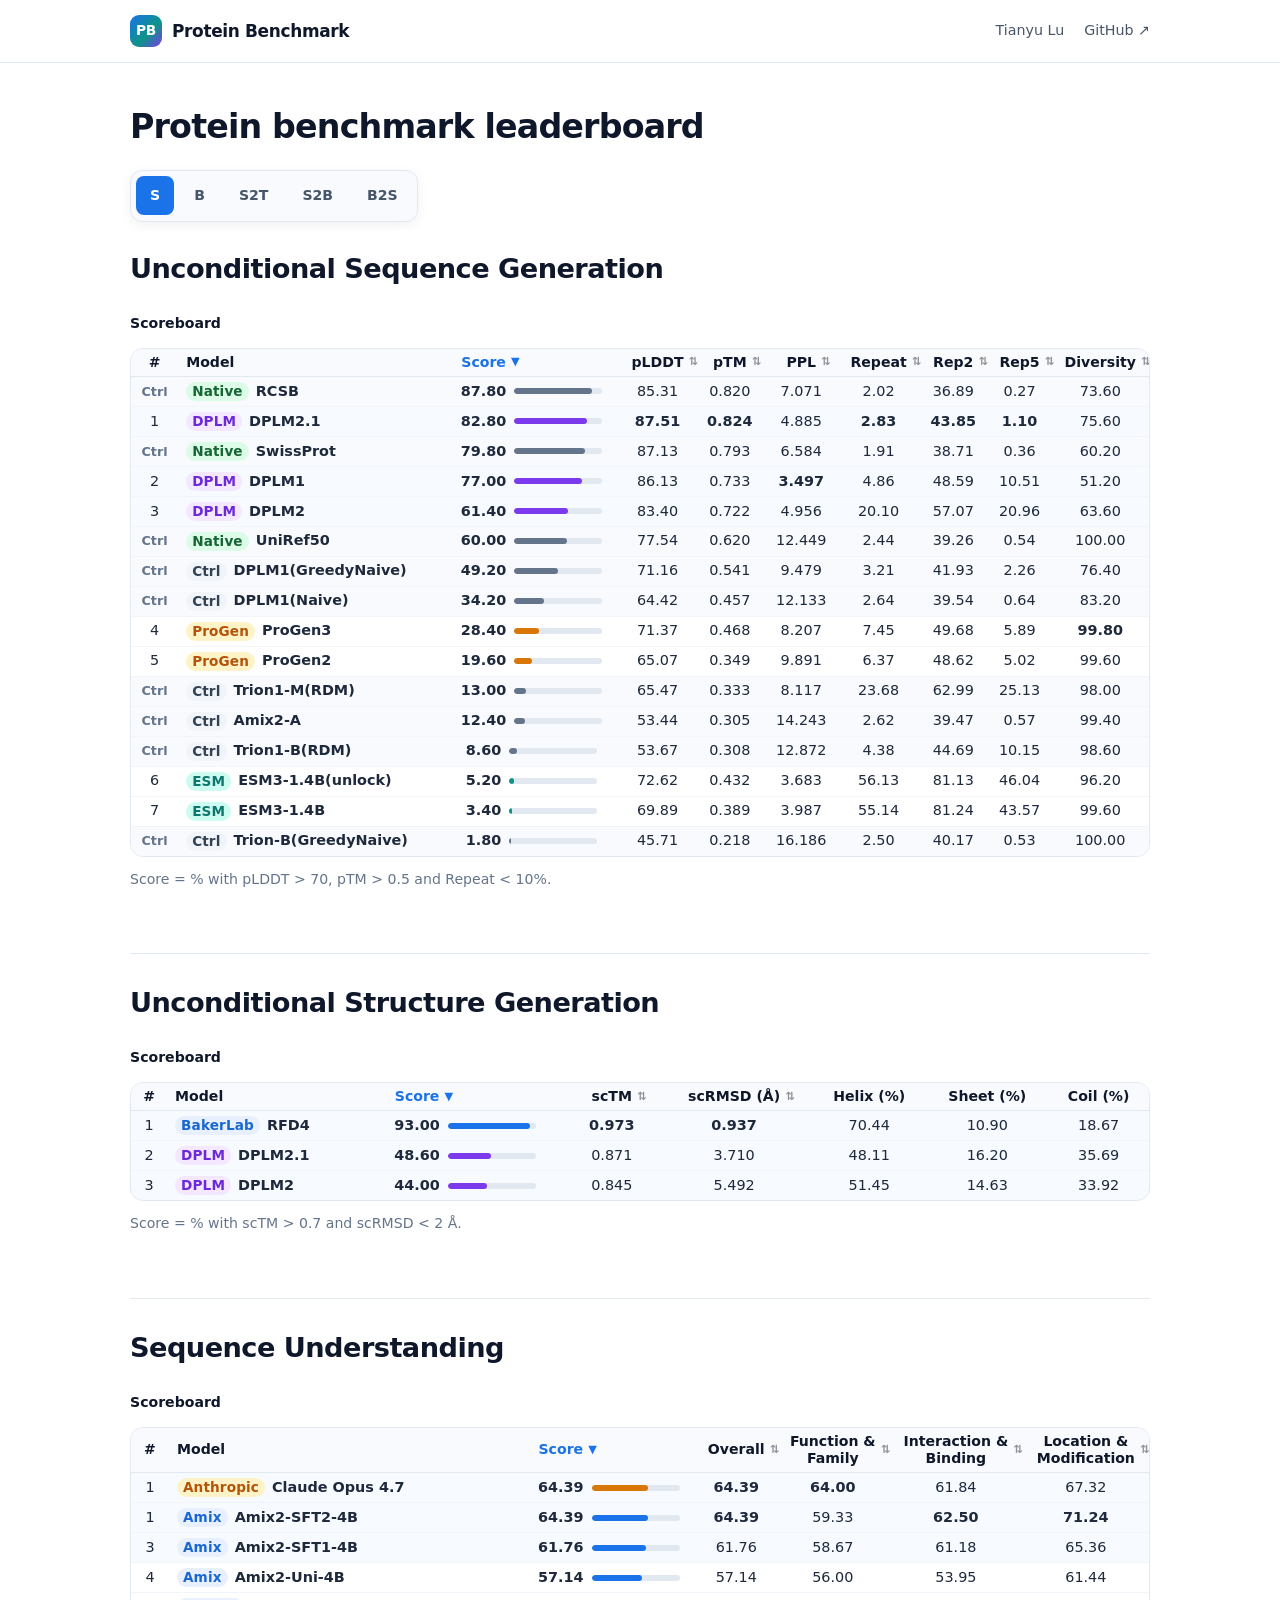
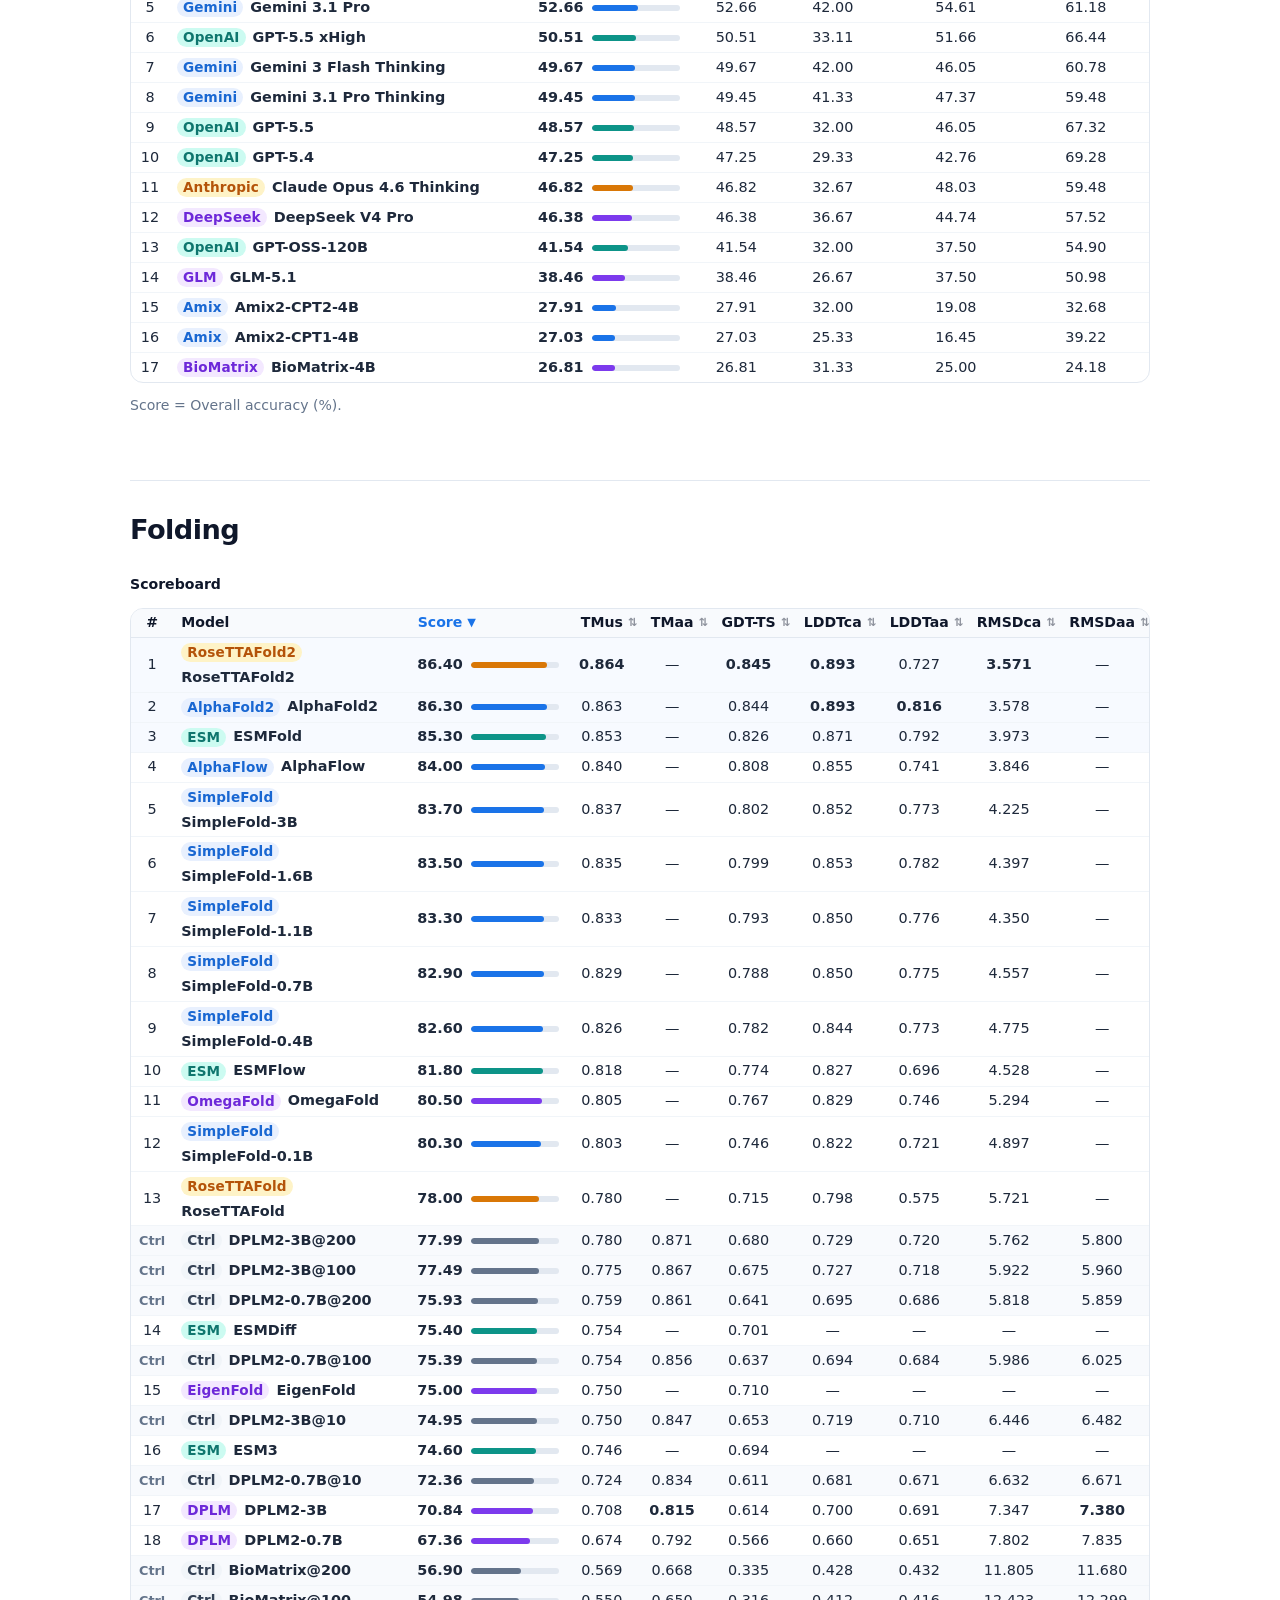
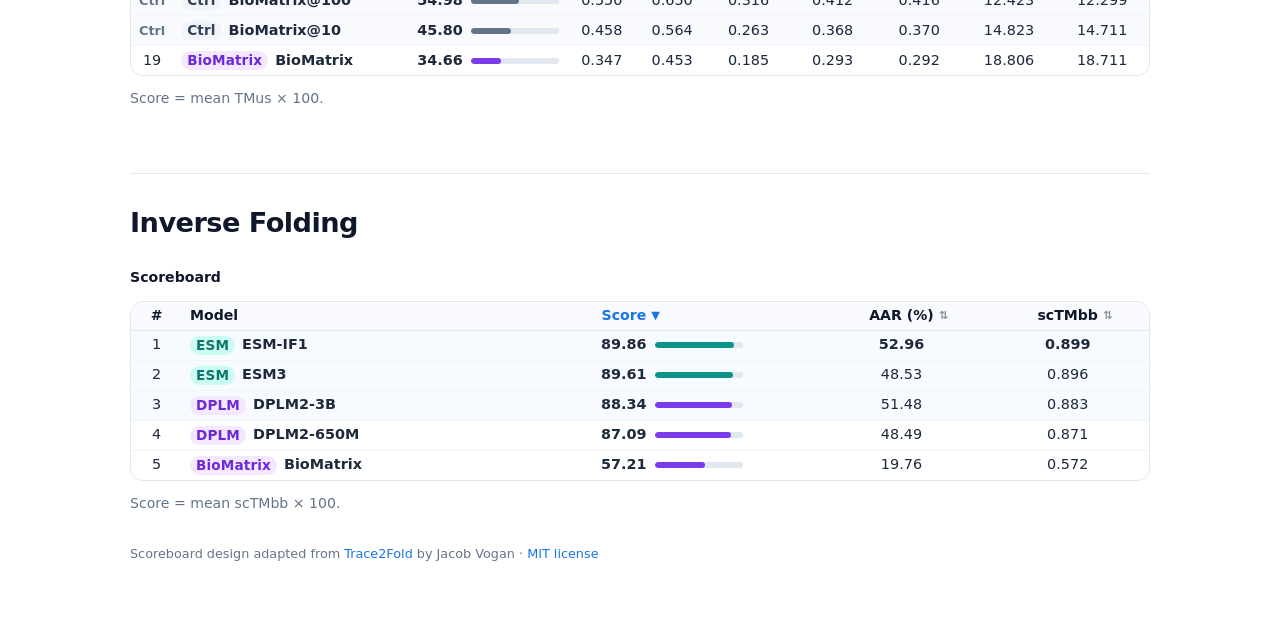
==== leaderboard/index.html @ 0a0ed171 "Give Native tags a distinct green color" ====
<!doctype html>
<html lang="en">
<head>
  <meta charset="utf-8">
  <meta name="viewport" content="width=device-width, initial-scale=1">
  <title>Protein Benchmark Leaderboard · Tianyu Lu</title>
  <meta name="description" content="Protein benchmark leaderboards for unconditional generation, sequence understanding, folding and inverse folding.">
  <link rel="stylesheet" href="styles.css?v=67fc13d113a9">
</head>
<body>
  <header class="site-header"><div class="nav-bar">
    <a class="brand" href="./"><span class="brand-gem" aria-hidden="true">PB</span>Protein Benchmark</a>
    <nav class="nav-links" aria-label="Site"><a href="https://lutianyu21.github.io/">Tianyu Lu</a><a href="https://github.com/lutianyu21/lutianyu21.github.io">GitHub ↗</a></nav>
  </div></header>
  <main>
    <h1>Protein benchmark leaderboard</h1>
    <nav class="benchmark-tabs" aria-label="Benchmark sections">
      <a href="#sequence-uncond" aria-current="location" aria-label="S: Unconditional Sequence Generation" title="Unconditional Sequence Generation">S</a>
      <a href="#structure-uncond" aria-label="B: Unconditional Structure Generation" title="Unconditional Structure Generation">B</a>
      <a href="#sequence-understanding" aria-label="S2T: Sequence Understanding" title="Sequence Understanding">S2T</a>
      <a href="#folding" aria-label="S2B: Folding" title="Folding">S2B</a>
      <a href="#inverse-folding" aria-label="B2S: Inverse Folding" title="Inverse Folding">B2S</a>
    </nav>
    <section id="sequence-uncond" class="benchmark-section" aria-labelledby="sequence-uncond-title">
    <h2 id="sequence-uncond-title">Unconditional Sequence Generation</h2>
    <div class="lb-top-bar">
      <span class="view-label">Scoreboard</span>
      
    </div>
    <div class="table-wrap" tabindex="0" role="region" aria-label="Unconditional Sequence Generation scores, scroll horizontally on small screens">
      <table id="uncond-table" class="leaderboard-table" data-status="uncond-sort-status">
        <caption class="sr-only">Unconditional Sequence Generation joint-threshold Score, overall pLDDT and pTM. Higher Score, pLDDT, pTM and sequence diversity are better; lower PPL and lower Repeat, Rep2, and Rep5 percentages are better.</caption>
        <thead><tr>
          <th class="num" scope="col">#</th><th scope="col">Model</th>
          <th class="num" scope="col" data-sort="0" data-label="Score" aria-sort="descending"><button type="button" aria-label="Sort by Score"><span class="metric-label">Score</span></button></th>
          <th class="num" scope="col" data-sort="1" data-label="pLDDT" data-direction="higher" aria-sort="none"><button type="button" aria-label="Sort by pLDDT"><span class="metric-label">pLDDT</span></button></th>
          <th class="num" scope="col" data-sort="2" data-label="pTM" data-direction="higher" aria-sort="none"><button type="button" aria-label="Sort by pTM"><span class="metric-label">pTM</span></button></th>
          <th class="num" scope="col" data-sort="3" data-label="PPL" data-direction="lower" aria-sort="none"><button type="button" aria-label="Sort by PPL"><span class="metric-label">PPL</span></button></th>
          <th class="num" scope="col" data-sort="4" data-label="Repeat" data-direction="lower" aria-sort="none"><button type="button" aria-label="Sort by Repeat"><span class="metric-label">Repeat</span></button></th>
          <th class="num" scope="col" data-sort="5" data-label="Rep2" data-direction="lower" aria-sort="none"><button type="button" aria-label="Sort by Rep2"><span class="metric-label">Rep2</span></button></th>
          <th class="num" scope="col" data-sort="6" data-label="Rep5" data-direction="lower" aria-sort="none"><button type="button" aria-label="Sort by Rep5"><span class="metric-label">Rep5</span></button></th>
          <th class="num" scope="col" data-sort="7" data-label="Diversity" data-direction="higher" aria-sort="none"><button type="button" aria-label="Sort by sequence diversity"><span class="metric-label">Diversity</span></button></th>
        </tr></thead>
        <tbody><tr class="control-row" data-control="true"><td class="num rank">Ctrl</td><th scope="row"><div class="model-cell"><span class="fam-pill fam-native">Native</span><strong>RCSB</strong></div></th><td class="num" data-value="87.8"><span class="lb-score-cell"><span class="metric-value"><strong>87.80</strong></span><span class="lb-inline-track" aria-hidden="true"><span class="lb-inline-fill fill-ctrl" style="width:87.8%"></span></span></span></td><td class="num" data-value="85.31493773460389"><span class="metric-value">85.31</span></td><td class="num" data-value="0.8201845872402191"><span class="metric-value">0.820</span></td><td class="num" data-value="7.071015860579844"><span class="metric-value">7.071</span></td><td class="num" data-value="2.017504264017056"><span class="metric-value">2.02</span></td><td class="num" data-value="36.89309321496218"><span class="metric-value">36.89</span></td><td class="num" data-value="0.2744848750238345"><span class="metric-value">0.27</span></td><td class="num" data-value="73.6"><span class="metric-value">73.60</span></td></tr>
<tr class="lead-row"><td class="num rank">1</td><th scope="row"><div class="model-cell"><span class="fam-pill fam-open">DPLM</span><strong>DPLM2.1</strong></div></th><td class="num" data-value="82.8"><span class="lb-score-cell"><span class="metric-value"><strong>82.80</strong></span><span class="lb-inline-track" aria-hidden="true"><span class="lb-inline-fill fill-open" style="width:82.8%"></span></span></span></td><td class="num" data-value="87.50764076709747"><span class="metric-value"><strong>87.51</strong></span></td><td class="num" data-value="0.8242855485975742"><span class="metric-value"><strong>0.824</strong></span></td><td class="num" data-value="4.885156331310092"><span class="metric-value">4.885</span></td><td class="num" data-value="2.8276666666666666"><span class="metric-value"><strong>2.83</strong></span></td><td class="num" data-value="43.85095969056862"><span class="metric-value"><strong>43.85</strong></span></td><td class="num" data-value="1.104052101805558"><span class="metric-value"><strong>1.10</strong></span></td><td class="num" data-value="75.6"><span class="metric-value">75.60</span></td></tr>
<tr class="control-row" data-control="true"><td class="num rank">Ctrl</td><th scope="row"><div class="model-cell"><span class="fam-pill fam-native">Native</span><strong>SwissProt</strong></div></th><td class="num" data-value="79.8"><span class="lb-score-cell"><span class="metric-value"><strong>79.80</strong></span><span class="lb-inline-track" aria-hidden="true"><span class="lb-inline-fill fill-ctrl" style="width:79.8%"></span></span></span></td><td class="num" data-value="87.13434001207352"><span class="metric-value">87.13</span></td><td class="num" data-value="0.79286023914814"><span class="metric-value">0.793</span></td><td class="num" data-value="6.584341749969621"><span class="metric-value">6.584</span></td><td class="num" data-value="1.9055"><span class="metric-value">1.91</span></td><td class="num" data-value="38.711663112167344"><span class="metric-value">38.71</span></td><td class="num" data-value="0.3577313140389177"><span class="metric-value">0.36</span></td><td class="num" data-value="60.2"><span class="metric-value">60.20</span></td></tr>
<tr class="lead-row"><td class="num rank">2</td><th scope="row"><div class="model-cell"><span class="fam-pill fam-open">DPLM</span><strong>DPLM1</strong></div></th><td class="num" data-value="77.0"><span class="lb-score-cell"><span class="metric-value"><strong>77.00</strong></span><span class="lb-inline-track" aria-hidden="true"><span class="lb-inline-fill fill-open" style="width:77.0%"></span></span></span></td><td class="num" data-value="86.12947934865952"><span class="metric-value">86.13</span></td><td class="num" data-value="0.7328143844902515"><span class="metric-value">0.733</span></td><td class="num" data-value="3.4973728458395184"><span class="metric-value"><strong>3.497</strong></span></td><td class="num" data-value="4.863266666666666"><span class="metric-value">4.86</span></td><td class="num" data-value="48.5883584359313"><span class="metric-value">48.59</span></td><td class="num" data-value="10.514617652693689"><span class="metric-value">10.51</span></td><td class="num" data-value="51.2"><span class="metric-value">51.20</span></td></tr>
<tr class="lead-row"><td class="num rank">3</td><th scope="row"><div class="model-cell"><span class="fam-pill fam-open">DPLM</span><strong>DPLM2</strong></div></th><td class="num" data-value="61.4"><span class="lb-score-cell"><span class="metric-value"><strong>61.40</strong></span><span class="lb-inline-track" aria-hidden="true"><span class="lb-inline-fill fill-open" style="width:61.4%"></span></span></span></td><td class="num" data-value="83.4013713479042"><span class="metric-value">83.40</span></td><td class="num" data-value="0.7218038886636495"><span class="metric-value">0.722</span></td><td class="num" data-value="4.955632244556023"><span class="metric-value">4.956</span></td><td class="num" data-value="20.1039"><span class="metric-value">20.10</span></td><td class="num" data-value="57.0701771016898"><span class="metric-value">57.07</span></td><td class="num" data-value="20.956358143109295"><span class="metric-value">20.96</span></td><td class="num" data-value="63.6"><span class="metric-value">63.60</span></td></tr>
<tr class="control-row" data-control="true"><td class="num rank">Ctrl</td><th scope="row"><div class="model-cell"><span class="fam-pill fam-native">Native</span><strong>UniRef50</strong></div></th><td class="num" data-value="60.0"><span class="lb-score-cell"><span class="metric-value"><strong>60.00</strong></span><span class="lb-inline-track" aria-hidden="true"><span class="lb-inline-fill fill-ctrl" style="width:60.0%"></span></span></span></td><td class="num" data-value="77.54070827364922"><span class="metric-value">77.54</span></td><td class="num" data-value="0.6199293075054884"><span class="metric-value">0.620</span></td><td class="num" data-value="12.449176635637425"><span class="metric-value">12.449</span></td><td class="num" data-value="2.4446333333333334"><span class="metric-value">2.44</span></td><td class="num" data-value="39.26393063914839"><span class="metric-value">39.26</span></td><td class="num" data-value="0.5445224186871653"><span class="metric-value">0.54</span></td><td class="num" data-value="100.0"><span class="metric-value">100.00</span></td></tr>
<tr class="control-row" data-control="true"><td class="num rank">Ctrl</td><th scope="row"><div class="model-cell"><span class="fam-pill fam-ctrl">Ctrl</span><strong>DPLM1(GreedyNaive)</strong></div></th><td class="num" data-value="49.2"><span class="lb-score-cell"><span class="metric-value"><strong>49.20</strong></span><span class="lb-inline-track" aria-hidden="true"><span class="lb-inline-fill fill-ctrl" style="width:49.2%"></span></span></span></td><td class="num" data-value="71.15992800593376"><span class="metric-value">71.16</span></td><td class="num" data-value="0.5409877338856459"><span class="metric-value">0.541</span></td><td class="num" data-value="9.47868342873805"><span class="metric-value">9.479</span></td><td class="num" data-value="3.2120333333333333"><span class="metric-value">3.21</span></td><td class="num" data-value="41.92939326276087"><span class="metric-value">41.93</span></td><td class="num" data-value="2.260494265736201"><span class="metric-value">2.26</span></td><td class="num" data-value="76.4"><span class="metric-value">76.40</span></td></tr>
<tr class="control-row" data-control="true"><td class="num rank">Ctrl</td><th scope="row"><div class="model-cell"><span class="fam-pill fam-ctrl">Ctrl</span><strong>DPLM1(Naive)</strong></div></th><td class="num" data-value="34.2"><span class="lb-score-cell"><span class="metric-value"><strong>34.20</strong></span><span class="lb-inline-track" aria-hidden="true"><span class="lb-inline-fill fill-ctrl" style="width:34.2%"></span></span></span></td><td class="num" data-value="64.41804144382476"><span class="metric-value">64.42</span></td><td class="num" data-value="0.45730264300107953"><span class="metric-value">0.457</span></td><td class="num" data-value="12.133406483591086"><span class="metric-value">12.133</span></td><td class="num" data-value="2.6410333333333336"><span class="metric-value">2.64</span></td><td class="num" data-value="39.53656663100524"><span class="metric-value">39.54</span></td><td class="num" data-value="0.6443381951734487"><span class="metric-value">0.64</span></td><td class="num" data-value="83.2"><span class="metric-value">83.20</span></td></tr>
<tr class=""><td class="num rank">4</td><th scope="row"><div class="model-cell"><span class="fam-pill fam-anthropic">ProGen</span><strong>ProGen3</strong></div></th><td class="num" data-value="28.4"><span class="lb-score-cell"><span class="metric-value"><strong>28.40</strong></span><span class="lb-inline-track" aria-hidden="true"><span class="lb-inline-fill fill-anthropic" style="width:28.4%"></span></span></span></td><td class="num" data-value="71.36772130727768"><span class="metric-value">71.37</span></td><td class="num" data-value="0.46790730172395706"><span class="metric-value">0.468</span></td><td class="num" data-value="8.206859328177368"><span class="metric-value">8.207</span></td><td class="num" data-value="7.452466666666667"><span class="metric-value">7.45</span></td><td class="num" data-value="49.680034390539646"><span class="metric-value">49.68</span></td><td class="num" data-value="5.892708258635678"><span class="metric-value">5.89</span></td><td class="num" data-value="99.8"><span class="metric-value"><strong>99.80</strong></span></td></tr>
<tr class=""><td class="num rank">5</td><th scope="row"><div class="model-cell"><span class="fam-pill fam-anthropic">ProGen</span><strong>ProGen2</strong></div></th><td class="num" data-value="19.6"><span class="lb-score-cell"><span class="metric-value"><strong>19.60</strong></span><span class="lb-inline-track" aria-hidden="true"><span class="lb-inline-fill fill-anthropic" style="width:19.6%"></span></span></span></td><td class="num" data-value="65.07395952343941"><span class="metric-value">65.07</span></td><td class="num" data-value="0.3487666628807783"><span class="metric-value">0.349</span></td><td class="num" data-value="9.891301092603612"><span class="metric-value">9.891</span></td><td class="num" data-value="6.373033333333334"><span class="metric-value">6.37</span></td><td class="num" data-value="48.61660372701288"><span class="metric-value">48.62</span></td><td class="num" data-value="5.023612944292668"><span class="metric-value">5.02</span></td><td class="num" data-value="99.6"><span class="metric-value">99.60</span></td></tr>
<tr class="control-row" data-control="true"><td class="num rank">Ctrl</td><th scope="row"><div class="model-cell"><span class="fam-pill fam-ctrl">Ctrl</span><strong>Trion1-M(RDM)</strong></div></th><td class="num" data-value="13.0"><span class="lb-score-cell"><span class="metric-value"><strong>13.00</strong></span><span class="lb-inline-track" aria-hidden="true"><span class="lb-inline-fill fill-ctrl" style="width:13.0%"></span></span></span></td><td class="num" data-value="65.47120409607888"><span class="metric-value">65.47</span></td><td class="num" data-value="0.33266978830099103"><span class="metric-value">0.333</span></td><td class="num" data-value="8.116603485253357"><span class="metric-value">8.117</span></td><td class="num" data-value="23.67653333333333"><span class="metric-value">23.68</span></td><td class="num" data-value="62.990056351724945"><span class="metric-value">62.99</span></td><td class="num" data-value="25.129788008503446"><span class="metric-value">25.13</span></td><td class="num" data-value="98.0"><span class="metric-value">98.00</span></td></tr>
<tr class="control-row" data-control="true"><td class="num rank">Ctrl</td><th scope="row"><div class="model-cell"><span class="fam-pill fam-ctrl">Ctrl</span><strong>Amix2-A</strong></div></th><td class="num" data-value="12.4"><span class="lb-score-cell"><span class="metric-value"><strong>12.40</strong></span><span class="lb-inline-track" aria-hidden="true"><span class="lb-inline-fill fill-ctrl" style="width:12.4%"></span></span></span></td><td class="num" data-value="53.43648527264595"><span class="metric-value">53.44</span></td><td class="num" data-value="0.30493739011883736"><span class="metric-value">0.305</span></td><td class="num" data-value="14.242789564994283"><span class="metric-value">14.243</span></td><td class="num" data-value="2.6169333333333333"><span class="metric-value">2.62</span></td><td class="num" data-value="39.46577730249245"><span class="metric-value">39.47</span></td><td class="num" data-value="0.5734574428698854"><span class="metric-value">0.57</span></td><td class="num" data-value="99.4"><span class="metric-value">99.40</span></td></tr>
<tr class="control-row" data-control="true"><td class="num rank">Ctrl</td><th scope="row"><div class="model-cell"><span class="fam-pill fam-ctrl">Ctrl</span><strong>Trion1-B(RDM)</strong></div></th><td class="num" data-value="8.6"><span class="lb-score-cell"><span class="metric-value"><strong>8.60</strong></span><span class="lb-inline-track" aria-hidden="true"><span class="lb-inline-fill fill-ctrl" style="width:8.6%"></span></span></span></td><td class="num" data-value="53.670654439926146"><span class="metric-value">53.67</span></td><td class="num" data-value="0.30785826240479947"><span class="metric-value">0.308</span></td><td class="num" data-value="12.871932854194444"><span class="metric-value">12.872</span></td><td class="num" data-value="4.382233333333333"><span class="metric-value">4.38</span></td><td class="num" data-value="44.69117088282172"><span class="metric-value">44.69</span></td><td class="num" data-value="10.146966522600163"><span class="metric-value">10.15</span></td><td class="num" data-value="98.6"><span class="metric-value">98.60</span></td></tr>
<tr class=""><td class="num rank">6</td><th scope="row"><div class="model-cell"><span class="fam-pill fam-openai">ESM</span><strong>ESM3-1.4B(unlock)</strong></div></th><td class="num" data-value="5.2"><span class="lb-score-cell"><span class="metric-value"><strong>5.20</strong></span><span class="lb-inline-track" aria-hidden="true"><span class="lb-inline-fill fill-openai" style="width:5.2%"></span></span></span></td><td class="num" data-value="72.61731125712394"><span class="metric-value">72.62</span></td><td class="num" data-value="0.4321004656106234"><span class="metric-value">0.432</span></td><td class="num" data-value="3.6829053881575002"><span class="metric-value">3.683</span></td><td class="num" data-value="56.1252"><span class="metric-value">56.13</span></td><td class="num" data-value="81.12613168132302"><span class="metric-value">81.13</span></td><td class="num" data-value="46.03736529036068"><span class="metric-value">46.04</span></td><td class="num" data-value="96.2"><span class="metric-value">96.20</span></td></tr>
<tr class=""><td class="num rank">7</td><th scope="row"><div class="model-cell"><span class="fam-pill fam-openai">ESM</span><strong>ESM3-1.4B</strong></div></th><td class="num" data-value="3.4"><span class="lb-score-cell"><span class="metric-value"><strong>3.40</strong></span><span class="lb-inline-track" aria-hidden="true"><span class="lb-inline-fill fill-openai" style="width:3.4%"></span></span></span></td><td class="num" data-value="69.88829928636551"><span class="metric-value">69.89</span></td><td class="num" data-value="0.3893131612688303"><span class="metric-value">0.389</span></td><td class="num" data-value="3.987468043125029"><span class="metric-value">3.987</span></td><td class="num" data-value="55.1362"><span class="metric-value">55.14</span></td><td class="num" data-value="81.23750763134983"><span class="metric-value">81.24</span></td><td class="num" data-value="43.56521408932123"><span class="metric-value">43.57</span></td><td class="num" data-value="99.6"><span class="metric-value">99.60</span></td></tr>
<tr class="control-row" data-control="true"><td class="num rank">Ctrl</td><th scope="row"><div class="model-cell"><span class="fam-pill fam-ctrl">Ctrl</span><strong>Trion-B(GreedyNaive)</strong></div></th><td class="num" data-value="1.8"><span class="lb-score-cell"><span class="metric-value"><strong>1.80</strong></span><span class="lb-inline-track" aria-hidden="true"><span class="lb-inline-fill fill-ctrl" style="width:1.8%"></span></span></span></td><td class="num" data-value="45.71293793916702"><span class="metric-value">45.71</span></td><td class="num" data-value="0.21808079136908054"><span class="metric-value">0.218</span></td><td class="num" data-value="16.186246514808566"><span class="metric-value">16.186</span></td><td class="num" data-value="2.4961"><span class="metric-value">2.50</span></td><td class="num" data-value="40.16909262217283"><span class="metric-value">40.17</span></td><td class="num" data-value="0.5349618129860068"><span class="metric-value">0.53</span></td><td class="num" data-value="100.0"><span class="metric-value">100.00</span></td></tr></tbody>
      </table>
    </div>
    <p class="sub">Score = % with pLDDT &gt; 70, pTM &gt; 0.5 and Repeat &lt; 10%.</p>
    <p class="sr-only" id="uncond-sort-status" role="status" aria-live="polite">Sorted by Score · highest first. Equal scores share a rank. Ctrl rows sort with models but are not ranked.</p>
    </section>

    <section aria-labelledby="structure-uncond-title" class="benchmark-section" id="structure-uncond">
<h2 id="structure-uncond-title">Unconditional Structure Generation</h2>
<div class="lb-top-bar"><span class="view-label">Scoreboard</span></div>
<div aria-label="Unconditional Structure Generation scores, scroll horizontally on small screens" class="table-wrap" role="region" tabindex="0">
<table class="leaderboard-table structure-table" data-status="structure-uncond-sort-status" id="structure-uncond-table">
<caption class="sr-only">Unconditional Structure Generation. Per-protein mean metrics. Click a metric heading to sort.</caption>
<thead><tr><th class="num" scope="col">#</th><th scope="col">Model</th><th aria-sort="descending" class="num" data-direction="higher" data-label="Score" data-sort="0" scope="col"><button aria-label="Sort by Score" type="button"><span class="metric-label">Score</span></button></th><th aria-sort="none" class="num" data-direction="higher" data-label="scTM" data-sort="1" scope="col"><button aria-label="Sort by scTM" type="button"><span class="metric-label">scTM</span></button></th><th aria-sort="none" class="num" data-direction="lower" data-label="scRMSD (Å)" data-sort="2" scope="col"><button aria-label="Sort by scRMSD (Å)" type="button"><span class="metric-label">scRMSD (Å)</span></button></th><th class="num" scope="col"><span class="metric-label">Helix (%)</span></th><th class="num" scope="col"><span class="metric-label">Sheet (%)</span></th><th class="num" scope="col"><span class="metric-label">Coil (%)</span></th></tr></thead>
<tbody><tr class="lead-row"><td class="num rank">1</td><th scope="row"><div class="model-cell"><span class="fam-pill fam-gemini">BakerLab</span><strong>RFD4</strong></div></th><td class="num" data-value="93.0"><span class="lb-score-cell"><span class="metric-value"><strong>93.00</strong></span><span class="lb-inline-track" aria-hidden="true"><span class="lb-inline-fill fill-gemini" style="width:93.0%"></span></span></span></td><td class="num" data-value="0.97277422"><span class="metric-value"><strong>0.973</strong></span></td><td class="num" data-value="0.937184314850519"><span class="metric-value"><strong>0.937</strong></span></td><td class="num" data-value="70.43883333333333"><span class="metric-value">70.44</span></td><td class="num" data-value="10.895033333333332"><span class="metric-value">10.90</span></td><td class="num" data-value="18.666133333333335"><span class="metric-value">18.67</span></td></tr>
<tr class="lead-row"><td class="num rank">2</td><th scope="row"><div class="model-cell"><span class="fam-pill fam-open">DPLM</span><strong>DPLM2.1</strong></div></th><td class="num" data-value="48.6"><span class="lb-score-cell"><span class="metric-value"><strong>48.60</strong></span><span class="lb-inline-track" aria-hidden="true"><span class="lb-inline-fill fill-open" style="width:48.6%"></span></span></span></td><td class="num" data-value="0.87138718"><span class="metric-value">0.871</span></td><td class="num" data-value="3.709799480138254"><span class="metric-value">3.710</span></td><td class="num" data-value="48.111599999999996"><span class="metric-value">48.11</span></td><td class="num" data-value="16.1992"><span class="metric-value">16.20</span></td><td class="num" data-value="35.6892"><span class="metric-value">35.69</span></td></tr>
<tr class="lead-row"><td class="num rank">3</td><th scope="row"><div class="model-cell"><span class="fam-pill fam-open">DPLM</span><strong>DPLM2</strong></div></th><td class="num" data-value="44.0"><span class="lb-score-cell"><span class="metric-value"><strong>44.00</strong></span><span class="lb-inline-track" aria-hidden="true"><span class="lb-inline-fill fill-open" style="width:44.0%"></span></span></span></td><td class="num" data-value="0.84491112"><span class="metric-value">0.845</span></td><td class="num" data-value="5.492348328753368"><span class="metric-value">5.492</span></td><td class="num" data-value="51.44676666666667"><span class="metric-value">51.45</span></td><td class="num" data-value="14.628366666666667"><span class="metric-value">14.63</span></td><td class="num" data-value="33.92486666666667"><span class="metric-value">33.92</span></td></tr></tbody>
</table>
</div>
<p aria-live="polite" class="sr-only" id="structure-uncond-sort-status" role="status">Sorted by Score · highest first. Equal scores share a rank.</p>
<p class="sub">Score = % with scTM &gt; 0.7 and scRMSD &lt; 2 Å.</p>
</section>

    <section id="sequence-understanding" class="benchmark-section" aria-labelledby="sequence-understanding-title">
    <h2 id="sequence-understanding-title">Sequence Understanding</h2>
    <div class="lb-top-bar"><span class="view-label">Scoreboard</span></div>
    <div class="table-wrap" tabindex="0" role="region" aria-label="Protein understanding scores, scroll horizontally on small screens">
      <table id="lb-table" class="leaderboard-table" data-status="sort-status">
        <caption class="sr-only">AMIX2 S2T accuracy (%). Higher is better. Click a metric heading to sort.</caption>
        <thead><tr>
          <th class="num" scope="col">#</th><th scope="col">Model</th>
          <th class="num" scope="col" data-sort="0" data-label="Score" aria-sort="descending"><button type="button" aria-label="Sort by Score"><span class="metric-label">Score</span></button></th>
          <th class="num" scope="col" data-sort="1" data-label="Overall" aria-sort="none"><button type="button" aria-label="Sort by Overall accuracy"><span class="metric-label">Overall</span></button></th>
          <th class="num" scope="col" data-sort="2" data-label="Function &amp; Family" aria-sort="none"><button type="button" aria-label="Sort by Function and Family accuracy"><span class="metric-label">Function &amp;<br>Family</span></button></th>
          <th class="num" scope="col" data-sort="3" data-label="Interaction &amp; Binding" aria-sort="none"><button type="button" aria-label="Sort by Interaction and Binding accuracy"><span class="metric-label">Interaction &amp;<br>Binding</span></button></th>
          <th class="num" scope="col" data-sort="4" data-label="Location &amp; Modification" aria-sort="none"><button type="button" aria-label="Sort by Location and Modification accuracy"><span class="metric-label">Location &amp;<br>Modification</span></button></th>
        </tr></thead>
        <tbody><tr class="lead-row"><td class="num rank">1</td><th scope="row"><div class="model-cell"><span class="fam-pill fam-anthropic">Anthropic</span><strong>Claude Opus 4.7</strong></div></th><td class="num" data-value="64.39"><span class="lb-score-cell"><span class="metric-value"><strong>64.39</strong></span><span class="lb-inline-track" aria-hidden="true"><span class="lb-inline-fill fill-anthropic" style="width:64.39%"></span></span></span></td><td class="num" data-value="64.39"><span class="metric-value"><strong>64.39</strong></span></td><td class="num" data-value="64.0"><span class="metric-value"><strong>64.00</strong></span></td><td class="num" data-value="61.84"><span class="metric-value">61.84</span></td><td class="num" data-value="67.32"><span class="metric-value">67.32</span></td></tr>
<tr class="lead-row"><td class="num rank">1</td><th scope="row"><div class="model-cell"><span class="fam-pill fam-gemini">Amix</span><strong>Amix2-SFT2-4B</strong></div></th><td class="num" data-value="64.39"><span class="lb-score-cell"><span class="metric-value"><strong>64.39</strong></span><span class="lb-inline-track" aria-hidden="true"><span class="lb-inline-fill fill-gemini" style="width:64.39%"></span></span></span></td><td class="num" data-value="64.39"><span class="metric-value"><strong>64.39</strong></span></td><td class="num" data-value="59.33"><span class="metric-value">59.33</span></td><td class="num" data-value="62.5"><span class="metric-value"><strong>62.50</strong></span></td><td class="num" data-value="71.24"><span class="metric-value"><strong>71.24</strong></span></td></tr>
<tr class="lead-row"><td class="num rank">3</td><th scope="row"><div class="model-cell"><span class="fam-pill fam-gemini">Amix</span><strong>Amix2-SFT1-4B</strong></div></th><td class="num" data-value="61.76"><span class="lb-score-cell"><span class="metric-value"><strong>61.76</strong></span><span class="lb-inline-track" aria-hidden="true"><span class="lb-inline-fill fill-gemini" style="width:61.76%"></span></span></span></td><td class="num" data-value="61.76"><span class="metric-value">61.76</span></td><td class="num" data-value="58.67"><span class="metric-value">58.67</span></td><td class="num" data-value="61.18"><span class="metric-value">61.18</span></td><td class="num" data-value="65.36"><span class="metric-value">65.36</span></td></tr>
<tr class=""><td class="num rank">4</td><th scope="row"><div class="model-cell"><span class="fam-pill fam-gemini">Amix</span><strong>Amix2-Uni-4B</strong></div></th><td class="num" data-value="57.14"><span class="lb-score-cell"><span class="metric-value"><strong>57.14</strong></span><span class="lb-inline-track" aria-hidden="true"><span class="lb-inline-fill fill-gemini" style="width:57.14%"></span></span></span></td><td class="num" data-value="57.14"><span class="metric-value">57.14</span></td><td class="num" data-value="56.0"><span class="metric-value">56.00</span></td><td class="num" data-value="53.95"><span class="metric-value">53.95</span></td><td class="num" data-value="61.44"><span class="metric-value">61.44</span></td></tr>
<tr class=""><td class="num rank">5</td><th scope="row"><div class="model-cell"><span class="fam-pill fam-gemini">Gemini</span><strong>Gemini 3.1 Pro</strong></div></th><td class="num" data-value="52.66"><span class="lb-score-cell"><span class="metric-value"><strong>52.66</strong></span><span class="lb-inline-track" aria-hidden="true"><span class="lb-inline-fill fill-gemini" style="width:52.66%"></span></span></span></td><td class="num" data-value="52.66"><span class="metric-value">52.66</span></td><td class="num" data-value="42.0"><span class="metric-value">42.00</span></td><td class="num" data-value="54.61"><span class="metric-value">54.61</span></td><td class="num" data-value="61.18"><span class="metric-value">61.18</span></td></tr>
<tr class=""><td class="num rank">6</td><th scope="row"><div class="model-cell"><span class="fam-pill fam-openai">OpenAI</span><strong>GPT-5.5 xHigh</strong></div></th><td class="num" data-value="50.51"><span class="lb-score-cell"><span class="metric-value"><strong>50.51</strong></span><span class="lb-inline-track" aria-hidden="true"><span class="lb-inline-fill fill-openai" style="width:50.51%"></span></span></span></td><td class="num" data-value="50.51"><span class="metric-value">50.51</span></td><td class="num" data-value="33.11"><span class="metric-value">33.11</span></td><td class="num" data-value="51.66"><span class="metric-value">51.66</span></td><td class="num" data-value="66.44"><span class="metric-value">66.44</span></td></tr>
<tr class=""><td class="num rank">7</td><th scope="row"><div class="model-cell"><span class="fam-pill fam-gemini">Gemini</span><strong>Gemini 3 Flash Thinking</strong></div></th><td class="num" data-value="49.67"><span class="lb-score-cell"><span class="metric-value"><strong>49.67</strong></span><span class="lb-inline-track" aria-hidden="true"><span class="lb-inline-fill fill-gemini" style="width:49.67%"></span></span></span></td><td class="num" data-value="49.67"><span class="metric-value">49.67</span></td><td class="num" data-value="42.0"><span class="metric-value">42.00</span></td><td class="num" data-value="46.05"><span class="metric-value">46.05</span></td><td class="num" data-value="60.78"><span class="metric-value">60.78</span></td></tr>
<tr class=""><td class="num rank">8</td><th scope="row"><div class="model-cell"><span class="fam-pill fam-gemini">Gemini</span><strong>Gemini 3.1 Pro Thinking</strong></div></th><td class="num" data-value="49.45"><span class="lb-score-cell"><span class="metric-value"><strong>49.45</strong></span><span class="lb-inline-track" aria-hidden="true"><span class="lb-inline-fill fill-gemini" style="width:49.45%"></span></span></span></td><td class="num" data-value="49.45"><span class="metric-value">49.45</span></td><td class="num" data-value="41.33"><span class="metric-value">41.33</span></td><td class="num" data-value="47.37"><span class="metric-value">47.37</span></td><td class="num" data-value="59.48"><span class="metric-value">59.48</span></td></tr>
<tr class=""><td class="num rank">9</td><th scope="row"><div class="model-cell"><span class="fam-pill fam-openai">OpenAI</span><strong>GPT-5.5</strong></div></th><td class="num" data-value="48.57"><span class="lb-score-cell"><span class="metric-value"><strong>48.57</strong></span><span class="lb-inline-track" aria-hidden="true"><span class="lb-inline-fill fill-openai" style="width:48.57%"></span></span></span></td><td class="num" data-value="48.57"><span class="metric-value">48.57</span></td><td class="num" data-value="32.0"><span class="metric-value">32.00</span></td><td class="num" data-value="46.05"><span class="metric-value">46.05</span></td><td class="num" data-value="67.32"><span class="metric-value">67.32</span></td></tr>
<tr class=""><td class="num rank">10</td><th scope="row"><div class="model-cell"><span class="fam-pill fam-openai">OpenAI</span><strong>GPT-5.4</strong></div></th><td class="num" data-value="47.25"><span class="lb-score-cell"><span class="metric-value"><strong>47.25</strong></span><span class="lb-inline-track" aria-hidden="true"><span class="lb-inline-fill fill-openai" style="width:47.25%"></span></span></span></td><td class="num" data-value="47.25"><span class="metric-value">47.25</span></td><td class="num" data-value="29.33"><span class="metric-value">29.33</span></td><td class="num" data-value="42.76"><span class="metric-value">42.76</span></td><td class="num" data-value="69.28"><span class="metric-value">69.28</span></td></tr>
<tr class=""><td class="num rank">11</td><th scope="row"><div class="model-cell"><span class="fam-pill fam-anthropic">Anthropic</span><strong>Claude Opus 4.6 Thinking</strong></div></th><td class="num" data-value="46.82"><span class="lb-score-cell"><span class="metric-value"><strong>46.82</strong></span><span class="lb-inline-track" aria-hidden="true"><span class="lb-inline-fill fill-anthropic" style="width:46.82%"></span></span></span></td><td class="num" data-value="46.82"><span class="metric-value">46.82</span></td><td class="num" data-value="32.67"><span class="metric-value">32.67</span></td><td class="num" data-value="48.03"><span class="metric-value">48.03</span></td><td class="num" data-value="59.48"><span class="metric-value">59.48</span></td></tr>
<tr class=""><td class="num rank">12</td><th scope="row"><div class="model-cell"><span class="fam-pill fam-open">DeepSeek</span><strong>DeepSeek V4 Pro</strong></div></th><td class="num" data-value="46.38"><span class="lb-score-cell"><span class="metric-value"><strong>46.38</strong></span><span class="lb-inline-track" aria-hidden="true"><span class="lb-inline-fill fill-open" style="width:46.38%"></span></span></span></td><td class="num" data-value="46.38"><span class="metric-value">46.38</span></td><td class="num" data-value="36.67"><span class="metric-value">36.67</span></td><td class="num" data-value="44.74"><span class="metric-value">44.74</span></td><td class="num" data-value="57.52"><span class="metric-value">57.52</span></td></tr>
<tr class=""><td class="num rank">13</td><th scope="row"><div class="model-cell"><span class="fam-pill fam-openai">OpenAI</span><strong>GPT-OSS-120B</strong></div></th><td class="num" data-value="41.54"><span class="lb-score-cell"><span class="metric-value"><strong>41.54</strong></span><span class="lb-inline-track" aria-hidden="true"><span class="lb-inline-fill fill-openai" style="width:41.54%"></span></span></span></td><td class="num" data-value="41.54"><span class="metric-value">41.54</span></td><td class="num" data-value="32.0"><span class="metric-value">32.00</span></td><td class="num" data-value="37.5"><span class="metric-value">37.50</span></td><td class="num" data-value="54.9"><span class="metric-value">54.90</span></td></tr>
<tr class=""><td class="num rank">14</td><th scope="row"><div class="model-cell"><span class="fam-pill fam-open">GLM</span><strong>GLM-5.1</strong></div></th><td class="num" data-value="38.46"><span class="lb-score-cell"><span class="metric-value"><strong>38.46</strong></span><span class="lb-inline-track" aria-hidden="true"><span class="lb-inline-fill fill-open" style="width:38.46%"></span></span></span></td><td class="num" data-value="38.46"><span class="metric-value">38.46</span></td><td class="num" data-value="26.67"><span class="metric-value">26.67</span></td><td class="num" data-value="37.5"><span class="metric-value">37.50</span></td><td class="num" data-value="50.98"><span class="metric-value">50.98</span></td></tr>
<tr class=""><td class="num rank">15</td><th scope="row"><div class="model-cell"><span class="fam-pill fam-gemini">Amix</span><strong>Amix2-CPT2-4B</strong></div></th><td class="num" data-value="27.91"><span class="lb-score-cell"><span class="metric-value"><strong>27.91</strong></span><span class="lb-inline-track" aria-hidden="true"><span class="lb-inline-fill fill-gemini" style="width:27.91%"></span></span></span></td><td class="num" data-value="27.91"><span class="metric-value">27.91</span></td><td class="num" data-value="32.0"><span class="metric-value">32.00</span></td><td class="num" data-value="19.08"><span class="metric-value">19.08</span></td><td class="num" data-value="32.68"><span class="metric-value">32.68</span></td></tr>
<tr class=""><td class="num rank">16</td><th scope="row"><div class="model-cell"><span class="fam-pill fam-gemini">Amix</span><strong>Amix2-CPT1-4B</strong></div></th><td class="num" data-value="27.03"><span class="lb-score-cell"><span class="metric-value"><strong>27.03</strong></span><span class="lb-inline-track" aria-hidden="true"><span class="lb-inline-fill fill-gemini" style="width:27.03%"></span></span></span></td><td class="num" data-value="27.03"><span class="metric-value">27.03</span></td><td class="num" data-value="25.33"><span class="metric-value">25.33</span></td><td class="num" data-value="16.45"><span class="metric-value">16.45</span></td><td class="num" data-value="39.22"><span class="metric-value">39.22</span></td></tr>
<tr class=""><td class="num rank">17</td><th scope="row"><div class="model-cell"><span class="fam-pill fam-open">BioMatrix</span><strong>BioMatrix-4B</strong></div></th><td class="num" data-value="26.81"><span class="lb-score-cell"><span class="metric-value"><strong>26.81</strong></span><span class="lb-inline-track" aria-hidden="true"><span class="lb-inline-fill fill-open" style="width:26.81%"></span></span></span></td><td class="num" data-value="26.81"><span class="metric-value">26.81</span></td><td class="num" data-value="31.33"><span class="metric-value">31.33</span></td><td class="num" data-value="25.0"><span class="metric-value">25.00</span></td><td class="num" data-value="24.18"><span class="metric-value">24.18</span></td></tr></tbody>
      </table>
    </div>
    <p class="sub">Score = Overall accuracy (%).</p>
    <p class="sr-only" id="sort-status" role="status" aria-live="polite">Sorted by Score · highest first. Equal scores share a rank.</p>
    </section>
    <section id="folding" class="benchmark-section" aria-labelledby="folding-title">
      <h2 id="folding-title">Folding</h2>
      <div class="lb-top-bar"><span class="view-label">Scoreboard</span></div>
      <div class="table-wrap" tabindex="0" role="region" aria-label="Folding scores, scroll horizontally on small screens">
        <table id="folding-table" class="leaderboard-table structure-table" data-status="folding-sort-status">
          <caption class="sr-only">Folding. Per-protein mean metrics. Click a metric heading to sort.</caption>
          <thead><tr><th class="num" scope="col">#</th><th scope="col">Model</th><th class="num" scope="col" data-sort="0" data-label="Score" data-direction="higher" aria-sort="descending"><button type="button" aria-label="Sort by Score"><span class="metric-label">Score</span></button></th><th class="num" scope="col" data-sort="1" data-label="TMus" data-direction="higher" aria-sort="none"><button type="button" aria-label="Sort by TMus"><span class="metric-label">TMus</span></button></th><th class="num" scope="col" data-sort="2" data-label="TMaa" data-direction="higher" aria-sort="none"><button type="button" aria-label="Sort by TMaa"><span class="metric-label">TMaa</span></button></th><th class="num" scope="col" data-sort="3" data-label="GDT-TS" data-direction="higher" aria-sort="none"><button type="button" aria-label="Sort by GDT-TS"><span class="metric-label">GDT-TS</span></button></th><th class="num" scope="col" data-sort="4" data-label="LDDTca" data-direction="higher" aria-sort="none"><button type="button" aria-label="Sort by LDDTca"><span class="metric-label">LDDTca</span></button></th><th class="num" scope="col" data-sort="5" data-label="LDDTaa" data-direction="higher" aria-sort="none"><button type="button" aria-label="Sort by LDDTaa"><span class="metric-label">LDDTaa</span></button></th><th class="num" scope="col" data-sort="6" data-label="RMSDca" data-direction="lower" aria-sort="none"><button type="button" aria-label="Sort by RMSDca"><span class="metric-label">RMSDca</span></button></th><th class="num" scope="col" data-sort="7" data-label="RMSDaa" data-direction="lower" aria-sort="none"><button type="button" aria-label="Sort by RMSDaa"><span class="metric-label">RMSDaa</span></button></th></tr></thead>
          <tbody><tr class="lead-row"><td class="num rank">1</td><th scope="row"><div class="model-cell"><span class="fam-pill fam-anthropic">RoseTTAFold2</span><strong>RoseTTAFold2</strong></div></th><td class="num" data-value="86.4"><span class="lb-score-cell"><span class="metric-value"><strong>86.40</strong></span><span class="lb-inline-track" aria-hidden="true"><span class="lb-inline-fill fill-anthropic" style="width:86.4%"></span></span></span></td><td class="num" data-value="0.864"><span class="metric-value"><strong>0.864</strong></span></td><td class="num" data-value=""><span class="metric-value">—</span></td><td class="num" data-value="0.845"><span class="metric-value"><strong>0.845</strong></span></td><td class="num" data-value="0.893"><span class="metric-value"><strong>0.893</strong></span></td><td class="num" data-value="0.727"><span class="metric-value">0.727</span></td><td class="num" data-value="3.571"><span class="metric-value"><strong>3.571</strong></span></td><td class="num" data-value=""><span class="metric-value">—</span></td></tr>
<tr class="lead-row"><td class="num rank">2</td><th scope="row"><div class="model-cell"><span class="fam-pill fam-gemini">AlphaFold2</span><strong>AlphaFold2</strong></div></th><td class="num" data-value="86.3"><span class="lb-score-cell"><span class="metric-value"><strong>86.30</strong></span><span class="lb-inline-track" aria-hidden="true"><span class="lb-inline-fill fill-gemini" style="width:86.3%"></span></span></span></td><td class="num" data-value="0.863"><span class="metric-value">0.863</span></td><td class="num" data-value=""><span class="metric-value">—</span></td><td class="num" data-value="0.844"><span class="metric-value">0.844</span></td><td class="num" data-value="0.893"><span class="metric-value"><strong>0.893</strong></span></td><td class="num" data-value="0.816"><span class="metric-value"><strong>0.816</strong></span></td><td class="num" data-value="3.578"><span class="metric-value">3.578</span></td><td class="num" data-value=""><span class="metric-value">—</span></td></tr>
<tr class="lead-row"><td class="num rank">3</td><th scope="row"><div class="model-cell"><span class="fam-pill fam-openai">ESM</span><strong>ESMFold</strong></div></th><td class="num" data-value="85.3"><span class="lb-score-cell"><span class="metric-value"><strong>85.30</strong></span><span class="lb-inline-track" aria-hidden="true"><span class="lb-inline-fill fill-openai" style="width:85.3%"></span></span></span></td><td class="num" data-value="0.853"><span class="metric-value">0.853</span></td><td class="num" data-value=""><span class="metric-value">—</span></td><td class="num" data-value="0.826"><span class="metric-value">0.826</span></td><td class="num" data-value="0.871"><span class="metric-value">0.871</span></td><td class="num" data-value="0.792"><span class="metric-value">0.792</span></td><td class="num" data-value="3.973"><span class="metric-value">3.973</span></td><td class="num" data-value=""><span class="metric-value">—</span></td></tr>
<tr class=""><td class="num rank">4</td><th scope="row"><div class="model-cell"><span class="fam-pill fam-gemini">AlphaFlow</span><strong>AlphaFlow</strong></div></th><td class="num" data-value="84.0"><span class="lb-score-cell"><span class="metric-value"><strong>84.00</strong></span><span class="lb-inline-track" aria-hidden="true"><span class="lb-inline-fill fill-gemini" style="width:84.0%"></span></span></span></td><td class="num" data-value="0.84"><span class="metric-value">0.840</span></td><td class="num" data-value=""><span class="metric-value">—</span></td><td class="num" data-value="0.808"><span class="metric-value">0.808</span></td><td class="num" data-value="0.855"><span class="metric-value">0.855</span></td><td class="num" data-value="0.741"><span class="metric-value">0.741</span></td><td class="num" data-value="3.846"><span class="metric-value">3.846</span></td><td class="num" data-value=""><span class="metric-value">—</span></td></tr>
<tr class=""><td class="num rank">5</td><th scope="row"><div class="model-cell"><span class="fam-pill fam-gemini">SimpleFold</span><strong>SimpleFold-3B</strong></div></th><td class="num" data-value="83.7"><span class="lb-score-cell"><span class="metric-value"><strong>83.70</strong></span><span class="lb-inline-track" aria-hidden="true"><span class="lb-inline-fill fill-gemini" style="width:83.7%"></span></span></span></td><td class="num" data-value="0.837"><span class="metric-value">0.837</span></td><td class="num" data-value=""><span class="metric-value">—</span></td><td class="num" data-value="0.802"><span class="metric-value">0.802</span></td><td class="num" data-value="0.852"><span class="metric-value">0.852</span></td><td class="num" data-value="0.773"><span class="metric-value">0.773</span></td><td class="num" data-value="4.225"><span class="metric-value">4.225</span></td><td class="num" data-value=""><span class="metric-value">—</span></td></tr>
<tr class=""><td class="num rank">6</td><th scope="row"><div class="model-cell"><span class="fam-pill fam-gemini">SimpleFold</span><strong>SimpleFold-1.6B</strong></div></th><td class="num" data-value="83.5"><span class="lb-score-cell"><span class="metric-value"><strong>83.50</strong></span><span class="lb-inline-track" aria-hidden="true"><span class="lb-inline-fill fill-gemini" style="width:83.5%"></span></span></span></td><td class="num" data-value="0.835"><span class="metric-value">0.835</span></td><td class="num" data-value=""><span class="metric-value">—</span></td><td class="num" data-value="0.799"><span class="metric-value">0.799</span></td><td class="num" data-value="0.853"><span class="metric-value">0.853</span></td><td class="num" data-value="0.782"><span class="metric-value">0.782</span></td><td class="num" data-value="4.397"><span class="metric-value">4.397</span></td><td class="num" data-value=""><span class="metric-value">—</span></td></tr>
<tr class=""><td class="num rank">7</td><th scope="row"><div class="model-cell"><span class="fam-pill fam-gemini">SimpleFold</span><strong>SimpleFold-1.1B</strong></div></th><td class="num" data-value="83.3"><span class="lb-score-cell"><span class="metric-value"><strong>83.30</strong></span><span class="lb-inline-track" aria-hidden="true"><span class="lb-inline-fill fill-gemini" style="width:83.3%"></span></span></span></td><td class="num" data-value="0.833"><span class="metric-value">0.833</span></td><td class="num" data-value=""><span class="metric-value">—</span></td><td class="num" data-value="0.793"><span class="metric-value">0.793</span></td><td class="num" data-value="0.85"><span class="metric-value">0.850</span></td><td class="num" data-value="0.776"><span class="metric-value">0.776</span></td><td class="num" data-value="4.35"><span class="metric-value">4.350</span></td><td class="num" data-value=""><span class="metric-value">—</span></td></tr>
<tr class=""><td class="num rank">8</td><th scope="row"><div class="model-cell"><span class="fam-pill fam-gemini">SimpleFold</span><strong>SimpleFold-0.7B</strong></div></th><td class="num" data-value="82.89999999999999"><span class="lb-score-cell"><span class="metric-value"><strong>82.90</strong></span><span class="lb-inline-track" aria-hidden="true"><span class="lb-inline-fill fill-gemini" style="width:82.89999999999999%"></span></span></span></td><td class="num" data-value="0.829"><span class="metric-value">0.829</span></td><td class="num" data-value=""><span class="metric-value">—</span></td><td class="num" data-value="0.788"><span class="metric-value">0.788</span></td><td class="num" data-value="0.85"><span class="metric-value">0.850</span></td><td class="num" data-value="0.775"><span class="metric-value">0.775</span></td><td class="num" data-value="4.557"><span class="metric-value">4.557</span></td><td class="num" data-value=""><span class="metric-value">—</span></td></tr>
<tr class=""><td class="num rank">9</td><th scope="row"><div class="model-cell"><span class="fam-pill fam-gemini">SimpleFold</span><strong>SimpleFold-0.4B</strong></div></th><td class="num" data-value="82.6"><span class="lb-score-cell"><span class="metric-value"><strong>82.60</strong></span><span class="lb-inline-track" aria-hidden="true"><span class="lb-inline-fill fill-gemini" style="width:82.6%"></span></span></span></td><td class="num" data-value="0.826"><span class="metric-value">0.826</span></td><td class="num" data-value=""><span class="metric-value">—</span></td><td class="num" data-value="0.782"><span class="metric-value">0.782</span></td><td class="num" data-value="0.844"><span class="metric-value">0.844</span></td><td class="num" data-value="0.773"><span class="metric-value">0.773</span></td><td class="num" data-value="4.775"><span class="metric-value">4.775</span></td><td class="num" data-value=""><span class="metric-value">—</span></td></tr>
<tr class=""><td class="num rank">10</td><th scope="row"><div class="model-cell"><span class="fam-pill fam-openai">ESM</span><strong>ESMFlow</strong></div></th><td class="num" data-value="81.8"><span class="lb-score-cell"><span class="metric-value"><strong>81.80</strong></span><span class="lb-inline-track" aria-hidden="true"><span class="lb-inline-fill fill-openai" style="width:81.8%"></span></span></span></td><td class="num" data-value="0.818"><span class="metric-value">0.818</span></td><td class="num" data-value=""><span class="metric-value">—</span></td><td class="num" data-value="0.774"><span class="metric-value">0.774</span></td><td class="num" data-value="0.827"><span class="metric-value">0.827</span></td><td class="num" data-value="0.696"><span class="metric-value">0.696</span></td><td class="num" data-value="4.528"><span class="metric-value">4.528</span></td><td class="num" data-value=""><span class="metric-value">—</span></td></tr>
<tr class=""><td class="num rank">11</td><th scope="row"><div class="model-cell"><span class="fam-pill fam-open">OmegaFold</span><strong>OmegaFold</strong></div></th><td class="num" data-value="80.5"><span class="lb-score-cell"><span class="metric-value"><strong>80.50</strong></span><span class="lb-inline-track" aria-hidden="true"><span class="lb-inline-fill fill-open" style="width:80.5%"></span></span></span></td><td class="num" data-value="0.805"><span class="metric-value">0.805</span></td><td class="num" data-value=""><span class="metric-value">—</span></td><td class="num" data-value="0.767"><span class="metric-value">0.767</span></td><td class="num" data-value="0.829"><span class="metric-value">0.829</span></td><td class="num" data-value="0.746"><span class="metric-value">0.746</span></td><td class="num" data-value="5.294"><span class="metric-value">5.294</span></td><td class="num" data-value=""><span class="metric-value">—</span></td></tr>
<tr class=""><td class="num rank">12</td><th scope="row"><div class="model-cell"><span class="fam-pill fam-gemini">SimpleFold</span><strong>SimpleFold-0.1B</strong></div></th><td class="num" data-value="80.30000000000001"><span class="lb-score-cell"><span class="metric-value"><strong>80.30</strong></span><span class="lb-inline-track" aria-hidden="true"><span class="lb-inline-fill fill-gemini" style="width:80.30000000000001%"></span></span></span></td><td class="num" data-value="0.803"><span class="metric-value">0.803</span></td><td class="num" data-value=""><span class="metric-value">—</span></td><td class="num" data-value="0.746"><span class="metric-value">0.746</span></td><td class="num" data-value="0.822"><span class="metric-value">0.822</span></td><td class="num" data-value="0.721"><span class="metric-value">0.721</span></td><td class="num" data-value="4.897"><span class="metric-value">4.897</span></td><td class="num" data-value=""><span class="metric-value">—</span></td></tr>
<tr class=""><td class="num rank">13</td><th scope="row"><div class="model-cell"><span class="fam-pill fam-anthropic">RoseTTAFold</span><strong>RoseTTAFold</strong></div></th><td class="num" data-value="78.0"><span class="lb-score-cell"><span class="metric-value"><strong>78.00</strong></span><span class="lb-inline-track" aria-hidden="true"><span class="lb-inline-fill fill-anthropic" style="width:78.0%"></span></span></span></td><td class="num" data-value="0.78"><span class="metric-value">0.780</span></td><td class="num" data-value=""><span class="metric-value">—</span></td><td class="num" data-value="0.715"><span class="metric-value">0.715</span></td><td class="num" data-value="0.798"><span class="metric-value">0.798</span></td><td class="num" data-value="0.575"><span class="metric-value">0.575</span></td><td class="num" data-value="5.721"><span class="metric-value">5.721</span></td><td class="num" data-value=""><span class="metric-value">—</span></td></tr>
<tr class="control-row" data-control="true"><td class="num rank">Ctrl</td><th scope="row"><div class="model-cell"><span class="fam-pill fam-ctrl">Ctrl</span><strong>DPLM2-3B@200</strong></div></th><td class="num" data-value="77.99384699453552"><span class="lb-score-cell"><span class="metric-value"><strong>77.99</strong></span><span class="lb-inline-track" aria-hidden="true"><span class="lb-inline-fill fill-ctrl" style="width:77.99384699453552%"></span></span></span></td><td class="num" data-value="0.7799384699453552"><span class="metric-value">0.780</span></td><td class="num" data-value="0.8706139010561385"><span class="metric-value">0.871</span></td><td class="num" data-value="0.6798736272159922"><span class="metric-value">0.680</span></td><td class="num" data-value="0.7292211317773456"><span class="metric-value">0.729</span></td><td class="num" data-value="0.7204271757819221"><span class="metric-value">0.720</span></td><td class="num" data-value="5.7623441636820445"><span class="metric-value">5.762</span></td><td class="num" data-value="5.80042649655099"><span class="metric-value">5.800</span></td></tr>
<tr class="control-row" data-control="true"><td class="num rank">Ctrl</td><th scope="row"><div class="model-cell"><span class="fam-pill fam-ctrl">Ctrl</span><strong>DPLM2-3B@100</strong></div></th><td class="num" data-value="77.48504918032786"><span class="lb-score-cell"><span class="metric-value"><strong>77.49</strong></span><span class="lb-inline-track" aria-hidden="true"><span class="lb-inline-fill fill-ctrl" style="width:77.48504918032786%"></span></span></span></td><td class="num" data-value="0.7748504918032787"><span class="metric-value">0.775</span></td><td class="num" data-value="0.8666515148702372"><span class="metric-value">0.867</span></td><td class="num" data-value="0.6749160540480483"><span class="metric-value">0.675</span></td><td class="num" data-value="0.726636579744487"><span class="metric-value">0.727</span></td><td class="num" data-value="0.7178001717910979"><span class="metric-value">0.718</span></td><td class="num" data-value="5.9217104972651455"><span class="metric-value">5.922</span></td><td class="num" data-value="5.960180840623429"><span class="metric-value">5.960</span></td></tr>
<tr class="control-row" data-control="true"><td class="num rank">Ctrl</td><th scope="row"><div class="model-cell"><span class="fam-pill fam-ctrl">Ctrl</span><strong>DPLM2-0.7B@200</strong></div></th><td class="num" data-value="75.93232786885245"><span class="lb-score-cell"><span class="metric-value"><strong>75.93</strong></span><span class="lb-inline-track" aria-hidden="true"><span class="lb-inline-fill fill-ctrl" style="width:75.93232786885245%"></span></span></span></td><td class="num" data-value="0.7593232786885246"><span class="metric-value">0.759</span></td><td class="num" data-value="0.8610884011600619"><span class="metric-value">0.861</span></td><td class="num" data-value="0.6414171877987717"><span class="metric-value">0.641</span></td><td class="num" data-value="0.6949328262194647"><span class="metric-value">0.695</span></td><td class="num" data-value="0.6856677224515969"><span class="metric-value">0.686</span></td><td class="num" data-value="5.817868260431591"><span class="metric-value">5.818</span></td><td class="num" data-value="5.858520787439657"><span class="metric-value">5.859</span></td></tr>
<tr class=""><td class="num rank">14</td><th scope="row"><div class="model-cell"><span class="fam-pill fam-openai">ESM</span><strong>ESMDiff</strong></div></th><td class="num" data-value="75.4"><span class="lb-score-cell"><span class="metric-value"><strong>75.40</strong></span><span class="lb-inline-track" aria-hidden="true"><span class="lb-inline-fill fill-openai" style="width:75.4%"></span></span></span></td><td class="num" data-value="0.754"><span class="metric-value">0.754</span></td><td class="num" data-value=""><span class="metric-value">—</span></td><td class="num" data-value="0.701"><span class="metric-value">0.701</span></td><td class="num" data-value=""><span class="metric-value">—</span></td><td class="num" data-value=""><span class="metric-value">—</span></td><td class="num" data-value=""><span class="metric-value">—</span></td><td class="num" data-value=""><span class="metric-value">—</span></td></tr>
<tr class="control-row" data-control="true"><td class="num rank">Ctrl</td><th scope="row"><div class="model-cell"><span class="fam-pill fam-ctrl">Ctrl</span><strong>DPLM2-0.7B@100</strong></div></th><td class="num" data-value="75.39445355191256"><span class="lb-score-cell"><span class="metric-value"><strong>75.39</strong></span><span class="lb-inline-track" aria-hidden="true"><span class="lb-inline-fill fill-ctrl" style="width:75.39445355191256%"></span></span></span></td><td class="num" data-value="0.7539445355191257"><span class="metric-value">0.754</span></td><td class="num" data-value="0.8559924226430791"><span class="metric-value">0.856</span></td><td class="num" data-value="0.6374575590083955"><span class="metric-value">0.637</span></td><td class="num" data-value="0.6935937588764"><span class="metric-value">0.694</span></td><td class="num" data-value="0.6842720596947623"><span class="metric-value">0.684</span></td><td class="num" data-value="5.986212848498897"><span class="metric-value">5.986</span></td><td class="num" data-value="6.024729472321395"><span class="metric-value">6.025</span></td></tr>
<tr class=""><td class="num rank">15</td><th scope="row"><div class="model-cell"><span class="fam-pill fam-open">EigenFold</span><strong>EigenFold</strong></div></th><td class="num" data-value="75.0"><span class="lb-score-cell"><span class="metric-value"><strong>75.00</strong></span><span class="lb-inline-track" aria-hidden="true"><span class="lb-inline-fill fill-open" style="width:75.0%"></span></span></span></td><td class="num" data-value="0.75"><span class="metric-value">0.750</span></td><td class="num" data-value=""><span class="metric-value">—</span></td><td class="num" data-value="0.71"><span class="metric-value">0.710</span></td><td class="num" data-value=""><span class="metric-value">—</span></td><td class="num" data-value=""><span class="metric-value">—</span></td><td class="num" data-value=""><span class="metric-value">—</span></td><td class="num" data-value=""><span class="metric-value">—</span></td></tr>
<tr class="control-row" data-control="true"><td class="num rank">Ctrl</td><th scope="row"><div class="model-cell"><span class="fam-pill fam-ctrl">Ctrl</span><strong>DPLM2-3B@10</strong></div></th><td class="num" data-value="74.95137158469946"><span class="lb-score-cell"><span class="metric-value"><strong>74.95</strong></span><span class="lb-inline-track" aria-hidden="true"><span class="lb-inline-fill fill-ctrl" style="width:74.95137158469946%"></span></span></span></td><td class="num" data-value="0.7495137158469946"><span class="metric-value">0.750</span></td><td class="num" data-value="0.8471355505766298"><span class="metric-value">0.847</span></td><td class="num" data-value="0.6530229057842033"><span class="metric-value">0.653</span></td><td class="num" data-value="0.7192944925305144"><span class="metric-value">0.719</span></td><td class="num" data-value="0.7103173973400205"><span class="metric-value">0.710</span></td><td class="num" data-value="6.445930943795777"><span class="metric-value">6.446</span></td><td class="num" data-value="6.4815018989948125"><span class="metric-value">6.482</span></td></tr>
<tr class=""><td class="num rank">16</td><th scope="row"><div class="model-cell"><span class="fam-pill fam-openai">ESM</span><strong>ESM3</strong></div></th><td class="num" data-value="74.6"><span class="lb-score-cell"><span class="metric-value"><strong>74.60</strong></span><span class="lb-inline-track" aria-hidden="true"><span class="lb-inline-fill fill-openai" style="width:74.6%"></span></span></span></td><td class="num" data-value="0.746"><span class="metric-value">0.746</span></td><td class="num" data-value=""><span class="metric-value">—</span></td><td class="num" data-value="0.694"><span class="metric-value">0.694</span></td><td class="num" data-value=""><span class="metric-value">—</span></td><td class="num" data-value=""><span class="metric-value">—</span></td><td class="num" data-value=""><span class="metric-value">—</span></td><td class="num" data-value=""><span class="metric-value">—</span></td></tr>
<tr class="control-row" data-control="true"><td class="num rank">Ctrl</td><th scope="row"><div class="model-cell"><span class="fam-pill fam-ctrl">Ctrl</span><strong>DPLM2-0.7B@10</strong></div></th><td class="num" data-value="72.35913661202186"><span class="lb-score-cell"><span class="metric-value"><strong>72.36</strong></span><span class="lb-inline-track" aria-hidden="true"><span class="lb-inline-fill fill-ctrl" style="width:72.35913661202186%"></span></span></span></td><td class="num" data-value="0.7235913661202186"><span class="metric-value">0.724</span></td><td class="num" data-value="0.8335566412983437"><span class="metric-value">0.834</span></td><td class="num" data-value="0.6110714584896334"><span class="metric-value">0.611</span></td><td class="num" data-value="0.6806492092072418"><span class="metric-value">0.681</span></td><td class="num" data-value="0.6713443345575457"><span class="metric-value">0.671</span></td><td class="num" data-value="6.631930289539578"><span class="metric-value">6.632</span></td><td class="num" data-value="6.670524554916963"><span class="metric-value">6.671</span></td></tr>
<tr class=""><td class="num rank">17</td><th scope="row"><div class="model-cell"><span class="fam-pill fam-open">DPLM</span><strong>DPLM2-3B</strong></div></th><td class="num" data-value="70.83971038251366"><span class="lb-score-cell"><span class="metric-value"><strong>70.84</strong></span><span class="lb-inline-track" aria-hidden="true"><span class="lb-inline-fill fill-open" style="width:70.83971038251366%"></span></span></span></td><td class="num" data-value="0.7083971038251367"><span class="metric-value">0.708</span></td><td class="num" data-value="0.8149502581127158"><span class="metric-value"><strong>0.815</strong></span></td><td class="num" data-value="0.6138586815819976"><span class="metric-value">0.614</span></td><td class="num" data-value="0.6998895734325545"><span class="metric-value">0.700</span></td><td class="num" data-value="0.691337501659116"><span class="metric-value">0.691</span></td><td class="num" data-value="7.347067113563116"><span class="metric-value">7.347</span></td><td class="num" data-value="7.379533755570111"><span class="metric-value"><strong>7.380</strong></span></td></tr>
<tr class=""><td class="num rank">18</td><th scope="row"><div class="model-cell"><span class="fam-pill fam-open">DPLM</span><strong>DPLM2-0.7B</strong></div></th><td class="num" data-value="67.35963387978143"><span class="lb-score-cell"><span class="metric-value"><strong>67.36</strong></span><span class="lb-inline-track" aria-hidden="true"><span class="lb-inline-fill fill-open" style="width:67.35963387978143%"></span></span></span></td><td class="num" data-value="0.6735963387978142"><span class="metric-value">0.674</span></td><td class="num" data-value="0.7916405667866074"><span class="metric-value">0.792</span></td><td class="num" data-value="0.5663028217381948"><span class="metric-value">0.566</span></td><td class="num" data-value="0.6596097072708774"><span class="metric-value">0.660</span></td><td class="num" data-value="0.6506583641386744"><span class="metric-value">0.651</span></td><td class="num" data-value="7.801701134576568"><span class="metric-value">7.802</span></td><td class="num" data-value="7.834948280541145"><span class="metric-value">7.835</span></td></tr>
<tr class="control-row" data-control="true"><td class="num rank">Ctrl</td><th scope="row"><div class="model-cell"><span class="fam-pill fam-ctrl">Ctrl</span><strong>BioMatrix@200</strong></div></th><td class="num" data-value="56.902437158469944"><span class="lb-score-cell"><span class="metric-value"><strong>56.90</strong></span><span class="lb-inline-track" aria-hidden="true"><span class="lb-inline-fill fill-ctrl" style="width:56.902437158469944%"></span></span></span></td><td class="num" data-value="0.5690243715846994"><span class="metric-value">0.569</span></td><td class="num" data-value="0.6681557615439602"><span class="metric-value">0.668</span></td><td class="num" data-value="0.33509457572647405"><span class="metric-value">0.335</span></td><td class="num" data-value="0.4276058575679885"><span class="metric-value">0.428</span></td><td class="num" data-value="0.4315001317292587"><span class="metric-value">0.432</span></td><td class="num" data-value="11.804573413671472"><span class="metric-value">11.805</span></td><td class="num" data-value="11.680280231608599"><span class="metric-value">11.680</span></td></tr>
<tr class="control-row" data-control="true"><td class="num rank">Ctrl</td><th scope="row"><div class="model-cell"><span class="fam-pill fam-ctrl">Ctrl</span><strong>BioMatrix@100</strong></div></th><td class="num" data-value="54.97536612021858"><span class="lb-score-cell"><span class="metric-value"><strong>54.98</strong></span><span class="lb-inline-track" aria-hidden="true"><span class="lb-inline-fill fill-ctrl" style="width:54.97536612021858%"></span></span></span></td><td class="num" data-value="0.5497536612021858"><span class="metric-value">0.550</span></td><td class="num" data-value="0.6504327945822242"><span class="metric-value">0.650</span></td><td class="num" data-value="0.31644186329455604"><span class="metric-value">0.316</span></td><td class="num" data-value="0.41199201478593245"><span class="metric-value">0.412</span></td><td class="num" data-value="0.4156689156452409"><span class="metric-value">0.416</span></td><td class="num" data-value="12.422636398972227"><span class="metric-value">12.423</span></td><td class="num" data-value="12.298927208093005"><span class="metric-value">12.299</span></td></tr>
<tr class="control-row" data-control="true"><td class="num rank">Ctrl</td><th scope="row"><div class="model-cell"><span class="fam-pill fam-ctrl">Ctrl</span><strong>BioMatrix@10</strong></div></th><td class="num" data-value="45.80361202185792"><span class="lb-score-cell"><span class="metric-value"><strong>45.80</strong></span><span class="lb-inline-track" aria-hidden="true"><span class="lb-inline-fill fill-ctrl" style="width:45.80361202185792%"></span></span></span></td><td class="num" data-value="0.45803612021857926"><span class="metric-value">0.458</span></td><td class="num" data-value="0.5641958304657945"><span class="metric-value">0.564</span></td><td class="num" data-value="0.26261508002117784"><span class="metric-value">0.263</span></td><td class="num" data-value="0.36838890252709783"><span class="metric-value">0.368</span></td><td class="num" data-value="0.370318193664008"><span class="metric-value">0.370</span></td><td class="num" data-value="14.82254817411711"><span class="metric-value">14.823</span></td><td class="num" data-value="14.710786969413894"><span class="metric-value">14.711</span></td></tr>
<tr class=""><td class="num rank">19</td><th scope="row"><div class="model-cell"><span class="fam-pill fam-open">BioMatrix</span><strong>BioMatrix</strong></div></th><td class="num" data-value="34.66462841530055"><span class="lb-score-cell"><span class="metric-value"><strong>34.66</strong></span><span class="lb-inline-track" aria-hidden="true"><span class="lb-inline-fill fill-open" style="width:34.66462841530055%"></span></span></span></td><td class="num" data-value="0.34664628415300547"><span class="metric-value">0.347</span></td><td class="num" data-value="0.45283554498246315"><span class="metric-value">0.453</span></td><td class="num" data-value="0.18483436456364208"><span class="metric-value">0.185</span></td><td class="num" data-value="0.2930559540467429"><span class="metric-value">0.293</span></td><td class="num" data-value="0.29212951253605046"><span class="metric-value">0.292</span></td><td class="num" data-value="18.805975848240152"><span class="metric-value">18.806</span></td><td class="num" data-value="18.71100992566389"><span class="metric-value">18.711</span></td></tr></tbody>
        </table>
      </div>
      <p class="sr-only" id="folding-sort-status" role="status" aria-live="polite">Sorted by Score · highest first. Equal scores share a rank.</p>
      <p class="sub">Score = mean TMus × 100.</p>
    </section>
    <section id="inverse-folding" class="benchmark-section" aria-labelledby="inverse-folding-title">
      <h2 id="inverse-folding-title">Inverse Folding</h2>
      <div class="lb-top-bar"><span class="view-label">Scoreboard</span></div>
      <div class="table-wrap" tabindex="0" role="region" aria-label="Inverse Folding scores, scroll horizontally on small screens">
        <table id="inverse-folding-table" class="leaderboard-table structure-table" data-status="inverse-folding-sort-status">
          <caption class="sr-only">Inverse Folding. Per-protein mean metrics. Click a metric heading to sort.</caption>
          <thead><tr><th class="num" scope="col">#</th><th scope="col">Model</th><th class="num" scope="col" data-sort="0" data-label="Score" data-direction="higher" aria-sort="descending"><button type="button" aria-label="Sort by Score"><span class="metric-label">Score</span></button></th><th class="num" scope="col" data-sort="1" data-label="AAR (%)" data-direction="higher" aria-sort="none"><button type="button" aria-label="Sort by AAR (%)"><span class="metric-label">AAR (%)</span></button></th><th class="num" scope="col" data-sort="2" data-label="scTMbb" data-direction="higher" aria-sort="none"><button type="button" aria-label="Sort by scTMbb"><span class="metric-label">scTMbb</span></button></th></tr></thead>
          <tbody><tr class="lead-row"><td class="num rank">1</td><th scope="row"><div class="model-cell"><span class="fam-pill fam-openai">ESM</span><strong>ESM-IF1</strong></div></th><td class="num" data-value="89.86288686611068"><span class="lb-score-cell"><span class="metric-value"><strong>89.86</strong></span><span class="lb-inline-track" aria-hidden="true"><span class="lb-inline-fill fill-openai" style="width:89.86288686611068%"></span></span></span></td><td class="num" data-value="52.96388988585966"><span class="metric-value"><strong>52.96</strong></span></td><td class="num" data-value="0.8986288686611068"><span class="metric-value"><strong>0.899</strong></span></td></tr>
<tr class="lead-row"><td class="num rank">2</td><th scope="row"><div class="model-cell"><span class="fam-pill fam-openai">ESM</span><strong>ESM3</strong></div></th><td class="num" data-value="89.60849173738312"><span class="lb-score-cell"><span class="metric-value"><strong>89.61</strong></span><span class="lb-inline-track" aria-hidden="true"><span class="lb-inline-fill fill-openai" style="width:89.60849173738312%"></span></span></span></td><td class="num" data-value="48.526519781684634"><span class="metric-value">48.53</span></td><td class="num" data-value="0.8960849173738312"><span class="metric-value">0.896</span></td></tr>
<tr class="lead-row"><td class="num rank">3</td><th scope="row"><div class="model-cell"><span class="fam-pill fam-open">DPLM</span><strong>DPLM2-3B</strong></div></th><td class="num" data-value="88.33564923341005"><span class="lb-score-cell"><span class="metric-value"><strong>88.34</strong></span><span class="lb-inline-track" aria-hidden="true"><span class="lb-inline-fill fill-open" style="width:88.33564923341005%"></span></span></span></td><td class="num" data-value="51.478092051114885"><span class="metric-value">51.48</span></td><td class="num" data-value="0.8833564923341005"><span class="metric-value">0.883</span></td></tr>
<tr class=""><td class="num rank">4</td><th scope="row"><div class="model-cell"><span class="fam-pill fam-open">DPLM</span><strong>DPLM2-650M</strong></div></th><td class="num" data-value="87.09070700535509"><span class="lb-score-cell"><span class="metric-value"><strong>87.09</strong></span><span class="lb-inline-track" aria-hidden="true"><span class="lb-inline-fill fill-open" style="width:87.09070700535509%"></span></span></span></td><td class="num" data-value="48.48595513188296"><span class="metric-value">48.49</span></td><td class="num" data-value="0.8709070700535508"><span class="metric-value">0.871</span></td></tr>
<tr class=""><td class="num rank">5</td><th scope="row"><div class="model-cell"><span class="fam-pill fam-open">BioMatrix</span><strong>BioMatrix</strong></div></th><td class="num" data-value="57.207103825136606"><span class="lb-score-cell"><span class="metric-value"><strong>57.21</strong></span><span class="lb-inline-track" aria-hidden="true"><span class="lb-inline-fill fill-open" style="width:57.207103825136606%"></span></span></span></td><td class="num" data-value="19.758087431693987"><span class="metric-value">19.76</span></td><td class="num" data-value="0.5720710382513661"><span class="metric-value">0.572</span></td></tr></tbody>
        </table>
      </div>
      <p class="sr-only" id="inverse-folding-sort-status" role="status" aria-live="polite">Sorted by Score · highest first. Equal scores share a rank.</p>
      <p class="sub">Score = mean scTMbb × 100.</p>
    </section>

    <footer>Scoreboard design adapted from <a href="https://jvogan.github.io/trace2fold/#results">Trace2Fold</a> by Jacob Vogan · <a href="THIRD_PARTY_LICENSE.txt">MIT license</a></footer>
  </main>
  <script>
    'use strict';
    const navigation = document.querySelector('.benchmark-tabs');
    const sectionLinks = Array.from(navigation.querySelectorAll('a'));
    const sections = sectionLinks.map(link => document.querySelector(link.hash));
    function updateSectionNavigation() {
      const threshold = navigation.getBoundingClientRect().bottom + 50;
      let active = sections[0];
      sections.forEach(section => {
        if (section.getBoundingClientRect().top <= threshold) active = section;
      });
      if (window.scrollY + window.innerHeight >= document.documentElement.scrollHeight - 2) {
        active = sections[sections.length - 1];
      }
      sectionLinks.forEach(link => {
        if (link.hash === '#' + active.id) link.setAttribute('aria-current', 'location');
        else link.removeAttribute('aria-current');
      });
    }
    function sizeSectionNavigation() {
      const offset = navigation.getBoundingClientRect().height + 48;
      document.documentElement.style.setProperty('--section-offset', offset + 'px');
      updateSectionNavigation();
    }
    let navigationFrame = false;
    window.addEventListener('scroll', () => {
      if (navigationFrame) return;
      navigationFrame = true;
      requestAnimationFrame(() => {
        updateSectionNavigation();
        navigationFrame = false;
      });
    }, { passive: true });
    window.addEventListener('hashchange', updateSectionNavigation);
    window.addEventListener('resize', sizeSectionNavigation);
    window.addEventListener('load', sizeSectionNavigation);
    sizeSectionNavigation();

    // Nulls remain last in both directions; ties retain source order.
    function compareValues(a, b, ascending) {
      if (a === null && b === null) return 0;
      if (a === null) return 1;
      if (b === null) return -1;
      return ascending ? a - b : b - a;
    }
    function enableScoreboard(table) {
      const tbody = table.tBodies[0];
      const originalRows = Array.from(tbody.rows);
      const headings = Array.from(table.querySelectorAll('th[data-sort]'));
      let activeMetric = 0;
      let ascending = headings[0].dataset.direction === 'lower';
      function valueOf(row, metric) {
        const value = row.cells[metric + 2].dataset.value;
        return value === '' ? null : Number(value);
      }
      function sortBy(metric) {
        const lowerIsBetter = headings[metric].dataset.direction === 'lower';
        ascending = metric === activeMetric ? !ascending : lowerIsBetter;
        activeMetric = metric;
        const rows = originalRows.slice().sort((a,b) => compareValues(valueOf(a,metric), valueOf(b,metric), ascending));
        const ranking = originalRows.filter(row => row.dataset.control !== 'true')
          .map(row => valueOf(row,metric)).filter(value => value !== null)
          .sort((a,b) => lowerIsBetter ? a-b : b-a);
        rows.forEach(row => {
          const value = valueOf(row,metric);
          const control = row.dataset.control === 'true';
          const rank = value === null || control ? null : ranking.indexOf(value)+1;
          row.cells[0].textContent = control ? 'Ctrl' : (rank === null ? '—' : String(rank));
          row.classList.toggle('lead-row', rank !== null && rank <= 3);
          tbody.appendChild(row);
        });
        headings.forEach((heading,index) => heading.setAttribute('aria-sort',index === metric ? (ascending ? 'ascending' : 'descending') : 'none'));
        const label = headings[metric].dataset.label || headings[metric].querySelector('button').textContent.replace(/\s+/g, ' ').trim();
        const controlNote = originalRows.some(row => row.dataset.control === 'true') ? ' Ctrl rows sort with models but are not ranked.' : '';
        document.getElementById(table.dataset.status).textContent = `Sorted by ${label} · ${ascending ? 'lowest' : 'highest'} first. Ranks indicate performance, with equal scores sharing a rank.${controlNote}`;
      }
      headings.forEach((heading,index) => heading.querySelector('button').addEventListener('click',() => sortBy(index)));
    }
    document.querySelectorAll('.leaderboard-table').forEach(enableScoreboard);
  </script>
</body>
</html>
---- leaderboard/styles.css ----
/* Table, family badges, score bars and sort controls adapted from Trace2Fold.
   Copyright (c) 2026 Jacob Vogan. MIT license: see THIRD_PARTY_LICENSE.txt. */
:root {
  --surface:#fff; --surface-soft:#f8fafd; --surface-tint:#eef3fb;
  --ink:#0f172a; --ink-body:#1e293b; --muted:#475569; --subtle:#64748b;
  --rule:#e2e8f0; --blue:#1a73e8; --radius-md:13px;
  --sans:"Inter","Segoe UI",system-ui,-apple-system,BlinkMacSystemFont,sans-serif;
}
* { box-sizing:border-box; }
html { scroll-behavior:smooth; }
@media (prefers-reduced-motion:reduce) { html { scroll-behavior:auto; } }
body { margin:0; background:#fff; color:var(--ink-body); font:400 17px/1.68 var(--sans); -webkit-font-smoothing:antialiased; }
a { color:var(--blue); text-decoration:none; }
a:hover { text-decoration:underline; }
.site-header { border-bottom:1px solid var(--rule); }
.nav-bar { max-width:1068px; margin:auto; padding:0 24px; min-height:62px; display:flex; align-items:center; justify-content:space-between; gap:16px; }
.brand { color:var(--ink); font-size:1.06rem; font-weight:760; letter-spacing:-.02em; display:flex; align-items:center; gap:10px; }
.brand-gem { width:32px; height:32px; border-radius:9px; background:linear-gradient(135deg,#1a73e8 0%,#0d9488 58%,#7c3aed 100%); display:grid; place-items:center; color:#fff; font-size:.86rem; font-weight:800; }
.nav-links { display:flex; gap:20px; font-size:.89rem; }
.nav-links a { color:var(--muted); }
main { max-width:1068px; margin:0 auto; padding:44px 24px 64px; }
.sec-kicker { display:inline-block; font-size:.85rem; font-weight:700; text-transform:uppercase; letter-spacing:.055em; color:var(--blue); margin-bottom:5px; }
h1 { color:var(--ink); font-size:clamp(1.55rem,2.6vw,2.1rem); font-weight:740; line-height:1.18; letter-spacing:-.025em; margin:0 0 12px; }
h2 { color:var(--ink); font-size:clamp(1.35rem,2.2vw,1.7rem); font-weight:740; line-height:1.25; letter-spacing:-.02em; margin:0 0 12px; }
.heading-tag { font-size:.8rem; color:var(--subtle); font-weight:500; letter-spacing:0; vertical-align:middle; }
.benchmark-section { scroll-margin-top:var(--section-offset,130px); }
.benchmark-section + .benchmark-section { margin-top:64px; border-top:1px solid var(--rule); padding-top:32px; }
.section-sub { color:var(--muted); font-size:1.03rem; margin:0 0 18px; max-width:75ch; }
.lb-top-bar { display:flex; flex-wrap:wrap; align-items:center; justify-content:space-between; gap:8px 14px; margin:26px 0 8px; }
.view-label { display:inline-flex; align-items:center; gap:9px; color:var(--ink); font-size:.88rem; font-weight:650; }
.count { color:var(--subtle); font-weight:400; }
.sub { display:block; font-size:.88rem; color:var(--subtle); font-weight:400; margin:2px 0 0; line-height:1.46; }
.table-wrap { background:var(--surface); border:1px solid var(--rule); border-radius:var(--radius-md); margin:12px 0; overflow-x:auto; max-width:100%; }
table { width:100%; border-collapse:collapse; font-size:.93rem; font-variant-numeric:tabular-nums; }
th,td { text-align:left; border-bottom:1px solid #f1f5f9; vertical-align:middle; }
thead th { color:var(--ink); font-size:.88rem; font-weight:650; border-bottom:1px solid var(--rule); background:var(--surface-soft); }
td.num,th.num { text-align:center; white-space:nowrap; }
tbody tr:last-child>* { border-bottom:0; }
tr.lead-row>* { background:rgba(232,240,254,.36); }
tr.control-row>* { background:var(--surface-soft); }
tr.control-row .rank { color:var(--subtle); font-size:.8rem; font-weight:650; }
tbody tr:hover>* { background:#eef3fb; }
.leaderboard-table th,.leaderboard-table td { padding:5px 8px; line-height:1.24; vertical-align:middle; text-align:center; }
.leaderboard-table td,.leaderboard-table tbody th { font-size:.9rem; }
.leaderboard-table tbody th { font-weight:400; }
.leaderboard-table thead th:nth-child(2),.leaderboard-table tbody th[scope="row"] { text-align:left; }
.leaderboard-table .model-cell { display:inline-flex; align-items:center; justify-content:flex-start; gap:7px; white-space:nowrap; }
.row-variant { color:var(--subtle); font-size:.78rem; white-space:nowrap; }
.structure-table .model-cell { flex-wrap:wrap; max-width:270px; white-space:normal; }
.structure-table th[data-sort]:not([data-sort="0"]) { padding-left:14px; padding-right:14px; }
.fam-pill { display:inline-block; font-size:.85rem; font-weight:700; border-radius:999px; letter-spacing:.01em; white-space:nowrap; flex-shrink:0; }
.leaderboard-table .fam-pill { padding:1px 6px; font-size:.85rem; line-height:1.25; }
.fam-gemini { background:#e8f0fe; color:#1967d2; }
.fam-openai { background:#ccfbf1; color:#0f766e; }
.fam-anthropic { background:#fef3c7; color:#b45309; }
.fam-open { background:#f3e8ff; color:#6d28d9; }
.fam-ctrl { background:#f1f5f9; color:#334155; }
.metric-label,.metric-value { display:inline-block; text-align:center; }
/* Reserve the bar's space in both header and body so labels align with numbers. */
.leaderboard-table th[data-sort="0"],.leaderboard-table td:nth-child(3) { padding-right:104px; }
.lb-score-cell { position:relative; display:inline-flex; align-items:center; white-space:nowrap; }
.lb-inline-track { position:absolute; left:calc(100% + 8px); top:50%; transform:translateY(-50%); width:88px; height:6px; border-radius:999px; background:#e2e8f0; overflow:hidden; }
.lb-inline-fill { display:block; height:100%; border-radius:999px; }
.fill-gemini { background:#1a73e8; } .fill-openai { background:#0d9488; }
.fill-anthropic { background:#d97706; } .fill-open { background:#7c3aed; } .fill-ctrl { background:#64748b; }
.metric-meta { display:block; color:var(--subtle); font-size:.75rem; font-weight:400; margin-top:4px; }
th[data-sort] button { position:relative; display:inline-flex; align-items:center; justify-content:center; gap:5px; padding:2px 5px; margin:-2px -5px; border:0; border-radius:6px; background:transparent; color:inherit; font:inherit; cursor:pointer; text-align:center; }
th[data-sort] button:hover { color:var(--ink); background:rgba(26,115,232,.07); }
th[data-sort] button:focus-visible { outline:2px solid var(--blue); outline-offset:2px; }
th[data-sort] button::after { content:"⇅"; position:absolute; left:100%; top:50%; transform:translateY(-50%); font-size:.8em; line-height:1; opacity:.45; }
th[aria-sort="ascending"] button,th[aria-sort="descending"] button { color:var(--blue); }
th[aria-sort="ascending"] button::after { content:"▲"; opacity:1; }
th[aria-sort="descending"] button::after { content:"▼"; opacity:1; }
.protocol { margin-top:8px; }
.protocol summary { cursor:pointer; width:fit-content; }
.protocol[open] summary { margin-bottom:10px; }
.protocol p { margin:0 0 8px; max-width:90ch; }
footer { margin-top:30px; color:var(--subtle); font-size:.8rem; }
.sr-only { position:absolute; width:1px; height:1px; padding:0; margin:-1px; overflow:hidden; clip:rect(0,0,0,0); white-space:nowrap; border:0; }
.benchmark-tabs { position:sticky; top:12px; z-index:10; display:flex; flex-wrap:wrap; gap:6px; padding:5px; margin:24px 0 30px; width:fit-content; max-width:100%; background:var(--surface-soft); border:1px solid var(--rule); border-radius:12px; box-shadow:0 3px 12px rgba(15,23,42,.06); }
.benchmark-tabs a { padding:8px 14px; border-radius:8px; color:var(--muted); font-size:.88rem; font-weight:650; text-decoration:none; }
.benchmark-tabs a:hover { background:var(--surface-tint); color:var(--ink); }
.benchmark-tabs a[aria-current="location"] { background:var(--blue); color:#fff; }
.benchmark-tabs a span { font-size:.75rem; font-weight:400; margin-left:5px; }
a:focus-visible,.table-wrap:focus-visible { outline:2px solid var(--blue); outline-offset:3px; }
@media (max-width:700px) {
  main { padding:30px 16px 40px; } .nav-bar { padding:0 16px; }
  .nav-links { gap:12px; } .brand { font-size:.95rem; }
  .leaderboard-table { min-width:850px; }
  .leaderboard-table tbody th[scope="row"] { position:sticky; left:0; background:white; z-index:1; }
  .leaderboard-table tr.lead-row th[scope="row"] { background:#f2f7ff; }
  .leaderboard-table tr:hover th[scope="row"] { background:#eef3fb; }
  .leaderboard-table .model-cell { white-space:normal; max-width:210px; flex-wrap:wrap; }
}

.fam-native { background:#dcfce7; color:#166534; }
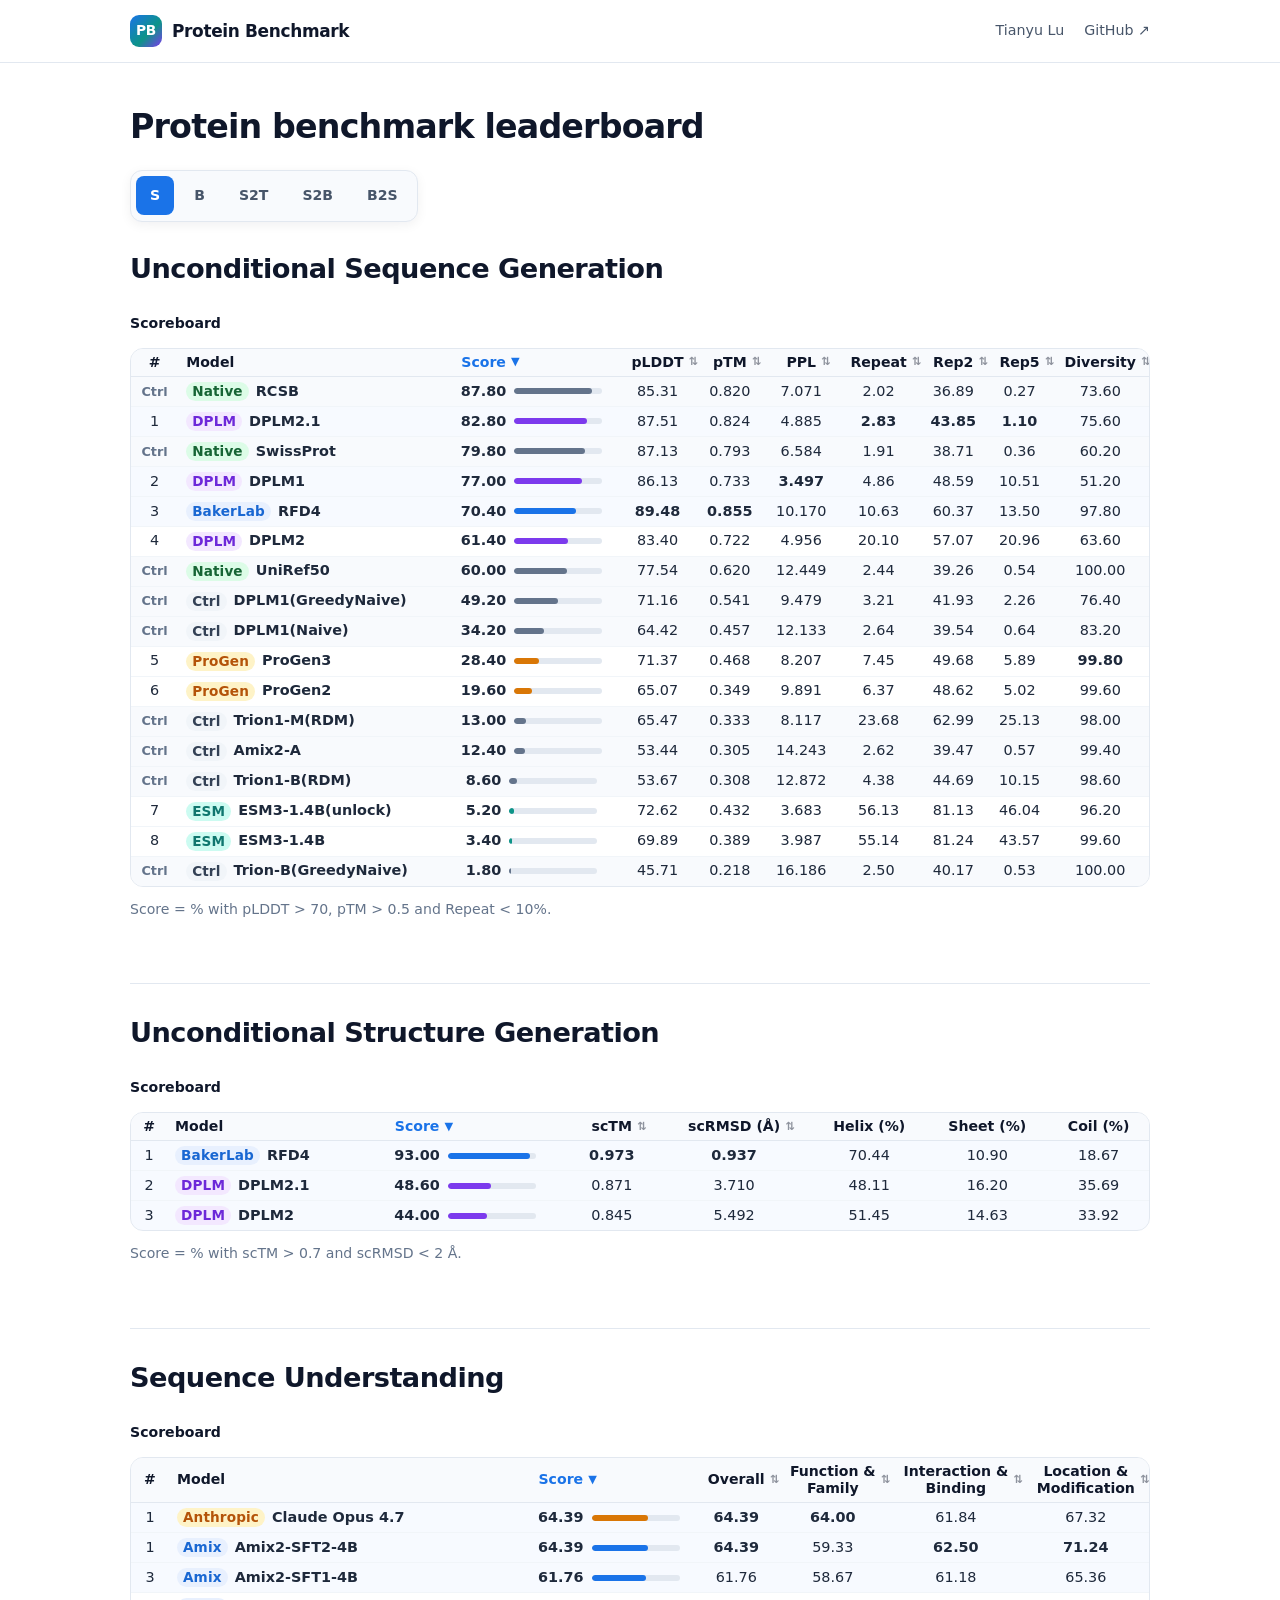
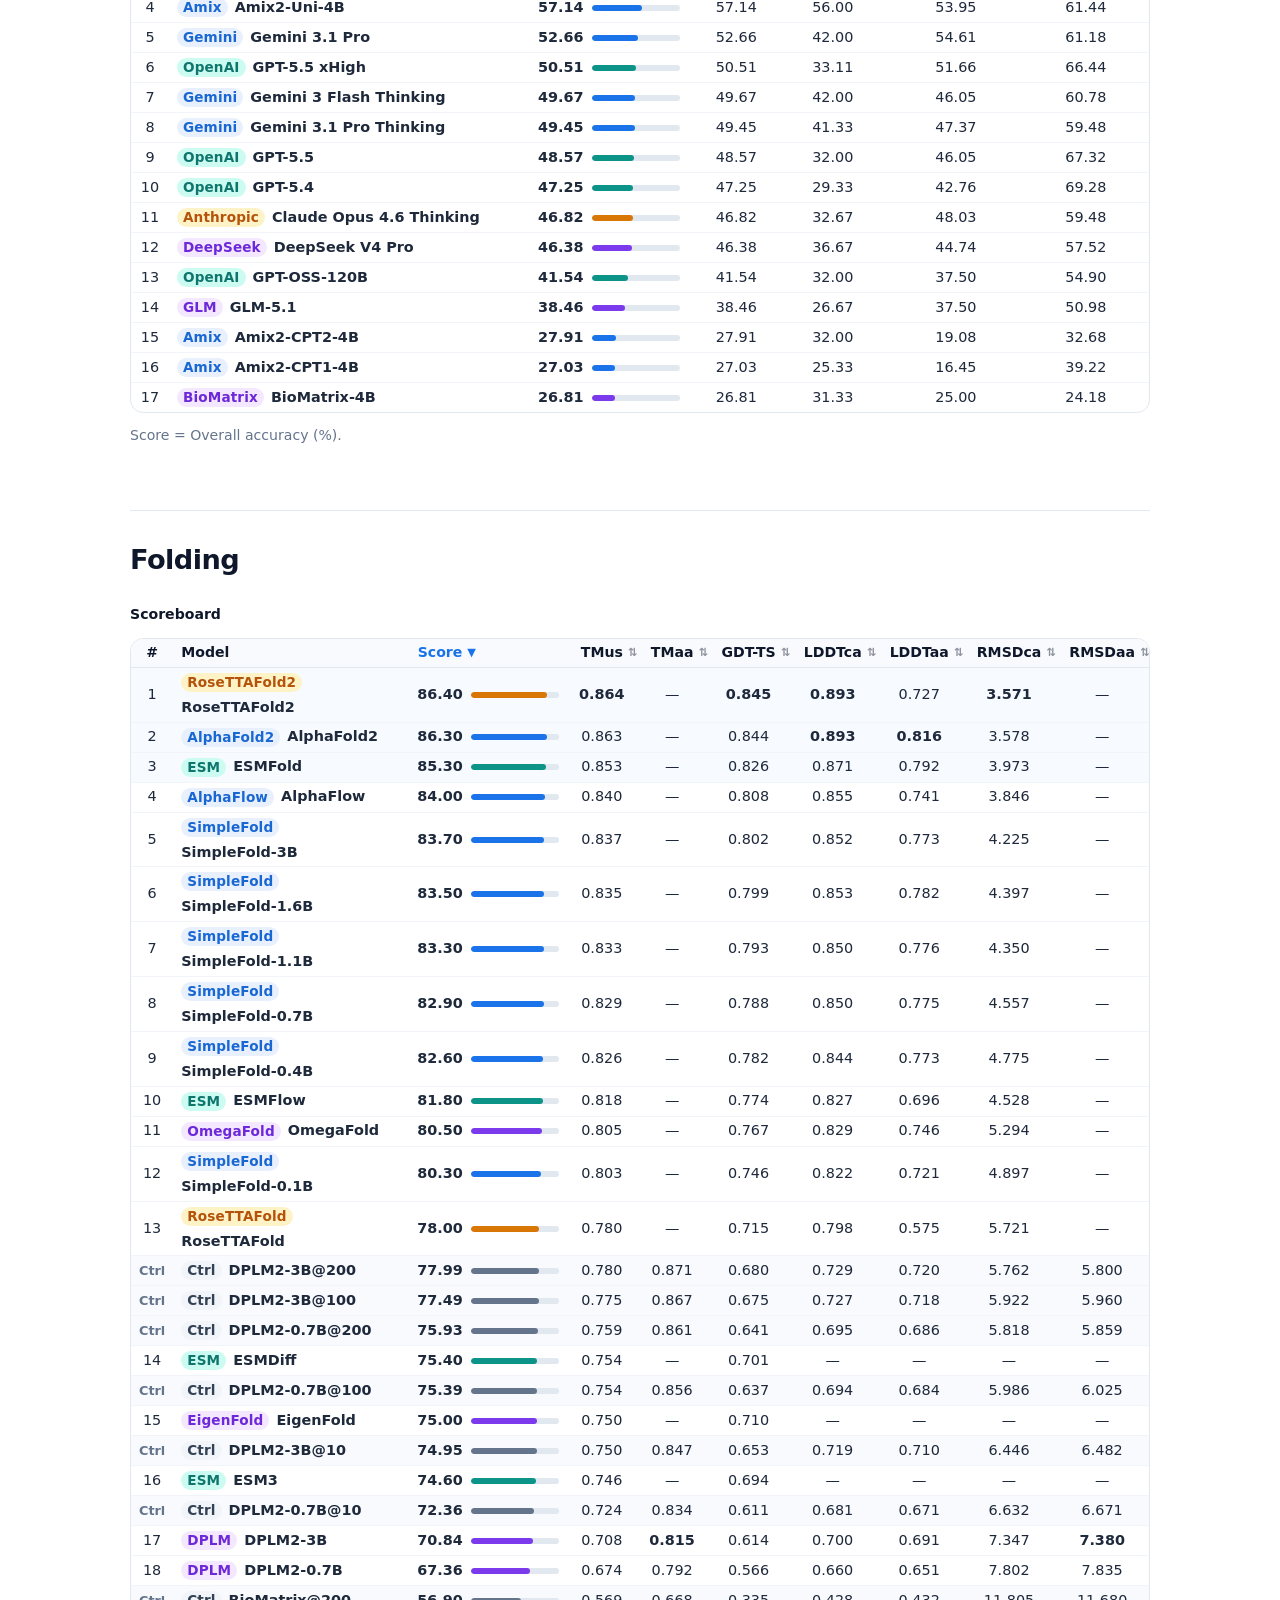
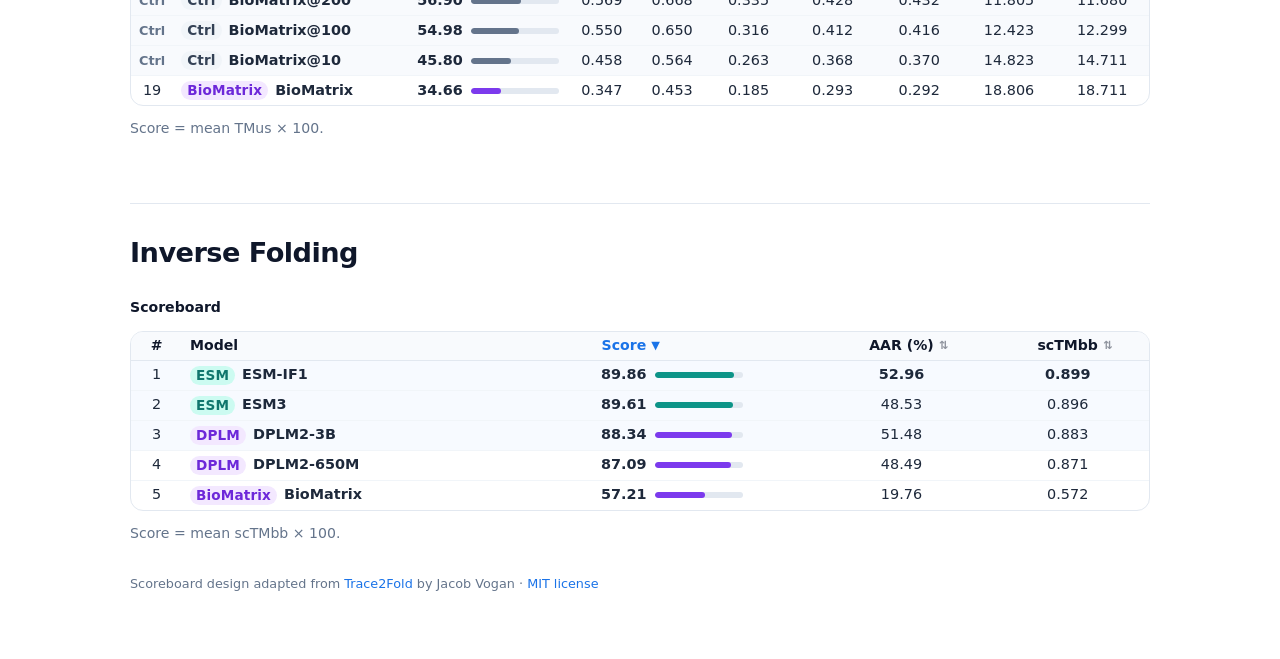
==== commit 5e044e0e: "Publish RFD4 native sequence generation results" ====
--- a/leaderboard/index.html
+++ b/leaderboard/index.html
@@ -42,21 +42,22 @@
           <th class="num" scope="col" data-sort="7" data-label="Diversity" data-direction="higher" aria-sort="none"><button type="button" aria-label="Sort by sequence diversity"><span class="metric-label">Diversity</span></button></th>
         </tr></thead>
         <tbody><tr class="control-row" data-control="true"><td class="num rank">Ctrl</td><th scope="row"><div class="model-cell"><span class="fam-pill fam-native">Native</span><strong>RCSB</strong></div></th><td class="num" data-value="87.8"><span class="lb-score-cell"><span class="metric-value"><strong>87.80</strong></span><span class="lb-inline-track" aria-hidden="true"><span class="lb-inline-fill fill-ctrl" style="width:87.8%"></span></span></span></td><td class="num" data-value="85.31493773460389"><span class="metric-value">85.31</span></td><td class="num" data-value="0.8201845872402191"><span class="metric-value">0.820</span></td><td class="num" data-value="7.071015860579844"><span class="metric-value">7.071</span></td><td class="num" data-value="2.017504264017056"><span class="metric-value">2.02</span></td><td class="num" data-value="36.89309321496218"><span class="metric-value">36.89</span></td><td class="num" data-value="0.2744848750238345"><span class="metric-value">0.27</span></td><td class="num" data-value="73.6"><span class="metric-value">73.60</span></td></tr>
-<tr class="lead-row"><td class="num rank">1</td><th scope="row"><div class="model-cell"><span class="fam-pill fam-open">DPLM</span><strong>DPLM2.1</strong></div></th><td class="num" data-value="82.8"><span class="lb-score-cell"><span class="metric-value"><strong>82.80</strong></span><span class="lb-inline-track" aria-hidden="true"><span class="lb-inline-fill fill-open" style="width:82.8%"></span></span></span></td><td class="num" data-value="87.50764076709747"><span class="metric-value"><strong>87.51</strong></span></td><td class="num" data-value="0.8242855485975742"><span class="metric-value"><strong>0.824</strong></span></td><td class="num" data-value="4.885156331310092"><span class="metric-value">4.885</span></td><td class="num" data-value="2.8276666666666666"><span class="metric-value"><strong>2.83</strong></span></td><td class="num" data-value="43.85095969056862"><span class="metric-value"><strong>43.85</strong></span></td><td class="num" data-value="1.104052101805558"><span class="metric-value"><strong>1.10</strong></span></td><td class="num" data-value="75.6"><span class="metric-value">75.60</span></td></tr>
+<tr class="lead-row"><td class="num rank">1</td><th scope="row"><div class="model-cell"><span class="fam-pill fam-open">DPLM</span><strong>DPLM2.1</strong></div></th><td class="num" data-value="82.8"><span class="lb-score-cell"><span class="metric-value"><strong>82.80</strong></span><span class="lb-inline-track" aria-hidden="true"><span class="lb-inline-fill fill-open" style="width:82.8%"></span></span></span></td><td class="num" data-value="87.50764076709747"><span class="metric-value">87.51</span></td><td class="num" data-value="0.8242855485975742"><span class="metric-value">0.824</span></td><td class="num" data-value="4.885156331310092"><span class="metric-value">4.885</span></td><td class="num" data-value="2.8276666666666666"><span class="metric-value"><strong>2.83</strong></span></td><td class="num" data-value="43.85095969056862"><span class="metric-value"><strong>43.85</strong></span></td><td class="num" data-value="1.104052101805558"><span class="metric-value"><strong>1.10</strong></span></td><td class="num" data-value="75.6"><span class="metric-value">75.60</span></td></tr>
 <tr class="control-row" data-control="true"><td class="num rank">Ctrl</td><th scope="row"><div class="model-cell"><span class="fam-pill fam-native">Native</span><strong>SwissProt</strong></div></th><td class="num" data-value="79.8"><span class="lb-score-cell"><span class="metric-value"><strong>79.80</strong></span><span class="lb-inline-track" aria-hidden="true"><span class="lb-inline-fill fill-ctrl" style="width:79.8%"></span></span></span></td><td class="num" data-value="87.13434001207352"><span class="metric-value">87.13</span></td><td class="num" data-value="0.79286023914814"><span class="metric-value">0.793</span></td><td class="num" data-value="6.584341749969621"><span class="metric-value">6.584</span></td><td class="num" data-value="1.9055"><span class="metric-value">1.91</span></td><td class="num" data-value="38.711663112167344"><span class="metric-value">38.71</span></td><td class="num" data-value="0.3577313140389177"><span class="metric-value">0.36</span></td><td class="num" data-value="60.2"><span class="metric-value">60.20</span></td></tr>
-<tr class="lead-row"><td class="num rank">2</td><th scope="row"><div class="model-cell"><span class="fam-pill fam-open">DPLM</span><strong>DPLM1</strong></div></th><td class="num" data-value="77.0"><span class="lb-score-cell"><span class="metric-value"><strong>77.00</strong></span><span class="lb-inline-track" aria-hidden="true"><span class="lb-inline-fill fill-open" style="width:77.0%"></span></span></span></td><td class="num" data-value="86.12947934865952"><span class="metric-value">86.13</span></td><td class="num" data-value="0.7328143844902515"><span class="metric-value">0.733</span></td><td class="num" data-value="3.4973728458395184"><span class="metric-value"><strong>3.497</strong></span></td><td class="num" data-value="4.863266666666666"><span class="metric-value">4.86</span></td><td class="num" data-value="48.5883584359313"><span class="metric-value">48.59</span></td><td class="num" data-value="10.514617652693689"><span class="metric-value">10.51</span></td><td class="num" data-value="51.2"><span class="metric-value">51.20</span></td></tr>
-<tr class="lead-row"><td class="num rank">3</td><th scope="row"><div class="model-cell"><span class="fam-pill fam-open">DPLM</span><strong>DPLM2</strong></div></th><td class="num" data-value="61.4"><span class="lb-score-cell"><span class="metric-value"><strong>61.40</strong></span><span class="lb-inline-track" aria-hidden="true"><span class="lb-inline-fill fill-open" style="width:61.4%"></span></span></span></td><td class="num" data-value="83.4013713479042"><span class="metric-value">83.40</span></td><td class="num" data-value="0.7218038886636495"><span class="metric-value">0.722</span></td><td class="num" data-value="4.955632244556023"><span class="metric-value">4.956</span></td><td class="num" data-value="20.1039"><span class="metric-value">20.10</span></td><td class="num" data-value="57.0701771016898"><span class="metric-value">57.07</span></td><td class="num" data-value="20.956358143109295"><span class="metric-value">20.96</span></td><td class="num" data-value="63.6"><span class="metric-value">63.60</span></td></tr>
-<tr class="control-row" data-control="true"><td class="num rank">Ctrl</td><th scope="row"><div class="model-cell"><span class="fam-pill fam-native">Native</span><strong>UniRef50</strong></div></th><td class="num" data-value="60.0"><span class="lb-score-cell"><span class="metric-value"><strong>60.00</strong></span><span class="lb-inline-track" aria-hidden="true"><span class="lb-inline-fill fill-ctrl" style="width:60.0%"></span></span></span></td><td class="num" data-value="77.54070827364922"><span class="metric-value">77.54</span></td><td class="num" data-value="0.6199293075054884"><span class="metric-value">0.620</span></td><td class="num" data-value="12.449176635637425"><span class="metric-value">12.449</span></td><td class="num" data-value="2.4446333333333334"><span class="metric-value">2.44</span></td><td class="num" data-value="39.26393063914839"><span class="metric-value">39.26</span></td><td class="num" data-value="0.5445224186871653"><span class="metric-value">0.54</span></td><td class="num" data-value="100.0"><span class="metric-value">100.00</span></td></tr>
+<tr class="lead-row"><td class="num rank">2</td><th scope="row"><div class="model-cell"><span class="fam-pill fam-open">DPLM</span><strong>DPLM1</strong></div></th><td class="num" data-value="77"><span class="lb-score-cell"><span class="metric-value"><strong>77.00</strong></span><span class="lb-inline-track" aria-hidden="true"><span class="lb-inline-fill fill-open" style="width:77%"></span></span></span></td><td class="num" data-value="86.12947934865952"><span class="metric-value">86.13</span></td><td class="num" data-value="0.7328143844902515"><span class="metric-value">0.733</span></td><td class="num" data-value="3.4973728458395184"><span class="metric-value"><strong>3.497</strong></span></td><td class="num" data-value="4.863266666666666"><span class="metric-value">4.86</span></td><td class="num" data-value="48.5883584359313"><span class="metric-value">48.59</span></td><td class="num" data-value="10.514617652693689"><span class="metric-value">10.51</span></td><td class="num" data-value="51.2"><span class="metric-value">51.20</span></td></tr>
+<tr class="lead-row"><td class="num rank">3</td><th scope="row"><div class="model-cell"><span class="fam-pill fam-gemini">BakerLab</span><strong>RFD4</strong></div></th><td class="num" data-value="70.4"><span class="lb-score-cell"><span class="metric-value"><strong>70.40</strong></span><span class="lb-inline-track" aria-hidden="true"><span class="lb-inline-fill fill-gemini" style="width:70.4%"></span></span></span></td><td class="num" data-value="89.47761073112488"><span class="metric-value"><strong>89.48</strong></span></td><td class="num" data-value="0.8546968519687652"><span class="metric-value"><strong>0.855</strong></span></td><td class="num" data-value="10.169534748496961"><span class="metric-value">10.170</span></td><td class="num" data-value="10.628033333333335"><span class="metric-value">10.63</span></td><td class="num" data-value="60.36924320554681"><span class="metric-value">60.37</span></td><td class="num" data-value="13.497483015887394"><span class="metric-value">13.50</span></td><td class="num" data-value="97.8"><span class="metric-value">97.80</span></td></tr>
+<tr class=""><td class="num rank">4</td><th scope="row"><div class="model-cell"><span class="fam-pill fam-open">DPLM</span><strong>DPLM2</strong></div></th><td class="num" data-value="61.4"><span class="lb-score-cell"><span class="metric-value"><strong>61.40</strong></span><span class="lb-inline-track" aria-hidden="true"><span class="lb-inline-fill fill-open" style="width:61.4%"></span></span></span></td><td class="num" data-value="83.4013713479042"><span class="metric-value">83.40</span></td><td class="num" data-value="0.7218038886636495"><span class="metric-value">0.722</span></td><td class="num" data-value="4.955632244556023"><span class="metric-value">4.956</span></td><td class="num" data-value="20.1039"><span class="metric-value">20.10</span></td><td class="num" data-value="57.0701771016898"><span class="metric-value">57.07</span></td><td class="num" data-value="20.956358143109295"><span class="metric-value">20.96</span></td><td class="num" data-value="63.6"><span class="metric-value">63.60</span></td></tr>
+<tr class="control-row" data-control="true"><td class="num rank">Ctrl</td><th scope="row"><div class="model-cell"><span class="fam-pill fam-native">Native</span><strong>UniRef50</strong></div></th><td class="num" data-value="60"><span class="lb-score-cell"><span class="metric-value"><strong>60.00</strong></span><span class="lb-inline-track" aria-hidden="true"><span class="lb-inline-fill fill-ctrl" style="width:60%"></span></span></span></td><td class="num" data-value="77.54070827364922"><span class="metric-value">77.54</span></td><td class="num" data-value="0.6199293075054884"><span class="metric-value">0.620</span></td><td class="num" data-value="12.449176635637425"><span class="metric-value">12.449</span></td><td class="num" data-value="2.4446333333333334"><span class="metric-value">2.44</span></td><td class="num" data-value="39.26393063914839"><span class="metric-value">39.26</span></td><td class="num" data-value="0.5445224186871653"><span class="metric-value">0.54</span></td><td class="num" data-value="100"><span class="metric-value">100.00</span></td></tr>
 <tr class="control-row" data-control="true"><td class="num rank">Ctrl</td><th scope="row"><div class="model-cell"><span class="fam-pill fam-ctrl">Ctrl</span><strong>DPLM1(GreedyNaive)</strong></div></th><td class="num" data-value="49.2"><span class="lb-score-cell"><span class="metric-value"><strong>49.20</strong></span><span class="lb-inline-track" aria-hidden="true"><span class="lb-inline-fill fill-ctrl" style="width:49.2%"></span></span></span></td><td class="num" data-value="71.15992800593376"><span class="metric-value">71.16</span></td><td class="num" data-value="0.5409877338856459"><span class="metric-value">0.541</span></td><td class="num" data-value="9.47868342873805"><span class="metric-value">9.479</span></td><td class="num" data-value="3.2120333333333333"><span class="metric-value">3.21</span></td><td class="num" data-value="41.92939326276087"><span class="metric-value">41.93</span></td><td class="num" data-value="2.260494265736201"><span class="metric-value">2.26</span></td><td class="num" data-value="76.4"><span class="metric-value">76.40</span></td></tr>
 <tr class="control-row" data-control="true"><td class="num rank">Ctrl</td><th scope="row"><div class="model-cell"><span class="fam-pill fam-ctrl">Ctrl</span><strong>DPLM1(Naive)</strong></div></th><td class="num" data-value="34.2"><span class="lb-score-cell"><span class="metric-value"><strong>34.20</strong></span><span class="lb-inline-track" aria-hidden="true"><span class="lb-inline-fill fill-ctrl" style="width:34.2%"></span></span></span></td><td class="num" data-value="64.41804144382476"><span class="metric-value">64.42</span></td><td class="num" data-value="0.45730264300107953"><span class="metric-value">0.457</span></td><td class="num" data-value="12.133406483591086"><span class="metric-value">12.133</span></td><td class="num" data-value="2.6410333333333336"><span class="metric-value">2.64</span></td><td class="num" data-value="39.53656663100524"><span class="metric-value">39.54</span></td><td class="num" data-value="0.6443381951734487"><span class="metric-value">0.64</span></td><td class="num" data-value="83.2"><span class="metric-value">83.20</span></td></tr>
-<tr class=""><td class="num rank">4</td><th scope="row"><div class="model-cell"><span class="fam-pill fam-anthropic">ProGen</span><strong>ProGen3</strong></div></th><td class="num" data-value="28.4"><span class="lb-score-cell"><span class="metric-value"><strong>28.40</strong></span><span class="lb-inline-track" aria-hidden="true"><span class="lb-inline-fill fill-anthropic" style="width:28.4%"></span></span></span></td><td class="num" data-value="71.36772130727768"><span class="metric-value">71.37</span></td><td class="num" data-value="0.46790730172395706"><span class="metric-value">0.468</span></td><td class="num" data-value="8.206859328177368"><span class="metric-value">8.207</span></td><td class="num" data-value="7.452466666666667"><span class="metric-value">7.45</span></td><td class="num" data-value="49.680034390539646"><span class="metric-value">49.68</span></td><td class="num" data-value="5.892708258635678"><span class="metric-value">5.89</span></td><td class="num" data-value="99.8"><span class="metric-value"><strong>99.80</strong></span></td></tr>
-<tr class=""><td class="num rank">5</td><th scope="row"><div class="model-cell"><span class="fam-pill fam-anthropic">ProGen</span><strong>ProGen2</strong></div></th><td class="num" data-value="19.6"><span class="lb-score-cell"><span class="metric-value"><strong>19.60</strong></span><span class="lb-inline-track" aria-hidden="true"><span class="lb-inline-fill fill-anthropic" style="width:19.6%"></span></span></span></td><td class="num" data-value="65.07395952343941"><span class="metric-value">65.07</span></td><td class="num" data-value="0.3487666628807783"><span class="metric-value">0.349</span></td><td class="num" data-value="9.891301092603612"><span class="metric-value">9.891</span></td><td class="num" data-value="6.373033333333334"><span class="metric-value">6.37</span></td><td class="num" data-value="48.61660372701288"><span class="metric-value">48.62</span></td><td class="num" data-value="5.023612944292668"><span class="metric-value">5.02</span></td><td class="num" data-value="99.6"><span class="metric-value">99.60</span></td></tr>
-<tr class="control-row" data-control="true"><td class="num rank">Ctrl</td><th scope="row"><div class="model-cell"><span class="fam-pill fam-ctrl">Ctrl</span><strong>Trion1-M(RDM)</strong></div></th><td class="num" data-value="13.0"><span class="lb-score-cell"><span class="metric-value"><strong>13.00</strong></span><span class="lb-inline-track" aria-hidden="true"><span class="lb-inline-fill fill-ctrl" style="width:13.0%"></span></span></span></td><td class="num" data-value="65.47120409607888"><span class="metric-value">65.47</span></td><td class="num" data-value="0.33266978830099103"><span class="metric-value">0.333</span></td><td class="num" data-value="8.116603485253357"><span class="metric-value">8.117</span></td><td class="num" data-value="23.67653333333333"><span class="metric-value">23.68</span></td><td class="num" data-value="62.990056351724945"><span class="metric-value">62.99</span></td><td class="num" data-value="25.129788008503446"><span class="metric-value">25.13</span></td><td class="num" data-value="98.0"><span class="metric-value">98.00</span></td></tr>
+<tr class=""><td class="num rank">5</td><th scope="row"><div class="model-cell"><span class="fam-pill fam-anthropic">ProGen</span><strong>ProGen3</strong></div></th><td class="num" data-value="28.4"><span class="lb-score-cell"><span class="metric-value"><strong>28.40</strong></span><span class="lb-inline-track" aria-hidden="true"><span class="lb-inline-fill fill-anthropic" style="width:28.4%"></span></span></span></td><td class="num" data-value="71.36772130727768"><span class="metric-value">71.37</span></td><td class="num" data-value="0.46790730172395706"><span class="metric-value">0.468</span></td><td class="num" data-value="8.206859328177368"><span class="metric-value">8.207</span></td><td class="num" data-value="7.452466666666667"><span class="metric-value">7.45</span></td><td class="num" data-value="49.680034390539646"><span class="metric-value">49.68</span></td><td class="num" data-value="5.892708258635678"><span class="metric-value">5.89</span></td><td class="num" data-value="99.8"><span class="metric-value"><strong>99.80</strong></span></td></tr>
+<tr class=""><td class="num rank">6</td><th scope="row"><div class="model-cell"><span class="fam-pill fam-anthropic">ProGen</span><strong>ProGen2</strong></div></th><td class="num" data-value="19.6"><span class="lb-score-cell"><span class="metric-value"><strong>19.60</strong></span><span class="lb-inline-track" aria-hidden="true"><span class="lb-inline-fill fill-anthropic" style="width:19.6%"></span></span></span></td><td class="num" data-value="65.07395952343941"><span class="metric-value">65.07</span></td><td class="num" data-value="0.3487666628807783"><span class="metric-value">0.349</span></td><td class="num" data-value="9.891301092603612"><span class="metric-value">9.891</span></td><td class="num" data-value="6.373033333333334"><span class="metric-value">6.37</span></td><td class="num" data-value="48.61660372701288"><span class="metric-value">48.62</span></td><td class="num" data-value="5.023612944292668"><span class="metric-value">5.02</span></td><td class="num" data-value="99.6"><span class="metric-value">99.60</span></td></tr>
+<tr class="control-row" data-control="true"><td class="num rank">Ctrl</td><th scope="row"><div class="model-cell"><span class="fam-pill fam-ctrl">Ctrl</span><strong>Trion1-M(RDM)</strong></div></th><td class="num" data-value="13"><span class="lb-score-cell"><span class="metric-value"><strong>13.00</strong></span><span class="lb-inline-track" aria-hidden="true"><span class="lb-inline-fill fill-ctrl" style="width:13%"></span></span></span></td><td class="num" data-value="65.47120409607888"><span class="metric-value">65.47</span></td><td class="num" data-value="0.33266978830099103"><span class="metric-value">0.333</span></td><td class="num" data-value="8.116603485253357"><span class="metric-value">8.117</span></td><td class="num" data-value="23.67653333333333"><span class="metric-value">23.68</span></td><td class="num" data-value="62.990056351724945"><span class="metric-value">62.99</span></td><td class="num" data-value="25.129788008503446"><span class="metric-value">25.13</span></td><td class="num" data-value="98"><span class="metric-value">98.00</span></td></tr>
 <tr class="control-row" data-control="true"><td class="num rank">Ctrl</td><th scope="row"><div class="model-cell"><span class="fam-pill fam-ctrl">Ctrl</span><strong>Amix2-A</strong></div></th><td class="num" data-value="12.4"><span class="lb-score-cell"><span class="metric-value"><strong>12.40</strong></span><span class="lb-inline-track" aria-hidden="true"><span class="lb-inline-fill fill-ctrl" style="width:12.4%"></span></span></span></td><td class="num" data-value="53.43648527264595"><span class="metric-value">53.44</span></td><td class="num" data-value="0.30493739011883736"><span class="metric-value">0.305</span></td><td class="num" data-value="14.242789564994283"><span class="metric-value">14.243</span></td><td class="num" data-value="2.6169333333333333"><span class="metric-value">2.62</span></td><td class="num" data-value="39.46577730249245"><span class="metric-value">39.47</span></td><td class="num" data-value="0.5734574428698854"><span class="metric-value">0.57</span></td><td class="num" data-value="99.4"><span class="metric-value">99.40</span></td></tr>
 <tr class="control-row" data-control="true"><td class="num rank">Ctrl</td><th scope="row"><div class="model-cell"><span class="fam-pill fam-ctrl">Ctrl</span><strong>Trion1-B(RDM)</strong></div></th><td class="num" data-value="8.6"><span class="lb-score-cell"><span class="metric-value"><strong>8.60</strong></span><span class="lb-inline-track" aria-hidden="true"><span class="lb-inline-fill fill-ctrl" style="width:8.6%"></span></span></span></td><td class="num" data-value="53.670654439926146"><span class="metric-value">53.67</span></td><td class="num" data-value="0.30785826240479947"><span class="metric-value">0.308</span></td><td class="num" data-value="12.871932854194444"><span class="metric-value">12.872</span></td><td class="num" data-value="4.382233333333333"><span class="metric-value">4.38</span></td><td class="num" data-value="44.69117088282172"><span class="metric-value">44.69</span></td><td class="num" data-value="10.146966522600163"><span class="metric-value">10.15</span></td><td class="num" data-value="98.6"><span class="metric-value">98.60</span></td></tr>
-<tr class=""><td class="num rank">6</td><th scope="row"><div class="model-cell"><span class="fam-pill fam-openai">ESM</span><strong>ESM3-1.4B(unlock)</strong></div></th><td class="num" data-value="5.2"><span class="lb-score-cell"><span class="metric-value"><strong>5.20</strong></span><span class="lb-inline-track" aria-hidden="true"><span class="lb-inline-fill fill-openai" style="width:5.2%"></span></span></span></td><td class="num" data-value="72.61731125712394"><span class="metric-value">72.62</span></td><td class="num" data-value="0.4321004656106234"><span class="metric-value">0.432</span></td><td class="num" data-value="3.6829053881575002"><span class="metric-value">3.683</span></td><td class="num" data-value="56.1252"><span class="metric-value">56.13</span></td><td class="num" data-value="81.12613168132302"><span class="metric-value">81.13</span></td><td class="num" data-value="46.03736529036068"><span class="metric-value">46.04</span></td><td class="num" data-value="96.2"><span class="metric-value">96.20</span></td></tr>
-<tr class=""><td class="num rank">7</td><th scope="row"><div class="model-cell"><span class="fam-pill fam-openai">ESM</span><strong>ESM3-1.4B</strong></div></th><td class="num" data-value="3.4"><span class="lb-score-cell"><span class="metric-value"><strong>3.40</strong></span><span class="lb-inline-track" aria-hidden="true"><span class="lb-inline-fill fill-openai" style="width:3.4%"></span></span></span></td><td class="num" data-value="69.88829928636551"><span class="metric-value">69.89</span></td><td class="num" data-value="0.3893131612688303"><span class="metric-value">0.389</span></td><td class="num" data-value="3.987468043125029"><span class="metric-value">3.987</span></td><td class="num" data-value="55.1362"><span class="metric-value">55.14</span></td><td class="num" data-value="81.23750763134983"><span class="metric-value">81.24</span></td><td class="num" data-value="43.56521408932123"><span class="metric-value">43.57</span></td><td class="num" data-value="99.6"><span class="metric-value">99.60</span></td></tr>
-<tr class="control-row" data-control="true"><td class="num rank">Ctrl</td><th scope="row"><div class="model-cell"><span class="fam-pill fam-ctrl">Ctrl</span><strong>Trion-B(GreedyNaive)</strong></div></th><td class="num" data-value="1.8"><span class="lb-score-cell"><span class="metric-value"><strong>1.80</strong></span><span class="lb-inline-track" aria-hidden="true"><span class="lb-inline-fill fill-ctrl" style="width:1.8%"></span></span></span></td><td class="num" data-value="45.71293793916702"><span class="metric-value">45.71</span></td><td class="num" data-value="0.21808079136908054"><span class="metric-value">0.218</span></td><td class="num" data-value="16.186246514808566"><span class="metric-value">16.186</span></td><td class="num" data-value="2.4961"><span class="metric-value">2.50</span></td><td class="num" data-value="40.16909262217283"><span class="metric-value">40.17</span></td><td class="num" data-value="0.5349618129860068"><span class="metric-value">0.53</span></td><td class="num" data-value="100.0"><span class="metric-value">100.00</span></td></tr></tbody>
+<tr class=""><td class="num rank">7</td><th scope="row"><div class="model-cell"><span class="fam-pill fam-openai">ESM</span><strong>ESM3-1.4B(unlock)</strong></div></th><td class="num" data-value="5.2"><span class="lb-score-cell"><span class="metric-value"><strong>5.20</strong></span><span class="lb-inline-track" aria-hidden="true"><span class="lb-inline-fill fill-openai" style="width:5.2%"></span></span></span></td><td class="num" data-value="72.61731125712394"><span class="metric-value">72.62</span></td><td class="num" data-value="0.4321004656106234"><span class="metric-value">0.432</span></td><td class="num" data-value="3.6829053881575002"><span class="metric-value">3.683</span></td><td class="num" data-value="56.1252"><span class="metric-value">56.13</span></td><td class="num" data-value="81.12613168132302"><span class="metric-value">81.13</span></td><td class="num" data-value="46.03736529036068"><span class="metric-value">46.04</span></td><td class="num" data-value="96.2"><span class="metric-value">96.20</span></td></tr>
+<tr class=""><td class="num rank">8</td><th scope="row"><div class="model-cell"><span class="fam-pill fam-openai">ESM</span><strong>ESM3-1.4B</strong></div></th><td class="num" data-value="3.4"><span class="lb-score-cell"><span class="metric-value"><strong>3.40</strong></span><span class="lb-inline-track" aria-hidden="true"><span class="lb-inline-fill fill-openai" style="width:3.4%"></span></span></span></td><td class="num" data-value="69.88829928636551"><span class="metric-value">69.89</span></td><td class="num" data-value="0.3893131612688303"><span class="metric-value">0.389</span></td><td class="num" data-value="3.987468043125029"><span class="metric-value">3.987</span></td><td class="num" data-value="55.1362"><span class="metric-value">55.14</span></td><td class="num" data-value="81.23750763134983"><span class="metric-value">81.24</span></td><td class="num" data-value="43.56521408932123"><span class="metric-value">43.57</span></td><td class="num" data-value="99.6"><span class="metric-value">99.60</span></td></tr>
+<tr class="control-row" data-control="true"><td class="num rank">Ctrl</td><th scope="row"><div class="model-cell"><span class="fam-pill fam-ctrl">Ctrl</span><strong>Trion-B(GreedyNaive)</strong></div></th><td class="num" data-value="1.8"><span class="lb-score-cell"><span class="metric-value"><strong>1.80</strong></span><span class="lb-inline-track" aria-hidden="true"><span class="lb-inline-fill fill-ctrl" style="width:1.8%"></span></span></span></td><td class="num" data-value="45.71293793916702"><span class="metric-value">45.71</span></td><td class="num" data-value="0.21808079136908054"><span class="metric-value">0.218</span></td><td class="num" data-value="16.186246514808566"><span class="metric-value">16.186</span></td><td class="num" data-value="2.4961"><span class="metric-value">2.50</span></td><td class="num" data-value="40.16909262217283"><span class="metric-value">40.17</span></td><td class="num" data-value="0.5349618129860068"><span class="metric-value">0.53</span></td><td class="num" data-value="100"><span class="metric-value">100.00</span></td></tr></tbody>
       </table>
     </div>
     <p class="sub">Score = % with pLDDT &gt; 70, pTM &gt; 0.5 and Repeat &lt; 10%.</p>
@@ -262,3 +263,4 @@
 
 
 
+
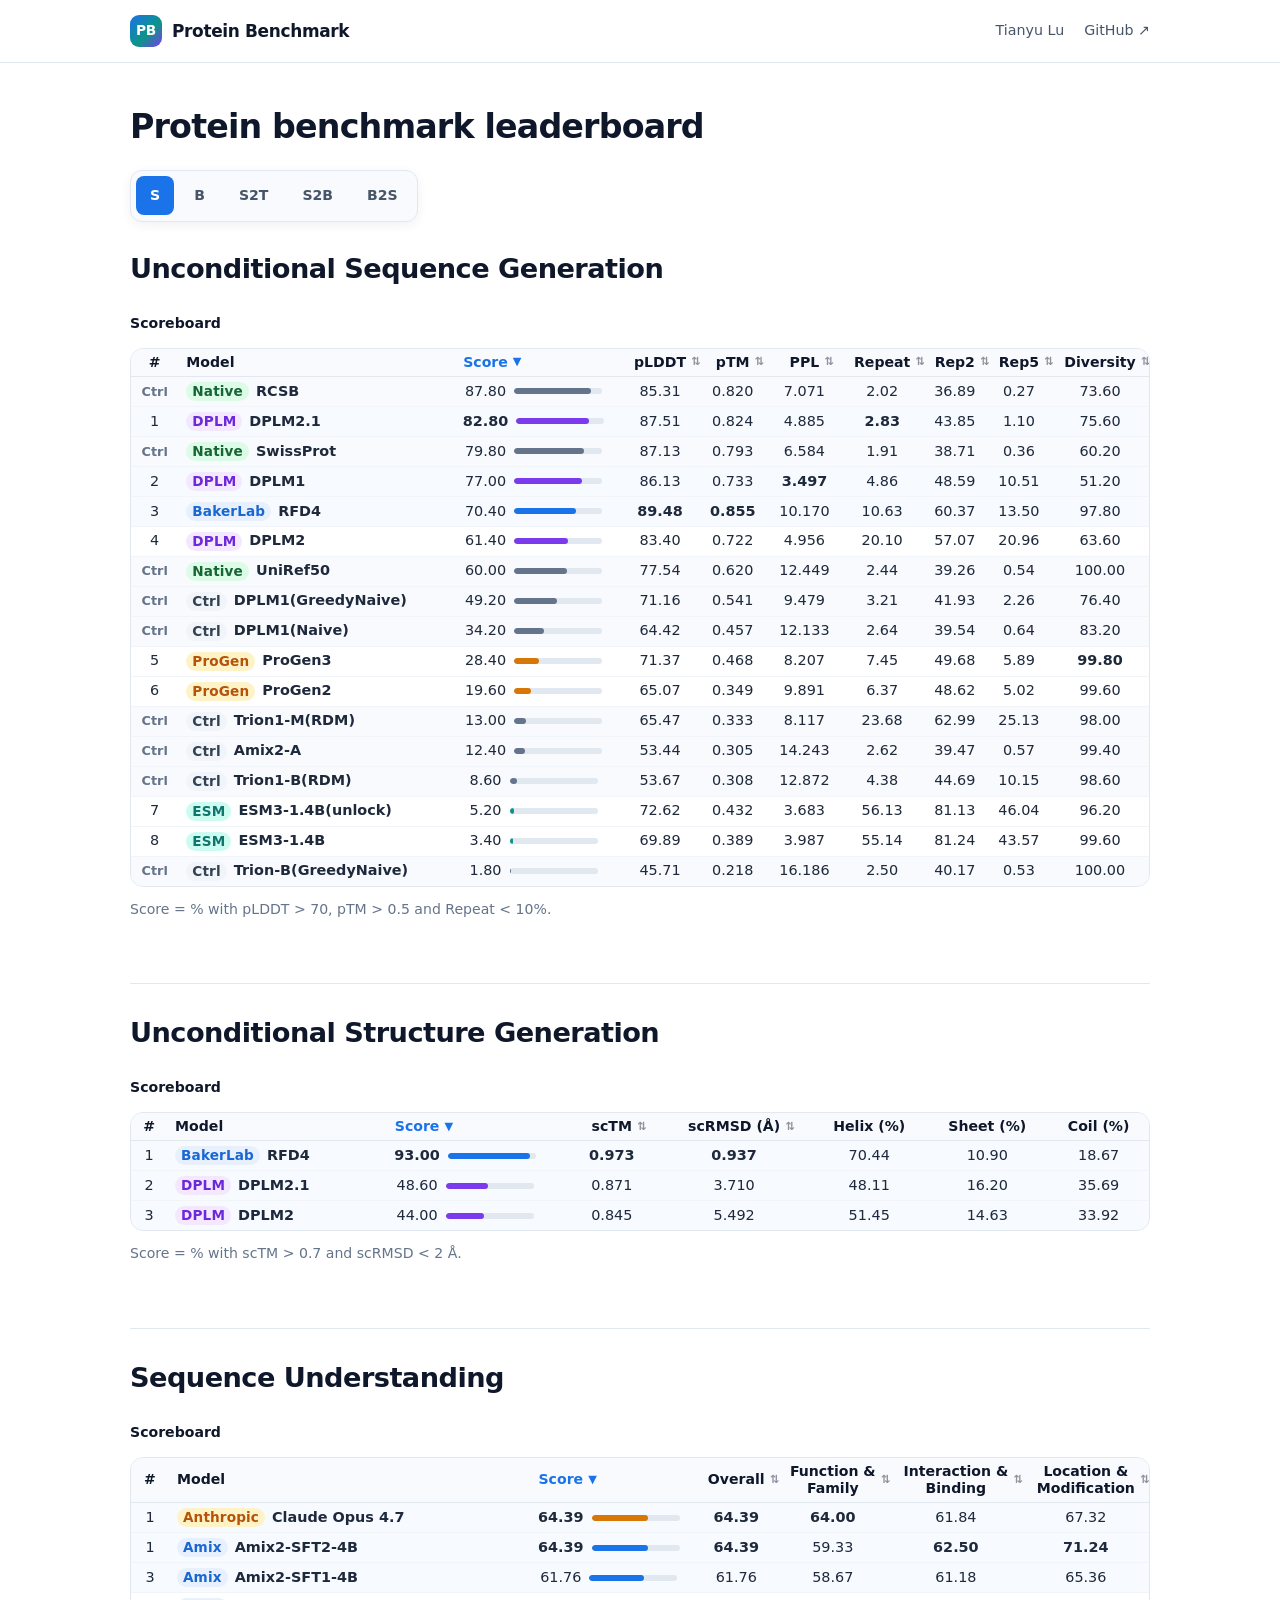
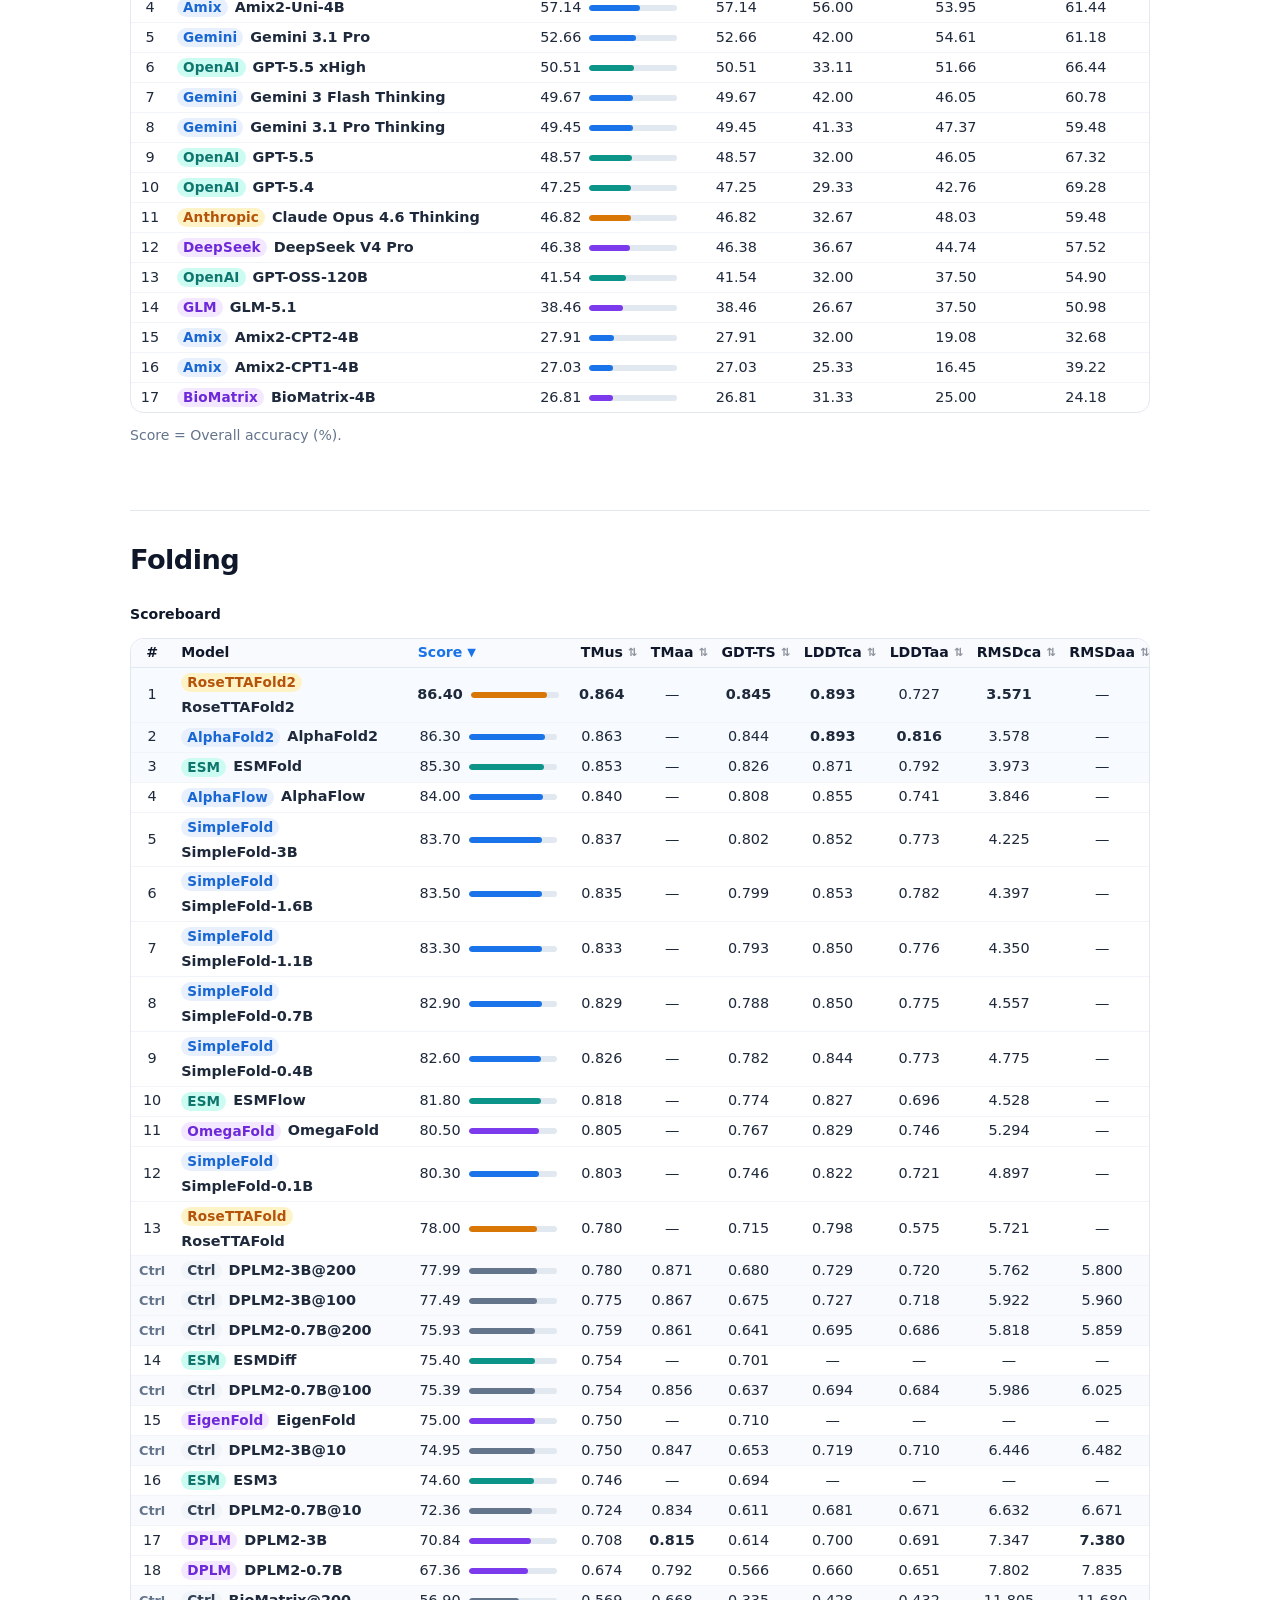
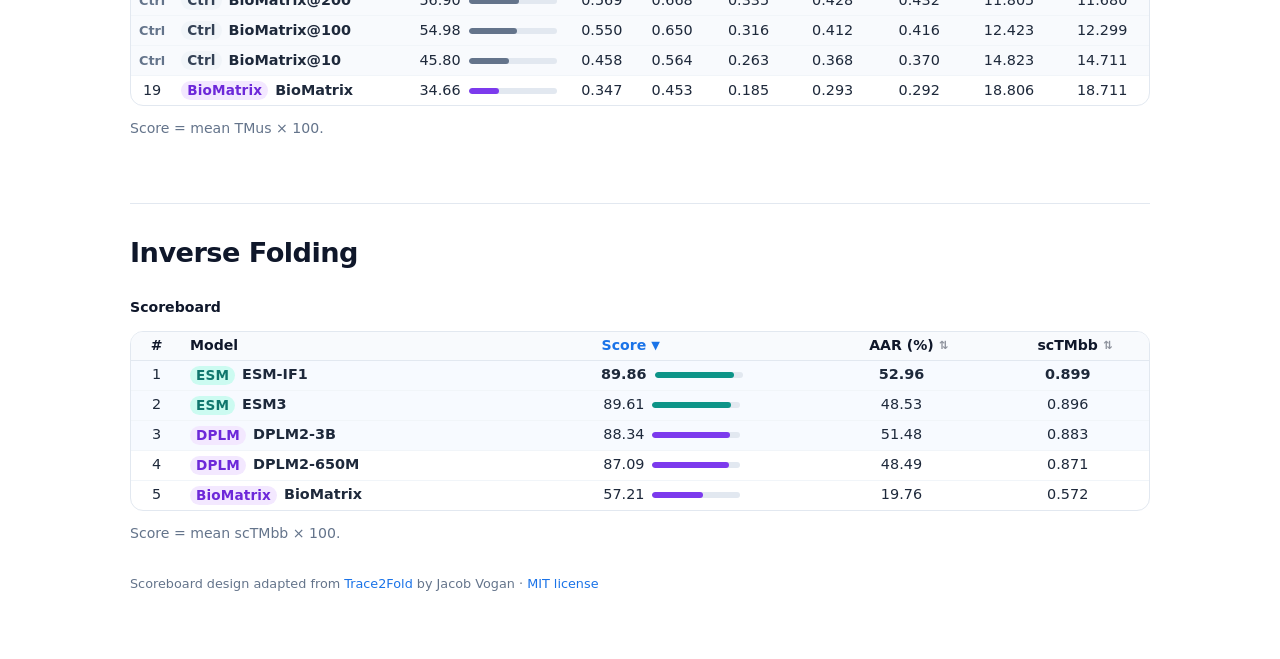
==== commit 6aa055e7: "Bold best metrics only and exclude Rep2 and Rep5" ====
--- a/leaderboard/index.html
+++ b/leaderboard/index.html
@@ -41,23 +41,23 @@
           <th class="num" scope="col" data-sort="6" data-label="Rep5" data-direction="lower" aria-sort="none"><button type="button" aria-label="Sort by Rep5"><span class="metric-label">Rep5</span></button></th>
           <th class="num" scope="col" data-sort="7" data-label="Diversity" data-direction="higher" aria-sort="none"><button type="button" aria-label="Sort by sequence diversity"><span class="metric-label">Diversity</span></button></th>
         </tr></thead>
-        <tbody><tr class="control-row" data-control="true"><td class="num rank">Ctrl</td><th scope="row"><div class="model-cell"><span class="fam-pill fam-native">Native</span><strong>RCSB</strong></div></th><td class="num" data-value="87.8"><span class="lb-score-cell"><span class="metric-value"><strong>87.80</strong></span><span class="lb-inline-track" aria-hidden="true"><span class="lb-inline-fill fill-ctrl" style="width:87.8%"></span></span></span></td><td class="num" data-value="85.31493773460389"><span class="metric-value">85.31</span></td><td class="num" data-value="0.8201845872402191"><span class="metric-value">0.820</span></td><td class="num" data-value="7.071015860579844"><span class="metric-value">7.071</span></td><td class="num" data-value="2.017504264017056"><span class="metric-value">2.02</span></td><td class="num" data-value="36.89309321496218"><span class="metric-value">36.89</span></td><td class="num" data-value="0.2744848750238345"><span class="metric-value">0.27</span></td><td class="num" data-value="73.6"><span class="metric-value">73.60</span></td></tr>
-<tr class="lead-row"><td class="num rank">1</td><th scope="row"><div class="model-cell"><span class="fam-pill fam-open">DPLM</span><strong>DPLM2.1</strong></div></th><td class="num" data-value="82.8"><span class="lb-score-cell"><span class="metric-value"><strong>82.80</strong></span><span class="lb-inline-track" aria-hidden="true"><span class="lb-inline-fill fill-open" style="width:82.8%"></span></span></span></td><td class="num" data-value="87.50764076709747"><span class="metric-value">87.51</span></td><td class="num" data-value="0.8242855485975742"><span class="metric-value">0.824</span></td><td class="num" data-value="4.885156331310092"><span class="metric-value">4.885</span></td><td class="num" data-value="2.8276666666666666"><span class="metric-value"><strong>2.83</strong></span></td><td class="num" data-value="43.85095969056862"><span class="metric-value"><strong>43.85</strong></span></td><td class="num" data-value="1.104052101805558"><span class="metric-value"><strong>1.10</strong></span></td><td class="num" data-value="75.6"><span class="metric-value">75.60</span></td></tr>
-<tr class="control-row" data-control="true"><td class="num rank">Ctrl</td><th scope="row"><div class="model-cell"><span class="fam-pill fam-native">Native</span><strong>SwissProt</strong></div></th><td class="num" data-value="79.8"><span class="lb-score-cell"><span class="metric-value"><strong>79.80</strong></span><span class="lb-inline-track" aria-hidden="true"><span class="lb-inline-fill fill-ctrl" style="width:79.8%"></span></span></span></td><td class="num" data-value="87.13434001207352"><span class="metric-value">87.13</span></td><td class="num" data-value="0.79286023914814"><span class="metric-value">0.793</span></td><td class="num" data-value="6.584341749969621"><span class="metric-value">6.584</span></td><td class="num" data-value="1.9055"><span class="metric-value">1.91</span></td><td class="num" data-value="38.711663112167344"><span class="metric-value">38.71</span></td><td class="num" data-value="0.3577313140389177"><span class="metric-value">0.36</span></td><td class="num" data-value="60.2"><span class="metric-value">60.20</span></td></tr>
-<tr class="lead-row"><td class="num rank">2</td><th scope="row"><div class="model-cell"><span class="fam-pill fam-open">DPLM</span><strong>DPLM1</strong></div></th><td class="num" data-value="77"><span class="lb-score-cell"><span class="metric-value"><strong>77.00</strong></span><span class="lb-inline-track" aria-hidden="true"><span class="lb-inline-fill fill-open" style="width:77%"></span></span></span></td><td class="num" data-value="86.12947934865952"><span class="metric-value">86.13</span></td><td class="num" data-value="0.7328143844902515"><span class="metric-value">0.733</span></td><td class="num" data-value="3.4973728458395184"><span class="metric-value"><strong>3.497</strong></span></td><td class="num" data-value="4.863266666666666"><span class="metric-value">4.86</span></td><td class="num" data-value="48.5883584359313"><span class="metric-value">48.59</span></td><td class="num" data-value="10.514617652693689"><span class="metric-value">10.51</span></td><td class="num" data-value="51.2"><span class="metric-value">51.20</span></td></tr>
-<tr class="lead-row"><td class="num rank">3</td><th scope="row"><div class="model-cell"><span class="fam-pill fam-gemini">BakerLab</span><strong>RFD4</strong></div></th><td class="num" data-value="70.4"><span class="lb-score-cell"><span class="metric-value"><strong>70.40</strong></span><span class="lb-inline-track" aria-hidden="true"><span class="lb-inline-fill fill-gemini" style="width:70.4%"></span></span></span></td><td class="num" data-value="89.47761073112488"><span class="metric-value"><strong>89.48</strong></span></td><td class="num" data-value="0.8546968519687652"><span class="metric-value"><strong>0.855</strong></span></td><td class="num" data-value="10.169534748496961"><span class="metric-value">10.170</span></td><td class="num" data-value="10.628033333333335"><span class="metric-value">10.63</span></td><td class="num" data-value="60.36924320554681"><span class="metric-value">60.37</span></td><td class="num" data-value="13.497483015887394"><span class="metric-value">13.50</span></td><td class="num" data-value="97.8"><span class="metric-value">97.80</span></td></tr>
-<tr class=""><td class="num rank">4</td><th scope="row"><div class="model-cell"><span class="fam-pill fam-open">DPLM</span><strong>DPLM2</strong></div></th><td class="num" data-value="61.4"><span class="lb-score-cell"><span class="metric-value"><strong>61.40</strong></span><span class="lb-inline-track" aria-hidden="true"><span class="lb-inline-fill fill-open" style="width:61.4%"></span></span></span></td><td class="num" data-value="83.4013713479042"><span class="metric-value">83.40</span></td><td class="num" data-value="0.7218038886636495"><span class="metric-value">0.722</span></td><td class="num" data-value="4.955632244556023"><span class="metric-value">4.956</span></td><td class="num" data-value="20.1039"><span class="metric-value">20.10</span></td><td class="num" data-value="57.0701771016898"><span class="metric-value">57.07</span></td><td class="num" data-value="20.956358143109295"><span class="metric-value">20.96</span></td><td class="num" data-value="63.6"><span class="metric-value">63.60</span></td></tr>
-<tr class="control-row" data-control="true"><td class="num rank">Ctrl</td><th scope="row"><div class="model-cell"><span class="fam-pill fam-native">Native</span><strong>UniRef50</strong></div></th><td class="num" data-value="60"><span class="lb-score-cell"><span class="metric-value"><strong>60.00</strong></span><span class="lb-inline-track" aria-hidden="true"><span class="lb-inline-fill fill-ctrl" style="width:60%"></span></span></span></td><td class="num" data-value="77.54070827364922"><span class="metric-value">77.54</span></td><td class="num" data-value="0.6199293075054884"><span class="metric-value">0.620</span></td><td class="num" data-value="12.449176635637425"><span class="metric-value">12.449</span></td><td class="num" data-value="2.4446333333333334"><span class="metric-value">2.44</span></td><td class="num" data-value="39.26393063914839"><span class="metric-value">39.26</span></td><td class="num" data-value="0.5445224186871653"><span class="metric-value">0.54</span></td><td class="num" data-value="100"><span class="metric-value">100.00</span></td></tr>
-<tr class="control-row" data-control="true"><td class="num rank">Ctrl</td><th scope="row"><div class="model-cell"><span class="fam-pill fam-ctrl">Ctrl</span><strong>DPLM1(GreedyNaive)</strong></div></th><td class="num" data-value="49.2"><span class="lb-score-cell"><span class="metric-value"><strong>49.20</strong></span><span class="lb-inline-track" aria-hidden="true"><span class="lb-inline-fill fill-ctrl" style="width:49.2%"></span></span></span></td><td class="num" data-value="71.15992800593376"><span class="metric-value">71.16</span></td><td class="num" data-value="0.5409877338856459"><span class="metric-value">0.541</span></td><td class="num" data-value="9.47868342873805"><span class="metric-value">9.479</span></td><td class="num" data-value="3.2120333333333333"><span class="metric-value">3.21</span></td><td class="num" data-value="41.92939326276087"><span class="metric-value">41.93</span></td><td class="num" data-value="2.260494265736201"><span class="metric-value">2.26</span></td><td class="num" data-value="76.4"><span class="metric-value">76.40</span></td></tr>
-<tr class="control-row" data-control="true"><td class="num rank">Ctrl</td><th scope="row"><div class="model-cell"><span class="fam-pill fam-ctrl">Ctrl</span><strong>DPLM1(Naive)</strong></div></th><td class="num" data-value="34.2"><span class="lb-score-cell"><span class="metric-value"><strong>34.20</strong></span><span class="lb-inline-track" aria-hidden="true"><span class="lb-inline-fill fill-ctrl" style="width:34.2%"></span></span></span></td><td class="num" data-value="64.41804144382476"><span class="metric-value">64.42</span></td><td class="num" data-value="0.45730264300107953"><span class="metric-value">0.457</span></td><td class="num" data-value="12.133406483591086"><span class="metric-value">12.133</span></td><td class="num" data-value="2.6410333333333336"><span class="metric-value">2.64</span></td><td class="num" data-value="39.53656663100524"><span class="metric-value">39.54</span></td><td class="num" data-value="0.6443381951734487"><span class="metric-value">0.64</span></td><td class="num" data-value="83.2"><span class="metric-value">83.20</span></td></tr>
-<tr class=""><td class="num rank">5</td><th scope="row"><div class="model-cell"><span class="fam-pill fam-anthropic">ProGen</span><strong>ProGen3</strong></div></th><td class="num" data-value="28.4"><span class="lb-score-cell"><span class="metric-value"><strong>28.40</strong></span><span class="lb-inline-track" aria-hidden="true"><span class="lb-inline-fill fill-anthropic" style="width:28.4%"></span></span></span></td><td class="num" data-value="71.36772130727768"><span class="metric-value">71.37</span></td><td class="num" data-value="0.46790730172395706"><span class="metric-value">0.468</span></td><td class="num" data-value="8.206859328177368"><span class="metric-value">8.207</span></td><td class="num" data-value="7.452466666666667"><span class="metric-value">7.45</span></td><td class="num" data-value="49.680034390539646"><span class="metric-value">49.68</span></td><td class="num" data-value="5.892708258635678"><span class="metric-value">5.89</span></td><td class="num" data-value="99.8"><span class="metric-value"><strong>99.80</strong></span></td></tr>
-<tr class=""><td class="num rank">6</td><th scope="row"><div class="model-cell"><span class="fam-pill fam-anthropic">ProGen</span><strong>ProGen2</strong></div></th><td class="num" data-value="19.6"><span class="lb-score-cell"><span class="metric-value"><strong>19.60</strong></span><span class="lb-inline-track" aria-hidden="true"><span class="lb-inline-fill fill-anthropic" style="width:19.6%"></span></span></span></td><td class="num" data-value="65.07395952343941"><span class="metric-value">65.07</span></td><td class="num" data-value="0.3487666628807783"><span class="metric-value">0.349</span></td><td class="num" data-value="9.891301092603612"><span class="metric-value">9.891</span></td><td class="num" data-value="6.373033333333334"><span class="metric-value">6.37</span></td><td class="num" data-value="48.61660372701288"><span class="metric-value">48.62</span></td><td class="num" data-value="5.023612944292668"><span class="metric-value">5.02</span></td><td class="num" data-value="99.6"><span class="metric-value">99.60</span></td></tr>
-<tr class="control-row" data-control="true"><td class="num rank">Ctrl</td><th scope="row"><div class="model-cell"><span class="fam-pill fam-ctrl">Ctrl</span><strong>Trion1-M(RDM)</strong></div></th><td class="num" data-value="13"><span class="lb-score-cell"><span class="metric-value"><strong>13.00</strong></span><span class="lb-inline-track" aria-hidden="true"><span class="lb-inline-fill fill-ctrl" style="width:13%"></span></span></span></td><td class="num" data-value="65.47120409607888"><span class="metric-value">65.47</span></td><td class="num" data-value="0.33266978830099103"><span class="metric-value">0.333</span></td><td class="num" data-value="8.116603485253357"><span class="metric-value">8.117</span></td><td class="num" data-value="23.67653333333333"><span class="metric-value">23.68</span></td><td class="num" data-value="62.990056351724945"><span class="metric-value">62.99</span></td><td class="num" data-value="25.129788008503446"><span class="metric-value">25.13</span></td><td class="num" data-value="98"><span class="metric-value">98.00</span></td></tr>
-<tr class="control-row" data-control="true"><td class="num rank">Ctrl</td><th scope="row"><div class="model-cell"><span class="fam-pill fam-ctrl">Ctrl</span><strong>Amix2-A</strong></div></th><td class="num" data-value="12.4"><span class="lb-score-cell"><span class="metric-value"><strong>12.40</strong></span><span class="lb-inline-track" aria-hidden="true"><span class="lb-inline-fill fill-ctrl" style="width:12.4%"></span></span></span></td><td class="num" data-value="53.43648527264595"><span class="metric-value">53.44</span></td><td class="num" data-value="0.30493739011883736"><span class="metric-value">0.305</span></td><td class="num" data-value="14.242789564994283"><span class="metric-value">14.243</span></td><td class="num" data-value="2.6169333333333333"><span class="metric-value">2.62</span></td><td class="num" data-value="39.46577730249245"><span class="metric-value">39.47</span></td><td class="num" data-value="0.5734574428698854"><span class="metric-value">0.57</span></td><td class="num" data-value="99.4"><span class="metric-value">99.40</span></td></tr>
-<tr class="control-row" data-control="true"><td class="num rank">Ctrl</td><th scope="row"><div class="model-cell"><span class="fam-pill fam-ctrl">Ctrl</span><strong>Trion1-B(RDM)</strong></div></th><td class="num" data-value="8.6"><span class="lb-score-cell"><span class="metric-value"><strong>8.60</strong></span><span class="lb-inline-track" aria-hidden="true"><span class="lb-inline-fill fill-ctrl" style="width:8.6%"></span></span></span></td><td class="num" data-value="53.670654439926146"><span class="metric-value">53.67</span></td><td class="num" data-value="0.30785826240479947"><span class="metric-value">0.308</span></td><td class="num" data-value="12.871932854194444"><span class="metric-value">12.872</span></td><td class="num" data-value="4.382233333333333"><span class="metric-value">4.38</span></td><td class="num" data-value="44.69117088282172"><span class="metric-value">44.69</span></td><td class="num" data-value="10.146966522600163"><span class="metric-value">10.15</span></td><td class="num" data-value="98.6"><span class="metric-value">98.60</span></td></tr>
-<tr class=""><td class="num rank">7</td><th scope="row"><div class="model-cell"><span class="fam-pill fam-openai">ESM</span><strong>ESM3-1.4B(unlock)</strong></div></th><td class="num" data-value="5.2"><span class="lb-score-cell"><span class="metric-value"><strong>5.20</strong></span><span class="lb-inline-track" aria-hidden="true"><span class="lb-inline-fill fill-openai" style="width:5.2%"></span></span></span></td><td class="num" data-value="72.61731125712394"><span class="metric-value">72.62</span></td><td class="num" data-value="0.4321004656106234"><span class="metric-value">0.432</span></td><td class="num" data-value="3.6829053881575002"><span class="metric-value">3.683</span></td><td class="num" data-value="56.1252"><span class="metric-value">56.13</span></td><td class="num" data-value="81.12613168132302"><span class="metric-value">81.13</span></td><td class="num" data-value="46.03736529036068"><span class="metric-value">46.04</span></td><td class="num" data-value="96.2"><span class="metric-value">96.20</span></td></tr>
-<tr class=""><td class="num rank">8</td><th scope="row"><div class="model-cell"><span class="fam-pill fam-openai">ESM</span><strong>ESM3-1.4B</strong></div></th><td class="num" data-value="3.4"><span class="lb-score-cell"><span class="metric-value"><strong>3.40</strong></span><span class="lb-inline-track" aria-hidden="true"><span class="lb-inline-fill fill-openai" style="width:3.4%"></span></span></span></td><td class="num" data-value="69.88829928636551"><span class="metric-value">69.89</span></td><td class="num" data-value="0.3893131612688303"><span class="metric-value">0.389</span></td><td class="num" data-value="3.987468043125029"><span class="metric-value">3.987</span></td><td class="num" data-value="55.1362"><span class="metric-value">55.14</span></td><td class="num" data-value="81.23750763134983"><span class="metric-value">81.24</span></td><td class="num" data-value="43.56521408932123"><span class="metric-value">43.57</span></td><td class="num" data-value="99.6"><span class="metric-value">99.60</span></td></tr>
-<tr class="control-row" data-control="true"><td class="num rank">Ctrl</td><th scope="row"><div class="model-cell"><span class="fam-pill fam-ctrl">Ctrl</span><strong>Trion-B(GreedyNaive)</strong></div></th><td class="num" data-value="1.8"><span class="lb-score-cell"><span class="metric-value"><strong>1.80</strong></span><span class="lb-inline-track" aria-hidden="true"><span class="lb-inline-fill fill-ctrl" style="width:1.8%"></span></span></span></td><td class="num" data-value="45.71293793916702"><span class="metric-value">45.71</span></td><td class="num" data-value="0.21808079136908054"><span class="metric-value">0.218</span></td><td class="num" data-value="16.186246514808566"><span class="metric-value">16.186</span></td><td class="num" data-value="2.4961"><span class="metric-value">2.50</span></td><td class="num" data-value="40.16909262217283"><span class="metric-value">40.17</span></td><td class="num" data-value="0.5349618129860068"><span class="metric-value">0.53</span></td><td class="num" data-value="100"><span class="metric-value">100.00</span></td></tr></tbody>
+        <tbody><tr class="control-row" data-control="true"><td class="num rank">Ctrl</td><th scope="row"><div class="model-cell"><span class="fam-pill fam-native">Native</span><strong>RCSB</strong></div></th><td class="num" data-value="87.8"><span class="lb-score-cell"><span class="metric-value">87.80</span><span aria-hidden="true" class="lb-inline-track"><span class="lb-inline-fill fill-ctrl" style="width:87.8%"></span></span></span></td><td class="num" data-value="85.31493773460389"><span class="metric-value">85.31</span></td><td class="num" data-value="0.8201845872402191"><span class="metric-value">0.820</span></td><td class="num" data-value="7.071015860579844"><span class="metric-value">7.071</span></td><td class="num" data-value="2.017504264017056"><span class="metric-value">2.02</span></td><td class="num" data-value="36.89309321496218"><span class="metric-value">36.89</span></td><td class="num" data-value="0.2744848750238345"><span class="metric-value">0.27</span></td><td class="num" data-value="73.6"><span class="metric-value">73.60</span></td></tr>
+<tr class="lead-row"><td class="num rank">1</td><th scope="row"><div class="model-cell"><span class="fam-pill fam-open">DPLM</span><strong>DPLM2.1</strong></div></th><td class="num" data-value="82.8"><span class="lb-score-cell"><span class="metric-value"><strong>82.80</strong></span><span aria-hidden="true" class="lb-inline-track"><span class="lb-inline-fill fill-open" style="width:82.8%"></span></span></span></td><td class="num" data-value="87.50764076709747"><span class="metric-value">87.51</span></td><td class="num" data-value="0.8242855485975742"><span class="metric-value">0.824</span></td><td class="num" data-value="4.885156331310092"><span class="metric-value">4.885</span></td><td class="num" data-value="2.8276666666666666"><span class="metric-value"><strong>2.83</strong></span></td><td class="num" data-value="43.85095969056862"><span class="metric-value">43.85</span></td><td class="num" data-value="1.104052101805558"><span class="metric-value">1.10</span></td><td class="num" data-value="75.6"><span class="metric-value">75.60</span></td></tr>
+<tr class="control-row" data-control="true"><td class="num rank">Ctrl</td><th scope="row"><div class="model-cell"><span class="fam-pill fam-native">Native</span><strong>SwissProt</strong></div></th><td class="num" data-value="79.8"><span class="lb-score-cell"><span class="metric-value">79.80</span><span aria-hidden="true" class="lb-inline-track"><span class="lb-inline-fill fill-ctrl" style="width:79.8%"></span></span></span></td><td class="num" data-value="87.13434001207352"><span class="metric-value">87.13</span></td><td class="num" data-value="0.79286023914814"><span class="metric-value">0.793</span></td><td class="num" data-value="6.584341749969621"><span class="metric-value">6.584</span></td><td class="num" data-value="1.9055"><span class="metric-value">1.91</span></td><td class="num" data-value="38.711663112167344"><span class="metric-value">38.71</span></td><td class="num" data-value="0.3577313140389177"><span class="metric-value">0.36</span></td><td class="num" data-value="60.2"><span class="metric-value">60.20</span></td></tr>
+<tr class="lead-row"><td class="num rank">2</td><th scope="row"><div class="model-cell"><span class="fam-pill fam-open">DPLM</span><strong>DPLM1</strong></div></th><td class="num" data-value="77"><span class="lb-score-cell"><span class="metric-value">77.00</span><span aria-hidden="true" class="lb-inline-track"><span class="lb-inline-fill fill-open" style="width:77%"></span></span></span></td><td class="num" data-value="86.12947934865952"><span class="metric-value">86.13</span></td><td class="num" data-value="0.7328143844902515"><span class="metric-value">0.733</span></td><td class="num" data-value="3.4973728458395184"><span class="metric-value"><strong>3.497</strong></span></td><td class="num" data-value="4.863266666666666"><span class="metric-value">4.86</span></td><td class="num" data-value="48.5883584359313"><span class="metric-value">48.59</span></td><td class="num" data-value="10.514617652693689"><span class="metric-value">10.51</span></td><td class="num" data-value="51.2"><span class="metric-value">51.20</span></td></tr>
+<tr class="lead-row"><td class="num rank">3</td><th scope="row"><div class="model-cell"><span class="fam-pill fam-gemini">BakerLab</span><strong>RFD4</strong></div></th><td class="num" data-value="70.4"><span class="lb-score-cell"><span class="metric-value">70.40</span><span aria-hidden="true" class="lb-inline-track"><span class="lb-inline-fill fill-gemini" style="width:70.4%"></span></span></span></td><td class="num" data-value="89.47761073112488"><span class="metric-value"><strong>89.48</strong></span></td><td class="num" data-value="0.8546968519687652"><span class="metric-value"><strong>0.855</strong></span></td><td class="num" data-value="10.169534748496961"><span class="metric-value">10.170</span></td><td class="num" data-value="10.628033333333335"><span class="metric-value">10.63</span></td><td class="num" data-value="60.36924320554681"><span class="metric-value">60.37</span></td><td class="num" data-value="13.497483015887394"><span class="metric-value">13.50</span></td><td class="num" data-value="97.8"><span class="metric-value">97.80</span></td></tr>
+<tr class=""><td class="num rank">4</td><th scope="row"><div class="model-cell"><span class="fam-pill fam-open">DPLM</span><strong>DPLM2</strong></div></th><td class="num" data-value="61.4"><span class="lb-score-cell"><span class="metric-value">61.40</span><span aria-hidden="true" class="lb-inline-track"><span class="lb-inline-fill fill-open" style="width:61.4%"></span></span></span></td><td class="num" data-value="83.4013713479042"><span class="metric-value">83.40</span></td><td class="num" data-value="0.7218038886636495"><span class="metric-value">0.722</span></td><td class="num" data-value="4.955632244556023"><span class="metric-value">4.956</span></td><td class="num" data-value="20.1039"><span class="metric-value">20.10</span></td><td class="num" data-value="57.0701771016898"><span class="metric-value">57.07</span></td><td class="num" data-value="20.956358143109295"><span class="metric-value">20.96</span></td><td class="num" data-value="63.6"><span class="metric-value">63.60</span></td></tr>
+<tr class="control-row" data-control="true"><td class="num rank">Ctrl</td><th scope="row"><div class="model-cell"><span class="fam-pill fam-native">Native</span><strong>UniRef50</strong></div></th><td class="num" data-value="60"><span class="lb-score-cell"><span class="metric-value">60.00</span><span aria-hidden="true" class="lb-inline-track"><span class="lb-inline-fill fill-ctrl" style="width:60%"></span></span></span></td><td class="num" data-value="77.54070827364922"><span class="metric-value">77.54</span></td><td class="num" data-value="0.6199293075054884"><span class="metric-value">0.620</span></td><td class="num" data-value="12.449176635637425"><span class="metric-value">12.449</span></td><td class="num" data-value="2.4446333333333334"><span class="metric-value">2.44</span></td><td class="num" data-value="39.26393063914839"><span class="metric-value">39.26</span></td><td class="num" data-value="0.5445224186871653"><span class="metric-value">0.54</span></td><td class="num" data-value="100"><span class="metric-value">100.00</span></td></tr>
+<tr class="control-row" data-control="true"><td class="num rank">Ctrl</td><th scope="row"><div class="model-cell"><span class="fam-pill fam-ctrl">Ctrl</span><strong>DPLM1(GreedyNaive)</strong></div></th><td class="num" data-value="49.2"><span class="lb-score-cell"><span class="metric-value">49.20</span><span aria-hidden="true" class="lb-inline-track"><span class="lb-inline-fill fill-ctrl" style="width:49.2%"></span></span></span></td><td class="num" data-value="71.15992800593376"><span class="metric-value">71.16</span></td><td class="num" data-value="0.5409877338856459"><span class="metric-value">0.541</span></td><td class="num" data-value="9.47868342873805"><span class="metric-value">9.479</span></td><td class="num" data-value="3.2120333333333333"><span class="metric-value">3.21</span></td><td class="num" data-value="41.92939326276087"><span class="metric-value">41.93</span></td><td class="num" data-value="2.260494265736201"><span class="metric-value">2.26</span></td><td class="num" data-value="76.4"><span class="metric-value">76.40</span></td></tr>
+<tr class="control-row" data-control="true"><td class="num rank">Ctrl</td><th scope="row"><div class="model-cell"><span class="fam-pill fam-ctrl">Ctrl</span><strong>DPLM1(Naive)</strong></div></th><td class="num" data-value="34.2"><span class="lb-score-cell"><span class="metric-value">34.20</span><span aria-hidden="true" class="lb-inline-track"><span class="lb-inline-fill fill-ctrl" style="width:34.2%"></span></span></span></td><td class="num" data-value="64.41804144382476"><span class="metric-value">64.42</span></td><td class="num" data-value="0.45730264300107953"><span class="metric-value">0.457</span></td><td class="num" data-value="12.133406483591086"><span class="metric-value">12.133</span></td><td class="num" data-value="2.6410333333333336"><span class="metric-value">2.64</span></td><td class="num" data-value="39.53656663100524"><span class="metric-value">39.54</span></td><td class="num" data-value="0.6443381951734487"><span class="metric-value">0.64</span></td><td class="num" data-value="83.2"><span class="metric-value">83.20</span></td></tr>
+<tr class=""><td class="num rank">5</td><th scope="row"><div class="model-cell"><span class="fam-pill fam-anthropic">ProGen</span><strong>ProGen3</strong></div></th><td class="num" data-value="28.4"><span class="lb-score-cell"><span class="metric-value">28.40</span><span aria-hidden="true" class="lb-inline-track"><span class="lb-inline-fill fill-anthropic" style="width:28.4%"></span></span></span></td><td class="num" data-value="71.36772130727768"><span class="metric-value">71.37</span></td><td class="num" data-value="0.46790730172395706"><span class="metric-value">0.468</span></td><td class="num" data-value="8.206859328177368"><span class="metric-value">8.207</span></td><td class="num" data-value="7.452466666666667"><span class="metric-value">7.45</span></td><td class="num" data-value="49.680034390539646"><span class="metric-value">49.68</span></td><td class="num" data-value="5.892708258635678"><span class="metric-value">5.89</span></td><td class="num" data-value="99.8"><span class="metric-value"><strong>99.80</strong></span></td></tr>
+<tr class=""><td class="num rank">6</td><th scope="row"><div class="model-cell"><span class="fam-pill fam-anthropic">ProGen</span><strong>ProGen2</strong></div></th><td class="num" data-value="19.6"><span class="lb-score-cell"><span class="metric-value">19.60</span><span aria-hidden="true" class="lb-inline-track"><span class="lb-inline-fill fill-anthropic" style="width:19.6%"></span></span></span></td><td class="num" data-value="65.07395952343941"><span class="metric-value">65.07</span></td><td class="num" data-value="0.3487666628807783"><span class="metric-value">0.349</span></td><td class="num" data-value="9.891301092603612"><span class="metric-value">9.891</span></td><td class="num" data-value="6.373033333333334"><span class="metric-value">6.37</span></td><td class="num" data-value="48.61660372701288"><span class="metric-value">48.62</span></td><td class="num" data-value="5.023612944292668"><span class="metric-value">5.02</span></td><td class="num" data-value="99.6"><span class="metric-value">99.60</span></td></tr>
+<tr class="control-row" data-control="true"><td class="num rank">Ctrl</td><th scope="row"><div class="model-cell"><span class="fam-pill fam-ctrl">Ctrl</span><strong>Trion1-M(RDM)</strong></div></th><td class="num" data-value="13"><span class="lb-score-cell"><span class="metric-value">13.00</span><span aria-hidden="true" class="lb-inline-track"><span class="lb-inline-fill fill-ctrl" style="width:13%"></span></span></span></td><td class="num" data-value="65.47120409607888"><span class="metric-value">65.47</span></td><td class="num" data-value="0.33266978830099103"><span class="metric-value">0.333</span></td><td class="num" data-value="8.116603485253357"><span class="metric-value">8.117</span></td><td class="num" data-value="23.67653333333333"><span class="metric-value">23.68</span></td><td class="num" data-value="62.990056351724945"><span class="metric-value">62.99</span></td><td class="num" data-value="25.129788008503446"><span class="metric-value">25.13</span></td><td class="num" data-value="98"><span class="metric-value">98.00</span></td></tr>
+<tr class="control-row" data-control="true"><td class="num rank">Ctrl</td><th scope="row"><div class="model-cell"><span class="fam-pill fam-ctrl">Ctrl</span><strong>Amix2-A</strong></div></th><td class="num" data-value="12.4"><span class="lb-score-cell"><span class="metric-value">12.40</span><span aria-hidden="true" class="lb-inline-track"><span class="lb-inline-fill fill-ctrl" style="width:12.4%"></span></span></span></td><td class="num" data-value="53.43648527264595"><span class="metric-value">53.44</span></td><td class="num" data-value="0.30493739011883736"><span class="metric-value">0.305</span></td><td class="num" data-value="14.242789564994283"><span class="metric-value">14.243</span></td><td class="num" data-value="2.6169333333333333"><span class="metric-value">2.62</span></td><td class="num" data-value="39.46577730249245"><span class="metric-value">39.47</span></td><td class="num" data-value="0.5734574428698854"><span class="metric-value">0.57</span></td><td class="num" data-value="99.4"><span class="metric-value">99.40</span></td></tr>
+<tr class="control-row" data-control="true"><td class="num rank">Ctrl</td><th scope="row"><div class="model-cell"><span class="fam-pill fam-ctrl">Ctrl</span><strong>Trion1-B(RDM)</strong></div></th><td class="num" data-value="8.6"><span class="lb-score-cell"><span class="metric-value">8.60</span><span aria-hidden="true" class="lb-inline-track"><span class="lb-inline-fill fill-ctrl" style="width:8.6%"></span></span></span></td><td class="num" data-value="53.670654439926146"><span class="metric-value">53.67</span></td><td class="num" data-value="0.30785826240479947"><span class="metric-value">0.308</span></td><td class="num" data-value="12.871932854194444"><span class="metric-value">12.872</span></td><td class="num" data-value="4.382233333333333"><span class="metric-value">4.38</span></td><td class="num" data-value="44.69117088282172"><span class="metric-value">44.69</span></td><td class="num" data-value="10.146966522600163"><span class="metric-value">10.15</span></td><td class="num" data-value="98.6"><span class="metric-value">98.60</span></td></tr>
+<tr class=""><td class="num rank">7</td><th scope="row"><div class="model-cell"><span class="fam-pill fam-openai">ESM</span><strong>ESM3-1.4B(unlock)</strong></div></th><td class="num" data-value="5.2"><span class="lb-score-cell"><span class="metric-value">5.20</span><span aria-hidden="true" class="lb-inline-track"><span class="lb-inline-fill fill-openai" style="width:5.2%"></span></span></span></td><td class="num" data-value="72.61731125712394"><span class="metric-value">72.62</span></td><td class="num" data-value="0.4321004656106234"><span class="metric-value">0.432</span></td><td class="num" data-value="3.6829053881575002"><span class="metric-value">3.683</span></td><td class="num" data-value="56.1252"><span class="metric-value">56.13</span></td><td class="num" data-value="81.12613168132302"><span class="metric-value">81.13</span></td><td class="num" data-value="46.03736529036068"><span class="metric-value">46.04</span></td><td class="num" data-value="96.2"><span class="metric-value">96.20</span></td></tr>
+<tr class=""><td class="num rank">8</td><th scope="row"><div class="model-cell"><span class="fam-pill fam-openai">ESM</span><strong>ESM3-1.4B</strong></div></th><td class="num" data-value="3.4"><span class="lb-score-cell"><span class="metric-value">3.40</span><span aria-hidden="true" class="lb-inline-track"><span class="lb-inline-fill fill-openai" style="width:3.4%"></span></span></span></td><td class="num" data-value="69.88829928636551"><span class="metric-value">69.89</span></td><td class="num" data-value="0.3893131612688303"><span class="metric-value">0.389</span></td><td class="num" data-value="3.987468043125029"><span class="metric-value">3.987</span></td><td class="num" data-value="55.1362"><span class="metric-value">55.14</span></td><td class="num" data-value="81.23750763134983"><span class="metric-value">81.24</span></td><td class="num" data-value="43.56521408932123"><span class="metric-value">43.57</span></td><td class="num" data-value="99.6"><span class="metric-value">99.60</span></td></tr>
+<tr class="control-row" data-control="true"><td class="num rank">Ctrl</td><th scope="row"><div class="model-cell"><span class="fam-pill fam-ctrl">Ctrl</span><strong>Trion-B(GreedyNaive)</strong></div></th><td class="num" data-value="1.8"><span class="lb-score-cell"><span class="metric-value">1.80</span><span aria-hidden="true" class="lb-inline-track"><span class="lb-inline-fill fill-ctrl" style="width:1.8%"></span></span></span></td><td class="num" data-value="45.71293793916702"><span class="metric-value">45.71</span></td><td class="num" data-value="0.21808079136908054"><span class="metric-value">0.218</span></td><td class="num" data-value="16.186246514808566"><span class="metric-value">16.186</span></td><td class="num" data-value="2.4961"><span class="metric-value">2.50</span></td><td class="num" data-value="40.16909262217283"><span class="metric-value">40.17</span></td><td class="num" data-value="0.5349618129860068"><span class="metric-value">0.53</span></td><td class="num" data-value="100"><span class="metric-value">100.00</span></td></tr></tbody>
       </table>
     </div>
     <p class="sub">Score = % with pLDDT &gt; 70, pTM &gt; 0.5 and Repeat &lt; 10%.</p>
@@ -71,9 +71,9 @@
 <table class="leaderboard-table structure-table" data-status="structure-uncond-sort-status" id="structure-uncond-table">
 <caption class="sr-only">Unconditional Structure Generation. Per-protein mean metrics. Click a metric heading to sort.</caption>
 <thead><tr><th class="num" scope="col">#</th><th scope="col">Model</th><th aria-sort="descending" class="num" data-direction="higher" data-label="Score" data-sort="0" scope="col"><button aria-label="Sort by Score" type="button"><span class="metric-label">Score</span></button></th><th aria-sort="none" class="num" data-direction="higher" data-label="scTM" data-sort="1" scope="col"><button aria-label="Sort by scTM" type="button"><span class="metric-label">scTM</span></button></th><th aria-sort="none" class="num" data-direction="lower" data-label="scRMSD (Å)" data-sort="2" scope="col"><button aria-label="Sort by scRMSD (Å)" type="button"><span class="metric-label">scRMSD (Å)</span></button></th><th class="num" scope="col"><span class="metric-label">Helix (%)</span></th><th class="num" scope="col"><span class="metric-label">Sheet (%)</span></th><th class="num" scope="col"><span class="metric-label">Coil (%)</span></th></tr></thead>
-<tbody><tr class="lead-row"><td class="num rank">1</td><th scope="row"><div class="model-cell"><span class="fam-pill fam-gemini">BakerLab</span><strong>RFD4</strong></div></th><td class="num" data-value="93.0"><span class="lb-score-cell"><span class="metric-value"><strong>93.00</strong></span><span class="lb-inline-track" aria-hidden="true"><span class="lb-inline-fill fill-gemini" style="width:93.0%"></span></span></span></td><td class="num" data-value="0.97277422"><span class="metric-value"><strong>0.973</strong></span></td><td class="num" data-value="0.937184314850519"><span class="metric-value"><strong>0.937</strong></span></td><td class="num" data-value="70.43883333333333"><span class="metric-value">70.44</span></td><td class="num" data-value="10.895033333333332"><span class="metric-value">10.90</span></td><td class="num" data-value="18.666133333333335"><span class="metric-value">18.67</span></td></tr>
-<tr class="lead-row"><td class="num rank">2</td><th scope="row"><div class="model-cell"><span class="fam-pill fam-open">DPLM</span><strong>DPLM2.1</strong></div></th><td class="num" data-value="48.6"><span class="lb-score-cell"><span class="metric-value"><strong>48.60</strong></span><span class="lb-inline-track" aria-hidden="true"><span class="lb-inline-fill fill-open" style="width:48.6%"></span></span></span></td><td class="num" data-value="0.87138718"><span class="metric-value">0.871</span></td><td class="num" data-value="3.709799480138254"><span class="metric-value">3.710</span></td><td class="num" data-value="48.111599999999996"><span class="metric-value">48.11</span></td><td class="num" data-value="16.1992"><span class="metric-value">16.20</span></td><td class="num" data-value="35.6892"><span class="metric-value">35.69</span></td></tr>
-<tr class="lead-row"><td class="num rank">3</td><th scope="row"><div class="model-cell"><span class="fam-pill fam-open">DPLM</span><strong>DPLM2</strong></div></th><td class="num" data-value="44.0"><span class="lb-score-cell"><span class="metric-value"><strong>44.00</strong></span><span class="lb-inline-track" aria-hidden="true"><span class="lb-inline-fill fill-open" style="width:44.0%"></span></span></span></td><td class="num" data-value="0.84491112"><span class="metric-value">0.845</span></td><td class="num" data-value="5.492348328753368"><span class="metric-value">5.492</span></td><td class="num" data-value="51.44676666666667"><span class="metric-value">51.45</span></td><td class="num" data-value="14.628366666666667"><span class="metric-value">14.63</span></td><td class="num" data-value="33.92486666666667"><span class="metric-value">33.92</span></td></tr></tbody>
+<tbody><tr class="lead-row"><td class="num rank">1</td><th scope="row"><div class="model-cell"><span class="fam-pill fam-gemini">BakerLab</span><strong>RFD4</strong></div></th><td class="num" data-value="93.0"><span class="lb-score-cell"><span class="metric-value"><strong>93.00</strong></span><span aria-hidden="true" class="lb-inline-track"><span class="lb-inline-fill fill-gemini" style="width:93.0%"></span></span></span></td><td class="num" data-value="0.97277422"><span class="metric-value"><strong>0.973</strong></span></td><td class="num" data-value="0.937184314850519"><span class="metric-value"><strong>0.937</strong></span></td><td class="num" data-value="70.43883333333333"><span class="metric-value">70.44</span></td><td class="num" data-value="10.895033333333332"><span class="metric-value">10.90</span></td><td class="num" data-value="18.666133333333335"><span class="metric-value">18.67</span></td></tr>
+<tr class="lead-row"><td class="num rank">2</td><th scope="row"><div class="model-cell"><span class="fam-pill fam-open">DPLM</span><strong>DPLM2.1</strong></div></th><td class="num" data-value="48.6"><span class="lb-score-cell"><span class="metric-value">48.60</span><span aria-hidden="true" class="lb-inline-track"><span class="lb-inline-fill fill-open" style="width:48.6%"></span></span></span></td><td class="num" data-value="0.87138718"><span class="metric-value">0.871</span></td><td class="num" data-value="3.709799480138254"><span class="metric-value">3.710</span></td><td class="num" data-value="48.111599999999996"><span class="metric-value">48.11</span></td><td class="num" data-value="16.1992"><span class="metric-value">16.20</span></td><td class="num" data-value="35.6892"><span class="metric-value">35.69</span></td></tr>
+<tr class="lead-row"><td class="num rank">3</td><th scope="row"><div class="model-cell"><span class="fam-pill fam-open">DPLM</span><strong>DPLM2</strong></div></th><td class="num" data-value="44.0"><span class="lb-score-cell"><span class="metric-value">44.00</span><span aria-hidden="true" class="lb-inline-track"><span class="lb-inline-fill fill-open" style="width:44.0%"></span></span></span></td><td class="num" data-value="0.84491112"><span class="metric-value">0.845</span></td><td class="num" data-value="5.492348328753368"><span class="metric-value">5.492</span></td><td class="num" data-value="51.44676666666667"><span class="metric-value">51.45</span></td><td class="num" data-value="14.628366666666667"><span class="metric-value">14.63</span></td><td class="num" data-value="33.92486666666667"><span class="metric-value">33.92</span></td></tr></tbody>
 </table>
 </div>
 <p aria-live="polite" class="sr-only" id="structure-uncond-sort-status" role="status">Sorted by Score · highest first. Equal scores share a rank.</p>
@@ -94,23 +94,23 @@
           <th class="num" scope="col" data-sort="3" data-label="Interaction &amp; Binding" aria-sort="none"><button type="button" aria-label="Sort by Interaction and Binding accuracy"><span class="metric-label">Interaction &amp;<br>Binding</span></button></th>
           <th class="num" scope="col" data-sort="4" data-label="Location &amp; Modification" aria-sort="none"><button type="button" aria-label="Sort by Location and Modification accuracy"><span class="metric-label">Location &amp;<br>Modification</span></button></th>
         </tr></thead>
-        <tbody><tr class="lead-row"><td class="num rank">1</td><th scope="row"><div class="model-cell"><span class="fam-pill fam-anthropic">Anthropic</span><strong>Claude Opus 4.7</strong></div></th><td class="num" data-value="64.39"><span class="lb-score-cell"><span class="metric-value"><strong>64.39</strong></span><span class="lb-inline-track" aria-hidden="true"><span class="lb-inline-fill fill-anthropic" style="width:64.39%"></span></span></span></td><td class="num" data-value="64.39"><span class="metric-value"><strong>64.39</strong></span></td><td class="num" data-value="64.0"><span class="metric-value"><strong>64.00</strong></span></td><td class="num" data-value="61.84"><span class="metric-value">61.84</span></td><td class="num" data-value="67.32"><span class="metric-value">67.32</span></td></tr>
-<tr class="lead-row"><td class="num rank">1</td><th scope="row"><div class="model-cell"><span class="fam-pill fam-gemini">Amix</span><strong>Amix2-SFT2-4B</strong></div></th><td class="num" data-value="64.39"><span class="lb-score-cell"><span class="metric-value"><strong>64.39</strong></span><span class="lb-inline-track" aria-hidden="true"><span class="lb-inline-fill fill-gemini" style="width:64.39%"></span></span></span></td><td class="num" data-value="64.39"><span class="metric-value"><strong>64.39</strong></span></td><td class="num" data-value="59.33"><span class="metric-value">59.33</span></td><td class="num" data-value="62.5"><span class="metric-value"><strong>62.50</strong></span></td><td class="num" data-value="71.24"><span class="metric-value"><strong>71.24</strong></span></td></tr>
-<tr class="lead-row"><td class="num rank">3</td><th scope="row"><div class="model-cell"><span class="fam-pill fam-gemini">Amix</span><strong>Amix2-SFT1-4B</strong></div></th><td class="num" data-value="61.76"><span class="lb-score-cell"><span class="metric-value"><strong>61.76</strong></span><span class="lb-inline-track" aria-hidden="true"><span class="lb-inline-fill fill-gemini" style="width:61.76%"></span></span></span></td><td class="num" data-value="61.76"><span class="metric-value">61.76</span></td><td class="num" data-value="58.67"><span class="metric-value">58.67</span></td><td class="num" data-value="61.18"><span class="metric-value">61.18</span></td><td class="num" data-value="65.36"><span class="metric-value">65.36</span></td></tr>
-<tr class=""><td class="num rank">4</td><th scope="row"><div class="model-cell"><span class="fam-pill fam-gemini">Amix</span><strong>Amix2-Uni-4B</strong></div></th><td class="num" data-value="57.14"><span class="lb-score-cell"><span class="metric-value"><strong>57.14</strong></span><span class="lb-inline-track" aria-hidden="true"><span class="lb-inline-fill fill-gemini" style="width:57.14%"></span></span></span></td><td class="num" data-value="57.14"><span class="metric-value">57.14</span></td><td class="num" data-value="56.0"><span class="metric-value">56.00</span></td><td class="num" data-value="53.95"><span class="metric-value">53.95</span></td><td class="num" data-value="61.44"><span class="metric-value">61.44</span></td></tr>
-<tr class=""><td class="num rank">5</td><th scope="row"><div class="model-cell"><span class="fam-pill fam-gemini">Gemini</span><strong>Gemini 3.1 Pro</strong></div></th><td class="num" data-value="52.66"><span class="lb-score-cell"><span class="metric-value"><strong>52.66</strong></span><span class="lb-inline-track" aria-hidden="true"><span class="lb-inline-fill fill-gemini" style="width:52.66%"></span></span></span></td><td class="num" data-value="52.66"><span class="metric-value">52.66</span></td><td class="num" data-value="42.0"><span class="metric-value">42.00</span></td><td class="num" data-value="54.61"><span class="metric-value">54.61</span></td><td class="num" data-value="61.18"><span class="metric-value">61.18</span></td></tr>
-<tr class=""><td class="num rank">6</td><th scope="row"><div class="model-cell"><span class="fam-pill fam-openai">OpenAI</span><strong>GPT-5.5 xHigh</strong></div></th><td class="num" data-value="50.51"><span class="lb-score-cell"><span class="metric-value"><strong>50.51</strong></span><span class="lb-inline-track" aria-hidden="true"><span class="lb-inline-fill fill-openai" style="width:50.51%"></span></span></span></td><td class="num" data-value="50.51"><span class="metric-value">50.51</span></td><td class="num" data-value="33.11"><span class="metric-value">33.11</span></td><td class="num" data-value="51.66"><span class="metric-value">51.66</span></td><td class="num" data-value="66.44"><span class="metric-value">66.44</span></td></tr>
-<tr class=""><td class="num rank">7</td><th scope="row"><div class="model-cell"><span class="fam-pill fam-gemini">Gemini</span><strong>Gemini 3 Flash Thinking</strong></div></th><td class="num" data-value="49.67"><span class="lb-score-cell"><span class="metric-value"><strong>49.67</strong></span><span class="lb-inline-track" aria-hidden="true"><span class="lb-inline-fill fill-gemini" style="width:49.67%"></span></span></span></td><td class="num" data-value="49.67"><span class="metric-value">49.67</span></td><td class="num" data-value="42.0"><span class="metric-value">42.00</span></td><td class="num" data-value="46.05"><span class="metric-value">46.05</span></td><td class="num" data-value="60.78"><span class="metric-value">60.78</span></td></tr>
-<tr class=""><td class="num rank">8</td><th scope="row"><div class="model-cell"><span class="fam-pill fam-gemini">Gemini</span><strong>Gemini 3.1 Pro Thinking</strong></div></th><td class="num" data-value="49.45"><span class="lb-score-cell"><span class="metric-value"><strong>49.45</strong></span><span class="lb-inline-track" aria-hidden="true"><span class="lb-inline-fill fill-gemini" style="width:49.45%"></span></span></span></td><td class="num" data-value="49.45"><span class="metric-value">49.45</span></td><td class="num" data-value="41.33"><span class="metric-value">41.33</span></td><td class="num" data-value="47.37"><span class="metric-value">47.37</span></td><td class="num" data-value="59.48"><span class="metric-value">59.48</span></td></tr>
-<tr class=""><td class="num rank">9</td><th scope="row"><div class="model-cell"><span class="fam-pill fam-openai">OpenAI</span><strong>GPT-5.5</strong></div></th><td class="num" data-value="48.57"><span class="lb-score-cell"><span class="metric-value"><strong>48.57</strong></span><span class="lb-inline-track" aria-hidden="true"><span class="lb-inline-fill fill-openai" style="width:48.57%"></span></span></span></td><td class="num" data-value="48.57"><span class="metric-value">48.57</span></td><td class="num" data-value="32.0"><span class="metric-value">32.00</span></td><td class="num" data-value="46.05"><span class="metric-value">46.05</span></td><td class="num" data-value="67.32"><span class="metric-value">67.32</span></td></tr>
-<tr class=""><td class="num rank">10</td><th scope="row"><div class="model-cell"><span class="fam-pill fam-openai">OpenAI</span><strong>GPT-5.4</strong></div></th><td class="num" data-value="47.25"><span class="lb-score-cell"><span class="metric-value"><strong>47.25</strong></span><span class="lb-inline-track" aria-hidden="true"><span class="lb-inline-fill fill-openai" style="width:47.25%"></span></span></span></td><td class="num" data-value="47.25"><span class="metric-value">47.25</span></td><td class="num" data-value="29.33"><span class="metric-value">29.33</span></td><td class="num" data-value="42.76"><span class="metric-value">42.76</span></td><td class="num" data-value="69.28"><span class="metric-value">69.28</span></td></tr>
-<tr class=""><td class="num rank">11</td><th scope="row"><div class="model-cell"><span class="fam-pill fam-anthropic">Anthropic</span><strong>Claude Opus 4.6 Thinking</strong></div></th><td class="num" data-value="46.82"><span class="lb-score-cell"><span class="metric-value"><strong>46.82</strong></span><span class="lb-inline-track" aria-hidden="true"><span class="lb-inline-fill fill-anthropic" style="width:46.82%"></span></span></span></td><td class="num" data-value="46.82"><span class="metric-value">46.82</span></td><td class="num" data-value="32.67"><span class="metric-value">32.67</span></td><td class="num" data-value="48.03"><span class="metric-value">48.03</span></td><td class="num" data-value="59.48"><span class="metric-value">59.48</span></td></tr>
-<tr class=""><td class="num rank">12</td><th scope="row"><div class="model-cell"><span class="fam-pill fam-open">DeepSeek</span><strong>DeepSeek V4 Pro</strong></div></th><td class="num" data-value="46.38"><span class="lb-score-cell"><span class="metric-value"><strong>46.38</strong></span><span class="lb-inline-track" aria-hidden="true"><span class="lb-inline-fill fill-open" style="width:46.38%"></span></span></span></td><td class="num" data-value="46.38"><span class="metric-value">46.38</span></td><td class="num" data-value="36.67"><span class="metric-value">36.67</span></td><td class="num" data-value="44.74"><span class="metric-value">44.74</span></td><td class="num" data-value="57.52"><span class="metric-value">57.52</span></td></tr>
-<tr class=""><td class="num rank">13</td><th scope="row"><div class="model-cell"><span class="fam-pill fam-openai">OpenAI</span><strong>GPT-OSS-120B</strong></div></th><td class="num" data-value="41.54"><span class="lb-score-cell"><span class="metric-value"><strong>41.54</strong></span><span class="lb-inline-track" aria-hidden="true"><span class="lb-inline-fill fill-openai" style="width:41.54%"></span></span></span></td><td class="num" data-value="41.54"><span class="metric-value">41.54</span></td><td class="num" data-value="32.0"><span class="metric-value">32.00</span></td><td class="num" data-value="37.5"><span class="metric-value">37.50</span></td><td class="num" data-value="54.9"><span class="metric-value">54.90</span></td></tr>
-<tr class=""><td class="num rank">14</td><th scope="row"><div class="model-cell"><span class="fam-pill fam-open">GLM</span><strong>GLM-5.1</strong></div></th><td class="num" data-value="38.46"><span class="lb-score-cell"><span class="metric-value"><strong>38.46</strong></span><span class="lb-inline-track" aria-hidden="true"><span class="lb-inline-fill fill-open" style="width:38.46%"></span></span></span></td><td class="num" data-value="38.46"><span class="metric-value">38.46</span></td><td class="num" data-value="26.67"><span class="metric-value">26.67</span></td><td class="num" data-value="37.5"><span class="metric-value">37.50</span></td><td class="num" data-value="50.98"><span class="metric-value">50.98</span></td></tr>
-<tr class=""><td class="num rank">15</td><th scope="row"><div class="model-cell"><span class="fam-pill fam-gemini">Amix</span><strong>Amix2-CPT2-4B</strong></div></th><td class="num" data-value="27.91"><span class="lb-score-cell"><span class="metric-value"><strong>27.91</strong></span><span class="lb-inline-track" aria-hidden="true"><span class="lb-inline-fill fill-gemini" style="width:27.91%"></span></span></span></td><td class="num" data-value="27.91"><span class="metric-value">27.91</span></td><td class="num" data-value="32.0"><span class="metric-value">32.00</span></td><td class="num" data-value="19.08"><span class="metric-value">19.08</span></td><td class="num" data-value="32.68"><span class="metric-value">32.68</span></td></tr>
-<tr class=""><td class="num rank">16</td><th scope="row"><div class="model-cell"><span class="fam-pill fam-gemini">Amix</span><strong>Amix2-CPT1-4B</strong></div></th><td class="num" data-value="27.03"><span class="lb-score-cell"><span class="metric-value"><strong>27.03</strong></span><span class="lb-inline-track" aria-hidden="true"><span class="lb-inline-fill fill-gemini" style="width:27.03%"></span></span></span></td><td class="num" data-value="27.03"><span class="metric-value">27.03</span></td><td class="num" data-value="25.33"><span class="metric-value">25.33</span></td><td class="num" data-value="16.45"><span class="metric-value">16.45</span></td><td class="num" data-value="39.22"><span class="metric-value">39.22</span></td></tr>
-<tr class=""><td class="num rank">17</td><th scope="row"><div class="model-cell"><span class="fam-pill fam-open">BioMatrix</span><strong>BioMatrix-4B</strong></div></th><td class="num" data-value="26.81"><span class="lb-score-cell"><span class="metric-value"><strong>26.81</strong></span><span class="lb-inline-track" aria-hidden="true"><span class="lb-inline-fill fill-open" style="width:26.81%"></span></span></span></td><td class="num" data-value="26.81"><span class="metric-value">26.81</span></td><td class="num" data-value="31.33"><span class="metric-value">31.33</span></td><td class="num" data-value="25.0"><span class="metric-value">25.00</span></td><td class="num" data-value="24.18"><span class="metric-value">24.18</span></td></tr></tbody>
+        <tbody><tr class="lead-row"><td class="num rank">1</td><th scope="row"><div class="model-cell"><span class="fam-pill fam-anthropic">Anthropic</span><strong>Claude Opus 4.7</strong></div></th><td class="num" data-value="64.39"><span class="lb-score-cell"><span class="metric-value"><strong>64.39</strong></span><span aria-hidden="true" class="lb-inline-track"><span class="lb-inline-fill fill-anthropic" style="width:64.39%"></span></span></span></td><td class="num" data-value="64.39"><span class="metric-value"><strong>64.39</strong></span></td><td class="num" data-value="64.0"><span class="metric-value"><strong>64.00</strong></span></td><td class="num" data-value="61.84"><span class="metric-value">61.84</span></td><td class="num" data-value="67.32"><span class="metric-value">67.32</span></td></tr>
+<tr class="lead-row"><td class="num rank">1</td><th scope="row"><div class="model-cell"><span class="fam-pill fam-gemini">Amix</span><strong>Amix2-SFT2-4B</strong></div></th><td class="num" data-value="64.39"><span class="lb-score-cell"><span class="metric-value"><strong>64.39</strong></span><span aria-hidden="true" class="lb-inline-track"><span class="lb-inline-fill fill-gemini" style="width:64.39%"></span></span></span></td><td class="num" data-value="64.39"><span class="metric-value"><strong>64.39</strong></span></td><td class="num" data-value="59.33"><span class="metric-value">59.33</span></td><td class="num" data-value="62.5"><span class="metric-value"><strong>62.50</strong></span></td><td class="num" data-value="71.24"><span class="metric-value"><strong>71.24</strong></span></td></tr>
+<tr class="lead-row"><td class="num rank">3</td><th scope="row"><div class="model-cell"><span class="fam-pill fam-gemini">Amix</span><strong>Amix2-SFT1-4B</strong></div></th><td class="num" data-value="61.76"><span class="lb-score-cell"><span class="metric-value">61.76</span><span aria-hidden="true" class="lb-inline-track"><span class="lb-inline-fill fill-gemini" style="width:61.76%"></span></span></span></td><td class="num" data-value="61.76"><span class="metric-value">61.76</span></td><td class="num" data-value="58.67"><span class="metric-value">58.67</span></td><td class="num" data-value="61.18"><span class="metric-value">61.18</span></td><td class="num" data-value="65.36"><span class="metric-value">65.36</span></td></tr>
+<tr class=""><td class="num rank">4</td><th scope="row"><div class="model-cell"><span class="fam-pill fam-gemini">Amix</span><strong>Amix2-Uni-4B</strong></div></th><td class="num" data-value="57.14"><span class="lb-score-cell"><span class="metric-value">57.14</span><span aria-hidden="true" class="lb-inline-track"><span class="lb-inline-fill fill-gemini" style="width:57.14%"></span></span></span></td><td class="num" data-value="57.14"><span class="metric-value">57.14</span></td><td class="num" data-value="56.0"><span class="metric-value">56.00</span></td><td class="num" data-value="53.95"><span class="metric-value">53.95</span></td><td class="num" data-value="61.44"><span class="metric-value">61.44</span></td></tr>
+<tr class=""><td class="num rank">5</td><th scope="row"><div class="model-cell"><span class="fam-pill fam-gemini">Gemini</span><strong>Gemini 3.1 Pro</strong></div></th><td class="num" data-value="52.66"><span class="lb-score-cell"><span class="metric-value">52.66</span><span aria-hidden="true" class="lb-inline-track"><span class="lb-inline-fill fill-gemini" style="width:52.66%"></span></span></span></td><td class="num" data-value="52.66"><span class="metric-value">52.66</span></td><td class="num" data-value="42.0"><span class="metric-value">42.00</span></td><td class="num" data-value="54.61"><span class="metric-value">54.61</span></td><td class="num" data-value="61.18"><span class="metric-value">61.18</span></td></tr>
+<tr class=""><td class="num rank">6</td><th scope="row"><div class="model-cell"><span class="fam-pill fam-openai">OpenAI</span><strong>GPT-5.5 xHigh</strong></div></th><td class="num" data-value="50.51"><span class="lb-score-cell"><span class="metric-value">50.51</span><span aria-hidden="true" class="lb-inline-track"><span class="lb-inline-fill fill-openai" style="width:50.51%"></span></span></span></td><td class="num" data-value="50.51"><span class="metric-value">50.51</span></td><td class="num" data-value="33.11"><span class="metric-value">33.11</span></td><td class="num" data-value="51.66"><span class="metric-value">51.66</span></td><td class="num" data-value="66.44"><span class="metric-value">66.44</span></td></tr>
+<tr class=""><td class="num rank">7</td><th scope="row"><div class="model-cell"><span class="fam-pill fam-gemini">Gemini</span><strong>Gemini 3 Flash Thinking</strong></div></th><td class="num" data-value="49.67"><span class="lb-score-cell"><span class="metric-value">49.67</span><span aria-hidden="true" class="lb-inline-track"><span class="lb-inline-fill fill-gemini" style="width:49.67%"></span></span></span></td><td class="num" data-value="49.67"><span class="metric-value">49.67</span></td><td class="num" data-value="42.0"><span class="metric-value">42.00</span></td><td class="num" data-value="46.05"><span class="metric-value">46.05</span></td><td class="num" data-value="60.78"><span class="metric-value">60.78</span></td></tr>
+<tr class=""><td class="num rank">8</td><th scope="row"><div class="model-cell"><span class="fam-pill fam-gemini">Gemini</span><strong>Gemini 3.1 Pro Thinking</strong></div></th><td class="num" data-value="49.45"><span class="lb-score-cell"><span class="metric-value">49.45</span><span aria-hidden="true" class="lb-inline-track"><span class="lb-inline-fill fill-gemini" style="width:49.45%"></span></span></span></td><td class="num" data-value="49.45"><span class="metric-value">49.45</span></td><td class="num" data-value="41.33"><span class="metric-value">41.33</span></td><td class="num" data-value="47.37"><span class="metric-value">47.37</span></td><td class="num" data-value="59.48"><span class="metric-value">59.48</span></td></tr>
+<tr class=""><td class="num rank">9</td><th scope="row"><div class="model-cell"><span class="fam-pill fam-openai">OpenAI</span><strong>GPT-5.5</strong></div></th><td class="num" data-value="48.57"><span class="lb-score-cell"><span class="metric-value">48.57</span><span aria-hidden="true" class="lb-inline-track"><span class="lb-inline-fill fill-openai" style="width:48.57%"></span></span></span></td><td class="num" data-value="48.57"><span class="metric-value">48.57</span></td><td class="num" data-value="32.0"><span class="metric-value">32.00</span></td><td class="num" data-value="46.05"><span class="metric-value">46.05</span></td><td class="num" data-value="67.32"><span class="metric-value">67.32</span></td></tr>
+<tr class=""><td class="num rank">10</td><th scope="row"><div class="model-cell"><span class="fam-pill fam-openai">OpenAI</span><strong>GPT-5.4</strong></div></th><td class="num" data-value="47.25"><span class="lb-score-cell"><span class="metric-value">47.25</span><span aria-hidden="true" class="lb-inline-track"><span class="lb-inline-fill fill-openai" style="width:47.25%"></span></span></span></td><td class="num" data-value="47.25"><span class="metric-value">47.25</span></td><td class="num" data-value="29.33"><span class="metric-value">29.33</span></td><td class="num" data-value="42.76"><span class="metric-value">42.76</span></td><td class="num" data-value="69.28"><span class="metric-value">69.28</span></td></tr>
+<tr class=""><td class="num rank">11</td><th scope="row"><div class="model-cell"><span class="fam-pill fam-anthropic">Anthropic</span><strong>Claude Opus 4.6 Thinking</strong></div></th><td class="num" data-value="46.82"><span class="lb-score-cell"><span class="metric-value">46.82</span><span aria-hidden="true" class="lb-inline-track"><span class="lb-inline-fill fill-anthropic" style="width:46.82%"></span></span></span></td><td class="num" data-value="46.82"><span class="metric-value">46.82</span></td><td class="num" data-value="32.67"><span class="metric-value">32.67</span></td><td class="num" data-value="48.03"><span class="metric-value">48.03</span></td><td class="num" data-value="59.48"><span class="metric-value">59.48</span></td></tr>
+<tr class=""><td class="num rank">12</td><th scope="row"><div class="model-cell"><span class="fam-pill fam-open">DeepSeek</span><strong>DeepSeek V4 Pro</strong></div></th><td class="num" data-value="46.38"><span class="lb-score-cell"><span class="metric-value">46.38</span><span aria-hidden="true" class="lb-inline-track"><span class="lb-inline-fill fill-open" style="width:46.38%"></span></span></span></td><td class="num" data-value="46.38"><span class="metric-value">46.38</span></td><td class="num" data-value="36.67"><span class="metric-value">36.67</span></td><td class="num" data-value="44.74"><span class="metric-value">44.74</span></td><td class="num" data-value="57.52"><span class="metric-value">57.52</span></td></tr>
+<tr class=""><td class="num rank">13</td><th scope="row"><div class="model-cell"><span class="fam-pill fam-openai">OpenAI</span><strong>GPT-OSS-120B</strong></div></th><td class="num" data-value="41.54"><span class="lb-score-cell"><span class="metric-value">41.54</span><span aria-hidden="true" class="lb-inline-track"><span class="lb-inline-fill fill-openai" style="width:41.54%"></span></span></span></td><td class="num" data-value="41.54"><span class="metric-value">41.54</span></td><td class="num" data-value="32.0"><span class="metric-value">32.00</span></td><td class="num" data-value="37.5"><span class="metric-value">37.50</span></td><td class="num" data-value="54.9"><span class="metric-value">54.90</span></td></tr>
+<tr class=""><td class="num rank">14</td><th scope="row"><div class="model-cell"><span class="fam-pill fam-open">GLM</span><strong>GLM-5.1</strong></div></th><td class="num" data-value="38.46"><span class="lb-score-cell"><span class="metric-value">38.46</span><span aria-hidden="true" class="lb-inline-track"><span class="lb-inline-fill fill-open" style="width:38.46%"></span></span></span></td><td class="num" data-value="38.46"><span class="metric-value">38.46</span></td><td class="num" data-value="26.67"><span class="metric-value">26.67</span></td><td class="num" data-value="37.5"><span class="metric-value">37.50</span></td><td class="num" data-value="50.98"><span class="metric-value">50.98</span></td></tr>
+<tr class=""><td class="num rank">15</td><th scope="row"><div class="model-cell"><span class="fam-pill fam-gemini">Amix</span><strong>Amix2-CPT2-4B</strong></div></th><td class="num" data-value="27.91"><span class="lb-score-cell"><span class="metric-value">27.91</span><span aria-hidden="true" class="lb-inline-track"><span class="lb-inline-fill fill-gemini" style="width:27.91%"></span></span></span></td><td class="num" data-value="27.91"><span class="metric-value">27.91</span></td><td class="num" data-value="32.0"><span class="metric-value">32.00</span></td><td class="num" data-value="19.08"><span class="metric-value">19.08</span></td><td class="num" data-value="32.68"><span class="metric-value">32.68</span></td></tr>
+<tr class=""><td class="num rank">16</td><th scope="row"><div class="model-cell"><span class="fam-pill fam-gemini">Amix</span><strong>Amix2-CPT1-4B</strong></div></th><td class="num" data-value="27.03"><span class="lb-score-cell"><span class="metric-value">27.03</span><span aria-hidden="true" class="lb-inline-track"><span class="lb-inline-fill fill-gemini" style="width:27.03%"></span></span></span></td><td class="num" data-value="27.03"><span class="metric-value">27.03</span></td><td class="num" data-value="25.33"><span class="metric-value">25.33</span></td><td class="num" data-value="16.45"><span class="metric-value">16.45</span></td><td class="num" data-value="39.22"><span class="metric-value">39.22</span></td></tr>
+<tr class=""><td class="num rank">17</td><th scope="row"><div class="model-cell"><span class="fam-pill fam-open">BioMatrix</span><strong>BioMatrix-4B</strong></div></th><td class="num" data-value="26.81"><span class="lb-score-cell"><span class="metric-value">26.81</span><span aria-hidden="true" class="lb-inline-track"><span class="lb-inline-fill fill-open" style="width:26.81%"></span></span></span></td><td class="num" data-value="26.81"><span class="metric-value">26.81</span></td><td class="num" data-value="31.33"><span class="metric-value">31.33</span></td><td class="num" data-value="25.0"><span class="metric-value">25.00</span></td><td class="num" data-value="24.18"><span class="metric-value">24.18</span></td></tr></tbody>
       </table>
     </div>
     <p class="sub">Score = Overall accuracy (%).</p>
@@ -123,34 +123,34 @@
         <table id="folding-table" class="leaderboard-table structure-table" data-status="folding-sort-status">
           <caption class="sr-only">Folding. Per-protein mean metrics. Click a metric heading to sort.</caption>
           <thead><tr><th class="num" scope="col">#</th><th scope="col">Model</th><th class="num" scope="col" data-sort="0" data-label="Score" data-direction="higher" aria-sort="descending"><button type="button" aria-label="Sort by Score"><span class="metric-label">Score</span></button></th><th class="num" scope="col" data-sort="1" data-label="TMus" data-direction="higher" aria-sort="none"><button type="button" aria-label="Sort by TMus"><span class="metric-label">TMus</span></button></th><th class="num" scope="col" data-sort="2" data-label="TMaa" data-direction="higher" aria-sort="none"><button type="button" aria-label="Sort by TMaa"><span class="metric-label">TMaa</span></button></th><th class="num" scope="col" data-sort="3" data-label="GDT-TS" data-direction="higher" aria-sort="none"><button type="button" aria-label="Sort by GDT-TS"><span class="metric-label">GDT-TS</span></button></th><th class="num" scope="col" data-sort="4" data-label="LDDTca" data-direction="higher" aria-sort="none"><button type="button" aria-label="Sort by LDDTca"><span class="metric-label">LDDTca</span></button></th><th class="num" scope="col" data-sort="5" data-label="LDDTaa" data-direction="higher" aria-sort="none"><button type="button" aria-label="Sort by LDDTaa"><span class="metric-label">LDDTaa</span></button></th><th class="num" scope="col" data-sort="6" data-label="RMSDca" data-direction="lower" aria-sort="none"><button type="button" aria-label="Sort by RMSDca"><span class="metric-label">RMSDca</span></button></th><th class="num" scope="col" data-sort="7" data-label="RMSDaa" data-direction="lower" aria-sort="none"><button type="button" aria-label="Sort by RMSDaa"><span class="metric-label">RMSDaa</span></button></th></tr></thead>
-          <tbody><tr class="lead-row"><td class="num rank">1</td><th scope="row"><div class="model-cell"><span class="fam-pill fam-anthropic">RoseTTAFold2</span><strong>RoseTTAFold2</strong></div></th><td class="num" data-value="86.4"><span class="lb-score-cell"><span class="metric-value"><strong>86.40</strong></span><span class="lb-inline-track" aria-hidden="true"><span class="lb-inline-fill fill-anthropic" style="width:86.4%"></span></span></span></td><td class="num" data-value="0.864"><span class="metric-value"><strong>0.864</strong></span></td><td class="num" data-value=""><span class="metric-value">—</span></td><td class="num" data-value="0.845"><span class="metric-value"><strong>0.845</strong></span></td><td class="num" data-value="0.893"><span class="metric-value"><strong>0.893</strong></span></td><td class="num" data-value="0.727"><span class="metric-value">0.727</span></td><td class="num" data-value="3.571"><span class="metric-value"><strong>3.571</strong></span></td><td class="num" data-value=""><span class="metric-value">—</span></td></tr>
-<tr class="lead-row"><td class="num rank">2</td><th scope="row"><div class="model-cell"><span class="fam-pill fam-gemini">AlphaFold2</span><strong>AlphaFold2</strong></div></th><td class="num" data-value="86.3"><span class="lb-score-cell"><span class="metric-value"><strong>86.30</strong></span><span class="lb-inline-track" aria-hidden="true"><span class="lb-inline-fill fill-gemini" style="width:86.3%"></span></span></span></td><td class="num" data-value="0.863"><span class="metric-value">0.863</span></td><td class="num" data-value=""><span class="metric-value">—</span></td><td class="num" data-value="0.844"><span class="metric-value">0.844</span></td><td class="num" data-value="0.893"><span class="metric-value"><strong>0.893</strong></span></td><td class="num" data-value="0.816"><span class="metric-value"><strong>0.816</strong></span></td><td class="num" data-value="3.578"><span class="metric-value">3.578</span></td><td class="num" data-value=""><span class="metric-value">—</span></td></tr>
-<tr class="lead-row"><td class="num rank">3</td><th scope="row"><div class="model-cell"><span class="fam-pill fam-openai">ESM</span><strong>ESMFold</strong></div></th><td class="num" data-value="85.3"><span class="lb-score-cell"><span class="metric-value"><strong>85.30</strong></span><span class="lb-inline-track" aria-hidden="true"><span class="lb-inline-fill fill-openai" style="width:85.3%"></span></span></span></td><td class="num" data-value="0.853"><span class="metric-value">0.853</span></td><td class="num" data-value=""><span class="metric-value">—</span></td><td class="num" data-value="0.826"><span class="metric-value">0.826</span></td><td class="num" data-value="0.871"><span class="metric-value">0.871</span></td><td class="num" data-value="0.792"><span class="metric-value">0.792</span></td><td class="num" data-value="3.973"><span class="metric-value">3.973</span></td><td class="num" data-value=""><span class="metric-value">—</span></td></tr>
-<tr class=""><td class="num rank">4</td><th scope="row"><div class="model-cell"><span class="fam-pill fam-gemini">AlphaFlow</span><strong>AlphaFlow</strong></div></th><td class="num" data-value="84.0"><span class="lb-score-cell"><span class="metric-value"><strong>84.00</strong></span><span class="lb-inline-track" aria-hidden="true"><span class="lb-inline-fill fill-gemini" style="width:84.0%"></span></span></span></td><td class="num" data-value="0.84"><span class="metric-value">0.840</span></td><td class="num" data-value=""><span class="metric-value">—</span></td><td class="num" data-value="0.808"><span class="metric-value">0.808</span></td><td class="num" data-value="0.855"><span class="metric-value">0.855</span></td><td class="num" data-value="0.741"><span class="metric-value">0.741</span></td><td class="num" data-value="3.846"><span class="metric-value">3.846</span></td><td class="num" data-value=""><span class="metric-value">—</span></td></tr>
-<tr class=""><td class="num rank">5</td><th scope="row"><div class="model-cell"><span class="fam-pill fam-gemini">SimpleFold</span><strong>SimpleFold-3B</strong></div></th><td class="num" data-value="83.7"><span class="lb-score-cell"><span class="metric-value"><strong>83.70</strong></span><span class="lb-inline-track" aria-hidden="true"><span class="lb-inline-fill fill-gemini" style="width:83.7%"></span></span></span></td><td class="num" data-value="0.837"><span class="metric-value">0.837</span></td><td class="num" data-value=""><span class="metric-value">—</span></td><td class="num" data-value="0.802"><span class="metric-value">0.802</span></td><td class="num" data-value="0.852"><span class="metric-value">0.852</span></td><td class="num" data-value="0.773"><span class="metric-value">0.773</span></td><td class="num" data-value="4.225"><span class="metric-value">4.225</span></td><td class="num" data-value=""><span class="metric-value">—</span></td></tr>
-<tr class=""><td class="num rank">6</td><th scope="row"><div class="model-cell"><span class="fam-pill fam-gemini">SimpleFold</span><strong>SimpleFold-1.6B</strong></div></th><td class="num" data-value="83.5"><span class="lb-score-cell"><span class="metric-value"><strong>83.50</strong></span><span class="lb-inline-track" aria-hidden="true"><span class="lb-inline-fill fill-gemini" style="width:83.5%"></span></span></span></td><td class="num" data-value="0.835"><span class="metric-value">0.835</span></td><td class="num" data-value=""><span class="metric-value">—</span></td><td class="num" data-value="0.799"><span class="metric-value">0.799</span></td><td class="num" data-value="0.853"><span class="metric-value">0.853</span></td><td class="num" data-value="0.782"><span class="metric-value">0.782</span></td><td class="num" data-value="4.397"><span class="metric-value">4.397</span></td><td class="num" data-value=""><span class="metric-value">—</span></td></tr>
-<tr class=""><td class="num rank">7</td><th scope="row"><div class="model-cell"><span class="fam-pill fam-gemini">SimpleFold</span><strong>SimpleFold-1.1B</strong></div></th><td class="num" data-value="83.3"><span class="lb-score-cell"><span class="metric-value"><strong>83.30</strong></span><span class="lb-inline-track" aria-hidden="true"><span class="lb-inline-fill fill-gemini" style="width:83.3%"></span></span></span></td><td class="num" data-value="0.833"><span class="metric-value">0.833</span></td><td class="num" data-value=""><span class="metric-value">—</span></td><td class="num" data-value="0.793"><span class="metric-value">0.793</span></td><td class="num" data-value="0.85"><span class="metric-value">0.850</span></td><td class="num" data-value="0.776"><span class="metric-value">0.776</span></td><td class="num" data-value="4.35"><span class="metric-value">4.350</span></td><td class="num" data-value=""><span class="metric-value">—</span></td></tr>
-<tr class=""><td class="num rank">8</td><th scope="row"><div class="model-cell"><span class="fam-pill fam-gemini">SimpleFold</span><strong>SimpleFold-0.7B</strong></div></th><td class="num" data-value="82.89999999999999"><span class="lb-score-cell"><span class="metric-value"><strong>82.90</strong></span><span class="lb-inline-track" aria-hidden="true"><span class="lb-inline-fill fill-gemini" style="width:82.89999999999999%"></span></span></span></td><td class="num" data-value="0.829"><span class="metric-value">0.829</span></td><td class="num" data-value=""><span class="metric-value">—</span></td><td class="num" data-value="0.788"><span class="metric-value">0.788</span></td><td class="num" data-value="0.85"><span class="metric-value">0.850</span></td><td class="num" data-value="0.775"><span class="metric-value">0.775</span></td><td class="num" data-value="4.557"><span class="metric-value">4.557</span></td><td class="num" data-value=""><span class="metric-value">—</span></td></tr>
-<tr class=""><td class="num rank">9</td><th scope="row"><div class="model-cell"><span class="fam-pill fam-gemini">SimpleFold</span><strong>SimpleFold-0.4B</strong></div></th><td class="num" data-value="82.6"><span class="lb-score-cell"><span class="metric-value"><strong>82.60</strong></span><span class="lb-inline-track" aria-hidden="true"><span class="lb-inline-fill fill-gemini" style="width:82.6%"></span></span></span></td><td class="num" data-value="0.826"><span class="metric-value">0.826</span></td><td class="num" data-value=""><span class="metric-value">—</span></td><td class="num" data-value="0.782"><span class="metric-value">0.782</span></td><td class="num" data-value="0.844"><span class="metric-value">0.844</span></td><td class="num" data-value="0.773"><span class="metric-value">0.773</span></td><td class="num" data-value="4.775"><span class="metric-value">4.775</span></td><td class="num" data-value=""><span class="metric-value">—</span></td></tr>
-<tr class=""><td class="num rank">10</td><th scope="row"><div class="model-cell"><span class="fam-pill fam-openai">ESM</span><strong>ESMFlow</strong></div></th><td class="num" data-value="81.8"><span class="lb-score-cell"><span class="metric-value"><strong>81.80</strong></span><span class="lb-inline-track" aria-hidden="true"><span class="lb-inline-fill fill-openai" style="width:81.8%"></span></span></span></td><td class="num" data-value="0.818"><span class="metric-value">0.818</span></td><td class="num" data-value=""><span class="metric-value">—</span></td><td class="num" data-value="0.774"><span class="metric-value">0.774</span></td><td class="num" data-value="0.827"><span class="metric-value">0.827</span></td><td class="num" data-value="0.696"><span class="metric-value">0.696</span></td><td class="num" data-value="4.528"><span class="metric-value">4.528</span></td><td class="num" data-value=""><span class="metric-value">—</span></td></tr>
-<tr class=""><td class="num rank">11</td><th scope="row"><div class="model-cell"><span class="fam-pill fam-open">OmegaFold</span><strong>OmegaFold</strong></div></th><td class="num" data-value="80.5"><span class="lb-score-cell"><span class="metric-value"><strong>80.50</strong></span><span class="lb-inline-track" aria-hidden="true"><span class="lb-inline-fill fill-open" style="width:80.5%"></span></span></span></td><td class="num" data-value="0.805"><span class="metric-value">0.805</span></td><td class="num" data-value=""><span class="metric-value">—</span></td><td class="num" data-value="0.767"><span class="metric-value">0.767</span></td><td class="num" data-value="0.829"><span class="metric-value">0.829</span></td><td class="num" data-value="0.746"><span class="metric-value">0.746</span></td><td class="num" data-value="5.294"><span class="metric-value">5.294</span></td><td class="num" data-value=""><span class="metric-value">—</span></td></tr>
-<tr class=""><td class="num rank">12</td><th scope="row"><div class="model-cell"><span class="fam-pill fam-gemini">SimpleFold</span><strong>SimpleFold-0.1B</strong></div></th><td class="num" data-value="80.30000000000001"><span class="lb-score-cell"><span class="metric-value"><strong>80.30</strong></span><span class="lb-inline-track" aria-hidden="true"><span class="lb-inline-fill fill-gemini" style="width:80.30000000000001%"></span></span></span></td><td class="num" data-value="0.803"><span class="metric-value">0.803</span></td><td class="num" data-value=""><span class="metric-value">—</span></td><td class="num" data-value="0.746"><span class="metric-value">0.746</span></td><td class="num" data-value="0.822"><span class="metric-value">0.822</span></td><td class="num" data-value="0.721"><span class="metric-value">0.721</span></td><td class="num" data-value="4.897"><span class="metric-value">4.897</span></td><td class="num" data-value=""><span class="metric-value">—</span></td></tr>
-<tr class=""><td class="num rank">13</td><th scope="row"><div class="model-cell"><span class="fam-pill fam-anthropic">RoseTTAFold</span><strong>RoseTTAFold</strong></div></th><td class="num" data-value="78.0"><span class="lb-score-cell"><span class="metric-value"><strong>78.00</strong></span><span class="lb-inline-track" aria-hidden="true"><span class="lb-inline-fill fill-anthropic" style="width:78.0%"></span></span></span></td><td class="num" data-value="0.78"><span class="metric-value">0.780</span></td><td class="num" data-value=""><span class="metric-value">—</span></td><td class="num" data-value="0.715"><span class="metric-value">0.715</span></td><td class="num" data-value="0.798"><span class="metric-value">0.798</span></td><td class="num" data-value="0.575"><span class="metric-value">0.575</span></td><td class="num" data-value="5.721"><span class="metric-value">5.721</span></td><td class="num" data-value=""><span class="metric-value">—</span></td></tr>
-<tr class="control-row" data-control="true"><td class="num rank">Ctrl</td><th scope="row"><div class="model-cell"><span class="fam-pill fam-ctrl">Ctrl</span><strong>DPLM2-3B@200</strong></div></th><td class="num" data-value="77.99384699453552"><span class="lb-score-cell"><span class="metric-value"><strong>77.99</strong></span><span class="lb-inline-track" aria-hidden="true"><span class="lb-inline-fill fill-ctrl" style="width:77.99384699453552%"></span></span></span></td><td class="num" data-value="0.7799384699453552"><span class="metric-value">0.780</span></td><td class="num" data-value="0.8706139010561385"><span class="metric-value">0.871</span></td><td class="num" data-value="0.6798736272159922"><span class="metric-value">0.680</span></td><td class="num" data-value="0.7292211317773456"><span class="metric-value">0.729</span></td><td class="num" data-value="0.7204271757819221"><span class="metric-value">0.720</span></td><td class="num" data-value="5.7623441636820445"><span class="metric-value">5.762</span></td><td class="num" data-value="5.80042649655099"><span class="metric-value">5.800</span></td></tr>
-<tr class="control-row" data-control="true"><td class="num rank">Ctrl</td><th scope="row"><div class="model-cell"><span class="fam-pill fam-ctrl">Ctrl</span><strong>DPLM2-3B@100</strong></div></th><td class="num" data-value="77.48504918032786"><span class="lb-score-cell"><span class="metric-value"><strong>77.49</strong></span><span class="lb-inline-track" aria-hidden="true"><span class="lb-inline-fill fill-ctrl" style="width:77.48504918032786%"></span></span></span></td><td class="num" data-value="0.7748504918032787"><span class="metric-value">0.775</span></td><td class="num" data-value="0.8666515148702372"><span class="metric-value">0.867</span></td><td class="num" data-value="0.6749160540480483"><span class="metric-value">0.675</span></td><td class="num" data-value="0.726636579744487"><span class="metric-value">0.727</span></td><td class="num" data-value="0.7178001717910979"><span class="metric-value">0.718</span></td><td class="num" data-value="5.9217104972651455"><span class="metric-value">5.922</span></td><td class="num" data-value="5.960180840623429"><span class="metric-value">5.960</span></td></tr>
-<tr class="control-row" data-control="true"><td class="num rank">Ctrl</td><th scope="row"><div class="model-cell"><span class="fam-pill fam-ctrl">Ctrl</span><strong>DPLM2-0.7B@200</strong></div></th><td class="num" data-value="75.93232786885245"><span class="lb-score-cell"><span class="metric-value"><strong>75.93</strong></span><span class="lb-inline-track" aria-hidden="true"><span class="lb-inline-fill fill-ctrl" style="width:75.93232786885245%"></span></span></span></td><td class="num" data-value="0.7593232786885246"><span class="metric-value">0.759</span></td><td class="num" data-value="0.8610884011600619"><span class="metric-value">0.861</span></td><td class="num" data-value="0.6414171877987717"><span class="metric-value">0.641</span></td><td class="num" data-value="0.6949328262194647"><span class="metric-value">0.695</span></td><td class="num" data-value="0.6856677224515969"><span class="metric-value">0.686</span></td><td class="num" data-value="5.817868260431591"><span class="metric-value">5.818</span></td><td class="num" data-value="5.858520787439657"><span class="metric-value">5.859</span></td></tr>
-<tr class=""><td class="num rank">14</td><th scope="row"><div class="model-cell"><span class="fam-pill fam-openai">ESM</span><strong>ESMDiff</strong></div></th><td class="num" data-value="75.4"><span class="lb-score-cell"><span class="metric-value"><strong>75.40</strong></span><span class="lb-inline-track" aria-hidden="true"><span class="lb-inline-fill fill-openai" style="width:75.4%"></span></span></span></td><td class="num" data-value="0.754"><span class="metric-value">0.754</span></td><td class="num" data-value=""><span class="metric-value">—</span></td><td class="num" data-value="0.701"><span class="metric-value">0.701</span></td><td class="num" data-value=""><span class="metric-value">—</span></td><td class="num" data-value=""><span class="metric-value">—</span></td><td class="num" data-value=""><span class="metric-value">—</span></td><td class="num" data-value=""><span class="metric-value">—</span></td></tr>
-<tr class="control-row" data-control="true"><td class="num rank">Ctrl</td><th scope="row"><div class="model-cell"><span class="fam-pill fam-ctrl">Ctrl</span><strong>DPLM2-0.7B@100</strong></div></th><td class="num" data-value="75.39445355191256"><span class="lb-score-cell"><span class="metric-value"><strong>75.39</strong></span><span class="lb-inline-track" aria-hidden="true"><span class="lb-inline-fill fill-ctrl" style="width:75.39445355191256%"></span></span></span></td><td class="num" data-value="0.7539445355191257"><span class="metric-value">0.754</span></td><td class="num" data-value="0.8559924226430791"><span class="metric-value">0.856</span></td><td class="num" data-value="0.6374575590083955"><span class="metric-value">0.637</span></td><td class="num" data-value="0.6935937588764"><span class="metric-value">0.694</span></td><td class="num" data-value="0.6842720596947623"><span class="metric-value">0.684</span></td><td class="num" data-value="5.986212848498897"><span class="metric-value">5.986</span></td><td class="num" data-value="6.024729472321395"><span class="metric-value">6.025</span></td></tr>
-<tr class=""><td class="num rank">15</td><th scope="row"><div class="model-cell"><span class="fam-pill fam-open">EigenFold</span><strong>EigenFold</strong></div></th><td class="num" data-value="75.0"><span class="lb-score-cell"><span class="metric-value"><strong>75.00</strong></span><span class="lb-inline-track" aria-hidden="true"><span class="lb-inline-fill fill-open" style="width:75.0%"></span></span></span></td><td class="num" data-value="0.75"><span class="metric-value">0.750</span></td><td class="num" data-value=""><span class="metric-value">—</span></td><td class="num" data-value="0.71"><span class="metric-value">0.710</span></td><td class="num" data-value=""><span class="metric-value">—</span></td><td class="num" data-value=""><span class="metric-value">—</span></td><td class="num" data-value=""><span class="metric-value">—</span></td><td class="num" data-value=""><span class="metric-value">—</span></td></tr>
-<tr class="control-row" data-control="true"><td class="num rank">Ctrl</td><th scope="row"><div class="model-cell"><span class="fam-pill fam-ctrl">Ctrl</span><strong>DPLM2-3B@10</strong></div></th><td class="num" data-value="74.95137158469946"><span class="lb-score-cell"><span class="metric-value"><strong>74.95</strong></span><span class="lb-inline-track" aria-hidden="true"><span class="lb-inline-fill fill-ctrl" style="width:74.95137158469946%"></span></span></span></td><td class="num" data-value="0.7495137158469946"><span class="metric-value">0.750</span></td><td class="num" data-value="0.8471355505766298"><span class="metric-value">0.847</span></td><td class="num" data-value="0.6530229057842033"><span class="metric-value">0.653</span></td><td class="num" data-value="0.7192944925305144"><span class="metric-value">0.719</span></td><td class="num" data-value="0.7103173973400205"><span class="metric-value">0.710</span></td><td class="num" data-value="6.445930943795777"><span class="metric-value">6.446</span></td><td class="num" data-value="6.4815018989948125"><span class="metric-value">6.482</span></td></tr>
-<tr class=""><td class="num rank">16</td><th scope="row"><div class="model-cell"><span class="fam-pill fam-openai">ESM</span><strong>ESM3</strong></div></th><td class="num" data-value="74.6"><span class="lb-score-cell"><span class="metric-value"><strong>74.60</strong></span><span class="lb-inline-track" aria-hidden="true"><span class="lb-inline-fill fill-openai" style="width:74.6%"></span></span></span></td><td class="num" data-value="0.746"><span class="metric-value">0.746</span></td><td class="num" data-value=""><span class="metric-value">—</span></td><td class="num" data-value="0.694"><span class="metric-value">0.694</span></td><td class="num" data-value=""><span class="metric-value">—</span></td><td class="num" data-value=""><span class="metric-value">—</span></td><td class="num" data-value=""><span class="metric-value">—</span></td><td class="num" data-value=""><span class="metric-value">—</span></td></tr>
-<tr class="control-row" data-control="true"><td class="num rank">Ctrl</td><th scope="row"><div class="model-cell"><span class="fam-pill fam-ctrl">Ctrl</span><strong>DPLM2-0.7B@10</strong></div></th><td class="num" data-value="72.35913661202186"><span class="lb-score-cell"><span class="metric-value"><strong>72.36</strong></span><span class="lb-inline-track" aria-hidden="true"><span class="lb-inline-fill fill-ctrl" style="width:72.35913661202186%"></span></span></span></td><td class="num" data-value="0.7235913661202186"><span class="metric-value">0.724</span></td><td class="num" data-value="0.8335566412983437"><span class="metric-value">0.834</span></td><td class="num" data-value="0.6110714584896334"><span class="metric-value">0.611</span></td><td class="num" data-value="0.6806492092072418"><span class="metric-value">0.681</span></td><td class="num" data-value="0.6713443345575457"><span class="metric-value">0.671</span></td><td class="num" data-value="6.631930289539578"><span class="metric-value">6.632</span></td><td class="num" data-value="6.670524554916963"><span class="metric-value">6.671</span></td></tr>
-<tr class=""><td class="num rank">17</td><th scope="row"><div class="model-cell"><span class="fam-pill fam-open">DPLM</span><strong>DPLM2-3B</strong></div></th><td class="num" data-value="70.83971038251366"><span class="lb-score-cell"><span class="metric-value"><strong>70.84</strong></span><span class="lb-inline-track" aria-hidden="true"><span class="lb-inline-fill fill-open" style="width:70.83971038251366%"></span></span></span></td><td class="num" data-value="0.7083971038251367"><span class="metric-value">0.708</span></td><td class="num" data-value="0.8149502581127158"><span class="metric-value"><strong>0.815</strong></span></td><td class="num" data-value="0.6138586815819976"><span class="metric-value">0.614</span></td><td class="num" data-value="0.6998895734325545"><span class="metric-value">0.700</span></td><td class="num" data-value="0.691337501659116"><span class="metric-value">0.691</span></td><td class="num" data-value="7.347067113563116"><span class="metric-value">7.347</span></td><td class="num" data-value="7.379533755570111"><span class="metric-value"><strong>7.380</strong></span></td></tr>
-<tr class=""><td class="num rank">18</td><th scope="row"><div class="model-cell"><span class="fam-pill fam-open">DPLM</span><strong>DPLM2-0.7B</strong></div></th><td class="num" data-value="67.35963387978143"><span class="lb-score-cell"><span class="metric-value"><strong>67.36</strong></span><span class="lb-inline-track" aria-hidden="true"><span class="lb-inline-fill fill-open" style="width:67.35963387978143%"></span></span></span></td><td class="num" data-value="0.6735963387978142"><span class="metric-value">0.674</span></td><td class="num" data-value="0.7916405667866074"><span class="metric-value">0.792</span></td><td class="num" data-value="0.5663028217381948"><span class="metric-value">0.566</span></td><td class="num" data-value="0.6596097072708774"><span class="metric-value">0.660</span></td><td class="num" data-value="0.6506583641386744"><span class="metric-value">0.651</span></td><td class="num" data-value="7.801701134576568"><span class="metric-value">7.802</span></td><td class="num" data-value="7.834948280541145"><span class="metric-value">7.835</span></td></tr>
-<tr class="control-row" data-control="true"><td class="num rank">Ctrl</td><th scope="row"><div class="model-cell"><span class="fam-pill fam-ctrl">Ctrl</span><strong>BioMatrix@200</strong></div></th><td class="num" data-value="56.902437158469944"><span class="lb-score-cell"><span class="metric-value"><strong>56.90</strong></span><span class="lb-inline-track" aria-hidden="true"><span class="lb-inline-fill fill-ctrl" style="width:56.902437158469944%"></span></span></span></td><td class="num" data-value="0.5690243715846994"><span class="metric-value">0.569</span></td><td class="num" data-value="0.6681557615439602"><span class="metric-value">0.668</span></td><td class="num" data-value="0.33509457572647405"><span class="metric-value">0.335</span></td><td class="num" data-value="0.4276058575679885"><span class="metric-value">0.428</span></td><td class="num" data-value="0.4315001317292587"><span class="metric-value">0.432</span></td><td class="num" data-value="11.804573413671472"><span class="metric-value">11.805</span></td><td class="num" data-value="11.680280231608599"><span class="metric-value">11.680</span></td></tr>
-<tr class="control-row" data-control="true"><td class="num rank">Ctrl</td><th scope="row"><div class="model-cell"><span class="fam-pill fam-ctrl">Ctrl</span><strong>BioMatrix@100</strong></div></th><td class="num" data-value="54.97536612021858"><span class="lb-score-cell"><span class="metric-value"><strong>54.98</strong></span><span class="lb-inline-track" aria-hidden="true"><span class="lb-inline-fill fill-ctrl" style="width:54.97536612021858%"></span></span></span></td><td class="num" data-value="0.5497536612021858"><span class="metric-value">0.550</span></td><td class="num" data-value="0.6504327945822242"><span class="metric-value">0.650</span></td><td class="num" data-value="0.31644186329455604"><span class="metric-value">0.316</span></td><td class="num" data-value="0.41199201478593245"><span class="metric-value">0.412</span></td><td class="num" data-value="0.4156689156452409"><span class="metric-value">0.416</span></td><td class="num" data-value="12.422636398972227"><span class="metric-value">12.423</span></td><td class="num" data-value="12.298927208093005"><span class="metric-value">12.299</span></td></tr>
-<tr class="control-row" data-control="true"><td class="num rank">Ctrl</td><th scope="row"><div class="model-cell"><span class="fam-pill fam-ctrl">Ctrl</span><strong>BioMatrix@10</strong></div></th><td class="num" data-value="45.80361202185792"><span class="lb-score-cell"><span class="metric-value"><strong>45.80</strong></span><span class="lb-inline-track" aria-hidden="true"><span class="lb-inline-fill fill-ctrl" style="width:45.80361202185792%"></span></span></span></td><td class="num" data-value="0.45803612021857926"><span class="metric-value">0.458</span></td><td class="num" data-value="0.5641958304657945"><span class="metric-value">0.564</span></td><td class="num" data-value="0.26261508002117784"><span class="metric-value">0.263</span></td><td class="num" data-value="0.36838890252709783"><span class="metric-value">0.368</span></td><td class="num" data-value="0.370318193664008"><span class="metric-value">0.370</span></td><td class="num" data-value="14.82254817411711"><span class="metric-value">14.823</span></td><td class="num" data-value="14.710786969413894"><span class="metric-value">14.711</span></td></tr>
-<tr class=""><td class="num rank">19</td><th scope="row"><div class="model-cell"><span class="fam-pill fam-open">BioMatrix</span><strong>BioMatrix</strong></div></th><td class="num" data-value="34.66462841530055"><span class="lb-score-cell"><span class="metric-value"><strong>34.66</strong></span><span class="lb-inline-track" aria-hidden="true"><span class="lb-inline-fill fill-open" style="width:34.66462841530055%"></span></span></span></td><td class="num" data-value="0.34664628415300547"><span class="metric-value">0.347</span></td><td class="num" data-value="0.45283554498246315"><span class="metric-value">0.453</span></td><td class="num" data-value="0.18483436456364208"><span class="metric-value">0.185</span></td><td class="num" data-value="0.2930559540467429"><span class="metric-value">0.293</span></td><td class="num" data-value="0.29212951253605046"><span class="metric-value">0.292</span></td><td class="num" data-value="18.805975848240152"><span class="metric-value">18.806</span></td><td class="num" data-value="18.71100992566389"><span class="metric-value">18.711</span></td></tr></tbody>
+          <tbody><tr class="lead-row"><td class="num rank">1</td><th scope="row"><div class="model-cell"><span class="fam-pill fam-anthropic">RoseTTAFold2</span><strong>RoseTTAFold2</strong></div></th><td class="num" data-value="86.4"><span class="lb-score-cell"><span class="metric-value"><strong>86.40</strong></span><span aria-hidden="true" class="lb-inline-track"><span class="lb-inline-fill fill-anthropic" style="width:86.4%"></span></span></span></td><td class="num" data-value="0.864"><span class="metric-value"><strong>0.864</strong></span></td><td class="num" data-value=""><span class="metric-value">—</span></td><td class="num" data-value="0.845"><span class="metric-value"><strong>0.845</strong></span></td><td class="num" data-value="0.893"><span class="metric-value"><strong>0.893</strong></span></td><td class="num" data-value="0.727"><span class="metric-value">0.727</span></td><td class="num" data-value="3.571"><span class="metric-value"><strong>3.571</strong></span></td><td class="num" data-value=""><span class="metric-value">—</span></td></tr>
+<tr class="lead-row"><td class="num rank">2</td><th scope="row"><div class="model-cell"><span class="fam-pill fam-gemini">AlphaFold2</span><strong>AlphaFold2</strong></div></th><td class="num" data-value="86.3"><span class="lb-score-cell"><span class="metric-value">86.30</span><span aria-hidden="true" class="lb-inline-track"><span class="lb-inline-fill fill-gemini" style="width:86.3%"></span></span></span></td><td class="num" data-value="0.863"><span class="metric-value">0.863</span></td><td class="num" data-value=""><span class="metric-value">—</span></td><td class="num" data-value="0.844"><span class="metric-value">0.844</span></td><td class="num" data-value="0.893"><span class="metric-value"><strong>0.893</strong></span></td><td class="num" data-value="0.816"><span class="metric-value"><strong>0.816</strong></span></td><td class="num" data-value="3.578"><span class="metric-value">3.578</span></td><td class="num" data-value=""><span class="metric-value">—</span></td></tr>
+<tr class="lead-row"><td class="num rank">3</td><th scope="row"><div class="model-cell"><span class="fam-pill fam-openai">ESM</span><strong>ESMFold</strong></div></th><td class="num" data-value="85.3"><span class="lb-score-cell"><span class="metric-value">85.30</span><span aria-hidden="true" class="lb-inline-track"><span class="lb-inline-fill fill-openai" style="width:85.3%"></span></span></span></td><td class="num" data-value="0.853"><span class="metric-value">0.853</span></td><td class="num" data-value=""><span class="metric-value">—</span></td><td class="num" data-value="0.826"><span class="metric-value">0.826</span></td><td class="num" data-value="0.871"><span class="metric-value">0.871</span></td><td class="num" data-value="0.792"><span class="metric-value">0.792</span></td><td class="num" data-value="3.973"><span class="metric-value">3.973</span></td><td class="num" data-value=""><span class="metric-value">—</span></td></tr>
+<tr class=""><td class="num rank">4</td><th scope="row"><div class="model-cell"><span class="fam-pill fam-gemini">AlphaFlow</span><strong>AlphaFlow</strong></div></th><td class="num" data-value="84.0"><span class="lb-score-cell"><span class="metric-value">84.00</span><span aria-hidden="true" class="lb-inline-track"><span class="lb-inline-fill fill-gemini" style="width:84.0%"></span></span></span></td><td class="num" data-value="0.84"><span class="metric-value">0.840</span></td><td class="num" data-value=""><span class="metric-value">—</span></td><td class="num" data-value="0.808"><span class="metric-value">0.808</span></td><td class="num" data-value="0.855"><span class="metric-value">0.855</span></td><td class="num" data-value="0.741"><span class="metric-value">0.741</span></td><td class="num" data-value="3.846"><span class="metric-value">3.846</span></td><td class="num" data-value=""><span class="metric-value">—</span></td></tr>
+<tr class=""><td class="num rank">5</td><th scope="row"><div class="model-cell"><span class="fam-pill fam-gemini">SimpleFold</span><strong>SimpleFold-3B</strong></div></th><td class="num" data-value="83.7"><span class="lb-score-cell"><span class="metric-value">83.70</span><span aria-hidden="true" class="lb-inline-track"><span class="lb-inline-fill fill-gemini" style="width:83.7%"></span></span></span></td><td class="num" data-value="0.837"><span class="metric-value">0.837</span></td><td class="num" data-value=""><span class="metric-value">—</span></td><td class="num" data-value="0.802"><span class="metric-value">0.802</span></td><td class="num" data-value="0.852"><span class="metric-value">0.852</span></td><td class="num" data-value="0.773"><span class="metric-value">0.773</span></td><td class="num" data-value="4.225"><span class="metric-value">4.225</span></td><td class="num" data-value=""><span class="metric-value">—</span></td></tr>
+<tr class=""><td class="num rank">6</td><th scope="row"><div class="model-cell"><span class="fam-pill fam-gemini">SimpleFold</span><strong>SimpleFold-1.6B</strong></div></th><td class="num" data-value="83.5"><span class="lb-score-cell"><span class="metric-value">83.50</span><span aria-hidden="true" class="lb-inline-track"><span class="lb-inline-fill fill-gemini" style="width:83.5%"></span></span></span></td><td class="num" data-value="0.835"><span class="metric-value">0.835</span></td><td class="num" data-value=""><span class="metric-value">—</span></td><td class="num" data-value="0.799"><span class="metric-value">0.799</span></td><td class="num" data-value="0.853"><span class="metric-value">0.853</span></td><td class="num" data-value="0.782"><span class="metric-value">0.782</span></td><td class="num" data-value="4.397"><span class="metric-value">4.397</span></td><td class="num" data-value=""><span class="metric-value">—</span></td></tr>
+<tr class=""><td class="num rank">7</td><th scope="row"><div class="model-cell"><span class="fam-pill fam-gemini">SimpleFold</span><strong>SimpleFold-1.1B</strong></div></th><td class="num" data-value="83.3"><span class="lb-score-cell"><span class="metric-value">83.30</span><span aria-hidden="true" class="lb-inline-track"><span class="lb-inline-fill fill-gemini" style="width:83.3%"></span></span></span></td><td class="num" data-value="0.833"><span class="metric-value">0.833</span></td><td class="num" data-value=""><span class="metric-value">—</span></td><td class="num" data-value="0.793"><span class="metric-value">0.793</span></td><td class="num" data-value="0.85"><span class="metric-value">0.850</span></td><td class="num" data-value="0.776"><span class="metric-value">0.776</span></td><td class="num" data-value="4.35"><span class="metric-value">4.350</span></td><td class="num" data-value=""><span class="metric-value">—</span></td></tr>
+<tr class=""><td class="num rank">8</td><th scope="row"><div class="model-cell"><span class="fam-pill fam-gemini">SimpleFold</span><strong>SimpleFold-0.7B</strong></div></th><td class="num" data-value="82.89999999999999"><span class="lb-score-cell"><span class="metric-value">82.90</span><span aria-hidden="true" class="lb-inline-track"><span class="lb-inline-fill fill-gemini" style="width:82.89999999999999%"></span></span></span></td><td class="num" data-value="0.829"><span class="metric-value">0.829</span></td><td class="num" data-value=""><span class="metric-value">—</span></td><td class="num" data-value="0.788"><span class="metric-value">0.788</span></td><td class="num" data-value="0.85"><span class="metric-value">0.850</span></td><td class="num" data-value="0.775"><span class="metric-value">0.775</span></td><td class="num" data-value="4.557"><span class="metric-value">4.557</span></td><td class="num" data-value=""><span class="metric-value">—</span></td></tr>
+<tr class=""><td class="num rank">9</td><th scope="row"><div class="model-cell"><span class="fam-pill fam-gemini">SimpleFold</span><strong>SimpleFold-0.4B</strong></div></th><td class="num" data-value="82.6"><span class="lb-score-cell"><span class="metric-value">82.60</span><span aria-hidden="true" class="lb-inline-track"><span class="lb-inline-fill fill-gemini" style="width:82.6%"></span></span></span></td><td class="num" data-value="0.826"><span class="metric-value">0.826</span></td><td class="num" data-value=""><span class="metric-value">—</span></td><td class="num" data-value="0.782"><span class="metric-value">0.782</span></td><td class="num" data-value="0.844"><span class="metric-value">0.844</span></td><td class="num" data-value="0.773"><span class="metric-value">0.773</span></td><td class="num" data-value="4.775"><span class="metric-value">4.775</span></td><td class="num" data-value=""><span class="metric-value">—</span></td></tr>
+<tr class=""><td class="num rank">10</td><th scope="row"><div class="model-cell"><span class="fam-pill fam-openai">ESM</span><strong>ESMFlow</strong></div></th><td class="num" data-value="81.8"><span class="lb-score-cell"><span class="metric-value">81.80</span><span aria-hidden="true" class="lb-inline-track"><span class="lb-inline-fill fill-openai" style="width:81.8%"></span></span></span></td><td class="num" data-value="0.818"><span class="metric-value">0.818</span></td><td class="num" data-value=""><span class="metric-value">—</span></td><td class="num" data-value="0.774"><span class="metric-value">0.774</span></td><td class="num" data-value="0.827"><span class="metric-value">0.827</span></td><td class="num" data-value="0.696"><span class="metric-value">0.696</span></td><td class="num" data-value="4.528"><span class="metric-value">4.528</span></td><td class="num" data-value=""><span class="metric-value">—</span></td></tr>
+<tr class=""><td class="num rank">11</td><th scope="row"><div class="model-cell"><span class="fam-pill fam-open">OmegaFold</span><strong>OmegaFold</strong></div></th><td class="num" data-value="80.5"><span class="lb-score-cell"><span class="metric-value">80.50</span><span aria-hidden="true" class="lb-inline-track"><span class="lb-inline-fill fill-open" style="width:80.5%"></span></span></span></td><td class="num" data-value="0.805"><span class="metric-value">0.805</span></td><td class="num" data-value=""><span class="metric-value">—</span></td><td class="num" data-value="0.767"><span class="metric-value">0.767</span></td><td class="num" data-value="0.829"><span class="metric-value">0.829</span></td><td class="num" data-value="0.746"><span class="metric-value">0.746</span></td><td class="num" data-value="5.294"><span class="metric-value">5.294</span></td><td class="num" data-value=""><span class="metric-value">—</span></td></tr>
+<tr class=""><td class="num rank">12</td><th scope="row"><div class="model-cell"><span class="fam-pill fam-gemini">SimpleFold</span><strong>SimpleFold-0.1B</strong></div></th><td class="num" data-value="80.30000000000001"><span class="lb-score-cell"><span class="metric-value">80.30</span><span aria-hidden="true" class="lb-inline-track"><span class="lb-inline-fill fill-gemini" style="width:80.30000000000001%"></span></span></span></td><td class="num" data-value="0.803"><span class="metric-value">0.803</span></td><td class="num" data-value=""><span class="metric-value">—</span></td><td class="num" data-value="0.746"><span class="metric-value">0.746</span></td><td class="num" data-value="0.822"><span class="metric-value">0.822</span></td><td class="num" data-value="0.721"><span class="metric-value">0.721</span></td><td class="num" data-value="4.897"><span class="metric-value">4.897</span></td><td class="num" data-value=""><span class="metric-value">—</span></td></tr>
+<tr class=""><td class="num rank">13</td><th scope="row"><div class="model-cell"><span class="fam-pill fam-anthropic">RoseTTAFold</span><strong>RoseTTAFold</strong></div></th><td class="num" data-value="78.0"><span class="lb-score-cell"><span class="metric-value">78.00</span><span aria-hidden="true" class="lb-inline-track"><span class="lb-inline-fill fill-anthropic" style="width:78.0%"></span></span></span></td><td class="num" data-value="0.78"><span class="metric-value">0.780</span></td><td class="num" data-value=""><span class="metric-value">—</span></td><td class="num" data-value="0.715"><span class="metric-value">0.715</span></td><td class="num" data-value="0.798"><span class="metric-value">0.798</span></td><td class="num" data-value="0.575"><span class="metric-value">0.575</span></td><td class="num" data-value="5.721"><span class="metric-value">5.721</span></td><td class="num" data-value=""><span class="metric-value">—</span></td></tr>
+<tr class="control-row" data-control="true"><td class="num rank">Ctrl</td><th scope="row"><div class="model-cell"><span class="fam-pill fam-ctrl">Ctrl</span><strong>DPLM2-3B@200</strong></div></th><td class="num" data-value="77.99384699453552"><span class="lb-score-cell"><span class="metric-value">77.99</span><span aria-hidden="true" class="lb-inline-track"><span class="lb-inline-fill fill-ctrl" style="width:77.99384699453552%"></span></span></span></td><td class="num" data-value="0.7799384699453552"><span class="metric-value">0.780</span></td><td class="num" data-value="0.8706139010561385"><span class="metric-value">0.871</span></td><td class="num" data-value="0.6798736272159922"><span class="metric-value">0.680</span></td><td class="num" data-value="0.7292211317773456"><span class="metric-value">0.729</span></td><td class="num" data-value="0.7204271757819221"><span class="metric-value">0.720</span></td><td class="num" data-value="5.7623441636820445"><span class="metric-value">5.762</span></td><td class="num" data-value="5.80042649655099"><span class="metric-value">5.800</span></td></tr>
+<tr class="control-row" data-control="true"><td class="num rank">Ctrl</td><th scope="row"><div class="model-cell"><span class="fam-pill fam-ctrl">Ctrl</span><strong>DPLM2-3B@100</strong></div></th><td class="num" data-value="77.48504918032786"><span class="lb-score-cell"><span class="metric-value">77.49</span><span aria-hidden="true" class="lb-inline-track"><span class="lb-inline-fill fill-ctrl" style="width:77.48504918032786%"></span></span></span></td><td class="num" data-value="0.7748504918032787"><span class="metric-value">0.775</span></td><td class="num" data-value="0.8666515148702372"><span class="metric-value">0.867</span></td><td class="num" data-value="0.6749160540480483"><span class="metric-value">0.675</span></td><td class="num" data-value="0.726636579744487"><span class="metric-value">0.727</span></td><td class="num" data-value="0.7178001717910979"><span class="metric-value">0.718</span></td><td class="num" data-value="5.9217104972651455"><span class="metric-value">5.922</span></td><td class="num" data-value="5.960180840623429"><span class="metric-value">5.960</span></td></tr>
+<tr class="control-row" data-control="true"><td class="num rank">Ctrl</td><th scope="row"><div class="model-cell"><span class="fam-pill fam-ctrl">Ctrl</span><strong>DPLM2-0.7B@200</strong></div></th><td class="num" data-value="75.93232786885245"><span class="lb-score-cell"><span class="metric-value">75.93</span><span aria-hidden="true" class="lb-inline-track"><span class="lb-inline-fill fill-ctrl" style="width:75.93232786885245%"></span></span></span></td><td class="num" data-value="0.7593232786885246"><span class="metric-value">0.759</span></td><td class="num" data-value="0.8610884011600619"><span class="metric-value">0.861</span></td><td class="num" data-value="0.6414171877987717"><span class="metric-value">0.641</span></td><td class="num" data-value="0.6949328262194647"><span class="metric-value">0.695</span></td><td class="num" data-value="0.6856677224515969"><span class="metric-value">0.686</span></td><td class="num" data-value="5.817868260431591"><span class="metric-value">5.818</span></td><td class="num" data-value="5.858520787439657"><span class="metric-value">5.859</span></td></tr>
+<tr class=""><td class="num rank">14</td><th scope="row"><div class="model-cell"><span class="fam-pill fam-openai">ESM</span><strong>ESMDiff</strong></div></th><td class="num" data-value="75.4"><span class="lb-score-cell"><span class="metric-value">75.40</span><span aria-hidden="true" class="lb-inline-track"><span class="lb-inline-fill fill-openai" style="width:75.4%"></span></span></span></td><td class="num" data-value="0.754"><span class="metric-value">0.754</span></td><td class="num" data-value=""><span class="metric-value">—</span></td><td class="num" data-value="0.701"><span class="metric-value">0.701</span></td><td class="num" data-value=""><span class="metric-value">—</span></td><td class="num" data-value=""><span class="metric-value">—</span></td><td class="num" data-value=""><span class="metric-value">—</span></td><td class="num" data-value=""><span class="metric-value">—</span></td></tr>
+<tr class="control-row" data-control="true"><td class="num rank">Ctrl</td><th scope="row"><div class="model-cell"><span class="fam-pill fam-ctrl">Ctrl</span><strong>DPLM2-0.7B@100</strong></div></th><td class="num" data-value="75.39445355191256"><span class="lb-score-cell"><span class="metric-value">75.39</span><span aria-hidden="true" class="lb-inline-track"><span class="lb-inline-fill fill-ctrl" style="width:75.39445355191256%"></span></span></span></td><td class="num" data-value="0.7539445355191257"><span class="metric-value">0.754</span></td><td class="num" data-value="0.8559924226430791"><span class="metric-value">0.856</span></td><td class="num" data-value="0.6374575590083955"><span class="metric-value">0.637</span></td><td class="num" data-value="0.6935937588764"><span class="metric-value">0.694</span></td><td class="num" data-value="0.6842720596947623"><span class="metric-value">0.684</span></td><td class="num" data-value="5.986212848498897"><span class="metric-value">5.986</span></td><td class="num" data-value="6.024729472321395"><span class="metric-value">6.025</span></td></tr>
+<tr class=""><td class="num rank">15</td><th scope="row"><div class="model-cell"><span class="fam-pill fam-open">EigenFold</span><strong>EigenFold</strong></div></th><td class="num" data-value="75.0"><span class="lb-score-cell"><span class="metric-value">75.00</span><span aria-hidden="true" class="lb-inline-track"><span class="lb-inline-fill fill-open" style="width:75.0%"></span></span></span></td><td class="num" data-value="0.75"><span class="metric-value">0.750</span></td><td class="num" data-value=""><span class="metric-value">—</span></td><td class="num" data-value="0.71"><span class="metric-value">0.710</span></td><td class="num" data-value=""><span class="metric-value">—</span></td><td class="num" data-value=""><span class="metric-value">—</span></td><td class="num" data-value=""><span class="metric-value">—</span></td><td class="num" data-value=""><span class="metric-value">—</span></td></tr>
+<tr class="control-row" data-control="true"><td class="num rank">Ctrl</td><th scope="row"><div class="model-cell"><span class="fam-pill fam-ctrl">Ctrl</span><strong>DPLM2-3B@10</strong></div></th><td class="num" data-value="74.95137158469946"><span class="lb-score-cell"><span class="metric-value">74.95</span><span aria-hidden="true" class="lb-inline-track"><span class="lb-inline-fill fill-ctrl" style="width:74.95137158469946%"></span></span></span></td><td class="num" data-value="0.7495137158469946"><span class="metric-value">0.750</span></td><td class="num" data-value="0.8471355505766298"><span class="metric-value">0.847</span></td><td class="num" data-value="0.6530229057842033"><span class="metric-value">0.653</span></td><td class="num" data-value="0.7192944925305144"><span class="metric-value">0.719</span></td><td class="num" data-value="0.7103173973400205"><span class="metric-value">0.710</span></td><td class="num" data-value="6.445930943795777"><span class="metric-value">6.446</span></td><td class="num" data-value="6.4815018989948125"><span class="metric-value">6.482</span></td></tr>
+<tr class=""><td class="num rank">16</td><th scope="row"><div class="model-cell"><span class="fam-pill fam-openai">ESM</span><strong>ESM3</strong></div></th><td class="num" data-value="74.6"><span class="lb-score-cell"><span class="metric-value">74.60</span><span aria-hidden="true" class="lb-inline-track"><span class="lb-inline-fill fill-openai" style="width:74.6%"></span></span></span></td><td class="num" data-value="0.746"><span class="metric-value">0.746</span></td><td class="num" data-value=""><span class="metric-value">—</span></td><td class="num" data-value="0.694"><span class="metric-value">0.694</span></td><td class="num" data-value=""><span class="metric-value">—</span></td><td class="num" data-value=""><span class="metric-value">—</span></td><td class="num" data-value=""><span class="metric-value">—</span></td><td class="num" data-value=""><span class="metric-value">—</span></td></tr>
+<tr class="control-row" data-control="true"><td class="num rank">Ctrl</td><th scope="row"><div class="model-cell"><span class="fam-pill fam-ctrl">Ctrl</span><strong>DPLM2-0.7B@10</strong></div></th><td class="num" data-value="72.35913661202186"><span class="lb-score-cell"><span class="metric-value">72.36</span><span aria-hidden="true" class="lb-inline-track"><span class="lb-inline-fill fill-ctrl" style="width:72.35913661202186%"></span></span></span></td><td class="num" data-value="0.7235913661202186"><span class="metric-value">0.724</span></td><td class="num" data-value="0.8335566412983437"><span class="metric-value">0.834</span></td><td class="num" data-value="0.6110714584896334"><span class="metric-value">0.611</span></td><td class="num" data-value="0.6806492092072418"><span class="metric-value">0.681</span></td><td class="num" data-value="0.6713443345575457"><span class="metric-value">0.671</span></td><td class="num" data-value="6.631930289539578"><span class="metric-value">6.632</span></td><td class="num" data-value="6.670524554916963"><span class="metric-value">6.671</span></td></tr>
+<tr class=""><td class="num rank">17</td><th scope="row"><div class="model-cell"><span class="fam-pill fam-open">DPLM</span><strong>DPLM2-3B</strong></div></th><td class="num" data-value="70.83971038251366"><span class="lb-score-cell"><span class="metric-value">70.84</span><span aria-hidden="true" class="lb-inline-track"><span class="lb-inline-fill fill-open" style="width:70.83971038251366%"></span></span></span></td><td class="num" data-value="0.7083971038251367"><span class="metric-value">0.708</span></td><td class="num" data-value="0.8149502581127158"><span class="metric-value"><strong>0.815</strong></span></td><td class="num" data-value="0.6138586815819976"><span class="metric-value">0.614</span></td><td class="num" data-value="0.6998895734325545"><span class="metric-value">0.700</span></td><td class="num" data-value="0.691337501659116"><span class="metric-value">0.691</span></td><td class="num" data-value="7.347067113563116"><span class="metric-value">7.347</span></td><td class="num" data-value="7.379533755570111"><span class="metric-value"><strong>7.380</strong></span></td></tr>
+<tr class=""><td class="num rank">18</td><th scope="row"><div class="model-cell"><span class="fam-pill fam-open">DPLM</span><strong>DPLM2-0.7B</strong></div></th><td class="num" data-value="67.35963387978143"><span class="lb-score-cell"><span class="metric-value">67.36</span><span aria-hidden="true" class="lb-inline-track"><span class="lb-inline-fill fill-open" style="width:67.35963387978143%"></span></span></span></td><td class="num" data-value="0.6735963387978142"><span class="metric-value">0.674</span></td><td class="num" data-value="0.7916405667866074"><span class="metric-value">0.792</span></td><td class="num" data-value="0.5663028217381948"><span class="metric-value">0.566</span></td><td class="num" data-value="0.6596097072708774"><span class="metric-value">0.660</span></td><td class="num" data-value="0.6506583641386744"><span class="metric-value">0.651</span></td><td class="num" data-value="7.801701134576568"><span class="metric-value">7.802</span></td><td class="num" data-value="7.834948280541145"><span class="metric-value">7.835</span></td></tr>
+<tr class="control-row" data-control="true"><td class="num rank">Ctrl</td><th scope="row"><div class="model-cell"><span class="fam-pill fam-ctrl">Ctrl</span><strong>BioMatrix@200</strong></div></th><td class="num" data-value="56.902437158469944"><span class="lb-score-cell"><span class="metric-value">56.90</span><span aria-hidden="true" class="lb-inline-track"><span class="lb-inline-fill fill-ctrl" style="width:56.902437158469944%"></span></span></span></td><td class="num" data-value="0.5690243715846994"><span class="metric-value">0.569</span></td><td class="num" data-value="0.6681557615439602"><span class="metric-value">0.668</span></td><td class="num" data-value="0.33509457572647405"><span class="metric-value">0.335</span></td><td class="num" data-value="0.4276058575679885"><span class="metric-value">0.428</span></td><td class="num" data-value="0.4315001317292587"><span class="metric-value">0.432</span></td><td class="num" data-value="11.804573413671472"><span class="metric-value">11.805</span></td><td class="num" data-value="11.680280231608599"><span class="metric-value">11.680</span></td></tr>
+<tr class="control-row" data-control="true"><td class="num rank">Ctrl</td><th scope="row"><div class="model-cell"><span class="fam-pill fam-ctrl">Ctrl</span><strong>BioMatrix@100</strong></div></th><td class="num" data-value="54.97536612021858"><span class="lb-score-cell"><span class="metric-value">54.98</span><span aria-hidden="true" class="lb-inline-track"><span class="lb-inline-fill fill-ctrl" style="width:54.97536612021858%"></span></span></span></td><td class="num" data-value="0.5497536612021858"><span class="metric-value">0.550</span></td><td class="num" data-value="0.6504327945822242"><span class="metric-value">0.650</span></td><td class="num" data-value="0.31644186329455604"><span class="metric-value">0.316</span></td><td class="num" data-value="0.41199201478593245"><span class="metric-value">0.412</span></td><td class="num" data-value="0.4156689156452409"><span class="metric-value">0.416</span></td><td class="num" data-value="12.422636398972227"><span class="metric-value">12.423</span></td><td class="num" data-value="12.298927208093005"><span class="metric-value">12.299</span></td></tr>
+<tr class="control-row" data-control="true"><td class="num rank">Ctrl</td><th scope="row"><div class="model-cell"><span class="fam-pill fam-ctrl">Ctrl</span><strong>BioMatrix@10</strong></div></th><td class="num" data-value="45.80361202185792"><span class="lb-score-cell"><span class="metric-value">45.80</span><span aria-hidden="true" class="lb-inline-track"><span class="lb-inline-fill fill-ctrl" style="width:45.80361202185792%"></span></span></span></td><td class="num" data-value="0.45803612021857926"><span class="metric-value">0.458</span></td><td class="num" data-value="0.5641958304657945"><span class="metric-value">0.564</span></td><td class="num" data-value="0.26261508002117784"><span class="metric-value">0.263</span></td><td class="num" data-value="0.36838890252709783"><span class="metric-value">0.368</span></td><td class="num" data-value="0.370318193664008"><span class="metric-value">0.370</span></td><td class="num" data-value="14.82254817411711"><span class="metric-value">14.823</span></td><td class="num" data-value="14.710786969413894"><span class="metric-value">14.711</span></td></tr>
+<tr class=""><td class="num rank">19</td><th scope="row"><div class="model-cell"><span class="fam-pill fam-open">BioMatrix</span><strong>BioMatrix</strong></div></th><td class="num" data-value="34.66462841530055"><span class="lb-score-cell"><span class="metric-value">34.66</span><span aria-hidden="true" class="lb-inline-track"><span class="lb-inline-fill fill-open" style="width:34.66462841530055%"></span></span></span></td><td class="num" data-value="0.34664628415300547"><span class="metric-value">0.347</span></td><td class="num" data-value="0.45283554498246315"><span class="metric-value">0.453</span></td><td class="num" data-value="0.18483436456364208"><span class="metric-value">0.185</span></td><td class="num" data-value="0.2930559540467429"><span class="metric-value">0.293</span></td><td class="num" data-value="0.29212951253605046"><span class="metric-value">0.292</span></td><td class="num" data-value="18.805975848240152"><span class="metric-value">18.806</span></td><td class="num" data-value="18.71100992566389"><span class="metric-value">18.711</span></td></tr></tbody>
         </table>
       </div>
       <p class="sr-only" id="folding-sort-status" role="status" aria-live="polite">Sorted by Score · highest first. Equal scores share a rank.</p>
@@ -163,11 +163,11 @@
         <table id="inverse-folding-table" class="leaderboard-table structure-table" data-status="inverse-folding-sort-status">
           <caption class="sr-only">Inverse Folding. Per-protein mean metrics. Click a metric heading to sort.</caption>
           <thead><tr><th class="num" scope="col">#</th><th scope="col">Model</th><th class="num" scope="col" data-sort="0" data-label="Score" data-direction="higher" aria-sort="descending"><button type="button" aria-label="Sort by Score"><span class="metric-label">Score</span></button></th><th class="num" scope="col" data-sort="1" data-label="AAR (%)" data-direction="higher" aria-sort="none"><button type="button" aria-label="Sort by AAR (%)"><span class="metric-label">AAR (%)</span></button></th><th class="num" scope="col" data-sort="2" data-label="scTMbb" data-direction="higher" aria-sort="none"><button type="button" aria-label="Sort by scTMbb"><span class="metric-label">scTMbb</span></button></th></tr></thead>
-          <tbody><tr class="lead-row"><td class="num rank">1</td><th scope="row"><div class="model-cell"><span class="fam-pill fam-openai">ESM</span><strong>ESM-IF1</strong></div></th><td class="num" data-value="89.86288686611068"><span class="lb-score-cell"><span class="metric-value"><strong>89.86</strong></span><span class="lb-inline-track" aria-hidden="true"><span class="lb-inline-fill fill-openai" style="width:89.86288686611068%"></span></span></span></td><td class="num" data-value="52.96388988585966"><span class="metric-value"><strong>52.96</strong></span></td><td class="num" data-value="0.8986288686611068"><span class="metric-value"><strong>0.899</strong></span></td></tr>
-<tr class="lead-row"><td class="num rank">2</td><th scope="row"><div class="model-cell"><span class="fam-pill fam-openai">ESM</span><strong>ESM3</strong></div></th><td class="num" data-value="89.60849173738312"><span class="lb-score-cell"><span class="metric-value"><strong>89.61</strong></span><span class="lb-inline-track" aria-hidden="true"><span class="lb-inline-fill fill-openai" style="width:89.60849173738312%"></span></span></span></td><td class="num" data-value="48.526519781684634"><span class="metric-value">48.53</span></td><td class="num" data-value="0.8960849173738312"><span class="metric-value">0.896</span></td></tr>
-<tr class="lead-row"><td class="num rank">3</td><th scope="row"><div class="model-cell"><span class="fam-pill fam-open">DPLM</span><strong>DPLM2-3B</strong></div></th><td class="num" data-value="88.33564923341005"><span class="lb-score-cell"><span class="metric-value"><strong>88.34</strong></span><span class="lb-inline-track" aria-hidden="true"><span class="lb-inline-fill fill-open" style="width:88.33564923341005%"></span></span></span></td><td class="num" data-value="51.478092051114885"><span class="metric-value">51.48</span></td><td class="num" data-value="0.8833564923341005"><span class="metric-value">0.883</span></td></tr>
-<tr class=""><td class="num rank">4</td><th scope="row"><div class="model-cell"><span class="fam-pill fam-open">DPLM</span><strong>DPLM2-650M</strong></div></th><td class="num" data-value="87.09070700535509"><span class="lb-score-cell"><span class="metric-value"><strong>87.09</strong></span><span class="lb-inline-track" aria-hidden="true"><span class="lb-inline-fill fill-open" style="width:87.09070700535509%"></span></span></span></td><td class="num" data-value="48.48595513188296"><span class="metric-value">48.49</span></td><td class="num" data-value="0.8709070700535508"><span class="metric-value">0.871</span></td></tr>
-<tr class=""><td class="num rank">5</td><th scope="row"><div class="model-cell"><span class="fam-pill fam-open">BioMatrix</span><strong>BioMatrix</strong></div></th><td class="num" data-value="57.207103825136606"><span class="lb-score-cell"><span class="metric-value"><strong>57.21</strong></span><span class="lb-inline-track" aria-hidden="true"><span class="lb-inline-fill fill-open" style="width:57.207103825136606%"></span></span></span></td><td class="num" data-value="19.758087431693987"><span class="metric-value">19.76</span></td><td class="num" data-value="0.5720710382513661"><span class="metric-value">0.572</span></td></tr></tbody>
+          <tbody><tr class="lead-row"><td class="num rank">1</td><th scope="row"><div class="model-cell"><span class="fam-pill fam-openai">ESM</span><strong>ESM-IF1</strong></div></th><td class="num" data-value="89.86288686611068"><span class="lb-score-cell"><span class="metric-value"><strong>89.86</strong></span><span aria-hidden="true" class="lb-inline-track"><span class="lb-inline-fill fill-openai" style="width:89.86288686611068%"></span></span></span></td><td class="num" data-value="52.96388988585966"><span class="metric-value"><strong>52.96</strong></span></td><td class="num" data-value="0.8986288686611068"><span class="metric-value"><strong>0.899</strong></span></td></tr>
+<tr class="lead-row"><td class="num rank">2</td><th scope="row"><div class="model-cell"><span class="fam-pill fam-openai">ESM</span><strong>ESM3</strong></div></th><td class="num" data-value="89.60849173738312"><span class="lb-score-cell"><span class="metric-value">89.61</span><span aria-hidden="true" class="lb-inline-track"><span class="lb-inline-fill fill-openai" style="width:89.60849173738312%"></span></span></span></td><td class="num" data-value="48.526519781684634"><span class="metric-value">48.53</span></td><td class="num" data-value="0.8960849173738312"><span class="metric-value">0.896</span></td></tr>
+<tr class="lead-row"><td class="num rank">3</td><th scope="row"><div class="model-cell"><span class="fam-pill fam-open">DPLM</span><strong>DPLM2-3B</strong></div></th><td class="num" data-value="88.33564923341005"><span class="lb-score-cell"><span class="metric-value">88.34</span><span aria-hidden="true" class="lb-inline-track"><span class="lb-inline-fill fill-open" style="width:88.33564923341005%"></span></span></span></td><td class="num" data-value="51.478092051114885"><span class="metric-value">51.48</span></td><td class="num" data-value="0.8833564923341005"><span class="metric-value">0.883</span></td></tr>
+<tr class=""><td class="num rank">4</td><th scope="row"><div class="model-cell"><span class="fam-pill fam-open">DPLM</span><strong>DPLM2-650M</strong></div></th><td class="num" data-value="87.09070700535509"><span class="lb-score-cell"><span class="metric-value">87.09</span><span aria-hidden="true" class="lb-inline-track"><span class="lb-inline-fill fill-open" style="width:87.09070700535509%"></span></span></span></td><td class="num" data-value="48.48595513188296"><span class="metric-value">48.49</span></td><td class="num" data-value="0.8709070700535508"><span class="metric-value">0.871</span></td></tr>
+<tr class=""><td class="num rank">5</td><th scope="row"><div class="model-cell"><span class="fam-pill fam-open">BioMatrix</span><strong>BioMatrix</strong></div></th><td class="num" data-value="57.207103825136606"><span class="lb-score-cell"><span class="metric-value">57.21</span><span aria-hidden="true" class="lb-inline-track"><span class="lb-inline-fill fill-open" style="width:57.207103825136606%"></span></span></span></td><td class="num" data-value="19.758087431693987"><span class="metric-value">19.76</span></td><td class="num" data-value="0.5720710382513661"><span class="metric-value">0.572</span></td></tr></tbody>
         </table>
       </div>
       <p class="sr-only" id="inverse-folding-sort-status" role="status" aria-live="polite">Sorted by Score · highest first. Equal scores share a rank.</p>
@@ -264,3 +264,4 @@
 
 
 
+
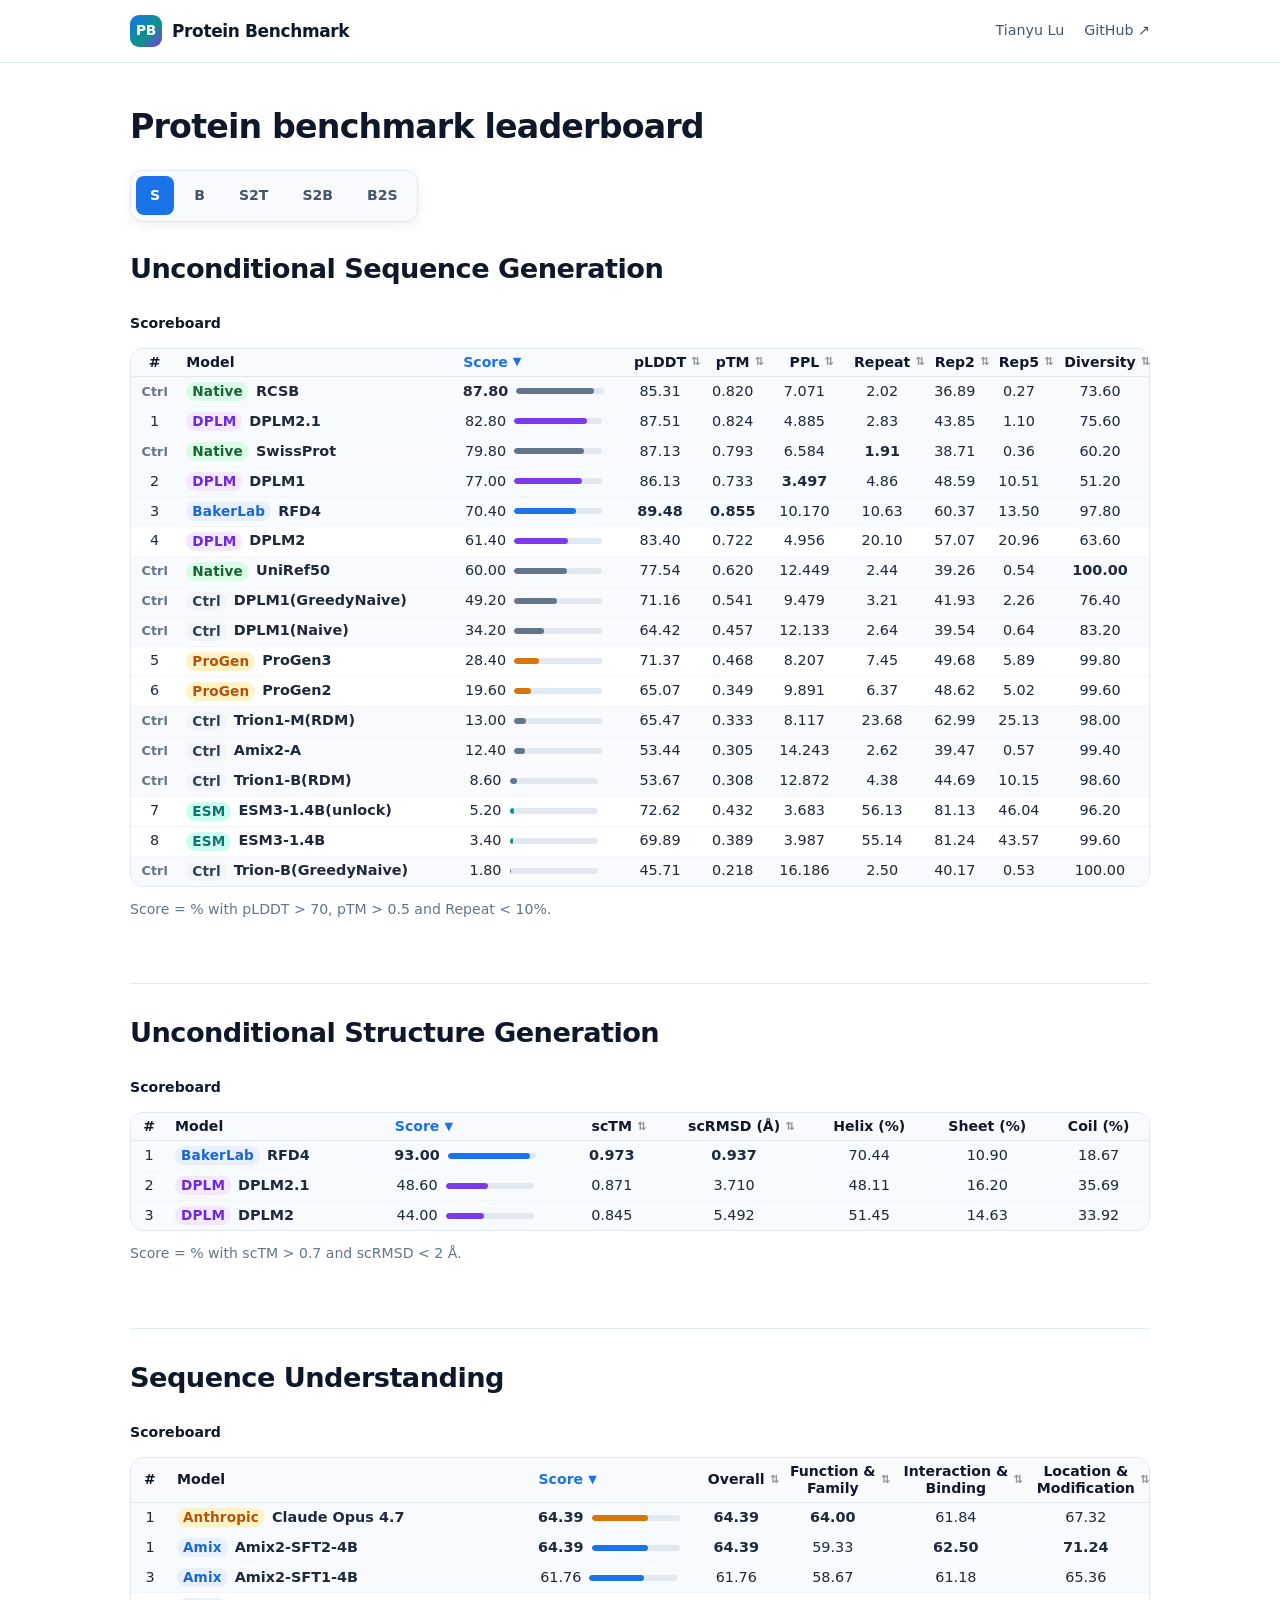
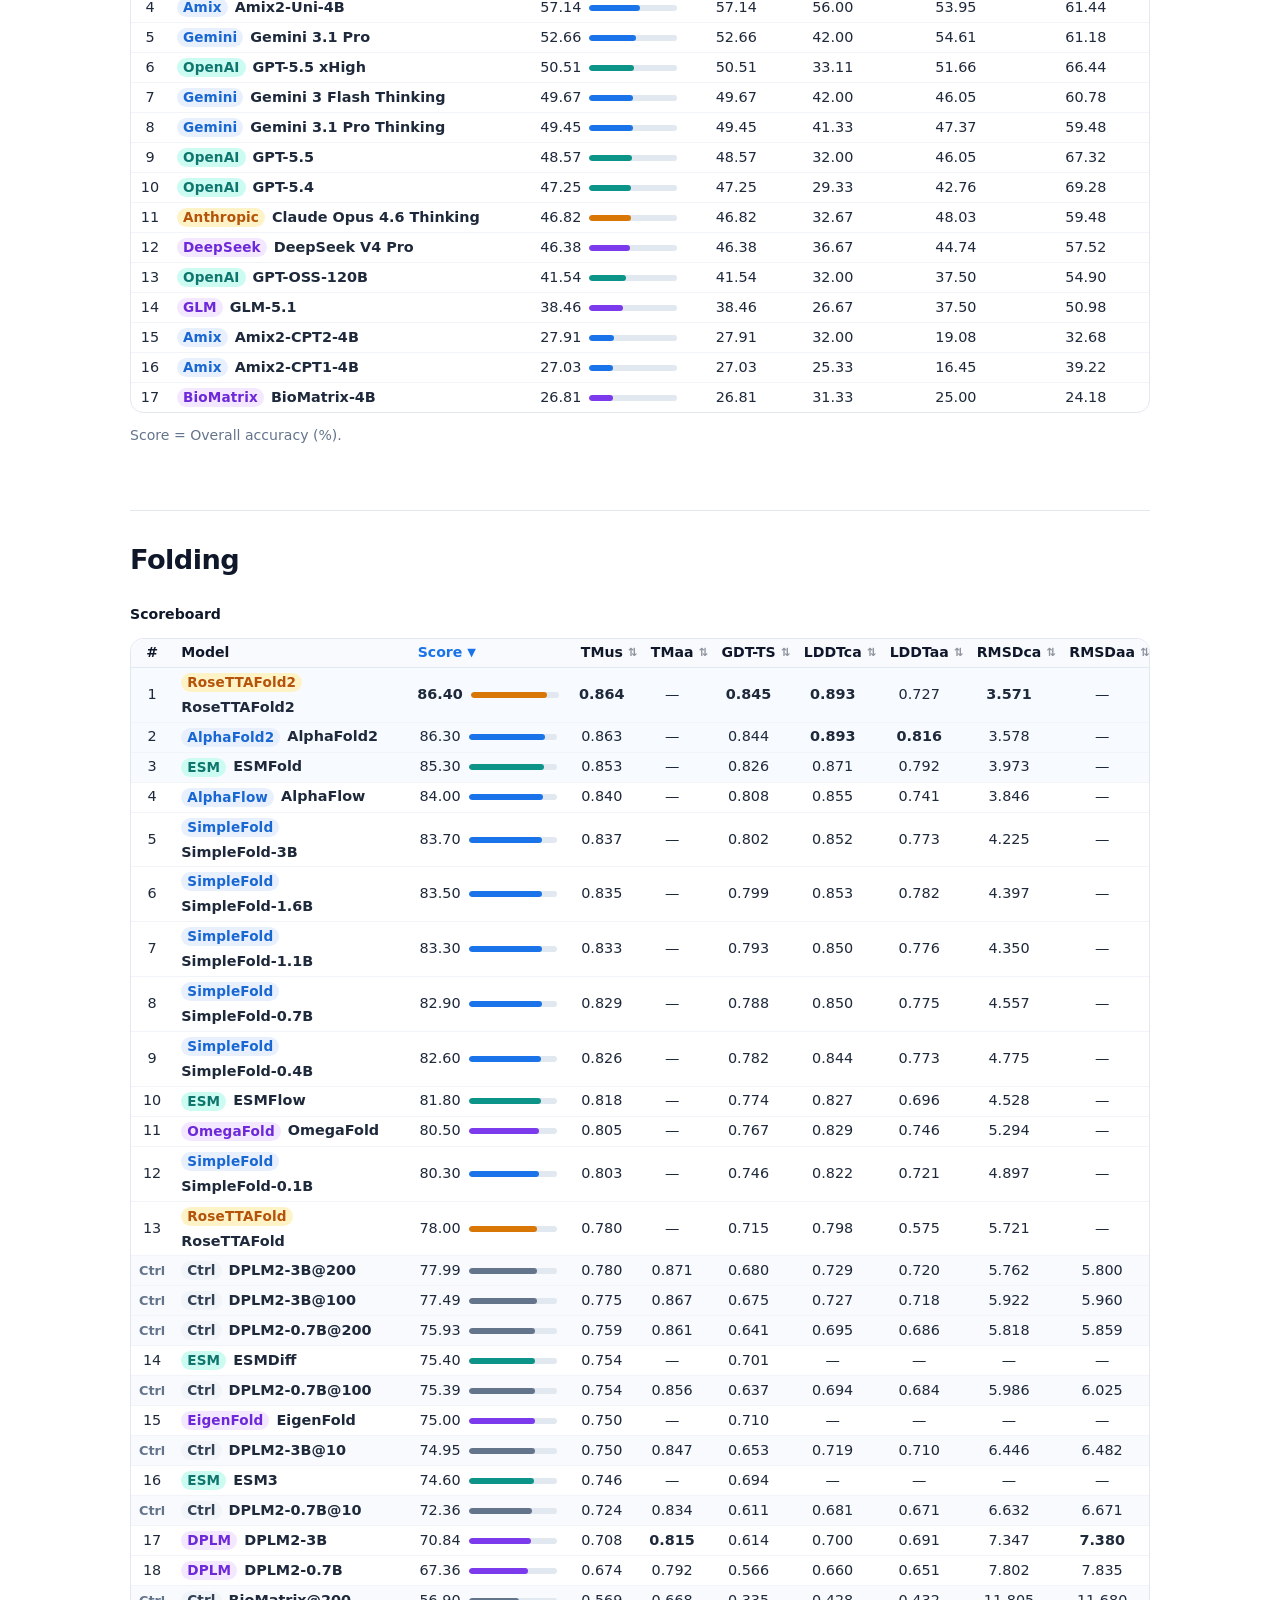
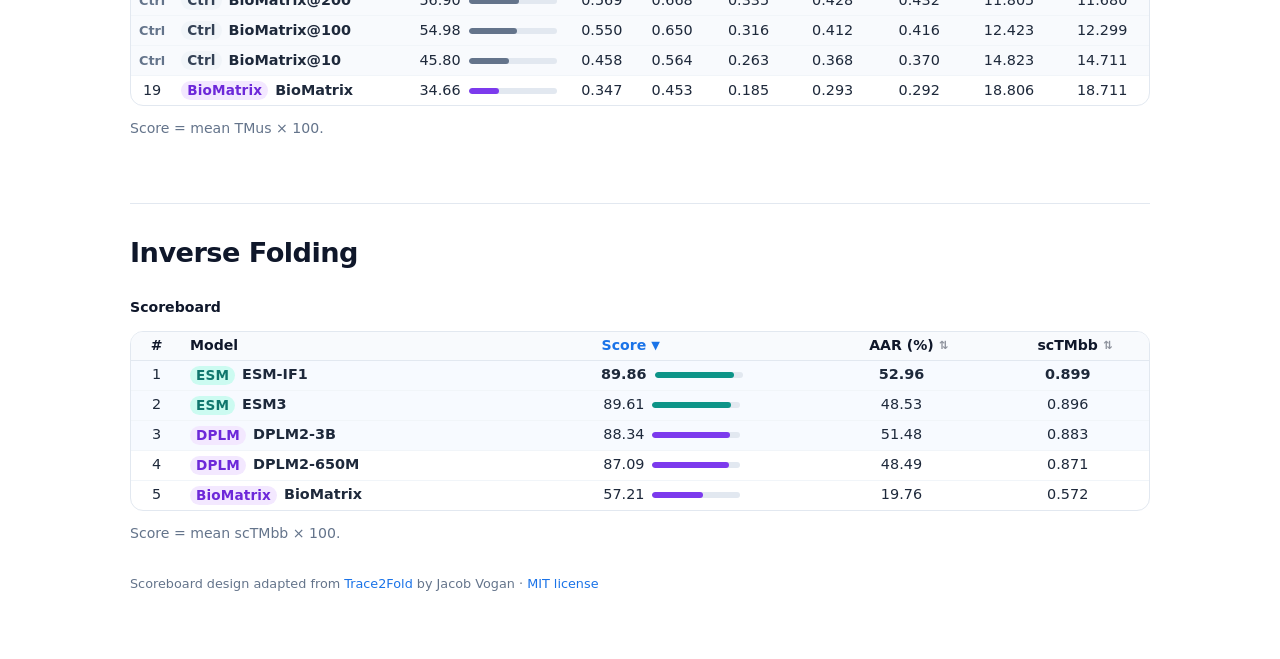
==== commit 5cbb015a: "Include Native references in best-metric highlighting" ====
--- a/leaderboard/index.html
+++ b/leaderboard/index.html
@@ -41,23 +41,23 @@
           <th class="num" scope="col" data-sort="6" data-label="Rep5" data-direction="lower" aria-sort="none"><button type="button" aria-label="Sort by Rep5"><span class="metric-label">Rep5</span></button></th>
           <th class="num" scope="col" data-sort="7" data-label="Diversity" data-direction="higher" aria-sort="none"><button type="button" aria-label="Sort by sequence diversity"><span class="metric-label">Diversity</span></button></th>
         </tr></thead>
-        <tbody><tr class="control-row" data-control="true"><td class="num rank">Ctrl</td><th scope="row"><div class="model-cell"><span class="fam-pill fam-native">Native</span><strong>RCSB</strong></div></th><td class="num" data-value="87.8"><span class="lb-score-cell"><span class="metric-value">87.80</span><span aria-hidden="true" class="lb-inline-track"><span class="lb-inline-fill fill-ctrl" style="width:87.8%"></span></span></span></td><td class="num" data-value="85.31493773460389"><span class="metric-value">85.31</span></td><td class="num" data-value="0.8201845872402191"><span class="metric-value">0.820</span></td><td class="num" data-value="7.071015860579844"><span class="metric-value">7.071</span></td><td class="num" data-value="2.017504264017056"><span class="metric-value">2.02</span></td><td class="num" data-value="36.89309321496218"><span class="metric-value">36.89</span></td><td class="num" data-value="0.2744848750238345"><span class="metric-value">0.27</span></td><td class="num" data-value="73.6"><span class="metric-value">73.60</span></td></tr>
-<tr class="lead-row"><td class="num rank">1</td><th scope="row"><div class="model-cell"><span class="fam-pill fam-open">DPLM</span><strong>DPLM2.1</strong></div></th><td class="num" data-value="82.8"><span class="lb-score-cell"><span class="metric-value"><strong>82.80</strong></span><span aria-hidden="true" class="lb-inline-track"><span class="lb-inline-fill fill-open" style="width:82.8%"></span></span></span></td><td class="num" data-value="87.50764076709747"><span class="metric-value">87.51</span></td><td class="num" data-value="0.8242855485975742"><span class="metric-value">0.824</span></td><td class="num" data-value="4.885156331310092"><span class="metric-value">4.885</span></td><td class="num" data-value="2.8276666666666666"><span class="metric-value"><strong>2.83</strong></span></td><td class="num" data-value="43.85095969056862"><span class="metric-value">43.85</span></td><td class="num" data-value="1.104052101805558"><span class="metric-value">1.10</span></td><td class="num" data-value="75.6"><span class="metric-value">75.60</span></td></tr>
-<tr class="control-row" data-control="true"><td class="num rank">Ctrl</td><th scope="row"><div class="model-cell"><span class="fam-pill fam-native">Native</span><strong>SwissProt</strong></div></th><td class="num" data-value="79.8"><span class="lb-score-cell"><span class="metric-value">79.80</span><span aria-hidden="true" class="lb-inline-track"><span class="lb-inline-fill fill-ctrl" style="width:79.8%"></span></span></span></td><td class="num" data-value="87.13434001207352"><span class="metric-value">87.13</span></td><td class="num" data-value="0.79286023914814"><span class="metric-value">0.793</span></td><td class="num" data-value="6.584341749969621"><span class="metric-value">6.584</span></td><td class="num" data-value="1.9055"><span class="metric-value">1.91</span></td><td class="num" data-value="38.711663112167344"><span class="metric-value">38.71</span></td><td class="num" data-value="0.3577313140389177"><span class="metric-value">0.36</span></td><td class="num" data-value="60.2"><span class="metric-value">60.20</span></td></tr>
-<tr class="lead-row"><td class="num rank">2</td><th scope="row"><div class="model-cell"><span class="fam-pill fam-open">DPLM</span><strong>DPLM1</strong></div></th><td class="num" data-value="77"><span class="lb-score-cell"><span class="metric-value">77.00</span><span aria-hidden="true" class="lb-inline-track"><span class="lb-inline-fill fill-open" style="width:77%"></span></span></span></td><td class="num" data-value="86.12947934865952"><span class="metric-value">86.13</span></td><td class="num" data-value="0.7328143844902515"><span class="metric-value">0.733</span></td><td class="num" data-value="3.4973728458395184"><span class="metric-value"><strong>3.497</strong></span></td><td class="num" data-value="4.863266666666666"><span class="metric-value">4.86</span></td><td class="num" data-value="48.5883584359313"><span class="metric-value">48.59</span></td><td class="num" data-value="10.514617652693689"><span class="metric-value">10.51</span></td><td class="num" data-value="51.2"><span class="metric-value">51.20</span></td></tr>
-<tr class="lead-row"><td class="num rank">3</td><th scope="row"><div class="model-cell"><span class="fam-pill fam-gemini">BakerLab</span><strong>RFD4</strong></div></th><td class="num" data-value="70.4"><span class="lb-score-cell"><span class="metric-value">70.40</span><span aria-hidden="true" class="lb-inline-track"><span class="lb-inline-fill fill-gemini" style="width:70.4%"></span></span></span></td><td class="num" data-value="89.47761073112488"><span class="metric-value"><strong>89.48</strong></span></td><td class="num" data-value="0.8546968519687652"><span class="metric-value"><strong>0.855</strong></span></td><td class="num" data-value="10.169534748496961"><span class="metric-value">10.170</span></td><td class="num" data-value="10.628033333333335"><span class="metric-value">10.63</span></td><td class="num" data-value="60.36924320554681"><span class="metric-value">60.37</span></td><td class="num" data-value="13.497483015887394"><span class="metric-value">13.50</span></td><td class="num" data-value="97.8"><span class="metric-value">97.80</span></td></tr>
-<tr class=""><td class="num rank">4</td><th scope="row"><div class="model-cell"><span class="fam-pill fam-open">DPLM</span><strong>DPLM2</strong></div></th><td class="num" data-value="61.4"><span class="lb-score-cell"><span class="metric-value">61.40</span><span aria-hidden="true" class="lb-inline-track"><span class="lb-inline-fill fill-open" style="width:61.4%"></span></span></span></td><td class="num" data-value="83.4013713479042"><span class="metric-value">83.40</span></td><td class="num" data-value="0.7218038886636495"><span class="metric-value">0.722</span></td><td class="num" data-value="4.955632244556023"><span class="metric-value">4.956</span></td><td class="num" data-value="20.1039"><span class="metric-value">20.10</span></td><td class="num" data-value="57.0701771016898"><span class="metric-value">57.07</span></td><td class="num" data-value="20.956358143109295"><span class="metric-value">20.96</span></td><td class="num" data-value="63.6"><span class="metric-value">63.60</span></td></tr>
-<tr class="control-row" data-control="true"><td class="num rank">Ctrl</td><th scope="row"><div class="model-cell"><span class="fam-pill fam-native">Native</span><strong>UniRef50</strong></div></th><td class="num" data-value="60"><span class="lb-score-cell"><span class="metric-value">60.00</span><span aria-hidden="true" class="lb-inline-track"><span class="lb-inline-fill fill-ctrl" style="width:60%"></span></span></span></td><td class="num" data-value="77.54070827364922"><span class="metric-value">77.54</span></td><td class="num" data-value="0.6199293075054884"><span class="metric-value">0.620</span></td><td class="num" data-value="12.449176635637425"><span class="metric-value">12.449</span></td><td class="num" data-value="2.4446333333333334"><span class="metric-value">2.44</span></td><td class="num" data-value="39.26393063914839"><span class="metric-value">39.26</span></td><td class="num" data-value="0.5445224186871653"><span class="metric-value">0.54</span></td><td class="num" data-value="100"><span class="metric-value">100.00</span></td></tr>
-<tr class="control-row" data-control="true"><td class="num rank">Ctrl</td><th scope="row"><div class="model-cell"><span class="fam-pill fam-ctrl">Ctrl</span><strong>DPLM1(GreedyNaive)</strong></div></th><td class="num" data-value="49.2"><span class="lb-score-cell"><span class="metric-value">49.20</span><span aria-hidden="true" class="lb-inline-track"><span class="lb-inline-fill fill-ctrl" style="width:49.2%"></span></span></span></td><td class="num" data-value="71.15992800593376"><span class="metric-value">71.16</span></td><td class="num" data-value="0.5409877338856459"><span class="metric-value">0.541</span></td><td class="num" data-value="9.47868342873805"><span class="metric-value">9.479</span></td><td class="num" data-value="3.2120333333333333"><span class="metric-value">3.21</span></td><td class="num" data-value="41.92939326276087"><span class="metric-value">41.93</span></td><td class="num" data-value="2.260494265736201"><span class="metric-value">2.26</span></td><td class="num" data-value="76.4"><span class="metric-value">76.40</span></td></tr>
-<tr class="control-row" data-control="true"><td class="num rank">Ctrl</td><th scope="row"><div class="model-cell"><span class="fam-pill fam-ctrl">Ctrl</span><strong>DPLM1(Naive)</strong></div></th><td class="num" data-value="34.2"><span class="lb-score-cell"><span class="metric-value">34.20</span><span aria-hidden="true" class="lb-inline-track"><span class="lb-inline-fill fill-ctrl" style="width:34.2%"></span></span></span></td><td class="num" data-value="64.41804144382476"><span class="metric-value">64.42</span></td><td class="num" data-value="0.45730264300107953"><span class="metric-value">0.457</span></td><td class="num" data-value="12.133406483591086"><span class="metric-value">12.133</span></td><td class="num" data-value="2.6410333333333336"><span class="metric-value">2.64</span></td><td class="num" data-value="39.53656663100524"><span class="metric-value">39.54</span></td><td class="num" data-value="0.6443381951734487"><span class="metric-value">0.64</span></td><td class="num" data-value="83.2"><span class="metric-value">83.20</span></td></tr>
-<tr class=""><td class="num rank">5</td><th scope="row"><div class="model-cell"><span class="fam-pill fam-anthropic">ProGen</span><strong>ProGen3</strong></div></th><td class="num" data-value="28.4"><span class="lb-score-cell"><span class="metric-value">28.40</span><span aria-hidden="true" class="lb-inline-track"><span class="lb-inline-fill fill-anthropic" style="width:28.4%"></span></span></span></td><td class="num" data-value="71.36772130727768"><span class="metric-value">71.37</span></td><td class="num" data-value="0.46790730172395706"><span class="metric-value">0.468</span></td><td class="num" data-value="8.206859328177368"><span class="metric-value">8.207</span></td><td class="num" data-value="7.452466666666667"><span class="metric-value">7.45</span></td><td class="num" data-value="49.680034390539646"><span class="metric-value">49.68</span></td><td class="num" data-value="5.892708258635678"><span class="metric-value">5.89</span></td><td class="num" data-value="99.8"><span class="metric-value"><strong>99.80</strong></span></td></tr>
-<tr class=""><td class="num rank">6</td><th scope="row"><div class="model-cell"><span class="fam-pill fam-anthropic">ProGen</span><strong>ProGen2</strong></div></th><td class="num" data-value="19.6"><span class="lb-score-cell"><span class="metric-value">19.60</span><span aria-hidden="true" class="lb-inline-track"><span class="lb-inline-fill fill-anthropic" style="width:19.6%"></span></span></span></td><td class="num" data-value="65.07395952343941"><span class="metric-value">65.07</span></td><td class="num" data-value="0.3487666628807783"><span class="metric-value">0.349</span></td><td class="num" data-value="9.891301092603612"><span class="metric-value">9.891</span></td><td class="num" data-value="6.373033333333334"><span class="metric-value">6.37</span></td><td class="num" data-value="48.61660372701288"><span class="metric-value">48.62</span></td><td class="num" data-value="5.023612944292668"><span class="metric-value">5.02</span></td><td class="num" data-value="99.6"><span class="metric-value">99.60</span></td></tr>
-<tr class="control-row" data-control="true"><td class="num rank">Ctrl</td><th scope="row"><div class="model-cell"><span class="fam-pill fam-ctrl">Ctrl</span><strong>Trion1-M(RDM)</strong></div></th><td class="num" data-value="13"><span class="lb-score-cell"><span class="metric-value">13.00</span><span aria-hidden="true" class="lb-inline-track"><span class="lb-inline-fill fill-ctrl" style="width:13%"></span></span></span></td><td class="num" data-value="65.47120409607888"><span class="metric-value">65.47</span></td><td class="num" data-value="0.33266978830099103"><span class="metric-value">0.333</span></td><td class="num" data-value="8.116603485253357"><span class="metric-value">8.117</span></td><td class="num" data-value="23.67653333333333"><span class="metric-value">23.68</span></td><td class="num" data-value="62.990056351724945"><span class="metric-value">62.99</span></td><td class="num" data-value="25.129788008503446"><span class="metric-value">25.13</span></td><td class="num" data-value="98"><span class="metric-value">98.00</span></td></tr>
-<tr class="control-row" data-control="true"><td class="num rank">Ctrl</td><th scope="row"><div class="model-cell"><span class="fam-pill fam-ctrl">Ctrl</span><strong>Amix2-A</strong></div></th><td class="num" data-value="12.4"><span class="lb-score-cell"><span class="metric-value">12.40</span><span aria-hidden="true" class="lb-inline-track"><span class="lb-inline-fill fill-ctrl" style="width:12.4%"></span></span></span></td><td class="num" data-value="53.43648527264595"><span class="metric-value">53.44</span></td><td class="num" data-value="0.30493739011883736"><span class="metric-value">0.305</span></td><td class="num" data-value="14.242789564994283"><span class="metric-value">14.243</span></td><td class="num" data-value="2.6169333333333333"><span class="metric-value">2.62</span></td><td class="num" data-value="39.46577730249245"><span class="metric-value">39.47</span></td><td class="num" data-value="0.5734574428698854"><span class="metric-value">0.57</span></td><td class="num" data-value="99.4"><span class="metric-value">99.40</span></td></tr>
-<tr class="control-row" data-control="true"><td class="num rank">Ctrl</td><th scope="row"><div class="model-cell"><span class="fam-pill fam-ctrl">Ctrl</span><strong>Trion1-B(RDM)</strong></div></th><td class="num" data-value="8.6"><span class="lb-score-cell"><span class="metric-value">8.60</span><span aria-hidden="true" class="lb-inline-track"><span class="lb-inline-fill fill-ctrl" style="width:8.6%"></span></span></span></td><td class="num" data-value="53.670654439926146"><span class="metric-value">53.67</span></td><td class="num" data-value="0.30785826240479947"><span class="metric-value">0.308</span></td><td class="num" data-value="12.871932854194444"><span class="metric-value">12.872</span></td><td class="num" data-value="4.382233333333333"><span class="metric-value">4.38</span></td><td class="num" data-value="44.69117088282172"><span class="metric-value">44.69</span></td><td class="num" data-value="10.146966522600163"><span class="metric-value">10.15</span></td><td class="num" data-value="98.6"><span class="metric-value">98.60</span></td></tr>
-<tr class=""><td class="num rank">7</td><th scope="row"><div class="model-cell"><span class="fam-pill fam-openai">ESM</span><strong>ESM3-1.4B(unlock)</strong></div></th><td class="num" data-value="5.2"><span class="lb-score-cell"><span class="metric-value">5.20</span><span aria-hidden="true" class="lb-inline-track"><span class="lb-inline-fill fill-openai" style="width:5.2%"></span></span></span></td><td class="num" data-value="72.61731125712394"><span class="metric-value">72.62</span></td><td class="num" data-value="0.4321004656106234"><span class="metric-value">0.432</span></td><td class="num" data-value="3.6829053881575002"><span class="metric-value">3.683</span></td><td class="num" data-value="56.1252"><span class="metric-value">56.13</span></td><td class="num" data-value="81.12613168132302"><span class="metric-value">81.13</span></td><td class="num" data-value="46.03736529036068"><span class="metric-value">46.04</span></td><td class="num" data-value="96.2"><span class="metric-value">96.20</span></td></tr>
-<tr class=""><td class="num rank">8</td><th scope="row"><div class="model-cell"><span class="fam-pill fam-openai">ESM</span><strong>ESM3-1.4B</strong></div></th><td class="num" data-value="3.4"><span class="lb-score-cell"><span class="metric-value">3.40</span><span aria-hidden="true" class="lb-inline-track"><span class="lb-inline-fill fill-openai" style="width:3.4%"></span></span></span></td><td class="num" data-value="69.88829928636551"><span class="metric-value">69.89</span></td><td class="num" data-value="0.3893131612688303"><span class="metric-value">0.389</span></td><td class="num" data-value="3.987468043125029"><span class="metric-value">3.987</span></td><td class="num" data-value="55.1362"><span class="metric-value">55.14</span></td><td class="num" data-value="81.23750763134983"><span class="metric-value">81.24</span></td><td class="num" data-value="43.56521408932123"><span class="metric-value">43.57</span></td><td class="num" data-value="99.6"><span class="metric-value">99.60</span></td></tr>
-<tr class="control-row" data-control="true"><td class="num rank">Ctrl</td><th scope="row"><div class="model-cell"><span class="fam-pill fam-ctrl">Ctrl</span><strong>Trion-B(GreedyNaive)</strong></div></th><td class="num" data-value="1.8"><span class="lb-score-cell"><span class="metric-value">1.80</span><span aria-hidden="true" class="lb-inline-track"><span class="lb-inline-fill fill-ctrl" style="width:1.8%"></span></span></span></td><td class="num" data-value="45.71293793916702"><span class="metric-value">45.71</span></td><td class="num" data-value="0.21808079136908054"><span class="metric-value">0.218</span></td><td class="num" data-value="16.186246514808566"><span class="metric-value">16.186</span></td><td class="num" data-value="2.4961"><span class="metric-value">2.50</span></td><td class="num" data-value="40.16909262217283"><span class="metric-value">40.17</span></td><td class="num" data-value="0.5349618129860068"><span class="metric-value">0.53</span></td><td class="num" data-value="100"><span class="metric-value">100.00</span></td></tr></tbody>
+        <tbody><tr class="control-row" data-control="true"><td class="num rank">Ctrl</td><th scope="row"><div class="model-cell"><span class="fam-pill fam-native">Native</span><strong>RCSB</strong></div></th><td class="num" data-value="87.8"><span class="lb-score-cell"><span class="metric-value"><strong>87.80</strong></span><span class="lb-inline-track" aria-hidden="true"><span class="lb-inline-fill fill-ctrl" style="width:87.8%"></span></span></span></td><td class="num" data-value="85.31493773460389"><span class="metric-value">85.31</span></td><td class="num" data-value="0.8201845872402191"><span class="metric-value">0.820</span></td><td class="num" data-value="7.071015860579844"><span class="metric-value">7.071</span></td><td class="num" data-value="2.017504264017056"><span class="metric-value">2.02</span></td><td class="num" data-value="36.89309321496218"><span class="metric-value">36.89</span></td><td class="num" data-value="0.2744848750238345"><span class="metric-value">0.27</span></td><td class="num" data-value="73.6"><span class="metric-value">73.60</span></td></tr>
+<tr class="lead-row"><td class="num rank">1</td><th scope="row"><div class="model-cell"><span class="fam-pill fam-open">DPLM</span><strong>DPLM2.1</strong></div></th><td class="num" data-value="82.8"><span class="lb-score-cell"><span class="metric-value">82.80</span><span class="lb-inline-track" aria-hidden="true"><span class="lb-inline-fill fill-open" style="width:82.8%"></span></span></span></td><td class="num" data-value="87.50764076709747"><span class="metric-value">87.51</span></td><td class="num" data-value="0.8242855485975742"><span class="metric-value">0.824</span></td><td class="num" data-value="4.885156331310092"><span class="metric-value">4.885</span></td><td class="num" data-value="2.8276666666666666"><span class="metric-value">2.83</span></td><td class="num" data-value="43.85095969056862"><span class="metric-value">43.85</span></td><td class="num" data-value="1.104052101805558"><span class="metric-value">1.10</span></td><td class="num" data-value="75.6"><span class="metric-value">75.60</span></td></tr>
+<tr class="control-row" data-control="true"><td class="num rank">Ctrl</td><th scope="row"><div class="model-cell"><span class="fam-pill fam-native">Native</span><strong>SwissProt</strong></div></th><td class="num" data-value="79.8"><span class="lb-score-cell"><span class="metric-value">79.80</span><span class="lb-inline-track" aria-hidden="true"><span class="lb-inline-fill fill-ctrl" style="width:79.8%"></span></span></span></td><td class="num" data-value="87.13434001207352"><span class="metric-value">87.13</span></td><td class="num" data-value="0.79286023914814"><span class="metric-value">0.793</span></td><td class="num" data-value="6.584341749969621"><span class="metric-value">6.584</span></td><td class="num" data-value="1.9055"><span class="metric-value"><strong>1.91</strong></span></td><td class="num" data-value="38.711663112167344"><span class="metric-value">38.71</span></td><td class="num" data-value="0.3577313140389177"><span class="metric-value">0.36</span></td><td class="num" data-value="60.2"><span class="metric-value">60.20</span></td></tr>
+<tr class="lead-row"><td class="num rank">2</td><th scope="row"><div class="model-cell"><span class="fam-pill fam-open">DPLM</span><strong>DPLM1</strong></div></th><td class="num" data-value="77"><span class="lb-score-cell"><span class="metric-value">77.00</span><span class="lb-inline-track" aria-hidden="true"><span class="lb-inline-fill fill-open" style="width:77%"></span></span></span></td><td class="num" data-value="86.12947934865952"><span class="metric-value">86.13</span></td><td class="num" data-value="0.7328143844902515"><span class="metric-value">0.733</span></td><td class="num" data-value="3.4973728458395184"><span class="metric-value"><strong>3.497</strong></span></td><td class="num" data-value="4.863266666666666"><span class="metric-value">4.86</span></td><td class="num" data-value="48.5883584359313"><span class="metric-value">48.59</span></td><td class="num" data-value="10.514617652693689"><span class="metric-value">10.51</span></td><td class="num" data-value="51.2"><span class="metric-value">51.20</span></td></tr>
+<tr class="lead-row"><td class="num rank">3</td><th scope="row"><div class="model-cell"><span class="fam-pill fam-gemini">BakerLab</span><strong>RFD4</strong></div></th><td class="num" data-value="70.4"><span class="lb-score-cell"><span class="metric-value">70.40</span><span class="lb-inline-track" aria-hidden="true"><span class="lb-inline-fill fill-gemini" style="width:70.4%"></span></span></span></td><td class="num" data-value="89.47761073112488"><span class="metric-value"><strong>89.48</strong></span></td><td class="num" data-value="0.8546968519687652"><span class="metric-value"><strong>0.855</strong></span></td><td class="num" data-value="10.169534748496961"><span class="metric-value">10.170</span></td><td class="num" data-value="10.628033333333335"><span class="metric-value">10.63</span></td><td class="num" data-value="60.36924320554681"><span class="metric-value">60.37</span></td><td class="num" data-value="13.497483015887394"><span class="metric-value">13.50</span></td><td class="num" data-value="97.8"><span class="metric-value">97.80</span></td></tr>
+<tr class=""><td class="num rank">4</td><th scope="row"><div class="model-cell"><span class="fam-pill fam-open">DPLM</span><strong>DPLM2</strong></div></th><td class="num" data-value="61.4"><span class="lb-score-cell"><span class="metric-value">61.40</span><span class="lb-inline-track" aria-hidden="true"><span class="lb-inline-fill fill-open" style="width:61.4%"></span></span></span></td><td class="num" data-value="83.4013713479042"><span class="metric-value">83.40</span></td><td class="num" data-value="0.7218038886636495"><span class="metric-value">0.722</span></td><td class="num" data-value="4.955632244556023"><span class="metric-value">4.956</span></td><td class="num" data-value="20.1039"><span class="metric-value">20.10</span></td><td class="num" data-value="57.0701771016898"><span class="metric-value">57.07</span></td><td class="num" data-value="20.956358143109295"><span class="metric-value">20.96</span></td><td class="num" data-value="63.6"><span class="metric-value">63.60</span></td></tr>
+<tr class="control-row" data-control="true"><td class="num rank">Ctrl</td><th scope="row"><div class="model-cell"><span class="fam-pill fam-native">Native</span><strong>UniRef50</strong></div></th><td class="num" data-value="60"><span class="lb-score-cell"><span class="metric-value">60.00</span><span class="lb-inline-track" aria-hidden="true"><span class="lb-inline-fill fill-ctrl" style="width:60%"></span></span></span></td><td class="num" data-value="77.54070827364922"><span class="metric-value">77.54</span></td><td class="num" data-value="0.6199293075054884"><span class="metric-value">0.620</span></td><td class="num" data-value="12.449176635637425"><span class="metric-value">12.449</span></td><td class="num" data-value="2.4446333333333334"><span class="metric-value">2.44</span></td><td class="num" data-value="39.26393063914839"><span class="metric-value">39.26</span></td><td class="num" data-value="0.5445224186871653"><span class="metric-value">0.54</span></td><td class="num" data-value="100"><span class="metric-value"><strong>100.00</strong></span></td></tr>
+<tr class="control-row" data-control="true"><td class="num rank">Ctrl</td><th scope="row"><div class="model-cell"><span class="fam-pill fam-ctrl">Ctrl</span><strong>DPLM1(GreedyNaive)</strong></div></th><td class="num" data-value="49.2"><span class="lb-score-cell"><span class="metric-value">49.20</span><span class="lb-inline-track" aria-hidden="true"><span class="lb-inline-fill fill-ctrl" style="width:49.2%"></span></span></span></td><td class="num" data-value="71.15992800593376"><span class="metric-value">71.16</span></td><td class="num" data-value="0.5409877338856459"><span class="metric-value">0.541</span></td><td class="num" data-value="9.47868342873805"><span class="metric-value">9.479</span></td><td class="num" data-value="3.2120333333333333"><span class="metric-value">3.21</span></td><td class="num" data-value="41.92939326276087"><span class="metric-value">41.93</span></td><td class="num" data-value="2.260494265736201"><span class="metric-value">2.26</span></td><td class="num" data-value="76.4"><span class="metric-value">76.40</span></td></tr>
+<tr class="control-row" data-control="true"><td class="num rank">Ctrl</td><th scope="row"><div class="model-cell"><span class="fam-pill fam-ctrl">Ctrl</span><strong>DPLM1(Naive)</strong></div></th><td class="num" data-value="34.2"><span class="lb-score-cell"><span class="metric-value">34.20</span><span class="lb-inline-track" aria-hidden="true"><span class="lb-inline-fill fill-ctrl" style="width:34.2%"></span></span></span></td><td class="num" data-value="64.41804144382476"><span class="metric-value">64.42</span></td><td class="num" data-value="0.45730264300107953"><span class="metric-value">0.457</span></td><td class="num" data-value="12.133406483591086"><span class="metric-value">12.133</span></td><td class="num" data-value="2.6410333333333336"><span class="metric-value">2.64</span></td><td class="num" data-value="39.53656663100524"><span class="metric-value">39.54</span></td><td class="num" data-value="0.6443381951734487"><span class="metric-value">0.64</span></td><td class="num" data-value="83.2"><span class="metric-value">83.20</span></td></tr>
+<tr class=""><td class="num rank">5</td><th scope="row"><div class="model-cell"><span class="fam-pill fam-anthropic">ProGen</span><strong>ProGen3</strong></div></th><td class="num" data-value="28.4"><span class="lb-score-cell"><span class="metric-value">28.40</span><span class="lb-inline-track" aria-hidden="true"><span class="lb-inline-fill fill-anthropic" style="width:28.4%"></span></span></span></td><td class="num" data-value="71.36772130727768"><span class="metric-value">71.37</span></td><td class="num" data-value="0.46790730172395706"><span class="metric-value">0.468</span></td><td class="num" data-value="8.206859328177368"><span class="metric-value">8.207</span></td><td class="num" data-value="7.452466666666667"><span class="metric-value">7.45</span></td><td class="num" data-value="49.680034390539646"><span class="metric-value">49.68</span></td><td class="num" data-value="5.892708258635678"><span class="metric-value">5.89</span></td><td class="num" data-value="99.8"><span class="metric-value">99.80</span></td></tr>
+<tr class=""><td class="num rank">6</td><th scope="row"><div class="model-cell"><span class="fam-pill fam-anthropic">ProGen</span><strong>ProGen2</strong></div></th><td class="num" data-value="19.6"><span class="lb-score-cell"><span class="metric-value">19.60</span><span class="lb-inline-track" aria-hidden="true"><span class="lb-inline-fill fill-anthropic" style="width:19.6%"></span></span></span></td><td class="num" data-value="65.07395952343941"><span class="metric-value">65.07</span></td><td class="num" data-value="0.3487666628807783"><span class="metric-value">0.349</span></td><td class="num" data-value="9.891301092603612"><span class="metric-value">9.891</span></td><td class="num" data-value="6.373033333333334"><span class="metric-value">6.37</span></td><td class="num" data-value="48.61660372701288"><span class="metric-value">48.62</span></td><td class="num" data-value="5.023612944292668"><span class="metric-value">5.02</span></td><td class="num" data-value="99.6"><span class="metric-value">99.60</span></td></tr>
+<tr class="control-row" data-control="true"><td class="num rank">Ctrl</td><th scope="row"><div class="model-cell"><span class="fam-pill fam-ctrl">Ctrl</span><strong>Trion1-M(RDM)</strong></div></th><td class="num" data-value="13"><span class="lb-score-cell"><span class="metric-value">13.00</span><span class="lb-inline-track" aria-hidden="true"><span class="lb-inline-fill fill-ctrl" style="width:13%"></span></span></span></td><td class="num" data-value="65.47120409607888"><span class="metric-value">65.47</span></td><td class="num" data-value="0.33266978830099103"><span class="metric-value">0.333</span></td><td class="num" data-value="8.116603485253357"><span class="metric-value">8.117</span></td><td class="num" data-value="23.67653333333333"><span class="metric-value">23.68</span></td><td class="num" data-value="62.990056351724945"><span class="metric-value">62.99</span></td><td class="num" data-value="25.129788008503446"><span class="metric-value">25.13</span></td><td class="num" data-value="98"><span class="metric-value">98.00</span></td></tr>
+<tr class="control-row" data-control="true"><td class="num rank">Ctrl</td><th scope="row"><div class="model-cell"><span class="fam-pill fam-ctrl">Ctrl</span><strong>Amix2-A</strong></div></th><td class="num" data-value="12.4"><span class="lb-score-cell"><span class="metric-value">12.40</span><span class="lb-inline-track" aria-hidden="true"><span class="lb-inline-fill fill-ctrl" style="width:12.4%"></span></span></span></td><td class="num" data-value="53.43648527264595"><span class="metric-value">53.44</span></td><td class="num" data-value="0.30493739011883736"><span class="metric-value">0.305</span></td><td class="num" data-value="14.242789564994283"><span class="metric-value">14.243</span></td><td class="num" data-value="2.6169333333333333"><span class="metric-value">2.62</span></td><td class="num" data-value="39.46577730249245"><span class="metric-value">39.47</span></td><td class="num" data-value="0.5734574428698854"><span class="metric-value">0.57</span></td><td class="num" data-value="99.4"><span class="metric-value">99.40</span></td></tr>
+<tr class="control-row" data-control="true"><td class="num rank">Ctrl</td><th scope="row"><div class="model-cell"><span class="fam-pill fam-ctrl">Ctrl</span><strong>Trion1-B(RDM)</strong></div></th><td class="num" data-value="8.6"><span class="lb-score-cell"><span class="metric-value">8.60</span><span class="lb-inline-track" aria-hidden="true"><span class="lb-inline-fill fill-ctrl" style="width:8.6%"></span></span></span></td><td class="num" data-value="53.670654439926146"><span class="metric-value">53.67</span></td><td class="num" data-value="0.30785826240479947"><span class="metric-value">0.308</span></td><td class="num" data-value="12.871932854194444"><span class="metric-value">12.872</span></td><td class="num" data-value="4.382233333333333"><span class="metric-value">4.38</span></td><td class="num" data-value="44.69117088282172"><span class="metric-value">44.69</span></td><td class="num" data-value="10.146966522600163"><span class="metric-value">10.15</span></td><td class="num" data-value="98.6"><span class="metric-value">98.60</span></td></tr>
+<tr class=""><td class="num rank">7</td><th scope="row"><div class="model-cell"><span class="fam-pill fam-openai">ESM</span><strong>ESM3-1.4B(unlock)</strong></div></th><td class="num" data-value="5.2"><span class="lb-score-cell"><span class="metric-value">5.20</span><span class="lb-inline-track" aria-hidden="true"><span class="lb-inline-fill fill-openai" style="width:5.2%"></span></span></span></td><td class="num" data-value="72.61731125712394"><span class="metric-value">72.62</span></td><td class="num" data-value="0.4321004656106234"><span class="metric-value">0.432</span></td><td class="num" data-value="3.6829053881575002"><span class="metric-value">3.683</span></td><td class="num" data-value="56.1252"><span class="metric-value">56.13</span></td><td class="num" data-value="81.12613168132302"><span class="metric-value">81.13</span></td><td class="num" data-value="46.03736529036068"><span class="metric-value">46.04</span></td><td class="num" data-value="96.2"><span class="metric-value">96.20</span></td></tr>
+<tr class=""><td class="num rank">8</td><th scope="row"><div class="model-cell"><span class="fam-pill fam-openai">ESM</span><strong>ESM3-1.4B</strong></div></th><td class="num" data-value="3.4"><span class="lb-score-cell"><span class="metric-value">3.40</span><span class="lb-inline-track" aria-hidden="true"><span class="lb-inline-fill fill-openai" style="width:3.4%"></span></span></span></td><td class="num" data-value="69.88829928636551"><span class="metric-value">69.89</span></td><td class="num" data-value="0.3893131612688303"><span class="metric-value">0.389</span></td><td class="num" data-value="3.987468043125029"><span class="metric-value">3.987</span></td><td class="num" data-value="55.1362"><span class="metric-value">55.14</span></td><td class="num" data-value="81.23750763134983"><span class="metric-value">81.24</span></td><td class="num" data-value="43.56521408932123"><span class="metric-value">43.57</span></td><td class="num" data-value="99.6"><span class="metric-value">99.60</span></td></tr>
+<tr class="control-row" data-control="true"><td class="num rank">Ctrl</td><th scope="row"><div class="model-cell"><span class="fam-pill fam-ctrl">Ctrl</span><strong>Trion-B(GreedyNaive)</strong></div></th><td class="num" data-value="1.8"><span class="lb-score-cell"><span class="metric-value">1.80</span><span class="lb-inline-track" aria-hidden="true"><span class="lb-inline-fill fill-ctrl" style="width:1.8%"></span></span></span></td><td class="num" data-value="45.71293793916702"><span class="metric-value">45.71</span></td><td class="num" data-value="0.21808079136908054"><span class="metric-value">0.218</span></td><td class="num" data-value="16.186246514808566"><span class="metric-value">16.186</span></td><td class="num" data-value="2.4961"><span class="metric-value">2.50</span></td><td class="num" data-value="40.16909262217283"><span class="metric-value">40.17</span></td><td class="num" data-value="0.5349618129860068"><span class="metric-value">0.53</span></td><td class="num" data-value="100"><span class="metric-value">100.00</span></td></tr></tbody>
       </table>
     </div>
     <p class="sub">Score = % with pLDDT &gt; 70, pTM &gt; 0.5 and Repeat &lt; 10%.</p>
@@ -265,3 +265,4 @@
 
 
 
+
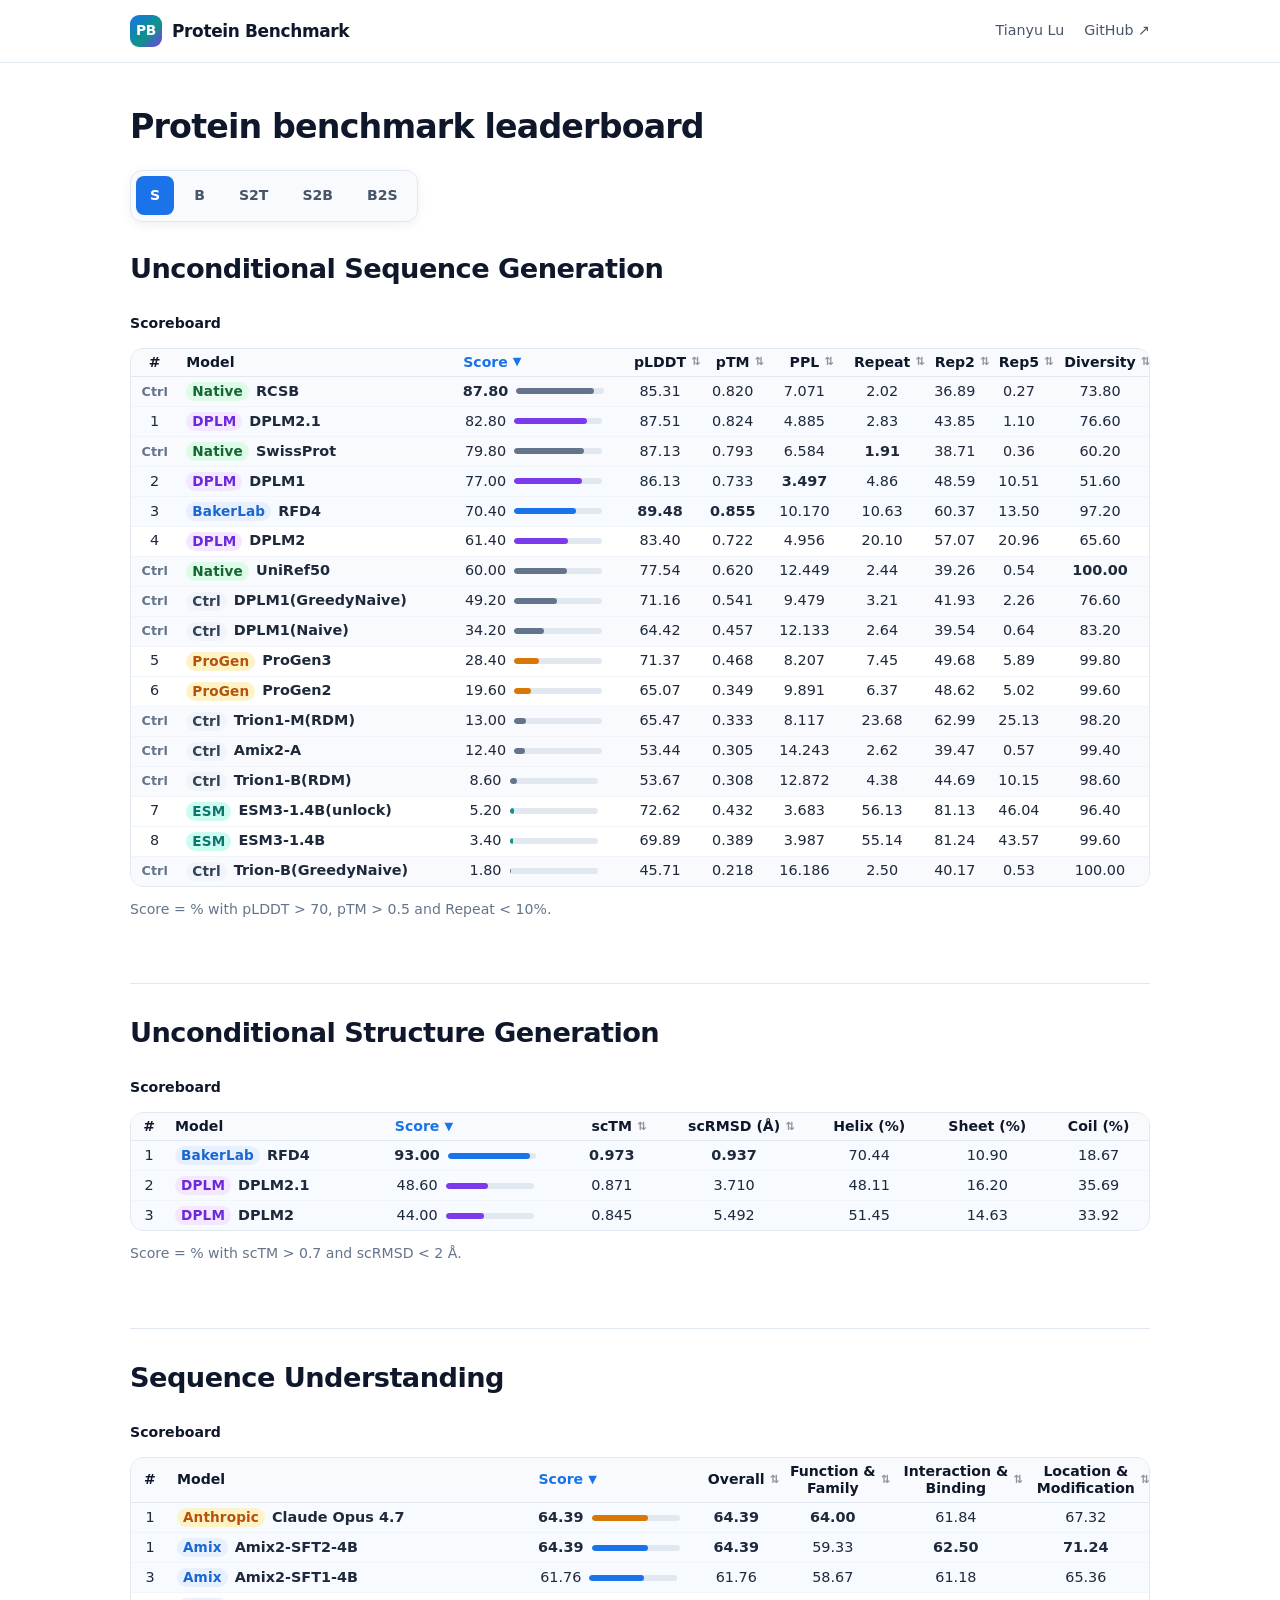
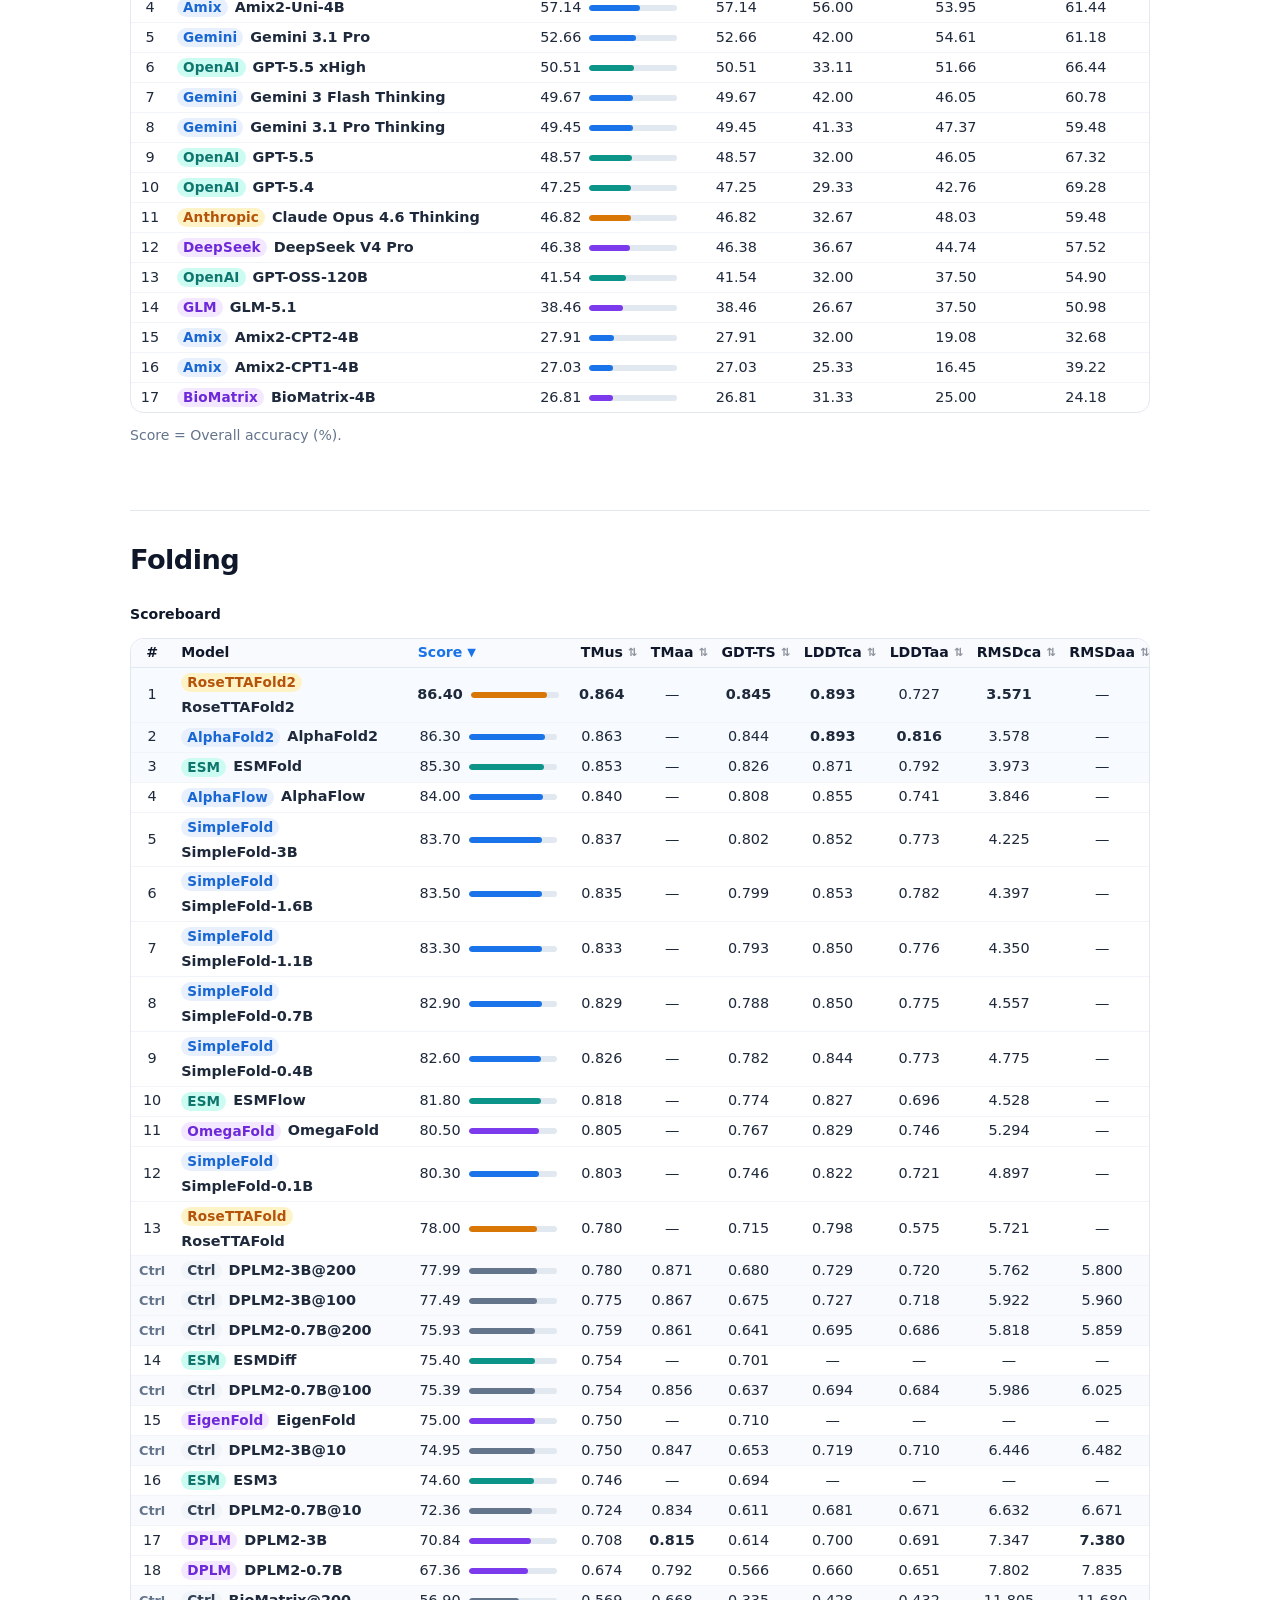
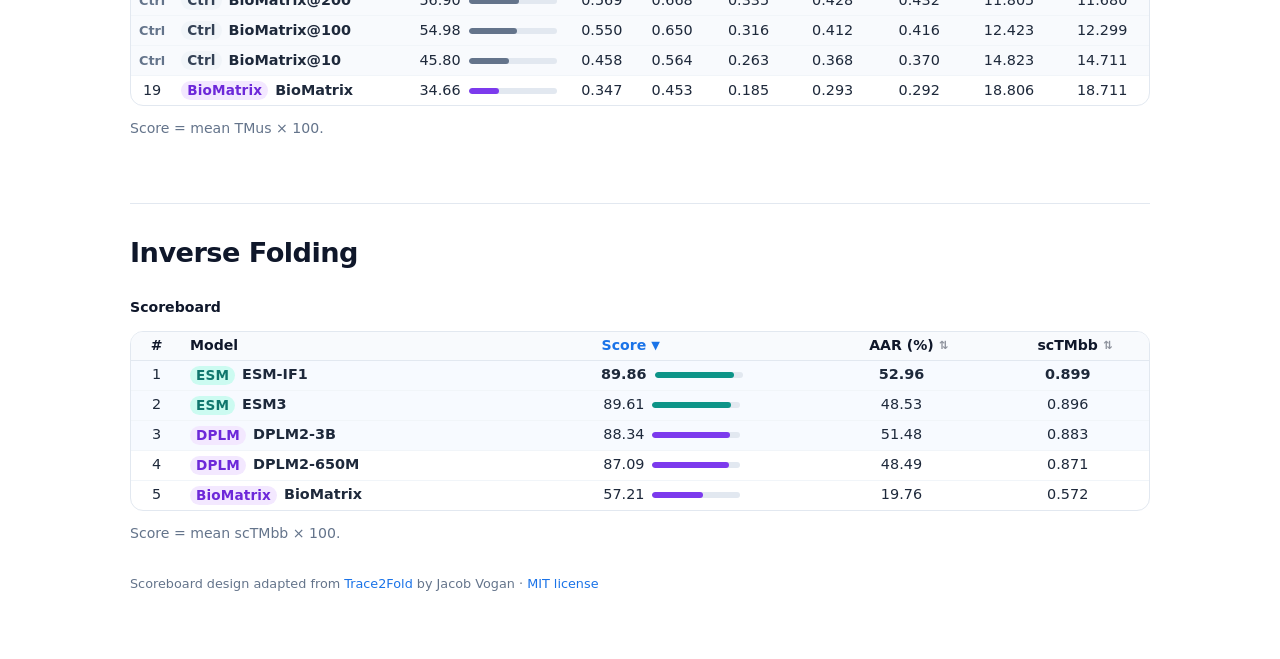
==== commit 65bcfd84: "Compute diversity per length bin and average across lengths" ====
--- a/leaderboard/index.html
+++ b/leaderboard/index.html
@@ -41,23 +41,23 @@
           <th class="num" scope="col" data-sort="6" data-label="Rep5" data-direction="lower" aria-sort="none"><button type="button" aria-label="Sort by Rep5"><span class="metric-label">Rep5</span></button></th>
           <th class="num" scope="col" data-sort="7" data-label="Diversity" data-direction="higher" aria-sort="none"><button type="button" aria-label="Sort by sequence diversity"><span class="metric-label">Diversity</span></button></th>
         </tr></thead>
-        <tbody><tr class="control-row" data-control="true"><td class="num rank">Ctrl</td><th scope="row"><div class="model-cell"><span class="fam-pill fam-native">Native</span><strong>RCSB</strong></div></th><td class="num" data-value="87.8"><span class="lb-score-cell"><span class="metric-value"><strong>87.80</strong></span><span class="lb-inline-track" aria-hidden="true"><span class="lb-inline-fill fill-ctrl" style="width:87.8%"></span></span></span></td><td class="num" data-value="85.31493773460389"><span class="metric-value">85.31</span></td><td class="num" data-value="0.8201845872402191"><span class="metric-value">0.820</span></td><td class="num" data-value="7.071015860579844"><span class="metric-value">7.071</span></td><td class="num" data-value="2.017504264017056"><span class="metric-value">2.02</span></td><td class="num" data-value="36.89309321496218"><span class="metric-value">36.89</span></td><td class="num" data-value="0.2744848750238345"><span class="metric-value">0.27</span></td><td class="num" data-value="73.6"><span class="metric-value">73.60</span></td></tr>
-<tr class="lead-row"><td class="num rank">1</td><th scope="row"><div class="model-cell"><span class="fam-pill fam-open">DPLM</span><strong>DPLM2.1</strong></div></th><td class="num" data-value="82.8"><span class="lb-score-cell"><span class="metric-value">82.80</span><span class="lb-inline-track" aria-hidden="true"><span class="lb-inline-fill fill-open" style="width:82.8%"></span></span></span></td><td class="num" data-value="87.50764076709747"><span class="metric-value">87.51</span></td><td class="num" data-value="0.8242855485975742"><span class="metric-value">0.824</span></td><td class="num" data-value="4.885156331310092"><span class="metric-value">4.885</span></td><td class="num" data-value="2.8276666666666666"><span class="metric-value">2.83</span></td><td class="num" data-value="43.85095969056862"><span class="metric-value">43.85</span></td><td class="num" data-value="1.104052101805558"><span class="metric-value">1.10</span></td><td class="num" data-value="75.6"><span class="metric-value">75.60</span></td></tr>
+        <tbody><tr class="control-row" data-control="true"><td class="num rank">Ctrl</td><th scope="row"><div class="model-cell"><span class="fam-pill fam-native">Native</span><strong>RCSB</strong></div></th><td class="num" data-value="87.8"><span class="lb-score-cell"><span class="metric-value"><strong>87.80</strong></span><span class="lb-inline-track" aria-hidden="true"><span class="lb-inline-fill fill-ctrl" style="width:87.8%"></span></span></span></td><td class="num" data-value="85.31493773460389"><span class="metric-value">85.31</span></td><td class="num" data-value="0.8201845872402191"><span class="metric-value">0.820</span></td><td class="num" data-value="7.071015860579844"><span class="metric-value">7.071</span></td><td class="num" data-value="2.017504264017056"><span class="metric-value">2.02</span></td><td class="num" data-value="36.89309321496218"><span class="metric-value">36.89</span></td><td class="num" data-value="0.2744848750238345"><span class="metric-value">0.27</span></td><td class="num" data-value="73.8"><span class="metric-value">73.80</span></td></tr>
+<tr class="lead-row"><td class="num rank">1</td><th scope="row"><div class="model-cell"><span class="fam-pill fam-open">DPLM</span><strong>DPLM2.1</strong></div></th><td class="num" data-value="82.8"><span class="lb-score-cell"><span class="metric-value">82.80</span><span class="lb-inline-track" aria-hidden="true"><span class="lb-inline-fill fill-open" style="width:82.8%"></span></span></span></td><td class="num" data-value="87.50764076709747"><span class="metric-value">87.51</span></td><td class="num" data-value="0.8242855485975742"><span class="metric-value">0.824</span></td><td class="num" data-value="4.885156331310092"><span class="metric-value">4.885</span></td><td class="num" data-value="2.8276666666666666"><span class="metric-value">2.83</span></td><td class="num" data-value="43.85095969056862"><span class="metric-value">43.85</span></td><td class="num" data-value="1.104052101805558"><span class="metric-value">1.10</span></td><td class="num" data-value="76.6"><span class="metric-value">76.60</span></td></tr>
 <tr class="control-row" data-control="true"><td class="num rank">Ctrl</td><th scope="row"><div class="model-cell"><span class="fam-pill fam-native">Native</span><strong>SwissProt</strong></div></th><td class="num" data-value="79.8"><span class="lb-score-cell"><span class="metric-value">79.80</span><span class="lb-inline-track" aria-hidden="true"><span class="lb-inline-fill fill-ctrl" style="width:79.8%"></span></span></span></td><td class="num" data-value="87.13434001207352"><span class="metric-value">87.13</span></td><td class="num" data-value="0.79286023914814"><span class="metric-value">0.793</span></td><td class="num" data-value="6.584341749969621"><span class="metric-value">6.584</span></td><td class="num" data-value="1.9055"><span class="metric-value"><strong>1.91</strong></span></td><td class="num" data-value="38.711663112167344"><span class="metric-value">38.71</span></td><td class="num" data-value="0.3577313140389177"><span class="metric-value">0.36</span></td><td class="num" data-value="60.2"><span class="metric-value">60.20</span></td></tr>
-<tr class="lead-row"><td class="num rank">2</td><th scope="row"><div class="model-cell"><span class="fam-pill fam-open">DPLM</span><strong>DPLM1</strong></div></th><td class="num" data-value="77"><span class="lb-score-cell"><span class="metric-value">77.00</span><span class="lb-inline-track" aria-hidden="true"><span class="lb-inline-fill fill-open" style="width:77%"></span></span></span></td><td class="num" data-value="86.12947934865952"><span class="metric-value">86.13</span></td><td class="num" data-value="0.7328143844902515"><span class="metric-value">0.733</span></td><td class="num" data-value="3.4973728458395184"><span class="metric-value"><strong>3.497</strong></span></td><td class="num" data-value="4.863266666666666"><span class="metric-value">4.86</span></td><td class="num" data-value="48.5883584359313"><span class="metric-value">48.59</span></td><td class="num" data-value="10.514617652693689"><span class="metric-value">10.51</span></td><td class="num" data-value="51.2"><span class="metric-value">51.20</span></td></tr>
-<tr class="lead-row"><td class="num rank">3</td><th scope="row"><div class="model-cell"><span class="fam-pill fam-gemini">BakerLab</span><strong>RFD4</strong></div></th><td class="num" data-value="70.4"><span class="lb-score-cell"><span class="metric-value">70.40</span><span class="lb-inline-track" aria-hidden="true"><span class="lb-inline-fill fill-gemini" style="width:70.4%"></span></span></span></td><td class="num" data-value="89.47761073112488"><span class="metric-value"><strong>89.48</strong></span></td><td class="num" data-value="0.8546968519687652"><span class="metric-value"><strong>0.855</strong></span></td><td class="num" data-value="10.169534748496961"><span class="metric-value">10.170</span></td><td class="num" data-value="10.628033333333335"><span class="metric-value">10.63</span></td><td class="num" data-value="60.36924320554681"><span class="metric-value">60.37</span></td><td class="num" data-value="13.497483015887394"><span class="metric-value">13.50</span></td><td class="num" data-value="97.8"><span class="metric-value">97.80</span></td></tr>
-<tr class=""><td class="num rank">4</td><th scope="row"><div class="model-cell"><span class="fam-pill fam-open">DPLM</span><strong>DPLM2</strong></div></th><td class="num" data-value="61.4"><span class="lb-score-cell"><span class="metric-value">61.40</span><span class="lb-inline-track" aria-hidden="true"><span class="lb-inline-fill fill-open" style="width:61.4%"></span></span></span></td><td class="num" data-value="83.4013713479042"><span class="metric-value">83.40</span></td><td class="num" data-value="0.7218038886636495"><span class="metric-value">0.722</span></td><td class="num" data-value="4.955632244556023"><span class="metric-value">4.956</span></td><td class="num" data-value="20.1039"><span class="metric-value">20.10</span></td><td class="num" data-value="57.0701771016898"><span class="metric-value">57.07</span></td><td class="num" data-value="20.956358143109295"><span class="metric-value">20.96</span></td><td class="num" data-value="63.6"><span class="metric-value">63.60</span></td></tr>
-<tr class="control-row" data-control="true"><td class="num rank">Ctrl</td><th scope="row"><div class="model-cell"><span class="fam-pill fam-native">Native</span><strong>UniRef50</strong></div></th><td class="num" data-value="60"><span class="lb-score-cell"><span class="metric-value">60.00</span><span class="lb-inline-track" aria-hidden="true"><span class="lb-inline-fill fill-ctrl" style="width:60%"></span></span></span></td><td class="num" data-value="77.54070827364922"><span class="metric-value">77.54</span></td><td class="num" data-value="0.6199293075054884"><span class="metric-value">0.620</span></td><td class="num" data-value="12.449176635637425"><span class="metric-value">12.449</span></td><td class="num" data-value="2.4446333333333334"><span class="metric-value">2.44</span></td><td class="num" data-value="39.26393063914839"><span class="metric-value">39.26</span></td><td class="num" data-value="0.5445224186871653"><span class="metric-value">0.54</span></td><td class="num" data-value="100"><span class="metric-value"><strong>100.00</strong></span></td></tr>
-<tr class="control-row" data-control="true"><td class="num rank">Ctrl</td><th scope="row"><div class="model-cell"><span class="fam-pill fam-ctrl">Ctrl</span><strong>DPLM1(GreedyNaive)</strong></div></th><td class="num" data-value="49.2"><span class="lb-score-cell"><span class="metric-value">49.20</span><span class="lb-inline-track" aria-hidden="true"><span class="lb-inline-fill fill-ctrl" style="width:49.2%"></span></span></span></td><td class="num" data-value="71.15992800593376"><span class="metric-value">71.16</span></td><td class="num" data-value="0.5409877338856459"><span class="metric-value">0.541</span></td><td class="num" data-value="9.47868342873805"><span class="metric-value">9.479</span></td><td class="num" data-value="3.2120333333333333"><span class="metric-value">3.21</span></td><td class="num" data-value="41.92939326276087"><span class="metric-value">41.93</span></td><td class="num" data-value="2.260494265736201"><span class="metric-value">2.26</span></td><td class="num" data-value="76.4"><span class="metric-value">76.40</span></td></tr>
+<tr class="lead-row"><td class="num rank">2</td><th scope="row"><div class="model-cell"><span class="fam-pill fam-open">DPLM</span><strong>DPLM1</strong></div></th><td class="num" data-value="77"><span class="lb-score-cell"><span class="metric-value">77.00</span><span class="lb-inline-track" aria-hidden="true"><span class="lb-inline-fill fill-open" style="width:77%"></span></span></span></td><td class="num" data-value="86.12947934865952"><span class="metric-value">86.13</span></td><td class="num" data-value="0.7328143844902515"><span class="metric-value">0.733</span></td><td class="num" data-value="3.4973728458395184"><span class="metric-value"><strong>3.497</strong></span></td><td class="num" data-value="4.863266666666666"><span class="metric-value">4.86</span></td><td class="num" data-value="48.5883584359313"><span class="metric-value">48.59</span></td><td class="num" data-value="10.514617652693689"><span class="metric-value">10.51</span></td><td class="num" data-value="51.6"><span class="metric-value">51.60</span></td></tr>
+<tr class="lead-row"><td class="num rank">3</td><th scope="row"><div class="model-cell"><span class="fam-pill fam-gemini">BakerLab</span><strong>RFD4</strong></div></th><td class="num" data-value="70.4"><span class="lb-score-cell"><span class="metric-value">70.40</span><span class="lb-inline-track" aria-hidden="true"><span class="lb-inline-fill fill-gemini" style="width:70.4%"></span></span></span></td><td class="num" data-value="89.47761073112488"><span class="metric-value"><strong>89.48</strong></span></td><td class="num" data-value="0.8546968519687652"><span class="metric-value"><strong>0.855</strong></span></td><td class="num" data-value="10.169534748496961"><span class="metric-value">10.170</span></td><td class="num" data-value="10.628033333333335"><span class="metric-value">10.63</span></td><td class="num" data-value="60.36924320554681"><span class="metric-value">60.37</span></td><td class="num" data-value="13.497483015887394"><span class="metric-value">13.50</span></td><td class="num" data-value="97.2"><span class="metric-value">97.20</span></td></tr>
+<tr class=""><td class="num rank">4</td><th scope="row"><div class="model-cell"><span class="fam-pill fam-open">DPLM</span><strong>DPLM2</strong></div></th><td class="num" data-value="61.4"><span class="lb-score-cell"><span class="metric-value">61.40</span><span class="lb-inline-track" aria-hidden="true"><span class="lb-inline-fill fill-open" style="width:61.4%"></span></span></span></td><td class="num" data-value="83.4013713479042"><span class="metric-value">83.40</span></td><td class="num" data-value="0.7218038886636495"><span class="metric-value">0.722</span></td><td class="num" data-value="4.955632244556023"><span class="metric-value">4.956</span></td><td class="num" data-value="20.1039"><span class="metric-value">20.10</span></td><td class="num" data-value="57.0701771016898"><span class="metric-value">57.07</span></td><td class="num" data-value="20.956358143109295"><span class="metric-value">20.96</span></td><td class="num" data-value="65.6"><span class="metric-value">65.60</span></td></tr>
+<tr class="control-row" data-control="true"><td class="num rank">Ctrl</td><th scope="row"><div class="model-cell"><span class="fam-pill fam-native">Native</span><strong>UniRef50</strong></div></th><td class="num" data-value="60"><span class="lb-score-cell"><span class="metric-value">60.00</span><span class="lb-inline-track" aria-hidden="true"><span class="lb-inline-fill fill-ctrl" style="width:60%"></span></span></span></td><td class="num" data-value="77.54070827364922"><span class="metric-value">77.54</span></td><td class="num" data-value="0.6199293075054884"><span class="metric-value">0.620</span></td><td class="num" data-value="12.449176635637425"><span class="metric-value">12.449</span></td><td class="num" data-value="2.4446333333333334"><span class="metric-value">2.44</span></td><td class="num" data-value="39.26393063914839"><span class="metric-value">39.26</span></td><td class="num" data-value="0.5445224186871653"><span class="metric-value">0.54</span></td><td class="num" data-value="100.0"><span class="metric-value"><strong>100.00</strong></span></td></tr>
+<tr class="control-row" data-control="true"><td class="num rank">Ctrl</td><th scope="row"><div class="model-cell"><span class="fam-pill fam-ctrl">Ctrl</span><strong>DPLM1(GreedyNaive)</strong></div></th><td class="num" data-value="49.2"><span class="lb-score-cell"><span class="metric-value">49.20</span><span class="lb-inline-track" aria-hidden="true"><span class="lb-inline-fill fill-ctrl" style="width:49.2%"></span></span></span></td><td class="num" data-value="71.15992800593376"><span class="metric-value">71.16</span></td><td class="num" data-value="0.5409877338856459"><span class="metric-value">0.541</span></td><td class="num" data-value="9.47868342873805"><span class="metric-value">9.479</span></td><td class="num" data-value="3.2120333333333333"><span class="metric-value">3.21</span></td><td class="num" data-value="41.92939326276087"><span class="metric-value">41.93</span></td><td class="num" data-value="2.260494265736201"><span class="metric-value">2.26</span></td><td class="num" data-value="76.6"><span class="metric-value">76.60</span></td></tr>
 <tr class="control-row" data-control="true"><td class="num rank">Ctrl</td><th scope="row"><div class="model-cell"><span class="fam-pill fam-ctrl">Ctrl</span><strong>DPLM1(Naive)</strong></div></th><td class="num" data-value="34.2"><span class="lb-score-cell"><span class="metric-value">34.20</span><span class="lb-inline-track" aria-hidden="true"><span class="lb-inline-fill fill-ctrl" style="width:34.2%"></span></span></span></td><td class="num" data-value="64.41804144382476"><span class="metric-value">64.42</span></td><td class="num" data-value="0.45730264300107953"><span class="metric-value">0.457</span></td><td class="num" data-value="12.133406483591086"><span class="metric-value">12.133</span></td><td class="num" data-value="2.6410333333333336"><span class="metric-value">2.64</span></td><td class="num" data-value="39.53656663100524"><span class="metric-value">39.54</span></td><td class="num" data-value="0.6443381951734487"><span class="metric-value">0.64</span></td><td class="num" data-value="83.2"><span class="metric-value">83.20</span></td></tr>
 <tr class=""><td class="num rank">5</td><th scope="row"><div class="model-cell"><span class="fam-pill fam-anthropic">ProGen</span><strong>ProGen3</strong></div></th><td class="num" data-value="28.4"><span class="lb-score-cell"><span class="metric-value">28.40</span><span class="lb-inline-track" aria-hidden="true"><span class="lb-inline-fill fill-anthropic" style="width:28.4%"></span></span></span></td><td class="num" data-value="71.36772130727768"><span class="metric-value">71.37</span></td><td class="num" data-value="0.46790730172395706"><span class="metric-value">0.468</span></td><td class="num" data-value="8.206859328177368"><span class="metric-value">8.207</span></td><td class="num" data-value="7.452466666666667"><span class="metric-value">7.45</span></td><td class="num" data-value="49.680034390539646"><span class="metric-value">49.68</span></td><td class="num" data-value="5.892708258635678"><span class="metric-value">5.89</span></td><td class="num" data-value="99.8"><span class="metric-value">99.80</span></td></tr>
 <tr class=""><td class="num rank">6</td><th scope="row"><div class="model-cell"><span class="fam-pill fam-anthropic">ProGen</span><strong>ProGen2</strong></div></th><td class="num" data-value="19.6"><span class="lb-score-cell"><span class="metric-value">19.60</span><span class="lb-inline-track" aria-hidden="true"><span class="lb-inline-fill fill-anthropic" style="width:19.6%"></span></span></span></td><td class="num" data-value="65.07395952343941"><span class="metric-value">65.07</span></td><td class="num" data-value="0.3487666628807783"><span class="metric-value">0.349</span></td><td class="num" data-value="9.891301092603612"><span class="metric-value">9.891</span></td><td class="num" data-value="6.373033333333334"><span class="metric-value">6.37</span></td><td class="num" data-value="48.61660372701288"><span class="metric-value">48.62</span></td><td class="num" data-value="5.023612944292668"><span class="metric-value">5.02</span></td><td class="num" data-value="99.6"><span class="metric-value">99.60</span></td></tr>
-<tr class="control-row" data-control="true"><td class="num rank">Ctrl</td><th scope="row"><div class="model-cell"><span class="fam-pill fam-ctrl">Ctrl</span><strong>Trion1-M(RDM)</strong></div></th><td class="num" data-value="13"><span class="lb-score-cell"><span class="metric-value">13.00</span><span class="lb-inline-track" aria-hidden="true"><span class="lb-inline-fill fill-ctrl" style="width:13%"></span></span></span></td><td class="num" data-value="65.47120409607888"><span class="metric-value">65.47</span></td><td class="num" data-value="0.33266978830099103"><span class="metric-value">0.333</span></td><td class="num" data-value="8.116603485253357"><span class="metric-value">8.117</span></td><td class="num" data-value="23.67653333333333"><span class="metric-value">23.68</span></td><td class="num" data-value="62.990056351724945"><span class="metric-value">62.99</span></td><td class="num" data-value="25.129788008503446"><span class="metric-value">25.13</span></td><td class="num" data-value="98"><span class="metric-value">98.00</span></td></tr>
+<tr class="control-row" data-control="true"><td class="num rank">Ctrl</td><th scope="row"><div class="model-cell"><span class="fam-pill fam-ctrl">Ctrl</span><strong>Trion1-M(RDM)</strong></div></th><td class="num" data-value="13"><span class="lb-score-cell"><span class="metric-value">13.00</span><span class="lb-inline-track" aria-hidden="true"><span class="lb-inline-fill fill-ctrl" style="width:13%"></span></span></span></td><td class="num" data-value="65.47120409607888"><span class="metric-value">65.47</span></td><td class="num" data-value="0.33266978830099103"><span class="metric-value">0.333</span></td><td class="num" data-value="8.116603485253357"><span class="metric-value">8.117</span></td><td class="num" data-value="23.67653333333333"><span class="metric-value">23.68</span></td><td class="num" data-value="62.990056351724945"><span class="metric-value">62.99</span></td><td class="num" data-value="25.129788008503446"><span class="metric-value">25.13</span></td><td class="num" data-value="98.2"><span class="metric-value">98.20</span></td></tr>
 <tr class="control-row" data-control="true"><td class="num rank">Ctrl</td><th scope="row"><div class="model-cell"><span class="fam-pill fam-ctrl">Ctrl</span><strong>Amix2-A</strong></div></th><td class="num" data-value="12.4"><span class="lb-score-cell"><span class="metric-value">12.40</span><span class="lb-inline-track" aria-hidden="true"><span class="lb-inline-fill fill-ctrl" style="width:12.4%"></span></span></span></td><td class="num" data-value="53.43648527264595"><span class="metric-value">53.44</span></td><td class="num" data-value="0.30493739011883736"><span class="metric-value">0.305</span></td><td class="num" data-value="14.242789564994283"><span class="metric-value">14.243</span></td><td class="num" data-value="2.6169333333333333"><span class="metric-value">2.62</span></td><td class="num" data-value="39.46577730249245"><span class="metric-value">39.47</span></td><td class="num" data-value="0.5734574428698854"><span class="metric-value">0.57</span></td><td class="num" data-value="99.4"><span class="metric-value">99.40</span></td></tr>
 <tr class="control-row" data-control="true"><td class="num rank">Ctrl</td><th scope="row"><div class="model-cell"><span class="fam-pill fam-ctrl">Ctrl</span><strong>Trion1-B(RDM)</strong></div></th><td class="num" data-value="8.6"><span class="lb-score-cell"><span class="metric-value">8.60</span><span class="lb-inline-track" aria-hidden="true"><span class="lb-inline-fill fill-ctrl" style="width:8.6%"></span></span></span></td><td class="num" data-value="53.670654439926146"><span class="metric-value">53.67</span></td><td class="num" data-value="0.30785826240479947"><span class="metric-value">0.308</span></td><td class="num" data-value="12.871932854194444"><span class="metric-value">12.872</span></td><td class="num" data-value="4.382233333333333"><span class="metric-value">4.38</span></td><td class="num" data-value="44.69117088282172"><span class="metric-value">44.69</span></td><td class="num" data-value="10.146966522600163"><span class="metric-value">10.15</span></td><td class="num" data-value="98.6"><span class="metric-value">98.60</span></td></tr>
-<tr class=""><td class="num rank">7</td><th scope="row"><div class="model-cell"><span class="fam-pill fam-openai">ESM</span><strong>ESM3-1.4B(unlock)</strong></div></th><td class="num" data-value="5.2"><span class="lb-score-cell"><span class="metric-value">5.20</span><span class="lb-inline-track" aria-hidden="true"><span class="lb-inline-fill fill-openai" style="width:5.2%"></span></span></span></td><td class="num" data-value="72.61731125712394"><span class="metric-value">72.62</span></td><td class="num" data-value="0.4321004656106234"><span class="metric-value">0.432</span></td><td class="num" data-value="3.6829053881575002"><span class="metric-value">3.683</span></td><td class="num" data-value="56.1252"><span class="metric-value">56.13</span></td><td class="num" data-value="81.12613168132302"><span class="metric-value">81.13</span></td><td class="num" data-value="46.03736529036068"><span class="metric-value">46.04</span></td><td class="num" data-value="96.2"><span class="metric-value">96.20</span></td></tr>
+<tr class=""><td class="num rank">7</td><th scope="row"><div class="model-cell"><span class="fam-pill fam-openai">ESM</span><strong>ESM3-1.4B(unlock)</strong></div></th><td class="num" data-value="5.2"><span class="lb-score-cell"><span class="metric-value">5.20</span><span class="lb-inline-track" aria-hidden="true"><span class="lb-inline-fill fill-openai" style="width:5.2%"></span></span></span></td><td class="num" data-value="72.61731125712394"><span class="metric-value">72.62</span></td><td class="num" data-value="0.4321004656106234"><span class="metric-value">0.432</span></td><td class="num" data-value="3.6829053881575002"><span class="metric-value">3.683</span></td><td class="num" data-value="56.1252"><span class="metric-value">56.13</span></td><td class="num" data-value="81.12613168132302"><span class="metric-value">81.13</span></td><td class="num" data-value="46.03736529036068"><span class="metric-value">46.04</span></td><td class="num" data-value="96.4"><span class="metric-value">96.40</span></td></tr>
 <tr class=""><td class="num rank">8</td><th scope="row"><div class="model-cell"><span class="fam-pill fam-openai">ESM</span><strong>ESM3-1.4B</strong></div></th><td class="num" data-value="3.4"><span class="lb-score-cell"><span class="metric-value">3.40</span><span class="lb-inline-track" aria-hidden="true"><span class="lb-inline-fill fill-openai" style="width:3.4%"></span></span></span></td><td class="num" data-value="69.88829928636551"><span class="metric-value">69.89</span></td><td class="num" data-value="0.3893131612688303"><span class="metric-value">0.389</span></td><td class="num" data-value="3.987468043125029"><span class="metric-value">3.987</span></td><td class="num" data-value="55.1362"><span class="metric-value">55.14</span></td><td class="num" data-value="81.23750763134983"><span class="metric-value">81.24</span></td><td class="num" data-value="43.56521408932123"><span class="metric-value">43.57</span></td><td class="num" data-value="99.6"><span class="metric-value">99.60</span></td></tr>
-<tr class="control-row" data-control="true"><td class="num rank">Ctrl</td><th scope="row"><div class="model-cell"><span class="fam-pill fam-ctrl">Ctrl</span><strong>Trion-B(GreedyNaive)</strong></div></th><td class="num" data-value="1.8"><span class="lb-score-cell"><span class="metric-value">1.80</span><span class="lb-inline-track" aria-hidden="true"><span class="lb-inline-fill fill-ctrl" style="width:1.8%"></span></span></span></td><td class="num" data-value="45.71293793916702"><span class="metric-value">45.71</span></td><td class="num" data-value="0.21808079136908054"><span class="metric-value">0.218</span></td><td class="num" data-value="16.186246514808566"><span class="metric-value">16.186</span></td><td class="num" data-value="2.4961"><span class="metric-value">2.50</span></td><td class="num" data-value="40.16909262217283"><span class="metric-value">40.17</span></td><td class="num" data-value="0.5349618129860068"><span class="metric-value">0.53</span></td><td class="num" data-value="100"><span class="metric-value">100.00</span></td></tr></tbody>
+<tr class="control-row" data-control="true"><td class="num rank">Ctrl</td><th scope="row"><div class="model-cell"><span class="fam-pill fam-ctrl">Ctrl</span><strong>Trion-B(GreedyNaive)</strong></div></th><td class="num" data-value="1.8"><span class="lb-score-cell"><span class="metric-value">1.80</span><span class="lb-inline-track" aria-hidden="true"><span class="lb-inline-fill fill-ctrl" style="width:1.8%"></span></span></span></td><td class="num" data-value="45.71293793916702"><span class="metric-value">45.71</span></td><td class="num" data-value="0.21808079136908054"><span class="metric-value">0.218</span></td><td class="num" data-value="16.186246514808566"><span class="metric-value">16.186</span></td><td class="num" data-value="2.4961"><span class="metric-value">2.50</span></td><td class="num" data-value="40.16909262217283"><span class="metric-value">40.17</span></td><td class="num" data-value="0.5349618129860068"><span class="metric-value">0.53</span></td><td class="num" data-value="100.0"><span class="metric-value">100.00</span></td></tr></tbody>
       </table>
     </div>
     <p class="sub">Score = % with pLDDT &gt; 70, pTM &gt; 0.5 and Repeat &lt; 10%.</p>
@@ -266,3 +266,4 @@
 
 
 
+
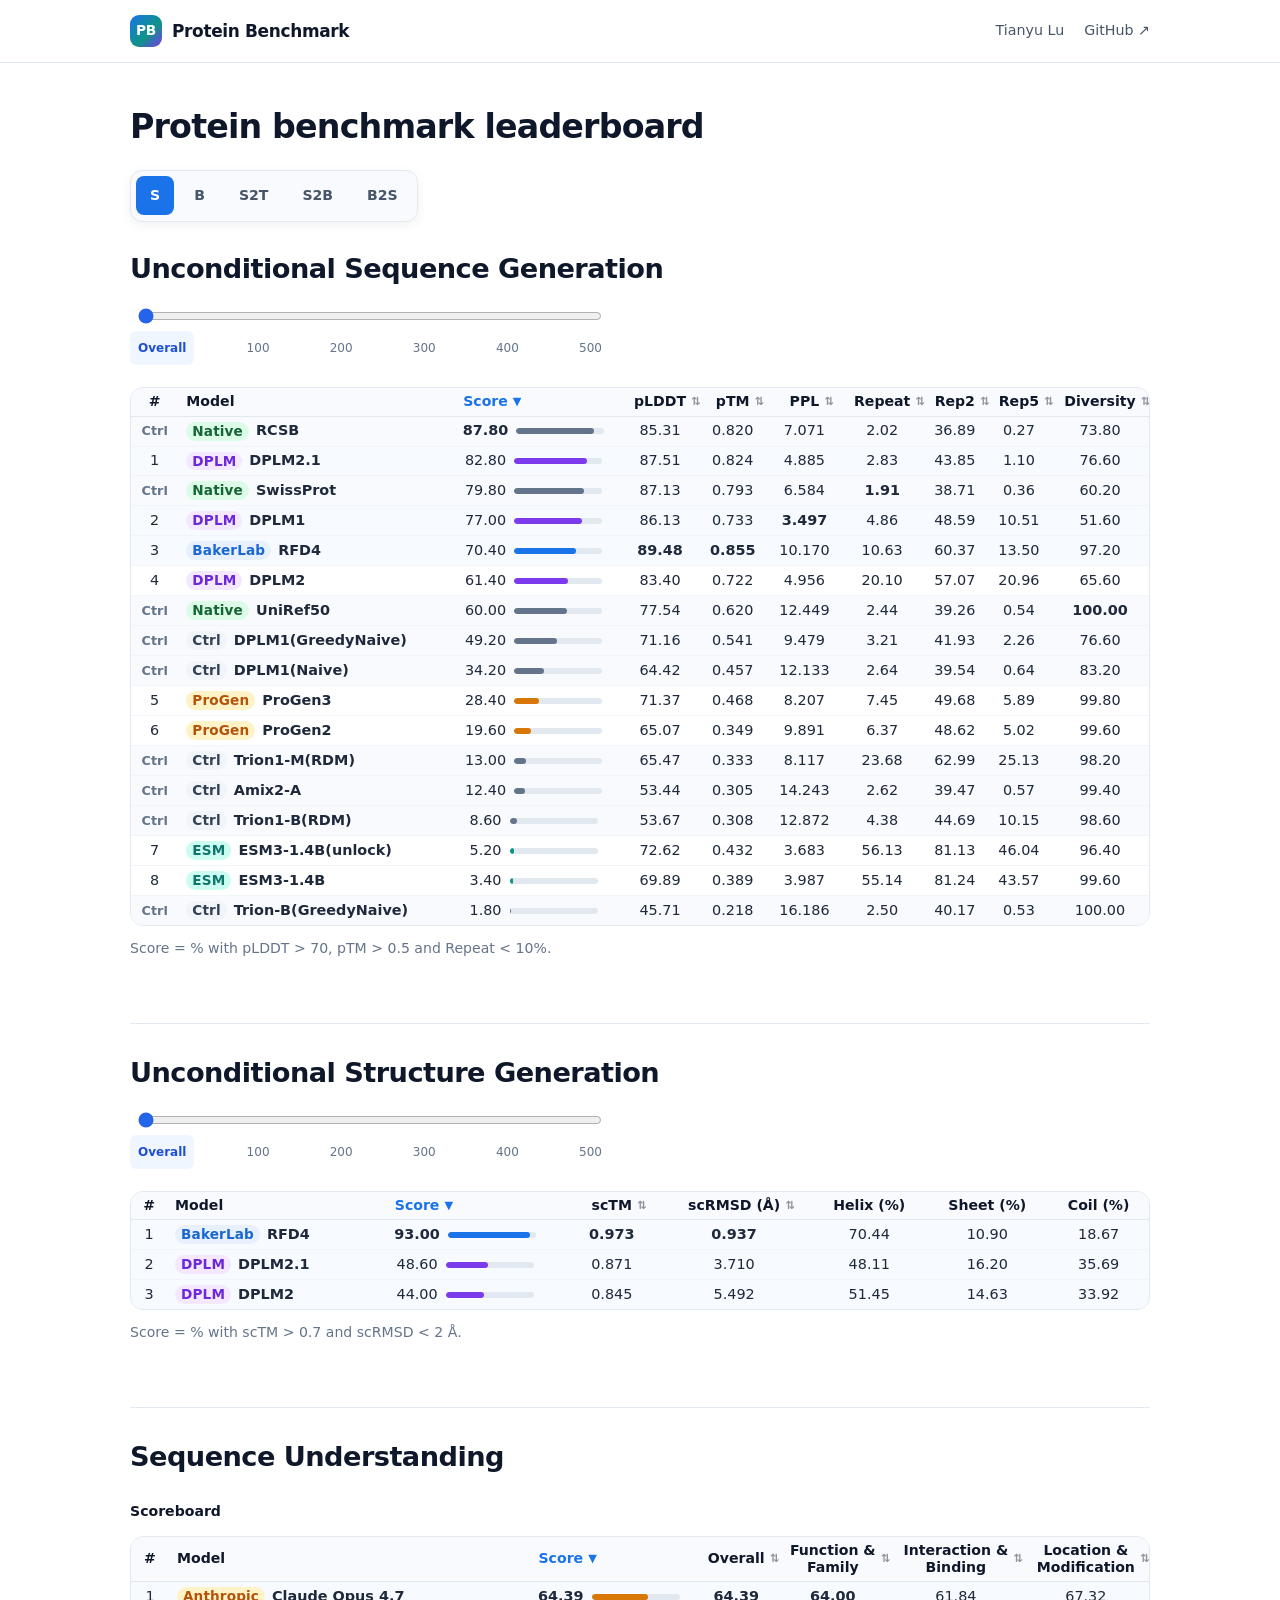
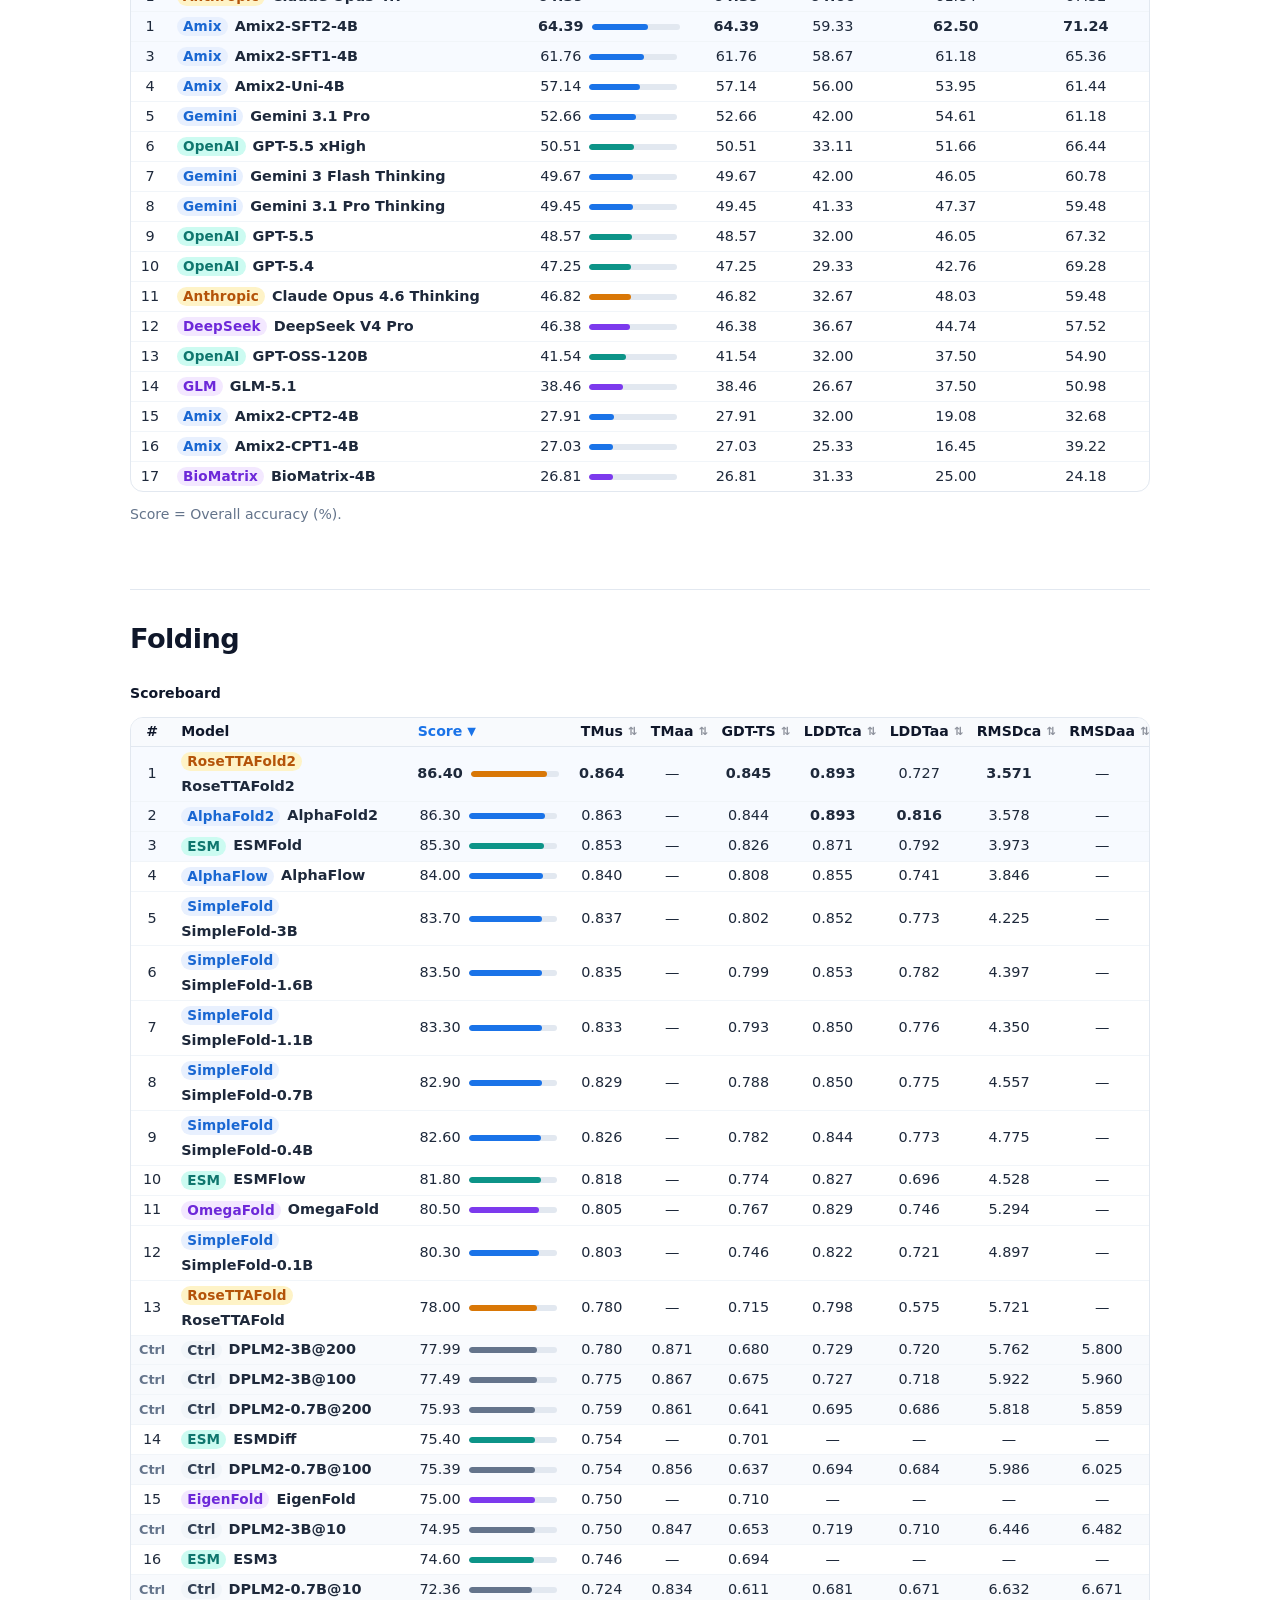
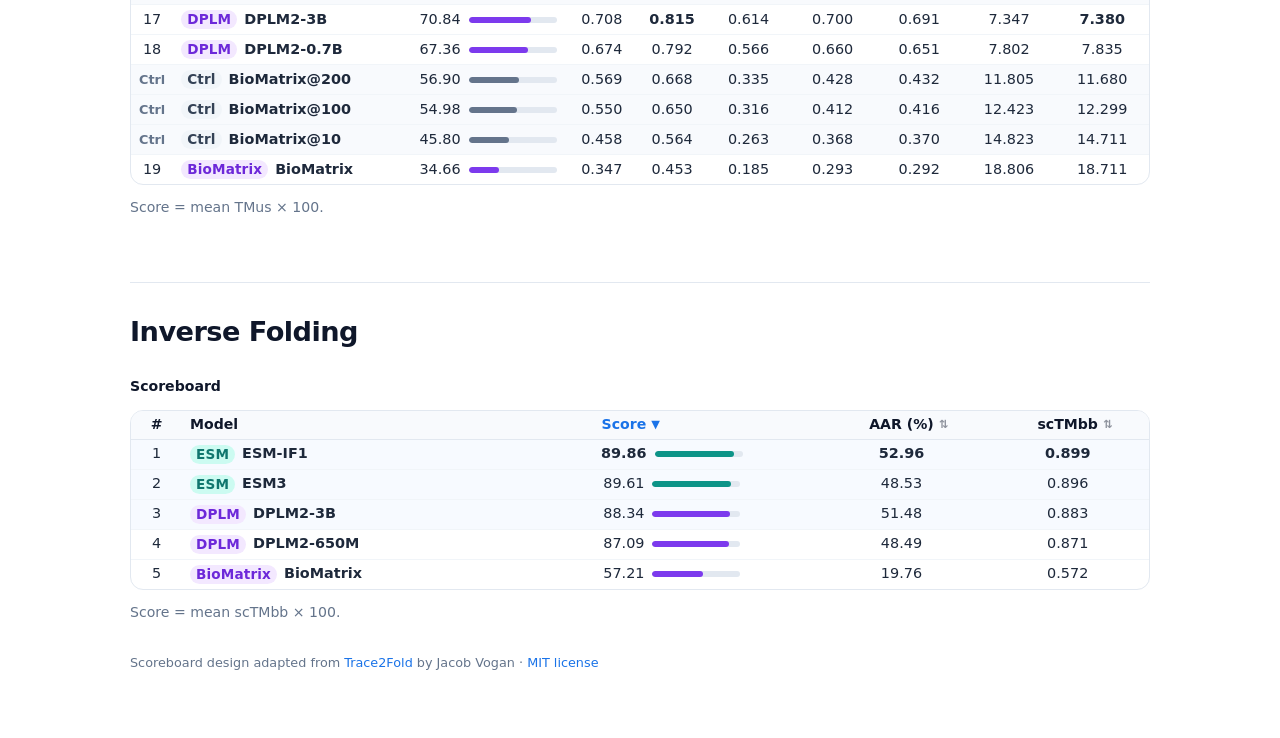
==== commit 407f750d: "Add independent length sliders and per-length metrics to S and B leaderboards" ====
--- a/leaderboard/index.html
+++ b/leaderboard/index.html
@@ -6,6 +6,14 @@
   <title>Protein Benchmark Leaderboard · Tianyu Lu</title>
   <meta name="description" content="Protein benchmark leaderboards for unconditional generation, sequence understanding, folding and inverse folding.">
   <link rel="stylesheet" href="styles.css?v=67fc13d113a9">
+<style id="length-selector-style">
+.length-selector{width:min(100%,480px);margin:18px 0 22px;padding:0 8px;box-sizing:border-box}
+.length-selector input{display:block;width:100%;margin:0;accent-color:#2563eb;cursor:pointer;height:24px}
+.length-labels{display:flex;justify-content:space-between;margin:3px -8px 0}
+.length-labels button{font:inherit;font-size:12px;border:0;background:transparent;color:#64748b;padding:7px 8px;cursor:pointer;border-radius:6px}
+.length-labels button[aria-pressed="true"]{color:#1d4ed8;background:#eff6ff;font-weight:700}
+.length-selector :focus-visible{outline:2px solid #2563eb;outline-offset:3px}
+</style>
 </head>
 <body>
   <header class="site-header"><div class="nav-bar">
@@ -23,10 +31,7 @@
     </nav>
     <section id="sequence-uncond" class="benchmark-section" aria-labelledby="sequence-uncond-title">
     <h2 id="sequence-uncond-title">Unconditional Sequence Generation</h2>
-    <div class="lb-top-bar">
-      <span class="view-label">Scoreboard</span>
-      
-    </div>
+    <div class="length-selector" data-length-selector><label class="sr-only" for="sequence-uncond-length">Target sequence length for Unconditional Sequence Generation</label><input id="sequence-uncond-length" type="range" min="0" max="5" step="1" value="0" aria-valuetext="Overall"><div class="length-labels"><button type="button" data-length-index="0" aria-pressed="true">Overall</button><button type="button" data-length-index="1" aria-pressed="false">100</button><button type="button" data-length-index="2" aria-pressed="false">200</button><button type="button" data-length-index="3" aria-pressed="false">300</button><button type="button" data-length-index="4" aria-pressed="false">400</button><button type="button" data-length-index="5" aria-pressed="false">500</button></div></div>
     <div class="table-wrap" tabindex="0" role="region" aria-label="Unconditional Sequence Generation scores, scroll horizontally on small screens">
       <table id="uncond-table" class="leaderboard-table" data-status="uncond-sort-status">
         <caption class="sr-only">Unconditional Sequence Generation joint-threshold Score, overall pLDDT and pTM. Higher Score, pLDDT, pTM and sequence diversity are better; lower PPL and lower Repeat, Rep2, and Rep5 percentages are better.</caption>
@@ -62,11 +67,107 @@
     </div>
     <p class="sub">Score = % with pLDDT &gt; 70, pTM &gt; 0.5 and Repeat &lt; 10%.</p>
     <p class="sr-only" id="uncond-sort-status" role="status" aria-live="polite">Sorted by Score · highest first. Equal scores share a rank. Ctrl rows sort with models but are not ranked.</p>
-    </section>
+    <template data-length-view="overall"><tr class="control-row" data-control="true"><td class="num rank">Ctrl</td><th scope="row"><div class="model-cell"><span class="fam-pill fam-native">Native</span><strong>RCSB</strong></div></th><td class="num" data-value="87.8"><span class="lb-score-cell"><span class="metric-value"><strong>87.80</strong></span><span class="lb-inline-track" aria-hidden="true"><span class="lb-inline-fill fill-ctrl" style="width:87.8%"></span></span></span></td><td class="num" data-value="85.31493773460389"><span class="metric-value">85.31</span></td><td class="num" data-value="0.8201845872402191"><span class="metric-value">0.820</span></td><td class="num" data-value="7.071015860579844"><span class="metric-value">7.071</span></td><td class="num" data-value="2.017504264017056"><span class="metric-value">2.02</span></td><td class="num" data-value="36.89309321496218"><span class="metric-value">36.89</span></td><td class="num" data-value="0.2744848750238345"><span class="metric-value">0.27</span></td><td class="num" data-value="73.8"><span class="metric-value">73.80</span></td></tr>
+<tr class="lead-row"><td class="num rank">1</td><th scope="row"><div class="model-cell"><span class="fam-pill fam-open">DPLM</span><strong>DPLM2.1</strong></div></th><td class="num" data-value="82.8"><span class="lb-score-cell"><span class="metric-value">82.80</span><span class="lb-inline-track" aria-hidden="true"><span class="lb-inline-fill fill-open" style="width:82.8%"></span></span></span></td><td class="num" data-value="87.50764076709747"><span class="metric-value">87.51</span></td><td class="num" data-value="0.8242855485975742"><span class="metric-value">0.824</span></td><td class="num" data-value="4.885156331310092"><span class="metric-value">4.885</span></td><td class="num" data-value="2.8276666666666666"><span class="metric-value">2.83</span></td><td class="num" data-value="43.85095969056862"><span class="metric-value">43.85</span></td><td class="num" data-value="1.104052101805558"><span class="metric-value">1.10</span></td><td class="num" data-value="76.6"><span class="metric-value">76.60</span></td></tr>
+<tr class="control-row" data-control="true"><td class="num rank">Ctrl</td><th scope="row"><div class="model-cell"><span class="fam-pill fam-native">Native</span><strong>SwissProt</strong></div></th><td class="num" data-value="79.8"><span class="lb-score-cell"><span class="metric-value">79.80</span><span class="lb-inline-track" aria-hidden="true"><span class="lb-inline-fill fill-ctrl" style="width:79.8%"></span></span></span></td><td class="num" data-value="87.13434001207352"><span class="metric-value">87.13</span></td><td class="num" data-value="0.79286023914814"><span class="metric-value">0.793</span></td><td class="num" data-value="6.584341749969621"><span class="metric-value">6.584</span></td><td class="num" data-value="1.9055"><span class="metric-value"><strong>1.91</strong></span></td><td class="num" data-value="38.711663112167344"><span class="metric-value">38.71</span></td><td class="num" data-value="0.3577313140389177"><span class="metric-value">0.36</span></td><td class="num" data-value="60.2"><span class="metric-value">60.20</span></td></tr>
+<tr class="lead-row"><td class="num rank">2</td><th scope="row"><div class="model-cell"><span class="fam-pill fam-open">DPLM</span><strong>DPLM1</strong></div></th><td class="num" data-value="77"><span class="lb-score-cell"><span class="metric-value">77.00</span><span class="lb-inline-track" aria-hidden="true"><span class="lb-inline-fill fill-open" style="width:77%"></span></span></span></td><td class="num" data-value="86.12947934865952"><span class="metric-value">86.13</span></td><td class="num" data-value="0.7328143844902515"><span class="metric-value">0.733</span></td><td class="num" data-value="3.4973728458395184"><span class="metric-value"><strong>3.497</strong></span></td><td class="num" data-value="4.863266666666666"><span class="metric-value">4.86</span></td><td class="num" data-value="48.5883584359313"><span class="metric-value">48.59</span></td><td class="num" data-value="10.514617652693689"><span class="metric-value">10.51</span></td><td class="num" data-value="51.6"><span class="metric-value">51.60</span></td></tr>
+<tr class="lead-row"><td class="num rank">3</td><th scope="row"><div class="model-cell"><span class="fam-pill fam-gemini">BakerLab</span><strong>RFD4</strong></div></th><td class="num" data-value="70.4"><span class="lb-score-cell"><span class="metric-value">70.40</span><span class="lb-inline-track" aria-hidden="true"><span class="lb-inline-fill fill-gemini" style="width:70.4%"></span></span></span></td><td class="num" data-value="89.47761073112488"><span class="metric-value"><strong>89.48</strong></span></td><td class="num" data-value="0.8546968519687652"><span class="metric-value"><strong>0.855</strong></span></td><td class="num" data-value="10.169534748496961"><span class="metric-value">10.170</span></td><td class="num" data-value="10.628033333333335"><span class="metric-value">10.63</span></td><td class="num" data-value="60.36924320554681"><span class="metric-value">60.37</span></td><td class="num" data-value="13.497483015887394"><span class="metric-value">13.50</span></td><td class="num" data-value="97.2"><span class="metric-value">97.20</span></td></tr>
+<tr class=""><td class="num rank">4</td><th scope="row"><div class="model-cell"><span class="fam-pill fam-open">DPLM</span><strong>DPLM2</strong></div></th><td class="num" data-value="61.4"><span class="lb-score-cell"><span class="metric-value">61.40</span><span class="lb-inline-track" aria-hidden="true"><span class="lb-inline-fill fill-open" style="width:61.4%"></span></span></span></td><td class="num" data-value="83.4013713479042"><span class="metric-value">83.40</span></td><td class="num" data-value="0.7218038886636495"><span class="metric-value">0.722</span></td><td class="num" data-value="4.955632244556023"><span class="metric-value">4.956</span></td><td class="num" data-value="20.1039"><span class="metric-value">20.10</span></td><td class="num" data-value="57.0701771016898"><span class="metric-value">57.07</span></td><td class="num" data-value="20.956358143109295"><span class="metric-value">20.96</span></td><td class="num" data-value="65.6"><span class="metric-value">65.60</span></td></tr>
+<tr class="control-row" data-control="true"><td class="num rank">Ctrl</td><th scope="row"><div class="model-cell"><span class="fam-pill fam-native">Native</span><strong>UniRef50</strong></div></th><td class="num" data-value="60"><span class="lb-score-cell"><span class="metric-value">60.00</span><span class="lb-inline-track" aria-hidden="true"><span class="lb-inline-fill fill-ctrl" style="width:60%"></span></span></span></td><td class="num" data-value="77.54070827364922"><span class="metric-value">77.54</span></td><td class="num" data-value="0.6199293075054884"><span class="metric-value">0.620</span></td><td class="num" data-value="12.449176635637425"><span class="metric-value">12.449</span></td><td class="num" data-value="2.4446333333333334"><span class="metric-value">2.44</span></td><td class="num" data-value="39.26393063914839"><span class="metric-value">39.26</span></td><td class="num" data-value="0.5445224186871653"><span class="metric-value">0.54</span></td><td class="num" data-value="100.0"><span class="metric-value"><strong>100.00</strong></span></td></tr>
+<tr class="control-row" data-control="true"><td class="num rank">Ctrl</td><th scope="row"><div class="model-cell"><span class="fam-pill fam-ctrl">Ctrl</span><strong>DPLM1(GreedyNaive)</strong></div></th><td class="num" data-value="49.2"><span class="lb-score-cell"><span class="metric-value">49.20</span><span class="lb-inline-track" aria-hidden="true"><span class="lb-inline-fill fill-ctrl" style="width:49.2%"></span></span></span></td><td class="num" data-value="71.15992800593376"><span class="metric-value">71.16</span></td><td class="num" data-value="0.5409877338856459"><span class="metric-value">0.541</span></td><td class="num" data-value="9.47868342873805"><span class="metric-value">9.479</span></td><td class="num" data-value="3.2120333333333333"><span class="metric-value">3.21</span></td><td class="num" data-value="41.92939326276087"><span class="metric-value">41.93</span></td><td class="num" data-value="2.260494265736201"><span class="metric-value">2.26</span></td><td class="num" data-value="76.6"><span class="metric-value">76.60</span></td></tr>
+<tr class="control-row" data-control="true"><td class="num rank">Ctrl</td><th scope="row"><div class="model-cell"><span class="fam-pill fam-ctrl">Ctrl</span><strong>DPLM1(Naive)</strong></div></th><td class="num" data-value="34.2"><span class="lb-score-cell"><span class="metric-value">34.20</span><span class="lb-inline-track" aria-hidden="true"><span class="lb-inline-fill fill-ctrl" style="width:34.2%"></span></span></span></td><td class="num" data-value="64.41804144382476"><span class="metric-value">64.42</span></td><td class="num" data-value="0.45730264300107953"><span class="metric-value">0.457</span></td><td class="num" data-value="12.133406483591086"><span class="metric-value">12.133</span></td><td class="num" data-value="2.6410333333333336"><span class="metric-value">2.64</span></td><td class="num" data-value="39.53656663100524"><span class="metric-value">39.54</span></td><td class="num" data-value="0.6443381951734487"><span class="metric-value">0.64</span></td><td class="num" data-value="83.2"><span class="metric-value">83.20</span></td></tr>
+<tr class=""><td class="num rank">5</td><th scope="row"><div class="model-cell"><span class="fam-pill fam-anthropic">ProGen</span><strong>ProGen3</strong></div></th><td class="num" data-value="28.4"><span class="lb-score-cell"><span class="metric-value">28.40</span><span class="lb-inline-track" aria-hidden="true"><span class="lb-inline-fill fill-anthropic" style="width:28.4%"></span></span></span></td><td class="num" data-value="71.36772130727768"><span class="metric-value">71.37</span></td><td class="num" data-value="0.46790730172395706"><span class="metric-value">0.468</span></td><td class="num" data-value="8.206859328177368"><span class="metric-value">8.207</span></td><td class="num" data-value="7.452466666666667"><span class="metric-value">7.45</span></td><td class="num" data-value="49.680034390539646"><span class="metric-value">49.68</span></td><td class="num" data-value="5.892708258635678"><span class="metric-value">5.89</span></td><td class="num" data-value="99.8"><span class="metric-value">99.80</span></td></tr>
+<tr class=""><td class="num rank">6</td><th scope="row"><div class="model-cell"><span class="fam-pill fam-anthropic">ProGen</span><strong>ProGen2</strong></div></th><td class="num" data-value="19.6"><span class="lb-score-cell"><span class="metric-value">19.60</span><span class="lb-inline-track" aria-hidden="true"><span class="lb-inline-fill fill-anthropic" style="width:19.6%"></span></span></span></td><td class="num" data-value="65.07395952343941"><span class="metric-value">65.07</span></td><td class="num" data-value="0.3487666628807783"><span class="metric-value">0.349</span></td><td class="num" data-value="9.891301092603612"><span class="metric-value">9.891</span></td><td class="num" data-value="6.373033333333334"><span class="metric-value">6.37</span></td><td class="num" data-value="48.61660372701288"><span class="metric-value">48.62</span></td><td class="num" data-value="5.023612944292668"><span class="metric-value">5.02</span></td><td class="num" data-value="99.6"><span class="metric-value">99.60</span></td></tr>
+<tr class="control-row" data-control="true"><td class="num rank">Ctrl</td><th scope="row"><div class="model-cell"><span class="fam-pill fam-ctrl">Ctrl</span><strong>Trion1-M(RDM)</strong></div></th><td class="num" data-value="13"><span class="lb-score-cell"><span class="metric-value">13.00</span><span class="lb-inline-track" aria-hidden="true"><span class="lb-inline-fill fill-ctrl" style="width:13%"></span></span></span></td><td class="num" data-value="65.47120409607888"><span class="metric-value">65.47</span></td><td class="num" data-value="0.33266978830099103"><span class="metric-value">0.333</span></td><td class="num" data-value="8.116603485253357"><span class="metric-value">8.117</span></td><td class="num" data-value="23.67653333333333"><span class="metric-value">23.68</span></td><td class="num" data-value="62.990056351724945"><span class="metric-value">62.99</span></td><td class="num" data-value="25.129788008503446"><span class="metric-value">25.13</span></td><td class="num" data-value="98.2"><span class="metric-value">98.20</span></td></tr>
+<tr class="control-row" data-control="true"><td class="num rank">Ctrl</td><th scope="row"><div class="model-cell"><span class="fam-pill fam-ctrl">Ctrl</span><strong>Amix2-A</strong></div></th><td class="num" data-value="12.4"><span class="lb-score-cell"><span class="metric-value">12.40</span><span class="lb-inline-track" aria-hidden="true"><span class="lb-inline-fill fill-ctrl" style="width:12.4%"></span></span></span></td><td class="num" data-value="53.43648527264595"><span class="metric-value">53.44</span></td><td class="num" data-value="0.30493739011883736"><span class="metric-value">0.305</span></td><td class="num" data-value="14.242789564994283"><span class="metric-value">14.243</span></td><td class="num" data-value="2.6169333333333333"><span class="metric-value">2.62</span></td><td class="num" data-value="39.46577730249245"><span class="metric-value">39.47</span></td><td class="num" data-value="0.5734574428698854"><span class="metric-value">0.57</span></td><td class="num" data-value="99.4"><span class="metric-value">99.40</span></td></tr>
+<tr class="control-row" data-control="true"><td class="num rank">Ctrl</td><th scope="row"><div class="model-cell"><span class="fam-pill fam-ctrl">Ctrl</span><strong>Trion1-B(RDM)</strong></div></th><td class="num" data-value="8.6"><span class="lb-score-cell"><span class="metric-value">8.60</span><span class="lb-inline-track" aria-hidden="true"><span class="lb-inline-fill fill-ctrl" style="width:8.6%"></span></span></span></td><td class="num" data-value="53.670654439926146"><span class="metric-value">53.67</span></td><td class="num" data-value="0.30785826240479947"><span class="metric-value">0.308</span></td><td class="num" data-value="12.871932854194444"><span class="metric-value">12.872</span></td><td class="num" data-value="4.382233333333333"><span class="metric-value">4.38</span></td><td class="num" data-value="44.69117088282172"><span class="metric-value">44.69</span></td><td class="num" data-value="10.146966522600163"><span class="metric-value">10.15</span></td><td class="num" data-value="98.6"><span class="metric-value">98.60</span></td></tr>
+<tr class=""><td class="num rank">7</td><th scope="row"><div class="model-cell"><span class="fam-pill fam-openai">ESM</span><strong>ESM3-1.4B(unlock)</strong></div></th><td class="num" data-value="5.2"><span class="lb-score-cell"><span class="metric-value">5.20</span><span class="lb-inline-track" aria-hidden="true"><span class="lb-inline-fill fill-openai" style="width:5.2%"></span></span></span></td><td class="num" data-value="72.61731125712394"><span class="metric-value">72.62</span></td><td class="num" data-value="0.4321004656106234"><span class="metric-value">0.432</span></td><td class="num" data-value="3.6829053881575002"><span class="metric-value">3.683</span></td><td class="num" data-value="56.1252"><span class="metric-value">56.13</span></td><td class="num" data-value="81.12613168132302"><span class="metric-value">81.13</span></td><td class="num" data-value="46.03736529036068"><span class="metric-value">46.04</span></td><td class="num" data-value="96.4"><span class="metric-value">96.40</span></td></tr>
+<tr class=""><td class="num rank">8</td><th scope="row"><div class="model-cell"><span class="fam-pill fam-openai">ESM</span><strong>ESM3-1.4B</strong></div></th><td class="num" data-value="3.4"><span class="lb-score-cell"><span class="metric-value">3.40</span><span class="lb-inline-track" aria-hidden="true"><span class="lb-inline-fill fill-openai" style="width:3.4%"></span></span></span></td><td class="num" data-value="69.88829928636551"><span class="metric-value">69.89</span></td><td class="num" data-value="0.3893131612688303"><span class="metric-value">0.389</span></td><td class="num" data-value="3.987468043125029"><span class="metric-value">3.987</span></td><td class="num" data-value="55.1362"><span class="metric-value">55.14</span></td><td class="num" data-value="81.23750763134983"><span class="metric-value">81.24</span></td><td class="num" data-value="43.56521408932123"><span class="metric-value">43.57</span></td><td class="num" data-value="99.6"><span class="metric-value">99.60</span></td></tr>
+<tr class="control-row" data-control="true"><td class="num rank">Ctrl</td><th scope="row"><div class="model-cell"><span class="fam-pill fam-ctrl">Ctrl</span><strong>Trion-B(GreedyNaive)</strong></div></th><td class="num" data-value="1.8"><span class="lb-score-cell"><span class="metric-value">1.80</span><span class="lb-inline-track" aria-hidden="true"><span class="lb-inline-fill fill-ctrl" style="width:1.8%"></span></span></span></td><td class="num" data-value="45.71293793916702"><span class="metric-value">45.71</span></td><td class="num" data-value="0.21808079136908054"><span class="metric-value">0.218</span></td><td class="num" data-value="16.186246514808566"><span class="metric-value">16.186</span></td><td class="num" data-value="2.4961"><span class="metric-value">2.50</span></td><td class="num" data-value="40.16909262217283"><span class="metric-value">40.17</span></td><td class="num" data-value="0.5349618129860068"><span class="metric-value">0.53</span></td><td class="num" data-value="100.0"><span class="metric-value">100.00</span></td></tr></template><template data-length-view="100"><tr class="control-row" data-control="true"><td class="num rank">Ctrl</td><th scope="row"><div class="model-cell"><span class="fam-pill fam-native">Native</span><strong>RCSB</strong></div></th><td class="num" data-value="64.0"><span class="lb-score-cell"><span class="metric-value"><strong>64.00</strong></span><span class="lb-inline-track" aria-hidden="true"><span class="lb-inline-fill fill-ctrl" style="width:64.0%"></span></span></span></td><td class="num" data-value="72.7909095287323"><span class="metric-value">72.79</span></td><td class="num" data-value="0.6426011644303798"><span class="metric-value">0.643</span></td><td class="num" data-value="9.915727643900384"><span class="metric-value">9.916</span></td><td class="num" data-value="2.38"><span class="metric-value">2.38</span></td><td class="num" data-value="18.242424242424242"><span class="metric-value">18.24</span></td><td class="num" data-value="0.1770833333333327"><span class="metric-value">0.18</span></td><td class="num" data-value="81.0"><span class="metric-value">81.00</span></td></tr>
+<tr class="lead-row"><td class="num rank">1</td><th scope="row"><div class="model-cell"><span class="fam-pill fam-gemini">BakerLab</span><strong>RFD4</strong></div></th><td class="num" data-value="62.0"><span class="lb-score-cell"><span class="metric-value">62.00</span><span class="lb-inline-track" aria-hidden="true"><span class="lb-inline-fill fill-gemini" style="width:62.0%"></span></span></span></td><td class="num" data-value="82.57180106639862"><span class="metric-value"><strong>82.57</strong></span></td><td class="num" data-value="0.7680233851075172"><span class="metric-value"><strong>0.768</strong></span></td><td class="num" data-value="9.191688238137594"><span class="metric-value">9.192</span></td><td class="num" data-value="16.55"><span class="metric-value">16.55</span></td><td class="num" data-value="48.91919191919192"><span class="metric-value">48.92</span></td><td class="num" data-value="17.822916666666664"><span class="metric-value">17.82</span></td><td class="num" data-value="90.0"><span class="metric-value">90.00</span></td></tr>
+<tr class="lead-row"><td class="num rank">2</td><th scope="row"><div class="model-cell"><span class="fam-pill fam-open">DPLM</span><strong>DPLM1</strong></div></th><td class="num" data-value="41.0"><span class="lb-score-cell"><span class="metric-value">41.00</span><span class="lb-inline-track" aria-hidden="true"><span class="lb-inline-fill fill-open" style="width:41.0%"></span></span></span></td><td class="num" data-value="69.10289365053177"><span class="metric-value">69.10</span></td><td class="num" data-value="0.5415060101449489"><span class="metric-value">0.542</span></td><td class="num" data-value="5.924005963046263"><span class="metric-value">5.924</span></td><td class="num" data-value="6.08"><span class="metric-value">6.08</span></td><td class="num" data-value="25.545454545454543"><span class="metric-value">25.55</span></td><td class="num" data-value="3.958333333333333"><span class="metric-value">3.96</span></td><td class="num" data-value="78.0"><span class="metric-value">78.00</span></td></tr>
+<tr class="control-row" data-control="true"><td class="num rank">Ctrl</td><th scope="row"><div class="model-cell"><span class="fam-pill fam-native">Native</span><strong>SwissProt</strong></div></th><td class="num" data-value="34.0"><span class="lb-score-cell"><span class="metric-value">34.00</span><span class="lb-inline-track" aria-hidden="true"><span class="lb-inline-fill fill-ctrl" style="width:34.0%"></span></span></span></td><td class="num" data-value="65.07235130667686"><span class="metric-value">65.07</span></td><td class="num" data-value="0.49722287714481356"><span class="metric-value">0.497</span></td><td class="num" data-value="11.852823061543665"><span class="metric-value">11.853</span></td><td class="num" data-value="2.03"><span class="metric-value"><strong>2.03</strong></span></td><td class="num" data-value="20.151515151515152"><span class="metric-value">20.15</span></td><td class="num" data-value="0.1562499999999999"><span class="metric-value">0.16</span></td><td class="num" data-value="45.0"><span class="metric-value">45.00</span></td></tr>
+<tr class="lead-row"><td class="num rank">3</td><th scope="row"><div class="model-cell"><span class="fam-pill fam-open">DPLM</span><strong>DPLM2</strong></div></th><td class="num" data-value="31.0"><span class="lb-score-cell"><span class="metric-value">31.00</span><span class="lb-inline-track" aria-hidden="true"><span class="lb-inline-fill fill-open" style="width:31.0%"></span></span></span></td><td class="num" data-value="64.41986548900604"><span class="metric-value">64.42</span></td><td class="num" data-value="0.49030259042978286"><span class="metric-value">0.490</span></td><td class="num" data-value="7.290018542235373"><span class="metric-value">7.290</span></td><td class="num" data-value="20.87"><span class="metric-value">20.87</span></td><td class="num" data-value="38.45454545454546"><span class="metric-value">38.45</span></td><td class="num" data-value="19.416666666666668"><span class="metric-value">19.42</span></td><td class="num" data-value="71.0"><span class="metric-value">71.00</span></td></tr>
+<tr class=""><td class="num rank">4</td><th scope="row"><div class="model-cell"><span class="fam-pill fam-open">DPLM</span><strong>DPLM2.1</strong></div></th><td class="num" data-value="24.0"><span class="lb-score-cell"><span class="metric-value">24.00</span><span class="lb-inline-track" aria-hidden="true"><span class="lb-inline-fill fill-open" style="width:24.0%"></span></span></span></td><td class="num" data-value="64.13525521755219"><span class="metric-value">64.14</span></td><td class="num" data-value="0.4966755025088787"><span class="metric-value">0.497</span></td><td class="num" data-value="7.7355556142720445"><span class="metric-value">7.736</span></td><td class="num" data-value="2.34"><span class="metric-value">2.34</span></td><td class="num" data-value="23.90909090909091"><span class="metric-value">23.91</span></td><td class="num" data-value="0.6041666666666667"><span class="metric-value">0.60</span></td><td class="num" data-value="87.0"><span class="metric-value">87.00</span></td></tr>
+<tr class="control-row" data-control="true"><td class="num rank">Ctrl</td><th scope="row"><div class="model-cell"><span class="fam-pill fam-ctrl">Ctrl</span><strong>DPLM1(GreedyNaive)</strong></div></th><td class="num" data-value="19.0"><span class="lb-score-cell"><span class="metric-value">19.00</span><span class="lb-inline-track" aria-hidden="true"><span class="lb-inline-fill fill-ctrl" style="width:19.0%"></span></span></span></td><td class="num" data-value="58.449573159217834"><span class="metric-value">58.45</span></td><td class="num" data-value="0.3848667383939028"><span class="metric-value">0.385</span></td><td class="num" data-value="12.543866756379636"><span class="metric-value">12.544</span></td><td class="num" data-value="3.34"><span class="metric-value">3.34</span></td><td class="num" data-value="21.929292929292927"><span class="metric-value">21.93</span></td><td class="num" data-value="0.7083333333333334"><span class="metric-value">0.71</span></td><td class="num" data-value="84.0"><span class="metric-value">84.00</span></td></tr>
+<tr class="control-row" data-control="true"><td class="num rank">Ctrl</td><th scope="row"><div class="model-cell"><span class="fam-pill fam-ctrl">Ctrl</span><strong>DPLM1(Naive)</strong></div></th><td class="num" data-value="16.0"><span class="lb-score-cell"><span class="metric-value">16.00</span><span class="lb-inline-track" aria-hidden="true"><span class="lb-inline-fill fill-ctrl" style="width:16.0%"></span></span></span></td><td class="num" data-value="54.63676196336746"><span class="metric-value">54.64</span></td><td class="num" data-value="0.340763303488493"><span class="metric-value">0.341</span></td><td class="num" data-value="13.876815825280522"><span class="metric-value">13.877</span></td><td class="num" data-value="2.67"><span class="metric-value">2.67</span></td><td class="num" data-value="20.404040404040405"><span class="metric-value">20.40</span></td><td class="num" data-value="0.19791666666666663"><span class="metric-value">0.20</span></td><td class="num" data-value="86.0"><span class="metric-value">86.00</span></td></tr>
+<tr class="control-row" data-control="true"><td class="num rank">Ctrl</td><th scope="row"><div class="model-cell"><span class="fam-pill fam-native">Native</span><strong>UniRef50</strong></div></th><td class="num" data-value="8.0"><span class="lb-score-cell"><span class="metric-value">8.00</span><span class="lb-inline-track" aria-hidden="true"><span class="lb-inline-fill fill-ctrl" style="width:8.0%"></span></span></span></td><td class="num" data-value="53.92448732256889"><span class="metric-value">53.92</span></td><td class="num" data-value="0.3308711291104555"><span class="metric-value">0.331</span></td><td class="num" data-value="15.332312631833089"><span class="metric-value">15.332</span></td><td class="num" data-value="2.4699999999999998"><span class="metric-value">2.47</span></td><td class="num" data-value="19.555555555555557"><span class="metric-value">19.56</span></td><td class="num" data-value="0.28125"><span class="metric-value">0.28</span></td><td class="num" data-value="100.0"><span class="metric-value"><strong>100.00</strong></span></td></tr>
+<tr class=""><td class="num rank">5</td><th scope="row"><div class="model-cell"><span class="fam-pill fam-anthropic">ProGen</span><strong>ProGen2</strong></div></th><td class="num" data-value="5.0"><span class="lb-score-cell"><span class="metric-value">5.00</span><span class="lb-inline-track" aria-hidden="true"><span class="lb-inline-fill fill-anthropic" style="width:5.0%"></span></span></span></td><td class="num" data-value="51.907182574272156"><span class="metric-value">51.91</span></td><td class="num" data-value="0.2613760155439377"><span class="metric-value">0.261</span></td><td class="num" data-value="11.09126388844502"><span class="metric-value">11.091</span></td><td class="num" data-value="5.24"><span class="metric-value">5.24</span></td><td class="num" data-value="27.25252525252525"><span class="metric-value">27.25</span></td><td class="num" data-value="1.0416666666666665"><span class="metric-value">1.04</span></td><td class="num" data-value="100.0"><span class="metric-value"><strong>100.00</strong></span></td></tr>
+<tr class="control-row" data-control="true"><td class="num rank">Ctrl</td><th scope="row"><div class="model-cell"><span class="fam-pill fam-ctrl">Ctrl</span><strong>Trion1-M(RDM)</strong></div></th><td class="num" data-value="5.0"><span class="lb-score-cell"><span class="metric-value">5.00</span><span class="lb-inline-track" aria-hidden="true"><span class="lb-inline-fill fill-ctrl" style="width:5.0%"></span></span></span></td><td class="num" data-value="52.93273106217384"><span class="metric-value">52.93</span></td><td class="num" data-value="0.25730488806962964"><span class="metric-value">0.257</span></td><td class="num" data-value="10.926877973697167"><span class="metric-value">10.927</span></td><td class="num" data-value="11.92"><span class="metric-value">11.92</span></td><td class="num" data-value="39.63636363636363"><span class="metric-value">39.64</span></td><td class="num" data-value="11.697916666666666"><span class="metric-value">11.70</span></td><td class="num" data-value="99.0"><span class="metric-value">99.00</span></td></tr>
+<tr class=""><td class="num rank">6</td><th scope="row"><div class="model-cell"><span class="fam-pill fam-anthropic">ProGen</span><strong>ProGen3</strong></div></th><td class="num" data-value="4.0"><span class="lb-score-cell"><span class="metric-value">4.00</span><span class="lb-inline-track" aria-hidden="true"><span class="lb-inline-fill fill-anthropic" style="width:4.0%"></span></span></span></td><td class="num" data-value="55.961030542850494"><span class="metric-value">55.96</span></td><td class="num" data-value="0.3329729789495468"><span class="metric-value">0.333</span></td><td class="num" data-value="9.59661680067226"><span class="metric-value">9.597</span></td><td class="num" data-value="4.22"><span class="metric-value">4.22</span></td><td class="num" data-value="26.121212121212125"><span class="metric-value">26.12</span></td><td class="num" data-value="1.3229166666666663"><span class="metric-value">1.32</span></td><td class="num" data-value="100.0"><span class="metric-value"><strong>100.00</strong></span></td></tr>
+<tr class=""><td class="num rank">6</td><th scope="row"><div class="model-cell"><span class="fam-pill fam-openai">ESM</span><strong>ESM3-1.4B(unlock)</strong></div></th><td class="num" data-value="4.0"><span class="lb-score-cell"><span class="metric-value">4.00</span><span class="lb-inline-track" aria-hidden="true"><span class="lb-inline-fill fill-openai" style="width:4.0%"></span></span></span></td><td class="num" data-value="65.6100617647171"><span class="metric-value">65.61</span></td><td class="num" data-value="0.3715806673467159"><span class="metric-value">0.372</span></td><td class="num" data-value="4.235615681333295"><span class="metric-value"><strong>4.236</strong></span></td><td class="num" data-value="57.69"><span class="metric-value">57.69</span></td><td class="num" data-value="72.74747474747475"><span class="metric-value">72.75</span></td><td class="num" data-value="38.354166666666664"><span class="metric-value">38.35</span></td><td class="num" data-value="99.0"><span class="metric-value">99.00</span></td></tr>
+<tr class=""><td class="num rank">8</td><th scope="row"><div class="model-cell"><span class="fam-pill fam-openai">ESM</span><strong>ESM3-1.4B</strong></div></th><td class="num" data-value="3.0"><span class="lb-score-cell"><span class="metric-value">3.00</span><span class="lb-inline-track" aria-hidden="true"><span class="lb-inline-fill fill-openai" style="width:3.0%"></span></span></span></td><td class="num" data-value="65.85436427593231"><span class="metric-value">65.85</span></td><td class="num" data-value="0.3612496967613697"><span class="metric-value">0.361</span></td><td class="num" data-value="4.857957327680902"><span class="metric-value">4.858</span></td><td class="num" data-value="51.38"><span class="metric-value">51.38</span></td><td class="num" data-value="70.56565656565657"><span class="metric-value">70.57</span></td><td class="num" data-value="31.614583333333336"><span class="metric-value">31.61</span></td><td class="num" data-value="100.0"><span class="metric-value"><strong>100.00</strong></span></td></tr>
+<tr class="control-row" data-control="true"><td class="num rank">Ctrl</td><th scope="row"><div class="model-cell"><span class="fam-pill fam-ctrl">Ctrl</span><strong>Trion1-B(RDM)</strong></div></th><td class="num" data-value="2.0"><span class="lb-score-cell"><span class="metric-value">2.00</span><span class="lb-inline-track" aria-hidden="true"><span class="lb-inline-fill fill-ctrl" style="width:2.0%"></span></span></span></td><td class="num" data-value="48.198879688978195"><span class="metric-value">48.20</span></td><td class="num" data-value="0.262344461157918"><span class="metric-value">0.262</span></td><td class="num" data-value="14.68663003932591"><span class="metric-value">14.687</span></td><td class="num" data-value="2.52"><span class="metric-value">2.52</span></td><td class="num" data-value="23.1010101010101"><span class="metric-value">23.10</span></td><td class="num" data-value="2.9583333333333335"><span class="metric-value">2.96</span></td><td class="num" data-value="99.0"><span class="metric-value">99.00</span></td></tr>
+<tr class="control-row" data-control="true"><td class="num rank">Ctrl</td><th scope="row"><div class="model-cell"><span class="fam-pill fam-ctrl">Ctrl</span><strong>Trion-B(GreedyNaive)</strong></div></th><td class="num" data-value="1.0"><span class="lb-score-cell"><span class="metric-value">1.00</span><span class="lb-inline-track" aria-hidden="true"><span class="lb-inline-fill fill-ctrl" style="width:1.0%"></span></span></span></td><td class="num" data-value="44.892387837171555"><span class="metric-value">44.89</span></td><td class="num" data-value="0.21959752403199673"><span class="metric-value">0.220</span></td><td class="num" data-value="16.51415703186839"><span class="metric-value">16.514</span></td><td class="num" data-value="3.06"><span class="metric-value">3.06</span></td><td class="num" data-value="20.595959595959595"><span class="metric-value">20.60</span></td><td class="num" data-value="0.1562499999999999"><span class="metric-value">0.16</span></td><td class="num" data-value="100.0"><span class="metric-value">100.00</span></td></tr>
+<tr class="control-row" data-control="true"><td class="num rank">Ctrl</td><th scope="row"><div class="model-cell"><span class="fam-pill fam-ctrl">Ctrl</span><strong>Amix2-A</strong></div></th><td class="num" data-value="0.0"><span class="lb-score-cell"><span class="metric-value">0.00</span><span class="lb-inline-track" aria-hidden="true"><span class="lb-inline-fill fill-ctrl" style="width:0.0%"></span></span></span></td><td class="num" data-value="46.80162909626961"><span class="metric-value">46.80</span></td><td class="num" data-value="0.24287040576338767"><span class="metric-value">0.243</span></td><td class="num" data-value="14.898020450180576"><span class="metric-value">14.898</span></td><td class="num" data-value="2.25"><span class="metric-value">2.25</span></td><td class="num" data-value="19.747474747474747"><span class="metric-value">19.75</span></td><td class="num" data-value="0.062499999999999896"><span class="metric-value">0.06</span></td><td class="num" data-value="99.0"><span class="metric-value">99.00</span></td></tr></template><template data-length-view="200"><tr class="lead-row"><td class="num rank">1</td><th scope="row"><div class="model-cell"><span class="fam-pill fam-open">DPLM</span><strong>DPLM2.1</strong></div></th><td class="num" data-value="99.0"><span class="lb-score-cell"><span class="metric-value"><strong>99.00</strong></span><span class="lb-inline-track" aria-hidden="true"><span class="lb-inline-fill fill-open" style="width:99.0%"></span></span></span></td><td class="num" data-value="93.1284014582634"><span class="metric-value"><strong>93.13</strong></span></td><td class="num" data-value="0.8879796141386032"><span class="metric-value"><strong>0.888</strong></span></td><td class="num" data-value="4.87790605998748"><span class="metric-value">4.878</span></td><td class="num" data-value="2.77"><span class="metric-value">2.77</span></td><td class="num" data-value="37.11055276381909"><span class="metric-value">37.11</span></td><td class="num" data-value="0.2602040816326525"><span class="metric-value">0.26</span></td><td class="num" data-value="79.0"><span class="metric-value">79.00</span></td></tr>
+<tr class="control-row" data-control="true"><td class="num rank">Ctrl</td><th scope="row"><div class="model-cell"><span class="fam-pill fam-native">Native</span><strong>RCSB</strong></div></th><td class="num" data-value="97.0"><span class="lb-score-cell"><span class="metric-value">97.00</span><span class="lb-inline-track" aria-hidden="true"><span class="lb-inline-fill fill-ctrl" style="width:97.0%"></span></span></span></td><td class="num" data-value="87.69356197118759"><span class="metric-value">87.69</span></td><td class="num" data-value="0.853897296488285"><span class="metric-value">0.854</span></td><td class="num" data-value="7.849810334224124"><span class="metric-value">7.850</span></td><td class="num" data-value="2.42"><span class="metric-value">2.42</span></td><td class="num" data-value="29.8643216080402"><span class="metric-value">29.86</span></td><td class="num" data-value="0.4285714285714278"><span class="metric-value">0.43</span></td><td class="num" data-value="78.0"><span class="metric-value">78.00</span></td></tr>
+<tr class="control-row" data-control="true"><td class="num rank">Ctrl</td><th scope="row"><div class="model-cell"><span class="fam-pill fam-native">Native</span><strong>SwissProt</strong></div></th><td class="num" data-value="89.0"><span class="lb-score-cell"><span class="metric-value">89.00</span><span class="lb-inline-track" aria-hidden="true"><span class="lb-inline-fill fill-ctrl" style="width:89.0%"></span></span></span></td><td class="num" data-value="92.0440399646759"><span class="metric-value">92.04</span></td><td class="num" data-value="0.828711460530758"><span class="metric-value">0.829</span></td><td class="num" data-value="5.257026349687344"><span class="metric-value">5.257</span></td><td class="num" data-value="2.4"><span class="metric-value"><strong>2.40</strong></span></td><td class="num" data-value="33.16080402010051"><span class="metric-value">33.16</span></td><td class="num" data-value="1.1581632653061222"><span class="metric-value">1.16</span></td><td class="num" data-value="65.0"><span class="metric-value">65.00</span></td></tr>
+<tr class="lead-row"><td class="num rank">2</td><th scope="row"><div class="model-cell"><span class="fam-pill fam-open">DPLM</span><strong>DPLM2</strong></div></th><td class="num" data-value="81.0"><span class="lb-score-cell"><span class="metric-value">81.00</span><span class="lb-inline-track" aria-hidden="true"><span class="lb-inline-fill fill-open" style="width:81.0%"></span></span></span></td><td class="num" data-value="90.33583605289459"><span class="metric-value">90.34</span></td><td class="num" data-value="0.8404465079307556"><span class="metric-value">0.840</span></td><td class="num" data-value="4.387643766015436"><span class="metric-value">4.388</span></td><td class="num" data-value="12.22"><span class="metric-value">12.22</span></td><td class="num" data-value="47.1608040201005"><span class="metric-value">47.16</span></td><td class="num" data-value="11.51530612244898"><span class="metric-value">11.52</span></td><td class="num" data-value="79.0"><span class="metric-value">79.00</span></td></tr>
+<tr class="lead-row"><td class="num rank">3</td><th scope="row"><div class="model-cell"><span class="fam-pill fam-open">DPLM</span><strong>DPLM1</strong></div></th><td class="num" data-value="79.0"><span class="lb-score-cell"><span class="metric-value">79.00</span><span class="lb-inline-track" aria-hidden="true"><span class="lb-inline-fill fill-open" style="width:79.0%"></span></span></span></td><td class="num" data-value="87.95023584365845"><span class="metric-value">87.95</span></td><td class="num" data-value="0.808066069483757"><span class="metric-value">0.808</span></td><td class="num" data-value="3.6647855087119976"><span class="metric-value"><strong>3.665</strong></span></td><td class="num" data-value="4.665"><span class="metric-value">4.67</span></td><td class="num" data-value="39.76381909547739"><span class="metric-value">39.76</span></td><td class="num" data-value="4.0102040816326525"><span class="metric-value">4.01</span></td><td class="num" data-value="52.0"><span class="metric-value">52.00</span></td></tr>
+<tr class="control-row" data-control="true"><td class="num rank">Ctrl</td><th scope="row"><div class="model-cell"><span class="fam-pill fam-native">Native</span><strong>UniRef50</strong></div></th><td class="num" data-value="69.0"><span class="lb-score-cell"><span class="metric-value">69.00</span><span class="lb-inline-track" aria-hidden="true"><span class="lb-inline-fill fill-ctrl" style="width:69.0%"></span></span></span></td><td class="num" data-value="81.04389575123787"><span class="metric-value">81.04</span></td><td class="num" data-value="0.6477553113549948"><span class="metric-value">0.648</span></td><td class="num" data-value="12.996249138783435"><span class="metric-value">12.996</span></td><td class="num" data-value="2.9349999999999996"><span class="metric-value">2.93</span></td><td class="num" data-value="33.231155778894475"><span class="metric-value">33.23</span></td><td class="num" data-value="0.724489795918367"><span class="metric-value">0.72</span></td><td class="num" data-value="100.0"><span class="metric-value"><strong>100.00</strong></span></td></tr>
+<tr class=""><td class="num rank">4</td><th scope="row"><div class="model-cell"><span class="fam-pill fam-gemini">BakerLab</span><strong>RFD4</strong></div></th><td class="num" data-value="51.0"><span class="lb-score-cell"><span class="metric-value">51.00</span><span class="lb-inline-track" aria-hidden="true"><span class="lb-inline-fill fill-gemini" style="width:51.0%"></span></span></span></td><td class="num" data-value="90.71249535679817"><span class="metric-value">90.71</span></td><td class="num" data-value="0.8561562460660934"><span class="metric-value">0.856</span></td><td class="num" data-value="8.536716824787048"><span class="metric-value">8.537</span></td><td class="num" data-value="17.385"><span class="metric-value">17.39</span></td><td class="num" data-value="61.57788944723618"><span class="metric-value">61.58</span></td><td class="num" data-value="23.658163265306122"><span class="metric-value">23.66</span></td><td class="num" data-value="99.0"><span class="metric-value">99.00</span></td></tr>
+<tr class=""><td class="num rank">5</td><th scope="row"><div class="model-cell"><span class="fam-pill fam-anthropic">ProGen</span><strong>ProGen3</strong></div></th><td class="num" data-value="43.0"><span class="lb-score-cell"><span class="metric-value">43.00</span><span class="lb-inline-track" aria-hidden="true"><span class="lb-inline-fill fill-anthropic" style="width:43.0%"></span></span></span></td><td class="num" data-value="74.83079478144646"><span class="metric-value">74.83</span></td><td class="num" data-value="0.5333647036552429"><span class="metric-value">0.533</span></td><td class="num" data-value="9.170729403925614"><span class="metric-value">9.171</span></td><td class="num" data-value="4.445"><span class="metric-value">4.45</span></td><td class="num" data-value="41.321608040201006"><span class="metric-value">41.32</span></td><td class="num" data-value="1.4642857142857142"><span class="metric-value">1.46</span></td><td class="num" data-value="99.0"><span class="metric-value">99.00</span></td></tr>
+<tr class="control-row" data-control="true"><td class="num rank">Ctrl</td><th scope="row"><div class="model-cell"><span class="fam-pill fam-ctrl">Ctrl</span><strong>DPLM1(GreedyNaive)</strong></div></th><td class="num" data-value="40.0"><span class="lb-score-cell"><span class="metric-value">40.00</span><span class="lb-inline-track" aria-hidden="true"><span class="lb-inline-fill fill-ctrl" style="width:40.0%"></span></span></span></td><td class="num" data-value="70.58342117071152"><span class="metric-value">70.58</span></td><td class="num" data-value="0.5300905238091945"><span class="metric-value">0.530</span></td><td class="num" data-value="10.799176498728766"><span class="metric-value">10.799</span></td><td class="num" data-value="3.585"><span class="metric-value">3.58</span></td><td class="num" data-value="34.427135678391956"><span class="metric-value">34.43</span></td><td class="num" data-value="1.2857142857142856"><span class="metric-value">1.29</span></td><td class="num" data-value="86.0"><span class="metric-value">86.00</span></td></tr>
+<tr class="control-row" data-control="true"><td class="num rank">Ctrl</td><th scope="row"><div class="model-cell"><span class="fam-pill fam-ctrl">Ctrl</span><strong>DPLM1(Naive)</strong></div></th><td class="num" data-value="33.0"><span class="lb-score-cell"><span class="metric-value">33.00</span><span class="lb-inline-track" aria-hidden="true"><span class="lb-inline-fill fill-ctrl" style="width:33.0%"></span></span></span></td><td class="num" data-value="64.38066375255585"><span class="metric-value">64.38</span></td><td class="num" data-value="0.48529213905334473"><span class="metric-value">0.485</span></td><td class="num" data-value="13.381575238097847"><span class="metric-value">13.382</span></td><td class="num" data-value="2.75"><span class="metric-value">2.75</span></td><td class="num" data-value="31.984924623115578"><span class="metric-value">31.98</span></td><td class="num" data-value="0.2040816326530609"><span class="metric-value">0.20</span></td><td class="num" data-value="90.0"><span class="metric-value">90.00</span></td></tr>
+<tr class=""><td class="num rank">6</td><th scope="row"><div class="model-cell"><span class="fam-pill fam-anthropic">ProGen</span><strong>ProGen2</strong></div></th><td class="num" data-value="28.0"><span class="lb-score-cell"><span class="metric-value">28.00</span><span class="lb-inline-track" aria-hidden="true"><span class="lb-inline-fill fill-anthropic" style="width:28.0%"></span></span></span></td><td class="num" data-value="70.38836830854416"><span class="metric-value">70.39</span></td><td class="num" data-value="0.40112268723547456"><span class="metric-value">0.401</span></td><td class="num" data-value="10.092827821566887"><span class="metric-value">10.093</span></td><td class="num" data-value="4.62"><span class="metric-value">4.62</span></td><td class="num" data-value="40.4321608040201"><span class="metric-value">40.43</span></td><td class="num" data-value="2.3520408163265296"><span class="metric-value">2.35</span></td><td class="num" data-value="100.0"><span class="metric-value"><strong>100.00</strong></span></td></tr>
+<tr class="control-row" data-control="true"><td class="num rank">Ctrl</td><th scope="row"><div class="model-cell"><span class="fam-pill fam-ctrl">Ctrl</span><strong>Amix2-A</strong></div></th><td class="num" data-value="20.0"><span class="lb-score-cell"><span class="metric-value">20.00</span><span class="lb-inline-track" aria-hidden="true"><span class="lb-inline-fill fill-ctrl" style="width:20.0%"></span></span></span></td><td class="num" data-value="59.41412717103958"><span class="metric-value">59.41</span></td><td class="num" data-value="0.37587234199047087"><span class="metric-value">0.376</span></td><td class="num" data-value="13.37076268026977"><span class="metric-value">13.371</span></td><td class="num" data-value="3.08"><span class="metric-value">3.08</span></td><td class="num" data-value="32.64321608040201"><span class="metric-value">32.64</span></td><td class="num" data-value="0.9438775510204078"><span class="metric-value">0.94</span></td><td class="num" data-value="98.0"><span class="metric-value">98.00</span></td></tr>
+<tr class="control-row" data-control="true"><td class="num rank">Ctrl</td><th scope="row"><div class="model-cell"><span class="fam-pill fam-ctrl">Ctrl</span><strong>Trion1-M(RDM)</strong></div></th><td class="num" data-value="19.0"><span class="lb-score-cell"><span class="metric-value">19.00</span><span class="lb-inline-track" aria-hidden="true"><span class="lb-inline-fill fill-ctrl" style="width:19.0%"></span></span></span></td><td class="num" data-value="69.52570992708206"><span class="metric-value">69.53</span></td><td class="num" data-value="0.3801666853576899"><span class="metric-value">0.380</span></td><td class="num" data-value="9.101063112268204"><span class="metric-value">9.101</span></td><td class="num" data-value="18.13"><span class="metric-value">18.13</span></td><td class="num" data-value="53.608040201005025"><span class="metric-value">53.61</span></td><td class="num" data-value="14.862244897959185"><span class="metric-value">14.86</span></td><td class="num" data-value="97.0"><span class="metric-value">97.00</span></td></tr>
+<tr class="control-row" data-control="true"><td class="num rank">Ctrl</td><th scope="row"><div class="model-cell"><span class="fam-pill fam-ctrl">Ctrl</span><strong>Trion1-B(RDM)</strong></div></th><td class="num" data-value="13.0"><span class="lb-score-cell"><span class="metric-value">13.00</span><span class="lb-inline-track" aria-hidden="true"><span class="lb-inline-fill fill-ctrl" style="width:13.0%"></span></span></span></td><td class="num" data-value="56.59532034397125"><span class="metric-value">56.60</span></td><td class="num" data-value="0.3264253401756287"><span class="metric-value">0.326</span></td><td class="num" data-value="13.45478373158892"><span class="metric-value">13.455</span></td><td class="num" data-value="3.7399999999999998"><span class="metric-value">3.74</span></td><td class="num" data-value="37.88944723618091"><span class="metric-value">37.89</span></td><td class="num" data-value="7.025510204081632"><span class="metric-value">7.03</span></td><td class="num" data-value="98.0"><span class="metric-value">98.00</span></td></tr>
+<tr class=""><td class="num rank">7</td><th scope="row"><div class="model-cell"><span class="fam-pill fam-openai">ESM</span><strong>ESM3-1.4B(unlock)</strong></div></th><td class="num" data-value="6.0"><span class="lb-score-cell"><span class="metric-value">6.00</span><span class="lb-inline-track" aria-hidden="true"><span class="lb-inline-fill fill-openai" style="width:6.0%"></span></span></span></td><td class="num" data-value="78.38427209854126"><span class="metric-value">78.38</span></td><td class="num" data-value="0.49514574132859707"><span class="metric-value">0.495</span></td><td class="num" data-value="3.6770239530472097"><span class="metric-value">3.677</span></td><td class="num" data-value="55.21"><span class="metric-value">55.21</span></td><td class="num" data-value="79.22110552763819"><span class="metric-value">79.22</span></td><td class="num" data-value="44.01020408163265"><span class="metric-value">44.01</span></td><td class="num" data-value="97.0"><span class="metric-value">97.00</span></td></tr>
+<tr class=""><td class="num rank">8</td><th scope="row"><div class="model-cell"><span class="fam-pill fam-openai">ESM</span><strong>ESM3-1.4B</strong></div></th><td class="num" data-value="5.0"><span class="lb-score-cell"><span class="metric-value">5.00</span><span class="lb-inline-track" aria-hidden="true"><span class="lb-inline-fill fill-openai" style="width:5.0%"></span></span></span></td><td class="num" data-value="77.00265005230904"><span class="metric-value">77.00</span></td><td class="num" data-value="0.44938090436160566"><span class="metric-value">0.449</span></td><td class="num" data-value="3.951797340976398"><span class="metric-value">3.952</span></td><td class="num" data-value="54.855"><span class="metric-value">54.85</span></td><td class="num" data-value="80.00502512562814"><span class="metric-value">80.01</span></td><td class="num" data-value="41.45918367346938"><span class="metric-value">41.46</span></td><td class="num" data-value="100.0"><span class="metric-value"><strong>100.00</strong></span></td></tr>
+<tr class="control-row" data-control="true"><td class="num rank">Ctrl</td><th scope="row"><div class="model-cell"><span class="fam-pill fam-ctrl">Ctrl</span><strong>Trion-B(GreedyNaive)</strong></div></th><td class="num" data-value="3.0"><span class="lb-score-cell"><span class="metric-value">3.00</span><span class="lb-inline-track" aria-hidden="true"><span class="lb-inline-fill fill-ctrl" style="width:3.0%"></span></span></span></td><td class="num" data-value="48.6326248049736"><span class="metric-value">48.63</span></td><td class="num" data-value="0.236049095839262"><span class="metric-value">0.236</span></td><td class="num" data-value="16.441246756529452"><span class="metric-value">16.441</span></td><td class="num" data-value="2.435"><span class="metric-value">2.44</span></td><td class="num" data-value="33.19597989949749"><span class="metric-value">33.20</span></td><td class="num" data-value="0.24999999999999967"><span class="metric-value">0.25</span></td><td class="num" data-value="100.0"><span class="metric-value">100.00</span></td></tr></template><template data-length-view="300"><tr class="control-row" data-control="true"><td class="num rank">Ctrl</td><th scope="row"><div class="model-cell"><span class="fam-pill fam-native">Native</span><strong>RCSB</strong></div></th><td class="num" data-value="97.0"><span class="lb-score-cell"><span class="metric-value"><strong>97.00</strong></span><span class="lb-inline-track" aria-hidden="true"><span class="lb-inline-fill fill-ctrl" style="width:97.0%"></span></span></span></td><td class="num" data-value="89.28827166557312"><span class="metric-value">89.29</span></td><td class="num" data-value="0.8828129786252975"><span class="metric-value">0.883</span></td><td class="num" data-value="6.719761452866278"><span class="metric-value">6.720</span></td><td class="num" data-value="1.73"><span class="metric-value">1.73</span></td><td class="num" data-value="39.55518394648829"><span class="metric-value">39.56</span></td><td class="num" data-value="0.4797297297297305"><span class="metric-value">0.48</span></td><td class="num" data-value="82.0"><span class="metric-value">82.00</span></td></tr>
+<tr class="lead-row"><td class="num rank">1</td><th scope="row"><div class="model-cell"><span class="fam-pill fam-open">DPLM</span><strong>DPLM2.1</strong></div></th><td class="num" data-value="96.0"><span class="lb-score-cell"><span class="metric-value">96.00</span><span class="lb-inline-track" aria-hidden="true"><span class="lb-inline-fill fill-open" style="width:96.0%"></span></span></span></td><td class="num" data-value="93.76112514734268"><span class="metric-value"><strong>93.76</strong></span></td><td class="num" data-value="0.923289834856987"><span class="metric-value"><strong>0.923</strong></span></td><td class="num" data-value="3.965704806072631"><span class="metric-value">3.966</span></td><td class="num" data-value="3.033333333333333"><span class="metric-value">3.03</span></td><td class="num" data-value="46.98327759197324"><span class="metric-value">46.98</span></td><td class="num" data-value="0.7871621621621625"><span class="metric-value">0.79</span></td><td class="num" data-value="76.0"><span class="metric-value">76.00</span></td></tr>
+<tr class="lead-row"><td class="num rank">2</td><th scope="row"><div class="model-cell"><span class="fam-pill fam-open">DPLM</span><strong>DPLM1</strong></div></th><td class="num" data-value="91.0"><span class="lb-score-cell"><span class="metric-value">91.00</span><span class="lb-inline-track" aria-hidden="true"><span class="lb-inline-fill fill-open" style="width:91.0%"></span></span></span></td><td class="num" data-value="92.95432686805725"><span class="metric-value">92.95</span></td><td class="num" data-value="0.834388672709465"><span class="metric-value">0.834</span></td><td class="num" data-value="3.319770664394218"><span class="metric-value"><strong>3.320</strong></span></td><td class="num" data-value="4.223333333333333"><span class="metric-value">4.22</span></td><td class="num" data-value="54.33110367892977"><span class="metric-value">54.33</span></td><td class="num" data-value="7.972972972972974"><span class="metric-value">7.97</span></td><td class="num" data-value="44.0"><span class="metric-value">44.00</span></td></tr>
+<tr class="control-row" data-control="true"><td class="num rank">Ctrl</td><th scope="row"><div class="model-cell"><span class="fam-pill fam-native">Native</span><strong>SwissProt</strong></div></th><td class="num" data-value="87.0"><span class="lb-score-cell"><span class="metric-value">87.00</span><span class="lb-inline-track" aria-hidden="true"><span class="lb-inline-fill fill-ctrl" style="width:87.0%"></span></span></span></td><td class="num" data-value="90.89525267481804"><span class="metric-value">90.90</span></td><td class="num" data-value="0.8384611015021801"><span class="metric-value">0.838</span></td><td class="num" data-value="6.323190519283607"><span class="metric-value">6.323</span></td><td class="num" data-value="1.83"><span class="metric-value">1.83</span></td><td class="num" data-value="40.57190635451505"><span class="metric-value">40.57</span></td><td class="num" data-value="0.1486486486486489"><span class="metric-value">0.15</span></td><td class="num" data-value="80.0"><span class="metric-value">80.00</span></td></tr>
+<tr class="lead-row"><td class="num rank">3</td><th scope="row"><div class="model-cell"><span class="fam-pill fam-gemini">BakerLab</span><strong>RFD4</strong></div></th><td class="num" data-value="75.0"><span class="lb-score-cell"><span class="metric-value">75.00</span><span class="lb-inline-track" aria-hidden="true"><span class="lb-inline-fill fill-gemini" style="width:75.0%"></span></span></span></td><td class="num" data-value="91.15443822741508"><span class="metric-value">91.15</span></td><td class="num" data-value="0.8779381906986237"><span class="metric-value">0.878</span></td><td class="num" data-value="10.73402060523999"><span class="metric-value">10.734</span></td><td class="num" data-value="8.546666666666667"><span class="metric-value">8.55</span></td><td class="num" data-value="60.27090301003345"><span class="metric-value">60.27</span></td><td class="num" data-value="11.591216216216216"><span class="metric-value">11.59</span></td><td class="num" data-value="97.0"><span class="metric-value">97.00</span></td></tr>
+<tr class="control-row" data-control="true"><td class="num rank">Ctrl</td><th scope="row"><div class="model-cell"><span class="fam-pill fam-native">Native</span><strong>UniRef50</strong></div></th><td class="num" data-value="73.0"><span class="lb-score-cell"><span class="metric-value">73.00</span><span class="lb-inline-track" aria-hidden="true"><span class="lb-inline-fill fill-ctrl" style="width:73.0%"></span></span></span></td><td class="num" data-value="83.7629819214344"><span class="metric-value">83.76</span></td><td class="num" data-value="0.7010558261722326"><span class="metric-value">0.701</span></td><td class="num" data-value="12.249219367607367"><span class="metric-value">12.249</span></td><td class="num" data-value="1.6966666666666668"><span class="metric-value"><strong>1.70</strong></span></td><td class="num" data-value="40.65886287625418"><span class="metric-value">40.66</span></td><td class="num" data-value="0.20945945945945976"><span class="metric-value">0.21</span></td><td class="num" data-value="100.0"><span class="metric-value"><strong>100.00</strong></span></td></tr>
+<tr class=""><td class="num rank">4</td><th scope="row"><div class="model-cell"><span class="fam-pill fam-open">DPLM</span><strong>DPLM2</strong></div></th><td class="num" data-value="69.0"><span class="lb-score-cell"><span class="metric-value">69.00</span><span class="lb-inline-track" aria-hidden="true"><span class="lb-inline-fill fill-open" style="width:69.0%"></span></span></span></td><td class="num" data-value="86.23816514015198"><span class="metric-value">86.24</span></td><td class="num" data-value="0.7797245064377785"><span class="metric-value">0.780</span></td><td class="num" data-value="4.605265745963503"><span class="metric-value">4.605</span></td><td class="num" data-value="23.43"><span class="metric-value">23.43</span></td><td class="num" data-value="62.819397993311036"><span class="metric-value">62.82</span></td><td class="num" data-value="23.01689189189189"><span class="metric-value">23.02</span></td><td class="num" data-value="64.0"><span class="metric-value">64.00</span></td></tr>
+<tr class=""><td class="num rank">5</td><th scope="row"><div class="model-cell"><span class="fam-pill fam-anthropic">ProGen</span><strong>ProGen3</strong></div></th><td class="num" data-value="44.0"><span class="lb-score-cell"><span class="metric-value">44.00</span><span class="lb-inline-track" aria-hidden="true"><span class="lb-inline-fill fill-anthropic" style="width:44.0%"></span></span></span></td><td class="num" data-value="76.36643096804619"><span class="metric-value">76.37</span></td><td class="num" data-value="0.5601275879144668"><span class="metric-value">0.560</span></td><td class="num" data-value="7.652767884256306"><span class="metric-value">7.653</span></td><td class="num" data-value="6.613333333333333"><span class="metric-value">6.61</span></td><td class="num" data-value="52.64548494983278"><span class="metric-value">52.65</span></td><td class="num" data-value="5.8141891891891895"><span class="metric-value">5.81</span></td><td class="num" data-value="100.0"><span class="metric-value"><strong>100.00</strong></span></td></tr>
+<tr class="control-row" data-control="true"><td class="num rank">Ctrl</td><th scope="row"><div class="model-cell"><span class="fam-pill fam-ctrl">Ctrl</span><strong>DPLM1(GreedyNaive)</strong></div></th><td class="num" data-value="42.0"><span class="lb-score-cell"><span class="metric-value">42.00</span><span class="lb-inline-track" aria-hidden="true"><span class="lb-inline-fill fill-ctrl" style="width:42.0%"></span></span></span></td><td class="num" data-value="71.60449451208115"><span class="metric-value">71.60</span></td><td class="num" data-value="0.5677110129594802"><span class="metric-value">0.568</span></td><td class="num" data-value="11.045968907224244"><span class="metric-value">11.046</span></td><td class="num" data-value="3.456666666666667"><span class="metric-value">3.46</span></td><td class="num" data-value="45.565217391304344"><span class="metric-value">45.57</span></td><td class="num" data-value="2.692567567567568"><span class="metric-value">2.69</span></td><td class="num" data-value="94.0"><span class="metric-value">94.00</span></td></tr>
+<tr class="control-row" data-control="true"><td class="num rank">Ctrl</td><th scope="row"><div class="model-cell"><span class="fam-pill fam-ctrl">Ctrl</span><strong>DPLM1(Naive)</strong></div></th><td class="num" data-value="36.0"><span class="lb-score-cell"><span class="metric-value">36.00</span><span class="lb-inline-track" aria-hidden="true"><span class="lb-inline-fill fill-ctrl" style="width:36.0%"></span></span></span></td><td class="num" data-value="66.0860826075077"><span class="metric-value">66.09</span></td><td class="num" data-value="0.4780462029576302"><span class="metric-value">0.478</span></td><td class="num" data-value="12.633508454786314"><span class="metric-value">12.634</span></td><td class="num" data-value="2.726666666666667"><span class="metric-value">2.73</span></td><td class="num" data-value="42.47157190635452"><span class="metric-value">42.47</span></td><td class="num" data-value="0.8378378378378382"><span class="metric-value">0.84</span></td><td class="num" data-value="94.0"><span class="metric-value">94.00</span></td></tr>
+<tr class="control-row" data-control="true"><td class="num rank">Ctrl</td><th scope="row"><div class="model-cell"><span class="fam-pill fam-ctrl">Ctrl</span><strong>Trion1-M(RDM)</strong></div></th><td class="num" data-value="23.0"><span class="lb-score-cell"><span class="metric-value">23.00</span><span class="lb-inline-track" aria-hidden="true"><span class="lb-inline-fill fill-ctrl" style="width:23.0%"></span></span></span></td><td class="num" data-value="69.57966190576553"><span class="metric-value">69.58</span></td><td class="num" data-value="0.39196153461933136"><span class="metric-value">0.392</span></td><td class="num" data-value="7.846789333730178"><span class="metric-value">7.847</span></td><td class="num" data-value="24.386666666666667"><span class="metric-value">24.39</span></td><td class="num" data-value="65.0"><span class="metric-value">65.00</span></td><td class="num" data-value="25.300675675675677"><span class="metric-value">25.30</span></td><td class="num" data-value="99.0"><span class="metric-value">99.00</span></td></tr>
+<tr class=""><td class="num rank">6</td><th scope="row"><div class="model-cell"><span class="fam-pill fam-anthropic">ProGen</span><strong>ProGen2</strong></div></th><td class="num" data-value="20.0"><span class="lb-score-cell"><span class="metric-value">20.00</span><span class="lb-inline-track" aria-hidden="true"><span class="lb-inline-fill fill-anthropic" style="width:20.0%"></span></span></span></td><td class="num" data-value="65.42155051231384"><span class="metric-value">65.42</span></td><td class="num" data-value="0.35974941328167914"><span class="metric-value">0.360</span></td><td class="num" data-value="11.095961322181742"><span class="metric-value">11.096</span></td><td class="num" data-value="3.986666666666667"><span class="metric-value">3.99</span></td><td class="num" data-value="49.86622073578595"><span class="metric-value">49.87</span></td><td class="num" data-value="1.9425675675675678"><span class="metric-value">1.94</span></td><td class="num" data-value="100.0"><span class="metric-value"><strong>100.00</strong></span></td></tr>
+<tr class="control-row" data-control="true"><td class="num rank">Ctrl</td><th scope="row"><div class="model-cell"><span class="fam-pill fam-ctrl">Ctrl</span><strong>Amix2-A</strong></div></th><td class="num" data-value="17.0"><span class="lb-score-cell"><span class="metric-value">17.00</span><span class="lb-inline-track" aria-hidden="true"><span class="lb-inline-fill fill-ctrl" style="width:17.0%"></span></span></span></td><td class="num" data-value="56.92493516206741"><span class="metric-value">56.92</span></td><td class="num" data-value="0.3280849663168192"><span class="metric-value">0.328</span></td><td class="num" data-value="13.894073345295766"><span class="metric-value">13.894</span></td><td class="num" data-value="2.8166666666666664"><span class="metric-value">2.82</span></td><td class="num" data-value="42.64548494983277"><span class="metric-value">42.65</span></td><td class="num" data-value="0.37162162162162204"><span class="metric-value">0.37</span></td><td class="num" data-value="100.0"><span class="metric-value">100.00</span></td></tr>
+<tr class="control-row" data-control="true"><td class="num rank">Ctrl</td><th scope="row"><div class="model-cell"><span class="fam-pill fam-ctrl">Ctrl</span><strong>Trion1-B(RDM)</strong></div></th><td class="num" data-value="10.0"><span class="lb-score-cell"><span class="metric-value">10.00</span><span class="lb-inline-track" aria-hidden="true"><span class="lb-inline-fill fill-ctrl" style="width:10.0%"></span></span></span></td><td class="num" data-value="54.0340835750103"><span class="metric-value">54.03</span></td><td class="num" data-value="0.3268419268727303"><span class="metric-value">0.327</span></td><td class="num" data-value="13.20560070038878"><span class="metric-value">13.206</span></td><td class="num" data-value="4.026666666666666"><span class="metric-value">4.03</span></td><td class="num" data-value="46.60535117056856"><span class="metric-value">46.61</span></td><td class="num" data-value="10.013513513513514"><span class="metric-value">10.01</span></td><td class="num" data-value="99.0"><span class="metric-value">99.00</span></td></tr>
+<tr class=""><td class="num rank">7</td><th scope="row"><div class="model-cell"><span class="fam-pill fam-openai">ESM</span><strong>ESM3-1.4B(unlock)</strong></div></th><td class="num" data-value="9.0"><span class="lb-score-cell"><span class="metric-value">9.00</span><span class="lb-inline-track" aria-hidden="true"><span class="lb-inline-fill fill-openai" style="width:9.0%"></span></span></span></td><td class="num" data-value="74.77360734343529"><span class="metric-value">74.77</span></td><td class="num" data-value="0.47026556089520455"><span class="metric-value">0.470</span></td><td class="num" data-value="3.639546762653378"><span class="metric-value">3.640</span></td><td class="num" data-value="54.71"><span class="metric-value">54.71</span></td><td class="num" data-value="82.38127090301003"><span class="metric-value">82.38</span></td><td class="num" data-value="46.347972972972975"><span class="metric-value">46.35</span></td><td class="num" data-value="97.0"><span class="metric-value">97.00</span></td></tr>
+<tr class=""><td class="num rank">8</td><th scope="row"><div class="model-cell"><span class="fam-pill fam-openai">ESM</span><strong>ESM3-1.4B</strong></div></th><td class="num" data-value="2.0"><span class="lb-score-cell"><span class="metric-value">2.00</span><span class="lb-inline-track" aria-hidden="true"><span class="lb-inline-fill fill-openai" style="width:2.0%"></span></span></span></td><td class="num" data-value="71.04145869612694"><span class="metric-value">71.04</span></td><td class="num" data-value="0.40152660220861436"><span class="metric-value">0.402</span></td><td class="num" data-value="3.918913765464122"><span class="metric-value">3.919</span></td><td class="num" data-value="55.34"><span class="metric-value">55.34</span></td><td class="num" data-value="82.82608695652173"><span class="metric-value">82.83</span></td><td class="num" data-value="43.87162162162162"><span class="metric-value">43.87</span></td><td class="num" data-value="99.0"><span class="metric-value">99.00</span></td></tr>
+<tr class="control-row" data-control="true"><td class="num rank">Ctrl</td><th scope="row"><div class="model-cell"><span class="fam-pill fam-ctrl">Ctrl</span><strong>Trion-B(GreedyNaive)</strong></div></th><td class="num" data-value="1.0"><span class="lb-score-cell"><span class="metric-value">1.00</span><span class="lb-inline-track" aria-hidden="true"><span class="lb-inline-fill fill-ctrl" style="width:1.0%"></span></span></span></td><td class="num" data-value="45.8688126206398"><span class="metric-value">45.87</span></td><td class="num" data-value="0.22213209621608257"><span class="metric-value">0.222</span></td><td class="num" data-value="16.258050448936324"><span class="metric-value">16.258</span></td><td class="num" data-value="2.17"><span class="metric-value">2.17</span></td><td class="num" data-value="42.22408026755853"><span class="metric-value">42.22</span></td><td class="num" data-value="0.8648648648648652"><span class="metric-value">0.86</span></td><td class="num" data-value="100.0"><span class="metric-value">100.00</span></td></tr></template><template data-length-view="400"><tr class="lead-row"><td class="num rank">1</td><th scope="row"><div class="model-cell"><span class="fam-pill fam-open">DPLM</span><strong>DPLM2.1</strong></div></th><td class="num" data-value="100.0"><span class="lb-score-cell"><span class="metric-value"><strong>100.00</strong></span><span class="lb-inline-track" aria-hidden="true"><span class="lb-inline-fill fill-open" style="width:100.0%"></span></span></span></td><td class="num" data-value="93.34069794416428"><span class="metric-value">93.34</span></td><td class="num" data-value="0.9182365417480469"><span class="metric-value"><strong>0.918</strong></span></td><td class="num" data-value="4.017792017027651"><span class="metric-value">4.018</span></td><td class="num" data-value="2.5149999999999997"><span class="metric-value">2.51</span></td><td class="num" data-value="51.746867167919795"><span class="metric-value">51.75</span></td><td class="num" data-value="0.3888888888888884"><span class="metric-value">0.39</span></td><td class="num" data-value="77.0"><span class="metric-value">77.00</span></td></tr>
+<tr class="control-row" data-control="true"><td class="num rank">Ctrl</td><th scope="row"><div class="model-cell"><span class="fam-pill fam-native">Native</span><strong>SwissProt</strong></div></th><td class="num" data-value="93.0"><span class="lb-score-cell"><span class="metric-value">93.00</span><span class="lb-inline-track" aria-hidden="true"><span class="lb-inline-fill fill-ctrl" style="width:93.0%"></span></span></span></td><td class="num" data-value="93.71456557512283"><span class="metric-value"><strong>93.71</strong></span></td><td class="num" data-value="0.8951241227984429"><span class="metric-value">0.895</span></td><td class="num" data-value="4.7933984191324335"><span class="metric-value">4.793</span></td><td class="num" data-value="1.6774999999999998"><span class="metric-value"><strong>1.68</strong></span></td><td class="num" data-value="47.48370927318295"><span class="metric-value">47.48</span></td><td class="num" data-value="0.2449494949494945"><span class="metric-value">0.24</span></td><td class="num" data-value="57.0"><span class="metric-value">57.00</span></td></tr>
+<tr class="control-row" data-control="true"><td class="num rank">Ctrl</td><th scope="row"><div class="model-cell"><span class="fam-pill fam-native">Native</span><strong>RCSB</strong></div></th><td class="num" data-value="92.0"><span class="lb-score-cell"><span class="metric-value">92.00</span><span class="lb-inline-track" aria-hidden="true"><span class="lb-inline-fill fill-ctrl" style="width:92.0%"></span></span></span></td><td class="num" data-value="88.61597922444344"><span class="metric-value">88.62</span></td><td class="num" data-value="0.8667771558463574"><span class="metric-value">0.867</span></td><td class="num" data-value="5.461891234344549"><span class="metric-value">5.462</span></td><td class="num" data-value="1.7575"><span class="metric-value">1.76</span></td><td class="num" data-value="45.34335839598997"><span class="metric-value">45.34</span></td><td class="num" data-value="0.13383838383838265"><span class="metric-value">0.13</span></td><td class="num" data-value="65.0"><span class="metric-value">65.00</span></td></tr>
+<tr class="lead-row"><td class="num rank">2</td><th scope="row"><div class="model-cell"><span class="fam-pill fam-open">DPLM</span><strong>DPLM1</strong></div></th><td class="num" data-value="88.0"><span class="lb-score-cell"><span class="metric-value">88.00</span><span class="lb-inline-track" aria-hidden="true"><span class="lb-inline-fill fill-open" style="width:88.0%"></span></span></span></td><td class="num" data-value="88.10994231700897"><span class="metric-value">88.11</span></td><td class="num" data-value="0.7316055890917778"><span class="metric-value">0.732</span></td><td class="num" data-value="2.154124956000243"><span class="metric-value"><strong>2.154</strong></span></td><td class="num" data-value="5.49"><span class="metric-value">5.49</span></td><td class="num" data-value="55.62406015037594"><span class="metric-value">55.62</span></td><td class="num" data-value="11.262626262626261"><span class="metric-value">11.26</span></td><td class="num" data-value="39.0"><span class="metric-value">39.00</span></td></tr>
+<tr class="lead-row"><td class="num rank">3</td><th scope="row"><div class="model-cell"><span class="fam-pill fam-gemini">BakerLab</span><strong>RFD4</strong></div></th><td class="num" data-value="81.0"><span class="lb-score-cell"><span class="metric-value">81.00</span><span class="lb-inline-track" aria-hidden="true"><span class="lb-inline-fill fill-gemini" style="width:81.0%"></span></span></span></td><td class="num" data-value="91.06591936945915"><span class="metric-value">91.07</span></td><td class="num" data-value="0.8721556690335274"><span class="metric-value">0.872</span></td><td class="num" data-value="10.84098373725982"><span class="metric-value">10.841</span></td><td class="num" data-value="5.7825"><span class="metric-value">5.78</span></td><td class="num" data-value="64.15037593984962"><span class="metric-value">64.15</span></td><td class="num" data-value="9.398989898989898"><span class="metric-value">9.40</span></td><td class="num" data-value="100.0"><span class="metric-value"><strong>100.00</strong></span></td></tr>
+<tr class="control-row" data-control="true"><td class="num rank">Ctrl</td><th scope="row"><div class="model-cell"><span class="fam-pill fam-ctrl">Ctrl</span><strong>DPLM1(GreedyNaive)</strong></div></th><td class="num" data-value="80.0"><span class="lb-score-cell"><span class="metric-value">80.00</span><span class="lb-inline-track" aria-hidden="true"><span class="lb-inline-fill fill-ctrl" style="width:80.0%"></span></span></span></td><td class="num" data-value="79.22071853280067"><span class="metric-value">79.22</span></td><td class="num" data-value="0.6033342778682709"><span class="metric-value">0.603</span></td><td class="num" data-value="4.237825006978824"><span class="metric-value">4.238</span></td><td class="num" data-value="2.6525"><span class="metric-value">2.65</span></td><td class="num" data-value="48.739348370927324"><span class="metric-value">48.74</span></td><td class="num" data-value="2.214646464646463"><span class="metric-value">2.21</span></td><td class="num" data-value="34.0"><span class="metric-value">34.00</span></td></tr>
+<tr class="control-row" data-control="true"><td class="num rank">Ctrl</td><th scope="row"><div class="model-cell"><span class="fam-pill fam-native">Native</span><strong>UniRef50</strong></div></th><td class="num" data-value="77.0"><span class="lb-score-cell"><span class="metric-value">77.00</span><span class="lb-inline-track" aria-hidden="true"><span class="lb-inline-fill fill-ctrl" style="width:77.0%"></span></span></span></td><td class="num" data-value="84.89710369706154"><span class="metric-value">84.90</span></td><td class="num" data-value="0.7201843391358852"><span class="metric-value">0.720</span></td><td class="num" data-value="10.833990902738478"><span class="metric-value">10.834</span></td><td class="num" data-value="2.2475"><span class="metric-value">2.25</span></td><td class="num" data-value="48.661654135338345"><span class="metric-value">48.66</span></td><td class="num" data-value="0.17676767676767646"><span class="metric-value">0.18</span></td><td class="num" data-value="100.0"><span class="metric-value"><strong>100.00</strong></span></td></tr>
+<tr class=""><td class="num rank">4</td><th scope="row"><div class="model-cell"><span class="fam-pill fam-open">DPLM</span><strong>DPLM2</strong></div></th><td class="num" data-value="65.0"><span class="lb-score-cell"><span class="metric-value">65.00</span><span class="lb-inline-track" aria-hidden="true"><span class="lb-inline-fill fill-open" style="width:65.0%"></span></span></span></td><td class="num" data-value="89.36347478628159"><span class="metric-value">89.36</span></td><td class="num" data-value="0.7911862938851119"><span class="metric-value">0.791</span></td><td class="num" data-value="4.2372430480282635"><span class="metric-value">4.237</span></td><td class="num" data-value="20.1675"><span class="metric-value">20.17</span></td><td class="num" data-value="65.61152882205515"><span class="metric-value">65.61</span></td><td class="num" data-value="20.38131313131313"><span class="metric-value">20.38</span></td><td class="num" data-value="56.0"><span class="metric-value">56.00</span></td></tr>
+<tr class="control-row" data-control="true"><td class="num rank">Ctrl</td><th scope="row"><div class="model-cell"><span class="fam-pill fam-ctrl">Ctrl</span><strong>DPLM1(Naive)</strong></div></th><td class="num" data-value="62.0"><span class="lb-score-cell"><span class="metric-value">62.00</span><span class="lb-inline-track" aria-hidden="true"><span class="lb-inline-fill fill-ctrl" style="width:62.0%"></span></span></span></td><td class="num" data-value="72.36173152923584"><span class="metric-value">72.36</span></td><td class="num" data-value="0.5360346554219723"><span class="metric-value">0.536</span></td><td class="num" data-value="8.135878269337153"><span class="metric-value">8.136</span></td><td class="num" data-value="2.2725"><span class="metric-value">2.27</span></td><td class="num" data-value="48.30325814536341"><span class="metric-value">48.30</span></td><td class="num" data-value="0.7499999999999992"><span class="metric-value">0.75</span></td><td class="num" data-value="53.0"><span class="metric-value">53.00</span></td></tr>
+<tr class=""><td class="num rank">5</td><th scope="row"><div class="model-cell"><span class="fam-pill fam-anthropic">ProGen</span><strong>ProGen3</strong></div></th><td class="num" data-value="28.0"><span class="lb-score-cell"><span class="metric-value">28.00</span><span class="lb-inline-track" aria-hidden="true"><span class="lb-inline-fill fill-anthropic" style="width:28.0%"></span></span></span></td><td class="num" data-value="75.08756214380264"><span class="metric-value">75.09</span></td><td class="num" data-value="0.46824264973402024"><span class="metric-value">0.468</span></td><td class="num" data-value="7.745151927992083"><span class="metric-value">7.745</span></td><td class="num" data-value="9.370000000000001"><span class="metric-value">9.37</span></td><td class="num" data-value="60.48621553884712"><span class="metric-value">60.49</span></td><td class="num" data-value="7.626262626262625"><span class="metric-value">7.63</span></td><td class="num" data-value="100.0"><span class="metric-value"><strong>100.00</strong></span></td></tr>
+<tr class=""><td class="num rank">6</td><th scope="row"><div class="model-cell"><span class="fam-pill fam-anthropic">ProGen</span><strong>ProGen2</strong></div></th><td class="num" data-value="26.0"><span class="lb-score-cell"><span class="metric-value">26.00</span><span class="lb-inline-track" aria-hidden="true"><span class="lb-inline-fill fill-anthropic" style="width:26.0%"></span></span></span></td><td class="num" data-value="69.34157782793045"><span class="metric-value">69.34</span></td><td class="num" data-value="0.3697163134068251"><span class="metric-value">0.370</span></td><td class="num" data-value="8.682275842723122"><span class="metric-value">8.682</span></td><td class="num" data-value="9.7325"><span class="metric-value">9.73</span></td><td class="num" data-value="60.0952380952381"><span class="metric-value">60.10</span></td><td class="num" data-value="9.517676767676766"><span class="metric-value">9.52</span></td><td class="num" data-value="100.0"><span class="metric-value"><strong>100.00</strong></span></td></tr>
+<tr class="control-row" data-control="true"><td class="num rank">Ctrl</td><th scope="row"><div class="model-cell"><span class="fam-pill fam-ctrl">Ctrl</span><strong>Amix2-A</strong></div></th><td class="num" data-value="14.0"><span class="lb-score-cell"><span class="metric-value">14.00</span><span class="lb-inline-track" aria-hidden="true"><span class="lb-inline-fill fill-ctrl" style="width:14.0%"></span></span></span></td><td class="num" data-value="53.46999233961105"><span class="metric-value">53.47</span></td><td class="num" data-value="0.30326238125562666"><span class="metric-value">0.303</span></td><td class="num" data-value="14.500238228828634"><span class="metric-value">14.500</span></td><td class="num" data-value="2.44"><span class="metric-value">2.44</span></td><td class="num" data-value="48.25062656641604"><span class="metric-value">48.25</span></td><td class="num" data-value="0.6868686868686866"><span class="metric-value">0.69</span></td><td class="num" data-value="100.0"><span class="metric-value">100.00</span></td></tr>
+<tr class="control-row" data-control="true"><td class="num rank">Ctrl</td><th scope="row"><div class="model-cell"><span class="fam-pill fam-ctrl">Ctrl</span><strong>Trion1-B(RDM)</strong></div></th><td class="num" data-value="12.0"><span class="lb-score-cell"><span class="metric-value">12.00</span><span class="lb-inline-track" aria-hidden="true"><span class="lb-inline-fill fill-ctrl" style="width:12.0%"></span></span></span></td><td class="num" data-value="55.49154344201088"><span class="metric-value">55.49</span></td><td class="num" data-value="0.3249851433932781"><span class="metric-value">0.325</span></td><td class="num" data-value="11.905892866987962"><span class="metric-value">11.906</span></td><td class="num" data-value="5.1325"><span class="metric-value">5.13</span></td><td class="num" data-value="54.65162907268171"><span class="metric-value">54.65</span></td><td class="num" data-value="12.537878787878787"><span class="metric-value">12.54</span></td><td class="num" data-value="99.0"><span class="metric-value">99.00</span></td></tr>
+<tr class="control-row" data-control="true"><td class="num rank">Ctrl</td><th scope="row"><div class="model-cell"><span class="fam-pill fam-ctrl">Ctrl</span><strong>Trion1-M(RDM)</strong></div></th><td class="num" data-value="8.0"><span class="lb-score-cell"><span class="metric-value">8.00</span><span class="lb-inline-track" aria-hidden="true"><span class="lb-inline-fill fill-ctrl" style="width:8.0%"></span></span></span></td><td class="num" data-value="65.51705726981163"><span class="metric-value">65.52</span></td><td class="num" data-value="0.3216741196811199"><span class="metric-value">0.322</span></td><td class="num" data-value="7.4456016498431685"><span class="metric-value">7.446</span></td><td class="num" data-value="26.57"><span class="metric-value">26.57</span></td><td class="num" data-value="73.93233082706767"><span class="metric-value">73.93</span></td><td class="num" data-value="28.898989898989903"><span class="metric-value">28.90</span></td><td class="num" data-value="98.0"><span class="metric-value">98.00</span></td></tr>
+<tr class=""><td class="num rank">7</td><th scope="row"><div class="model-cell"><span class="fam-pill fam-openai">ESM</span><strong>ESM3-1.4B(unlock)</strong></div></th><td class="num" data-value="6.0"><span class="lb-score-cell"><span class="metric-value">6.00</span><span class="lb-inline-track" aria-hidden="true"><span class="lb-inline-fill fill-openai" style="width:6.0%"></span></span></span></td><td class="num" data-value="75.45562297105789"><span class="metric-value">75.46</span></td><td class="num" data-value="0.4618378250300884"><span class="metric-value">0.462</span></td><td class="num" data-value="3.6527214228531224"><span class="metric-value">3.653</span></td><td class="num" data-value="53.03"><span class="metric-value">53.03</span></td><td class="num" data-value="83.49122807017544"><span class="metric-value">83.49</span></td><td class="num" data-value="46.34343434343434"><span class="metric-value">46.34</span></td><td class="num" data-value="91.0"><span class="metric-value">91.00</span></td></tr>
+<tr class=""><td class="num rank">8</td><th scope="row"><div class="model-cell"><span class="fam-pill fam-openai">ESM</span><strong>ESM3-1.4B</strong></div></th><td class="num" data-value="3.0"><span class="lb-score-cell"><span class="metric-value">3.00</span><span class="lb-inline-track" aria-hidden="true"><span class="lb-inline-fill fill-openai" style="width:3.0%"></span></span></span></td><td class="num" data-value="67.80326849222183"><span class="metric-value">67.80</span></td><td class="num" data-value="0.3747968152165413"><span class="metric-value">0.375</span></td><td class="num" data-value="3.745645378622023"><span class="metric-value">3.746</span></td><td class="num" data-value="57.3"><span class="metric-value">57.30</span></td><td class="num" data-value="85.37593984962406"><span class="metric-value">85.38</span></td><td class="num" data-value="48.56818181818181"><span class="metric-value">48.57</span></td><td class="num" data-value="99.0"><span class="metric-value">99.00</span></td></tr>
+<tr class="control-row" data-control="true"><td class="num rank">Ctrl</td><th scope="row"><div class="model-cell"><span class="fam-pill fam-ctrl">Ctrl</span><strong>Trion-B(GreedyNaive)</strong></div></th><td class="num" data-value="2.0"><span class="lb-score-cell"><span class="metric-value">2.00</span><span class="lb-inline-track" aria-hidden="true"><span class="lb-inline-fill fill-ctrl" style="width:2.0%"></span></span></span></td><td class="num" data-value="44.62376216053963"><span class="metric-value">44.62</span></td><td class="num" data-value="0.20125500150024891"><span class="metric-value">0.201</span></td><td class="num" data-value="16.008737437609767"><span class="metric-value">16.009</span></td><td class="num" data-value="2.5775"><span class="metric-value">2.58</span></td><td class="num" data-value="49.56892230576441"><span class="metric-value">49.57</span></td><td class="num" data-value="0.7323232323232322"><span class="metric-value">0.73</span></td><td class="num" data-value="100.0"><span class="metric-value">100.00</span></td></tr></template><template data-length-view="500"><tr class="control-row" data-control="true"><td class="num rank">Ctrl</td><th scope="row"><div class="model-cell"><span class="fam-pill fam-native">Native</span><strong>SwissProt</strong></div></th><td class="num" data-value="96.0"><span class="lb-score-cell"><span class="metric-value"><strong>96.00</strong></span><span class="lb-inline-track" aria-hidden="true"><span class="lb-inline-fill fill-ctrl" style="width:96.0%"></span></span></span></td><td class="num" data-value="93.94549053907394"><span class="metric-value"><strong>93.95</strong></span></td><td class="num" data-value="0.9047816337645054"><span class="metric-value"><strong>0.905</strong></span></td><td class="num" data-value="4.695270400201057"><span class="metric-value">4.695</span></td><td class="num" data-value="1.59"><span class="metric-value"><strong>1.59</strong></span></td><td class="num" data-value="52.190380761523045"><span class="metric-value">52.19</span></td><td class="num" data-value="0.08064516129032306"><span class="metric-value">0.08</span></td><td class="num" data-value="54.0"><span class="metric-value">54.00</span></td></tr>
+<tr class="lead-row"><td class="num rank">1</td><th scope="row"><div class="model-cell"><span class="fam-pill fam-open">DPLM</span><strong>DPLM2.1</strong></div></th><td class="num" data-value="95.0"><span class="lb-score-cell"><span class="metric-value">95.00</span><span class="lb-inline-track" aria-hidden="true"><span class="lb-inline-fill fill-open" style="width:95.0%"></span></span></span></td><td class="num" data-value="93.17272406816483"><span class="metric-value">93.17</span></td><td class="num" data-value="0.8952462497353554"><span class="metric-value">0.895</span></td><td class="num" data-value="3.8288231591906503"><span class="metric-value">3.829</span></td><td class="num" data-value="3.4799999999999995"><span class="metric-value">3.48</span></td><td class="num" data-value="59.50501002004008"><span class="metric-value">59.51</span></td><td class="num" data-value="3.479838709677421"><span class="metric-value">3.48</span></td><td class="num" data-value="64.0"><span class="metric-value">64.00</span></td></tr>
+<tr class="control-row" data-control="true"><td class="num rank">Ctrl</td><th scope="row"><div class="model-cell"><span class="fam-pill fam-native">Native</span><strong>RCSB</strong></div></th><td class="num" data-value="89.0"><span class="lb-score-cell"><span class="metric-value">89.00</span><span class="lb-inline-track" aria-hidden="true"><span class="lb-inline-fill fill-ctrl" style="width:89.0%"></span></span></span></td><td class="num" data-value="88.18596628308296"><span class="metric-value">88.19</span></td><td class="num" data-value="0.8548343408107758"><span class="metric-value">0.855</span></td><td class="num" data-value="5.407888637563887"><span class="metric-value">5.408</span></td><td class="num" data-value="1.8000213200852804"><span class="metric-value">1.80</span></td><td class="num" data-value="51.460177881868155"><span class="metric-value">51.46</span></td><td class="num" data-value="0.15320149964629892"><span class="metric-value">0.15</span></td><td class="num" data-value="63.0"><span class="metric-value">63.00</span></td></tr>
+<tr class="lead-row"><td class="num rank">2</td><th scope="row"><div class="model-cell"><span class="fam-pill fam-open">DPLM</span><strong>DPLM1</strong></div></th><td class="num" data-value="86.0"><span class="lb-score-cell"><span class="metric-value">86.00</span><span class="lb-inline-track" aria-hidden="true"><span class="lb-inline-fill fill-open" style="width:86.0%"></span></span></span></td><td class="num" data-value="92.52999806404114"><span class="metric-value">92.53</span></td><td class="num" data-value="0.7485055810213089"><span class="metric-value">0.749</span></td><td class="num" data-value="2.424177137044869"><span class="metric-value"><strong>2.424</strong></span></td><td class="num" data-value="3.8580000000000005"><span class="metric-value">3.86</span></td><td class="num" data-value="67.67735470941884"><span class="metric-value">67.68</span></td><td class="num" data-value="25.368951612903228"><span class="metric-value">25.37</span></td><td class="num" data-value="45.0"><span class="metric-value">45.00</span></td></tr>
+<tr class="lead-row"><td class="num rank">3</td><th scope="row"><div class="model-cell"><span class="fam-pill fam-gemini">BakerLab</span><strong>RFD4</strong></div></th><td class="num" data-value="83.0"><span class="lb-score-cell"><span class="metric-value">83.00</span><span class="lb-inline-track" aria-hidden="true"><span class="lb-inline-fill fill-gemini" style="width:83.0%"></span></span></span></td><td class="num" data-value="91.88339963555336"><span class="metric-value">91.88</span></td><td class="num" data-value="0.8992107689380646"><span class="metric-value">0.899</span></td><td class="num" data-value="11.544264337060355"><span class="metric-value">11.544</span></td><td class="num" data-value="4.8759999999999994"><span class="metric-value">4.88</span></td><td class="num" data-value="66.92785571142285"><span class="metric-value">66.93</span></td><td class="num" data-value="5.016129032258066"><span class="metric-value">5.02</span></td><td class="num" data-value="100.0"><span class="metric-value"><strong>100.00</strong></span></td></tr>
+<tr class="control-row" data-control="true"><td class="num rank">Ctrl</td><th scope="row"><div class="model-cell"><span class="fam-pill fam-native">Native</span><strong>UniRef50</strong></div></th><td class="num" data-value="73.0"><span class="lb-score-cell"><span class="metric-value">73.00</span><span class="lb-inline-track" aria-hidden="true"><span class="lb-inline-fill fill-ctrl" style="width:73.0%"></span></span></span></td><td class="num" data-value="84.07507267594337"><span class="metric-value">84.08</span></td><td class="num" data-value="0.6997799317538739"><span class="metric-value">0.700</span></td><td class="num" data-value="10.834111137224754"><span class="metric-value">10.834</span></td><td class="num" data-value="2.8739999999999997"><span class="metric-value">2.87</span></td><td class="num" data-value="54.2124248496994"><span class="metric-value">54.21</span></td><td class="num" data-value="1.3306451612903234"><span class="metric-value">1.33</span></td><td class="num" data-value="100.0"><span class="metric-value"><strong>100.00</strong></span></td></tr>
+<tr class="control-row" data-control="true"><td class="num rank">Ctrl</td><th scope="row"><div class="model-cell"><span class="fam-pill fam-ctrl">Ctrl</span><strong>DPLM1(GreedyNaive)</strong></div></th><td class="num" data-value="65.0"><span class="lb-score-cell"><span class="metric-value">65.00</span><span class="lb-inline-track" aria-hidden="true"><span class="lb-inline-fill fill-ctrl" style="width:65.0%"></span></span></span></td><td class="num" data-value="75.94143265485764"><span class="metric-value">75.94</span></td><td class="num" data-value="0.6189361163973808"><span class="metric-value">0.619</span></td><td class="num" data-value="8.76657997437878"><span class="metric-value">8.767</span></td><td class="num" data-value="3.026"><span class="metric-value">3.03</span></td><td class="num" data-value="58.98597194388777"><span class="metric-value">58.99</span></td><td class="num" data-value="4.401209677419356"><span class="metric-value">4.40</span></td><td class="num" data-value="85.0"><span class="metric-value">85.00</span></td></tr>
+<tr class=""><td class="num rank">4</td><th scope="row"><div class="model-cell"><span class="fam-pill fam-open">DPLM</span><strong>DPLM2</strong></div></th><td class="num" data-value="61.0"><span class="lb-score-cell"><span class="metric-value">61.00</span><span class="lb-inline-track" aria-hidden="true"><span class="lb-inline-fill fill-open" style="width:61.0%"></span></span></span></td><td class="num" data-value="86.64951527118683"><span class="metric-value">86.65</span></td><td class="num" data-value="0.707359544634819"><span class="metric-value">0.707</span></td><td class="num" data-value="4.257990120537542"><span class="metric-value">4.258</span></td><td class="num" data-value="23.832"><span class="metric-value">23.83</span></td><td class="num" data-value="71.30460921843688"><span class="metric-value">71.30</span></td><td class="num" data-value="30.451612903225804"><span class="metric-value">30.45</span></td><td class="num" data-value="58.0"><span class="metric-value">58.00</span></td></tr>
+<tr class="control-row" data-control="true"><td class="num rank">Ctrl</td><th scope="row"><div class="model-cell"><span class="fam-pill fam-ctrl">Ctrl</span><strong>DPLM1(Naive)</strong></div></th><td class="num" data-value="24.0"><span class="lb-score-cell"><span class="metric-value">24.00</span><span class="lb-inline-track" aria-hidden="true"><span class="lb-inline-fill fill-ctrl" style="width:24.0%"></span></span></span></td><td class="num" data-value="64.62496736645699"><span class="metric-value">64.62</span></td><td class="num" data-value="0.4463769140839577"><span class="metric-value">0.446</span></td><td class="num" data-value="12.639254630453593"><span class="metric-value">12.639</span></td><td class="num" data-value="2.786"><span class="metric-value">2.79</span></td><td class="num" data-value="54.519038076152306"><span class="metric-value">54.52</span></td><td class="num" data-value="1.2318548387096786"><span class="metric-value">1.23</span></td><td class="num" data-value="93.0"><span class="metric-value">93.00</span></td></tr>
+<tr class=""><td class="num rank">5</td><th scope="row"><div class="model-cell"><span class="fam-pill fam-anthropic">ProGen</span><strong>ProGen3</strong></div></th><td class="num" data-value="23.0"><span class="lb-score-cell"><span class="metric-value">23.00</span><span class="lb-inline-track" aria-hidden="true"><span class="lb-inline-fill fill-anthropic" style="width:23.0%"></span></span></span></td><td class="num" data-value="74.59278810024261"><span class="metric-value">74.59</span></td><td class="num" data-value="0.44482858836650846"><span class="metric-value">0.445</span></td><td class="num" data-value="6.869030624040577"><span class="metric-value">6.869</span></td><td class="num" data-value="12.614"><span class="metric-value">12.61</span></td><td class="num" data-value="67.82565130260521"><span class="metric-value">67.83</span></td><td class="num" data-value="13.235887096774194"><span class="metric-value">13.24</span></td><td class="num" data-value="100.0"><span class="metric-value"><strong>100.00</strong></span></td></tr>
+<tr class=""><td class="num rank">6</td><th scope="row"><div class="model-cell"><span class="fam-pill fam-anthropic">ProGen</span><strong>ProGen2</strong></div></th><td class="num" data-value="19.0"><span class="lb-score-cell"><span class="metric-value">19.00</span><span class="lb-inline-track" aria-hidden="true"><span class="lb-inline-fill fill-anthropic" style="width:19.0%"></span></span></span></td><td class="num" data-value="68.31111839413643"><span class="metric-value">68.31</span></td><td class="num" data-value="0.35186888493597507"><span class="metric-value">0.352</span></td><td class="num" data-value="8.494176588101292"><span class="metric-value">8.494</span></td><td class="num" data-value="8.286"><span class="metric-value">8.29</span></td><td class="num" data-value="65.436873747495"><span class="metric-value">65.44</span></td><td class="num" data-value="10.264112903225806"><span class="metric-value">10.26</span></td><td class="num" data-value="98.0"><span class="metric-value">98.00</span></td></tr>
+<tr class="control-row" data-control="true"><td class="num rank">Ctrl</td><th scope="row"><div class="model-cell"><span class="fam-pill fam-ctrl">Ctrl</span><strong>Amix2-A</strong></div></th><td class="num" data-value="11.0"><span class="lb-score-cell"><span class="metric-value">11.00</span><span class="lb-inline-track" aria-hidden="true"><span class="lb-inline-fill fill-ctrl" style="width:11.0%"></span></span></span></td><td class="num" data-value="50.571742594242096"><span class="metric-value">50.57</span></td><td class="num" data-value="0.27459685526788236"><span class="metric-value">0.275</span></td><td class="num" data-value="14.550853120396665"><span class="metric-value">14.551</span></td><td class="num" data-value="2.4979999999999998"><span class="metric-value">2.50</span></td><td class="num" data-value="54.04208416833668"><span class="metric-value">54.04</span></td><td class="num" data-value="0.8024193548387109"><span class="metric-value">0.80</span></td><td class="num" data-value="100.0"><span class="metric-value">100.00</span></td></tr>
+<tr class="control-row" data-control="true"><td class="num rank">Ctrl</td><th scope="row"><div class="model-cell"><span class="fam-pill fam-ctrl">Ctrl</span><strong>Trion1-M(RDM)</strong></div></th><td class="num" data-value="10.0"><span class="lb-score-cell"><span class="metric-value">10.00</span><span class="lb-inline-track" aria-hidden="true"><span class="lb-inline-fill fill-ctrl" style="width:10.0%"></span></span></span></td><td class="num" data-value="69.8008603155613"><span class="metric-value">69.80</span></td><td class="num" data-value="0.31224171377718446"><span class="metric-value">0.312</span></td><td class="num" data-value="5.262685356728071"><span class="metric-value">5.263</span></td><td class="num" data-value="37.376"><span class="metric-value">37.38</span></td><td class="num" data-value="82.77354709418837"><span class="metric-value">82.77</span></td><td class="num" data-value="44.88911290322581"><span class="metric-value">44.89</span></td><td class="num" data-value="98.0"><span class="metric-value">98.00</span></td></tr>
+<tr class="control-row" data-control="true"><td class="num rank">Ctrl</td><th scope="row"><div class="model-cell"><span class="fam-pill fam-ctrl">Ctrl</span><strong>Trion1-B(RDM)</strong></div></th><td class="num" data-value="6.0"><span class="lb-score-cell"><span class="metric-value">6.00</span><span class="lb-inline-track" aria-hidden="true"><span class="lb-inline-fill fill-ctrl" style="width:6.0%"></span></span></span></td><td class="num" data-value="54.03344514966011"><span class="metric-value">54.03</span></td><td class="num" data-value="0.29869444042444226"><span class="metric-value">0.299</span></td><td class="num" data-value="11.106756932680645"><span class="metric-value">11.107</span></td><td class="num" data-value="6.492000000000001"><span class="metric-value">6.49</span></td><td class="num" data-value="61.208416833667336"><span class="metric-value">61.21</span></td><td class="num" data-value="18.199596774193548"><span class="metric-value">18.20</span></td><td class="num" data-value="98.0"><span class="metric-value">98.00</span></td></tr>
+<tr class=""><td class="num rank">7</td><th scope="row"><div class="model-cell"><span class="fam-pill fam-openai">ESM</span><strong>ESM3-1.4B</strong></div></th><td class="num" data-value="4.0"><span class="lb-score-cell"><span class="metric-value">4.00</span><span class="lb-inline-track" aria-hidden="true"><span class="lb-inline-fill fill-openai" style="width:4.0%"></span></span></span></td><td class="num" data-value="67.73975491523743"><span class="metric-value">67.74</span></td><td class="num" data-value="0.3596117877960205"><span class="metric-value">0.360</span></td><td class="num" data-value="3.4630264028817006"><span class="metric-value">3.463</span></td><td class="num" data-value="56.806"><span class="metric-value">56.81</span></td><td class="num" data-value="87.41482965931864"><span class="metric-value">87.41</span></td><td class="num" data-value="52.31249999999999"><span class="metric-value">52.31</span></td><td class="num" data-value="100.0"><span class="metric-value"><strong>100.00</strong></span></td></tr>
+<tr class="control-row" data-control="true"><td class="num rank">Ctrl</td><th scope="row"><div class="model-cell"><span class="fam-pill fam-ctrl">Ctrl</span><strong>Trion-B(GreedyNaive)</strong></div></th><td class="num" data-value="2.0"><span class="lb-score-cell"><span class="metric-value">2.00</span><span class="lb-inline-track" aria-hidden="true"><span class="lb-inline-fill fill-ctrl" style="width:2.0%"></span></span></span></td><td class="num" data-value="44.54710227251053"><span class="metric-value">44.55</span></td><td class="num" data-value="0.2113702392578125"><span class="metric-value">0.211</span></td><td class="num" data-value="15.7090408990989"><span class="metric-value">15.709</span></td><td class="num" data-value="2.238"><span class="metric-value">2.24</span></td><td class="num" data-value="55.260521042084164"><span class="metric-value">55.26</span></td><td class="num" data-value="0.6713709677419367"><span class="metric-value">0.67</span></td><td class="num" data-value="100.0"><span class="metric-value">100.00</span></td></tr>
+<tr class=""><td class="num rank">8</td><th scope="row"><div class="model-cell"><span class="fam-pill fam-openai">ESM</span><strong>ESM3-1.4B(unlock)</strong></div></th><td class="num" data-value="1.0"><span class="lb-score-cell"><span class="metric-value">1.00</span><span class="lb-inline-track" aria-hidden="true"><span class="lb-inline-fill fill-openai" style="width:1.0%"></span></span></span></td><td class="num" data-value="68.8629921078682"><span class="metric-value">68.86</span></td><td class="num" data-value="0.3616725334525108"><span class="metric-value">0.362</span></td><td class="num" data-value="3.2096191209004963"><span class="metric-value">3.210</span></td><td class="num" data-value="59.986"><span class="metric-value">59.99</span></td><td class="num" data-value="87.78957915831663"><span class="metric-value">87.79</span></td><td class="num" data-value="55.13104838709677"><span class="metric-value">55.13</span></td><td class="num" data-value="98.0"><span class="metric-value">98.00</span></td></tr></template></section>
 
     <section aria-labelledby="structure-uncond-title" class="benchmark-section" id="structure-uncond">
 <h2 id="structure-uncond-title">Unconditional Structure Generation</h2>
-<div class="lb-top-bar"><span class="view-label">Scoreboard</span></div>
+<div class="length-selector" data-length-selector><label class="sr-only" for="structure-uncond-length">Target sequence length for Unconditional Structure Generation</label><input id="structure-uncond-length" type="range" min="0" max="5" step="1" value="0" aria-valuetext="Overall"><div class="length-labels"><button type="button" data-length-index="0" aria-pressed="true">Overall</button><button type="button" data-length-index="1" aria-pressed="false">100</button><button type="button" data-length-index="2" aria-pressed="false">200</button><button type="button" data-length-index="3" aria-pressed="false">300</button><button type="button" data-length-index="4" aria-pressed="false">400</button><button type="button" data-length-index="5" aria-pressed="false">500</button></div></div>
 <div aria-label="Unconditional Structure Generation scores, scroll horizontally on small screens" class="table-wrap" role="region" tabindex="0">
 <table class="leaderboard-table structure-table" data-status="structure-uncond-sort-status" id="structure-uncond-table">
 <caption class="sr-only">Unconditional Structure Generation. Per-protein mean metrics. Click a metric heading to sort.</caption>
@@ -78,7 +179,19 @@
 </div>
 <p aria-live="polite" class="sr-only" id="structure-uncond-sort-status" role="status">Sorted by Score · highest first. Equal scores share a rank.</p>
 <p class="sub">Score = % with scTM &gt; 0.7 and scRMSD &lt; 2 Å.</p>
-</section>
+<template data-length-view="overall"><tr class="lead-row"><td class="num rank">1</td><th scope="row"><div class="model-cell"><span class="fam-pill fam-gemini">BakerLab</span><strong>RFD4</strong></div></th><td class="num" data-value="93"><span class="lb-score-cell"><span class="metric-value"><strong>93.00</strong></span><span class="lb-inline-track" aria-hidden="true"><span class="lb-inline-fill fill-gemini" style="width:93%"></span></span></span></td><td class="num" data-value="0.97277422"><span class="metric-value"><strong>0.973</strong></span></td><td class="num" data-value="0.937184314850519"><span class="metric-value"><strong>0.937</strong></span></td><td class="num" data-value="70.43883333333333"><span class="metric-value">70.44</span></td><td class="num" data-value="10.895033333333332"><span class="metric-value">10.90</span></td><td class="num" data-value="18.666133333333335"><span class="metric-value">18.67</span></td></tr>
+<tr class="lead-row"><td class="num rank">2</td><th scope="row"><div class="model-cell"><span class="fam-pill fam-open">DPLM</span><strong>DPLM2.1</strong></div></th><td class="num" data-value="48.6"><span class="lb-score-cell"><span class="metric-value">48.60</span><span class="lb-inline-track" aria-hidden="true"><span class="lb-inline-fill fill-open" style="width:48.6%"></span></span></span></td><td class="num" data-value="0.87138718"><span class="metric-value">0.871</span></td><td class="num" data-value="3.709799480138254"><span class="metric-value">3.710</span></td><td class="num" data-value="48.111599999999996"><span class="metric-value">48.11</span></td><td class="num" data-value="16.1992"><span class="metric-value">16.20</span></td><td class="num" data-value="35.6892"><span class="metric-value">35.69</span></td></tr>
+<tr class="lead-row"><td class="num rank">3</td><th scope="row"><div class="model-cell"><span class="fam-pill fam-open">DPLM</span><strong>DPLM2</strong></div></th><td class="num" data-value="44"><span class="lb-score-cell"><span class="metric-value">44.00</span><span class="lb-inline-track" aria-hidden="true"><span class="lb-inline-fill fill-open" style="width:44%"></span></span></span></td><td class="num" data-value="0.84491112"><span class="metric-value">0.845</span></td><td class="num" data-value="5.492348328753368"><span class="metric-value">5.492</span></td><td class="num" data-value="51.44676666666667"><span class="metric-value">51.45</span></td><td class="num" data-value="14.628366666666667"><span class="metric-value">14.63</span></td><td class="num" data-value="33.92486666666667"><span class="metric-value">33.92</span></td></tr></template><template data-length-view="100"><tr class="lead-row"><td class="num rank">1</td><th scope="row"><div class="model-cell"><span class="fam-pill fam-gemini">BakerLab</span><strong>RFD4</strong></div></th><td class="num" data-value="97.0"><span class="lb-score-cell"><span class="metric-value"><strong>97.00</strong></span><span class="lb-inline-track" aria-hidden="true"><span class="lb-inline-fill fill-gemini" style="width:97.0%"></span></span></span></td><td class="num" data-value="0.9786834"><span class="metric-value"><strong>0.979</strong></span></td><td class="num" data-value="0.5089534317629073"><span class="metric-value"><strong>0.509</strong></span></td><td class="num" data-value="77.5"><span class="metric-value">77.50</span></td><td class="num" data-value="6.0600000000000005"><span class="metric-value">6.06</span></td><td class="num" data-value="16.439999999999998"><span class="metric-value">16.44</span></td></tr>
+<tr class="lead-row"><td class="num rank">2</td><th scope="row"><div class="model-cell"><span class="fam-pill fam-open">DPLM</span><strong>DPLM2.1</strong></div></th><td class="num" data-value="55.0"><span class="lb-score-cell"><span class="metric-value">55.00</span><span class="lb-inline-track" aria-hidden="true"><span class="lb-inline-fill fill-open" style="width:55.0%"></span></span></span></td><td class="num" data-value="0.8261804"><span class="metric-value">0.826</span></td><td class="num" data-value="2.6121926913492617"><span class="metric-value">2.612</span></td><td class="num" data-value="46.97"><span class="metric-value">46.97</span></td><td class="num" data-value="18.099999999999998"><span class="metric-value">18.10</span></td><td class="num" data-value="34.93"><span class="metric-value">34.93</span></td></tr>
+<tr class="lead-row"><td class="num rank">3</td><th scope="row"><div class="model-cell"><span class="fam-pill fam-open">DPLM</span><strong>DPLM2</strong></div></th><td class="num" data-value="47.0"><span class="lb-score-cell"><span class="metric-value">47.00</span><span class="lb-inline-track" aria-hidden="true"><span class="lb-inline-fill fill-open" style="width:47.0%"></span></span></span></td><td class="num" data-value="0.7979257"><span class="metric-value">0.798</span></td><td class="num" data-value="3.6036965133978875"><span class="metric-value">3.604</span></td><td class="num" data-value="62.2"><span class="metric-value">62.20</span></td><td class="num" data-value="11.450000000000001"><span class="metric-value">11.45</span></td><td class="num" data-value="26.35"><span class="metric-value">26.35</span></td></tr></template><template data-length-view="200"><tr class="lead-row"><td class="num rank">1</td><th scope="row"><div class="model-cell"><span class="fam-pill fam-gemini">BakerLab</span><strong>RFD4</strong></div></th><td class="num" data-value="86.0"><span class="lb-score-cell"><span class="metric-value"><strong>86.00</strong></span><span class="lb-inline-track" aria-hidden="true"><span class="lb-inline-fill fill-gemini" style="width:86.0%"></span></span></span></td><td class="num" data-value="0.9482855"><span class="metric-value"><strong>0.948</strong></span></td><td class="num" data-value="1.3823662147578006"><span class="metric-value"><strong>1.382</strong></span></td><td class="num" data-value="71.745"><span class="metric-value">71.75</span></td><td class="num" data-value="10.225000000000001"><span class="metric-value">10.23</span></td><td class="num" data-value="18.029999999999998"><span class="metric-value">18.03</span></td></tr>
+<tr class="lead-row"><td class="num rank">2</td><th scope="row"><div class="model-cell"><span class="fam-pill fam-open">DPLM</span><strong>DPLM2</strong></div></th><td class="num" data-value="60.0"><span class="lb-score-cell"><span class="metric-value">60.00</span><span class="lb-inline-track" aria-hidden="true"><span class="lb-inline-fill fill-open" style="width:60.0%"></span></span></span></td><td class="num" data-value="0.8727672"><span class="metric-value">0.873</span></td><td class="num" data-value="3.2535645417408188"><span class="metric-value">3.254</span></td><td class="num" data-value="51.59"><span class="metric-value">51.59</span></td><td class="num" data-value="14.97"><span class="metric-value">14.97</span></td><td class="num" data-value="33.44"><span class="metric-value">33.44</span></td></tr>
+<tr class="lead-row"><td class="num rank">3</td><th scope="row"><div class="model-cell"><span class="fam-pill fam-open">DPLM</span><strong>DPLM2.1</strong></div></th><td class="num" data-value="53.0"><span class="lb-score-cell"><span class="metric-value">53.00</span><span class="lb-inline-track" aria-hidden="true"><span class="lb-inline-fill fill-open" style="width:53.0%"></span></span></span></td><td class="num" data-value="0.8603632"><span class="metric-value">0.860</span></td><td class="num" data-value="3.647767643970941"><span class="metric-value">3.648</span></td><td class="num" data-value="49.515"><span class="metric-value">49.52</span></td><td class="num" data-value="16.34"><span class="metric-value">16.34</span></td><td class="num" data-value="34.144999999999996"><span class="metric-value">34.14</span></td></tr></template><template data-length-view="300"><tr class="lead-row"><td class="num rank">1</td><th scope="row"><div class="model-cell"><span class="fam-pill fam-gemini">BakerLab</span><strong>RFD4</strong></div></th><td class="num" data-value="91.0"><span class="lb-score-cell"><span class="metric-value"><strong>91.00</strong></span><span class="lb-inline-track" aria-hidden="true"><span class="lb-inline-fill fill-gemini" style="width:91.0%"></span></span></span></td><td class="num" data-value="0.9679652"><span class="metric-value"><strong>0.968</strong></span></td><td class="num" data-value="1.0799063073765611"><span class="metric-value"><strong>1.080</strong></span></td><td class="num" data-value="68.77666666666667"><span class="metric-value">68.78</span></td><td class="num" data-value="12.426666666666666"><span class="metric-value">12.43</span></td><td class="num" data-value="18.796666666666667"><span class="metric-value">18.80</span></td></tr>
+<tr class="lead-row"><td class="num rank">2</td><th scope="row"><div class="model-cell"><span class="fam-pill fam-open">DPLM</span><strong>DPLM2.1</strong></div></th><td class="num" data-value="63.0"><span class="lb-score-cell"><span class="metric-value">63.00</span><span class="lb-inline-track" aria-hidden="true"><span class="lb-inline-fill fill-open" style="width:63.0%"></span></span></span></td><td class="num" data-value="0.9048639"><span class="metric-value">0.905</span></td><td class="num" data-value="2.895906971726575"><span class="metric-value">2.896</span></td><td class="num" data-value="53.38"><span class="metric-value">53.38</span></td><td class="num" data-value="13.29"><span class="metric-value">13.29</span></td><td class="num" data-value="33.33"><span class="metric-value">33.33</span></td></tr>
+<tr class="lead-row"><td class="num rank">3</td><th scope="row"><div class="model-cell"><span class="fam-pill fam-open">DPLM</span><strong>DPLM2</strong></div></th><td class="num" data-value="58.0"><span class="lb-score-cell"><span class="metric-value">58.00</span><span class="lb-inline-track" aria-hidden="true"><span class="lb-inline-fill fill-open" style="width:58.0%"></span></span></span></td><td class="num" data-value="0.8992922"><span class="metric-value">0.899</span></td><td class="num" data-value="3.7847271311107713"><span class="metric-value">3.785</span></td><td class="num" data-value="47.02333333333333"><span class="metric-value">47.02</span></td><td class="num" data-value="16.603333333333335"><span class="metric-value">16.60</span></td><td class="num" data-value="36.373333333333335"><span class="metric-value">36.37</span></td></tr></template><template data-length-view="400"><tr class="lead-row"><td class="num rank">1</td><th scope="row"><div class="model-cell"><span class="fam-pill fam-gemini">BakerLab</span><strong>RFD4</strong></div></th><td class="num" data-value="93.0"><span class="lb-score-cell"><span class="metric-value"><strong>93.00</strong></span><span class="lb-inline-track" aria-hidden="true"><span class="lb-inline-fill fill-gemini" style="width:93.0%"></span></span></span></td><td class="num" data-value="0.9777001"><span class="metric-value"><strong>0.978</strong></span></td><td class="num" data-value="1.022956063230992"><span class="metric-value"><strong>1.023</strong></span></td><td class="num" data-value="65.7025"><span class="metric-value">65.70</span></td><td class="num" data-value="14.067499999999999"><span class="metric-value">14.07</span></td><td class="num" data-value="20.23"><span class="metric-value">20.23</span></td></tr>
+<tr class="lead-row"><td class="num rank">2</td><th scope="row"><div class="model-cell"><span class="fam-pill fam-open">DPLM</span><strong>DPLM2.1</strong></div></th><td class="num" data-value="48.0"><span class="lb-score-cell"><span class="metric-value">48.00</span><span class="lb-inline-track" aria-hidden="true"><span class="lb-inline-fill fill-open" style="width:48.0%"></span></span></span></td><td class="num" data-value="0.8999603"><span class="metric-value">0.900</span></td><td class="num" data-value="3.71790395667427"><span class="metric-value">3.718</span></td><td class="num" data-value="41.985"><span class="metric-value">41.98</span></td><td class="num" data-value="19.86"><span class="metric-value">19.86</span></td><td class="num" data-value="38.155"><span class="metric-value">38.16</span></td></tr>
+<tr class="lead-row"><td class="num rank">3</td><th scope="row"><div class="model-cell"><span class="fam-pill fam-open">DPLM</span><strong>DPLM2</strong></div></th><td class="num" data-value="33.0"><span class="lb-score-cell"><span class="metric-value">33.00</span><span class="lb-inline-track" aria-hidden="true"><span class="lb-inline-fill fill-open" style="width:33.0%"></span></span></span></td><td class="num" data-value="0.8416892"><span class="metric-value">0.842</span></td><td class="num" data-value="6.9606556897828336"><span class="metric-value">6.961</span></td><td class="num" data-value="50.6325"><span class="metric-value">50.63</span></td><td class="num" data-value="14.982499999999998"><span class="metric-value">14.98</span></td><td class="num" data-value="34.385"><span class="metric-value">34.38</span></td></tr></template><template data-length-view="500"><tr class="lead-row"><td class="num rank">1</td><th scope="row"><div class="model-cell"><span class="fam-pill fam-gemini">BakerLab</span><strong>RFD4</strong></div></th><td class="num" data-value="98.0"><span class="lb-score-cell"><span class="metric-value"><strong>98.00</strong></span><span class="lb-inline-track" aria-hidden="true"><span class="lb-inline-fill fill-gemini" style="width:98.0%"></span></span></span></td><td class="num" data-value="0.9912369"><span class="metric-value"><strong>0.991</strong></span></td><td class="num" data-value="0.6917395571243339"><span class="metric-value"><strong>0.692</strong></span></td><td class="num" data-value="68.47"><span class="metric-value">68.47</span></td><td class="num" data-value="11.696"><span class="metric-value">11.70</span></td><td class="num" data-value="19.834"><span class="metric-value">19.83</span></td></tr>
+<tr class="lead-row"><td class="num rank">2</td><th scope="row"><div class="model-cell"><span class="fam-pill fam-open">DPLM</span><strong>DPLM2.1</strong></div></th><td class="num" data-value="24.0"><span class="lb-score-cell"><span class="metric-value">24.00</span><span class="lb-inline-track" aria-hidden="true"><span class="lb-inline-fill fill-open" style="width:24.0%"></span></span></span></td><td class="num" data-value="0.8655681"><span class="metric-value">0.866</span></td><td class="num" data-value="5.675226136970221"><span class="metric-value">5.675</span></td><td class="num" data-value="48.708"><span class="metric-value">48.71</span></td><td class="num" data-value="13.406"><span class="metric-value">13.41</span></td><td class="num" data-value="37.885999999999996"><span class="metric-value">37.89</span></td></tr>
+<tr class="lead-row"><td class="num rank">3</td><th scope="row"><div class="model-cell"><span class="fam-pill fam-open">DPLM</span><strong>DPLM2</strong></div></th><td class="num" data-value="22.0"><span class="lb-score-cell"><span class="metric-value">22.00</span><span class="lb-inline-track" aria-hidden="true"><span class="lb-inline-fill fill-open" style="width:22.0%"></span></span></span></td><td class="num" data-value="0.8128813"><span class="metric-value">0.813</span></td><td class="num" data-value="9.859097767734532"><span class="metric-value">9.859</span></td><td class="num" data-value="45.788000000000004"><span class="metric-value">45.79</span></td><td class="num" data-value="15.136"><span class="metric-value">15.14</span></td><td class="num" data-value="39.076"><span class="metric-value">39.08</span></td></tr></template></section>
 
     <section id="sequence-understanding" class="benchmark-section" aria-labelledby="sequence-understanding-title">
     <h2 id="sequence-understanding-title">Sequence Understanding</h2>
@@ -223,7 +336,7 @@
     }
     function enableScoreboard(table) {
       const tbody = table.tBodies[0];
-      const originalRows = Array.from(tbody.rows);
+      let originalRows = Array.from(tbody.rows);
       const headings = Array.from(table.querySelectorAll('th[data-sort]'));
       let activeMetric = 0;
       let ascending = headings[0].dataset.direction === 'lower';
@@ -253,6 +366,28 @@
         document.getElementById(table.dataset.status).textContent = `Sorted by ${label} · ${ascending ? 'lowest' : 'highest'} first. Ranks indicate performance, with equal scores sharing a rank.${controlNote}`;
       }
       headings.forEach((heading,index) => heading.querySelector('button').addEventListener('click',() => sortBy(index)));
+      const section = table.closest('section');
+      const selector = section && section.querySelector('[data-length-selector]');
+      if (selector) {
+        const slider = selector.querySelector('input');
+        const buttons = Array.from(selector.querySelectorAll('button'));
+        const options = ['overall','100','200','300','400','500'];
+        const changeLength = () => {
+          const index = Number(slider.value);
+          const label = index ? `${options[index]} aa` : 'Overall';
+          slider.setAttribute('aria-valuetext', label);
+          buttons.forEach((button,i) => button.setAttribute('aria-pressed', String(i === index)));
+          const view = section.querySelector(`template[data-length-view="${options[index]}"]`);
+          tbody.replaceChildren(view.content.cloneNode(true));
+          originalRows = Array.from(tbody.rows);
+          activeMetric = -1;
+          sortBy(0);
+          document.getElementById(table.dataset.status).textContent = `${label}. ` + document.getElementById(table.dataset.status).textContent;
+        };
+        slider.addEventListener('input', changeLength);
+        buttons.forEach((button,i) => button.addEventListener('click', () => { slider.value = i; changeLength(); }));
+      }
+
     }
     document.querySelectorAll('.leaderboard-table').forEach(enableScoreboard);
   </script>
@@ -267,3 +402,4 @@
 
 
 
+
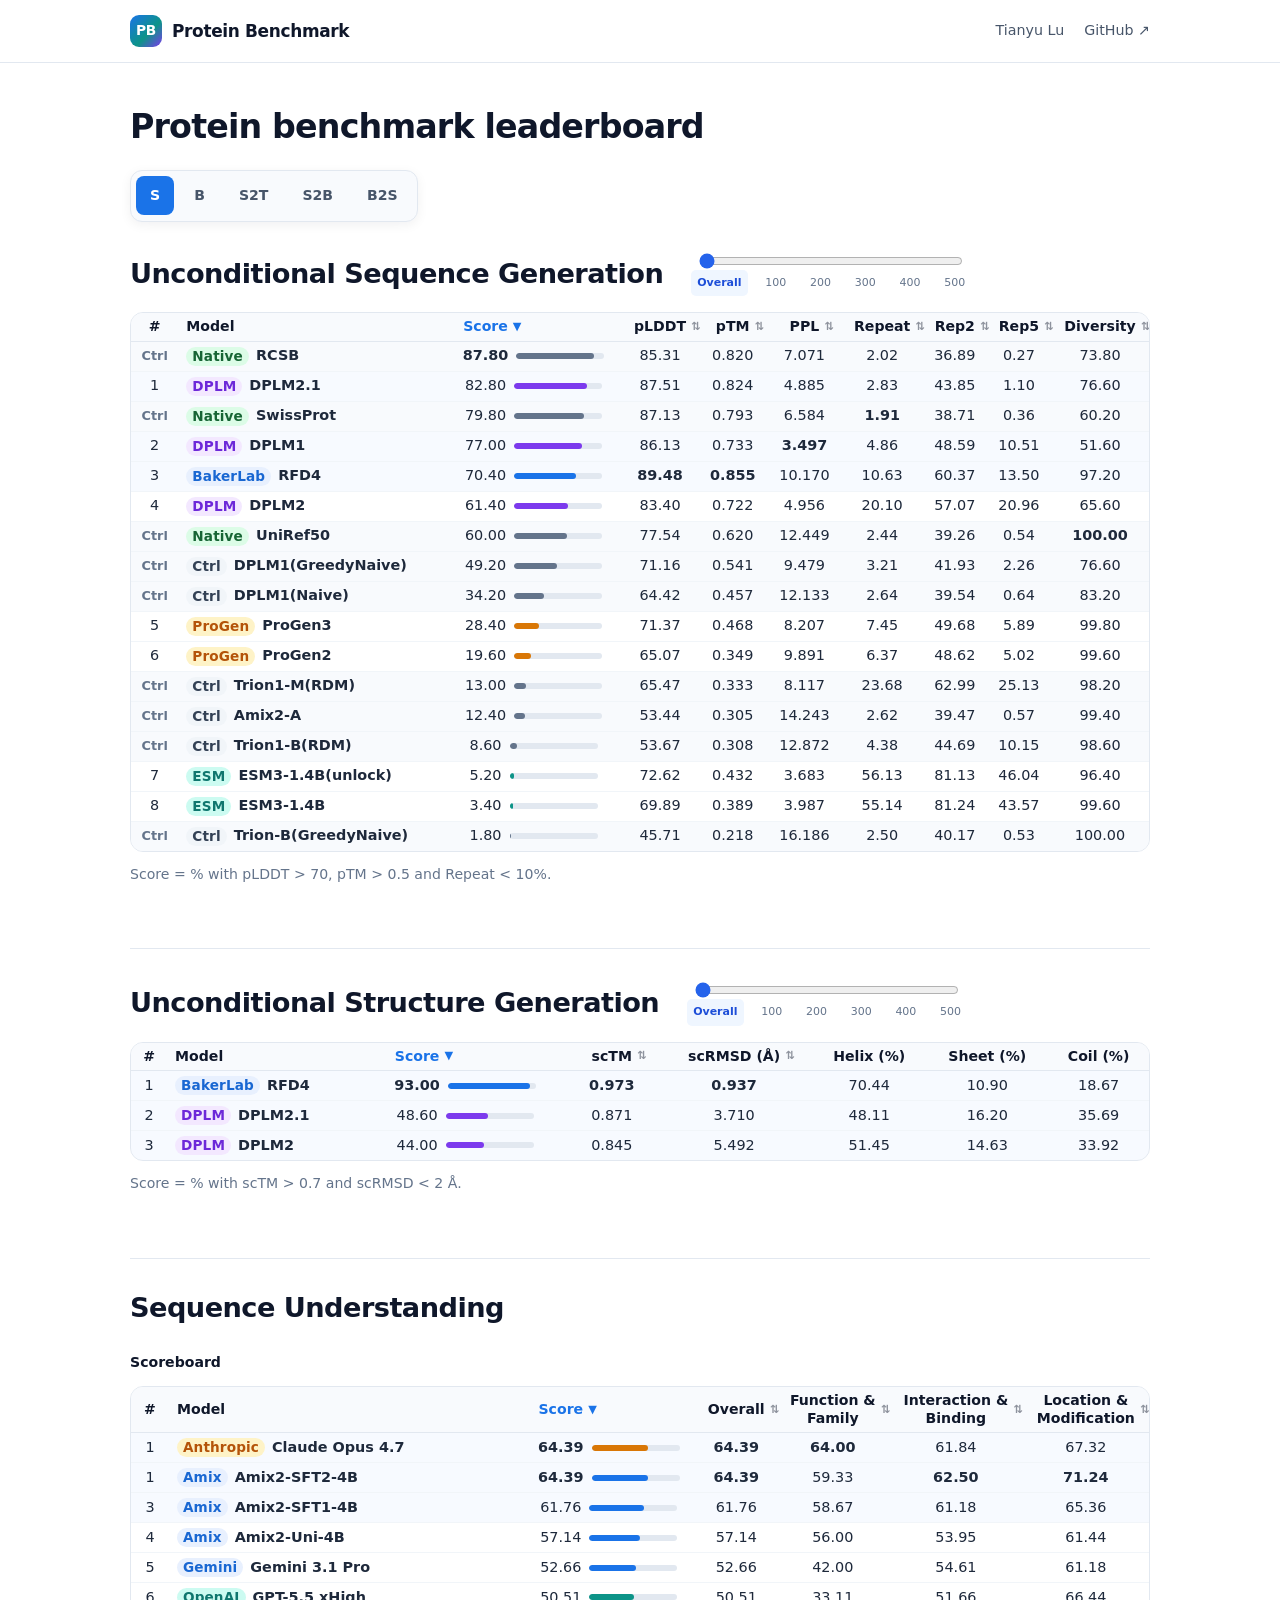
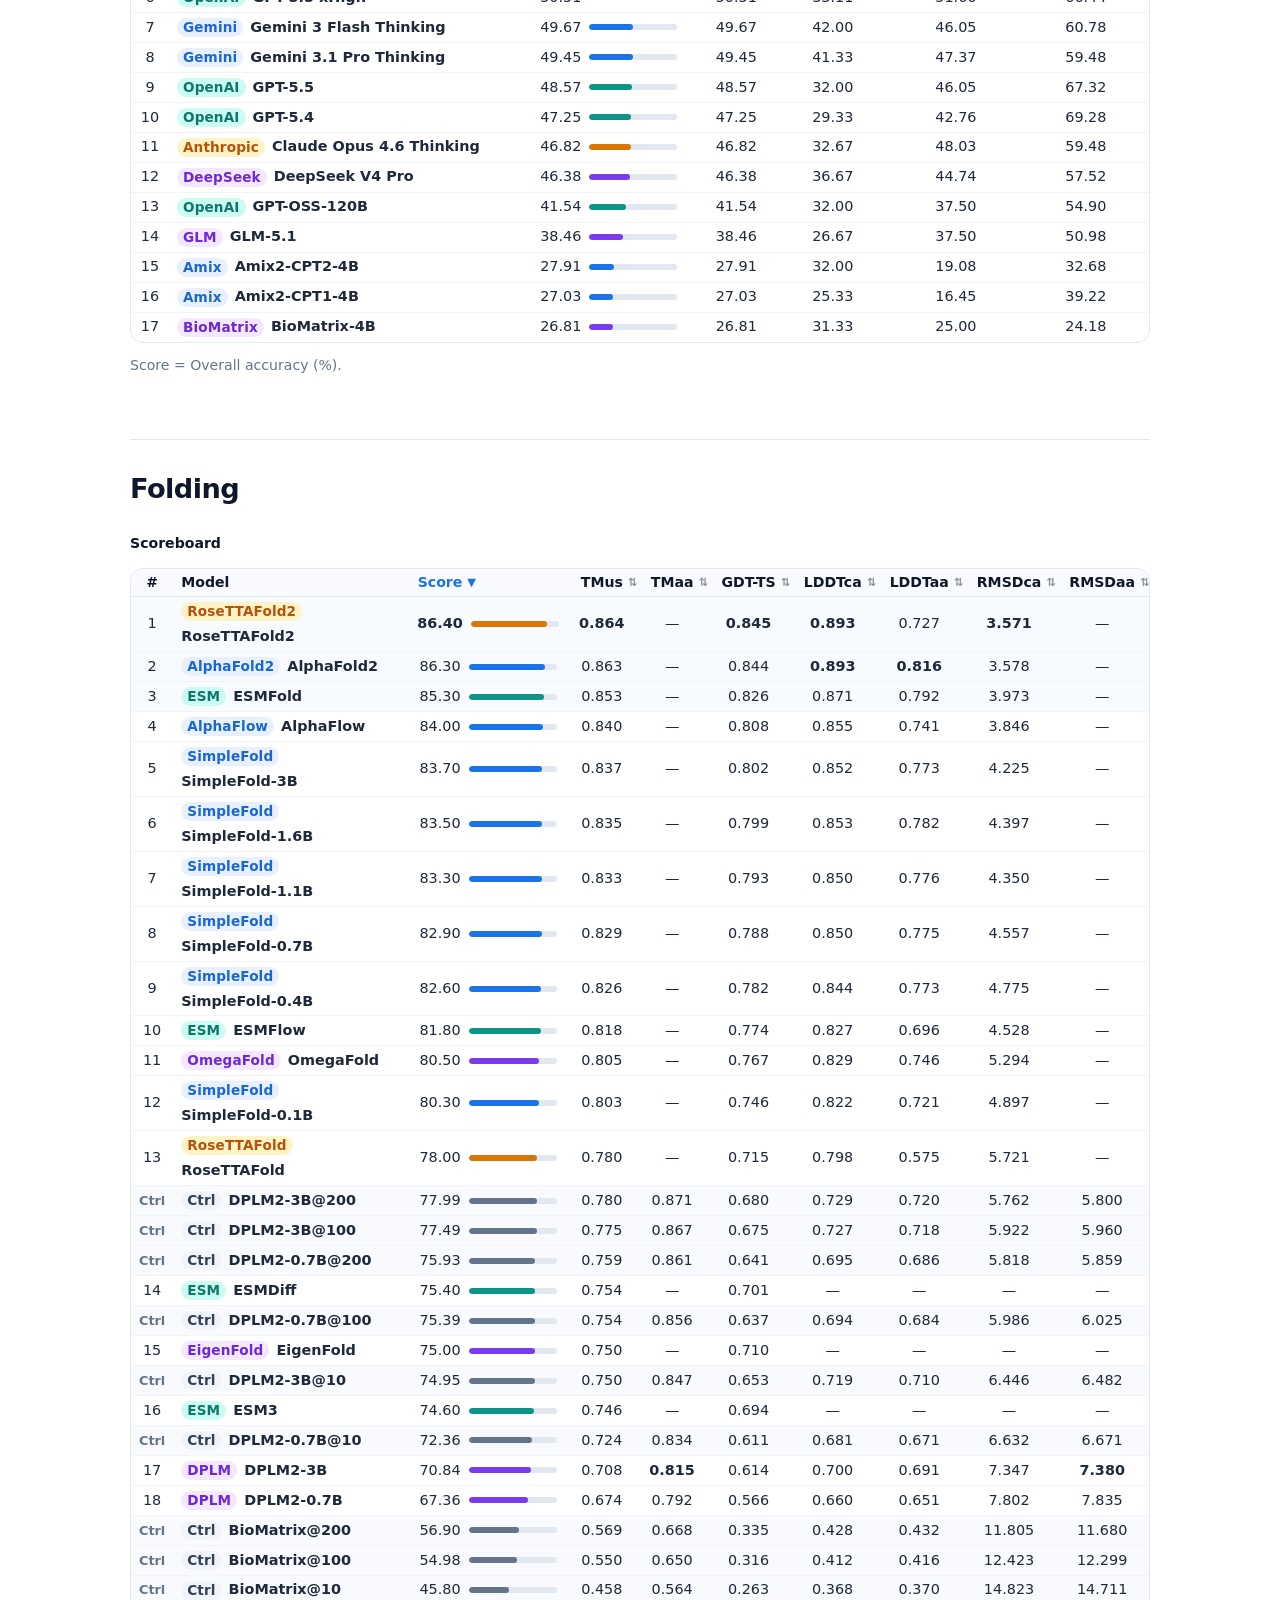
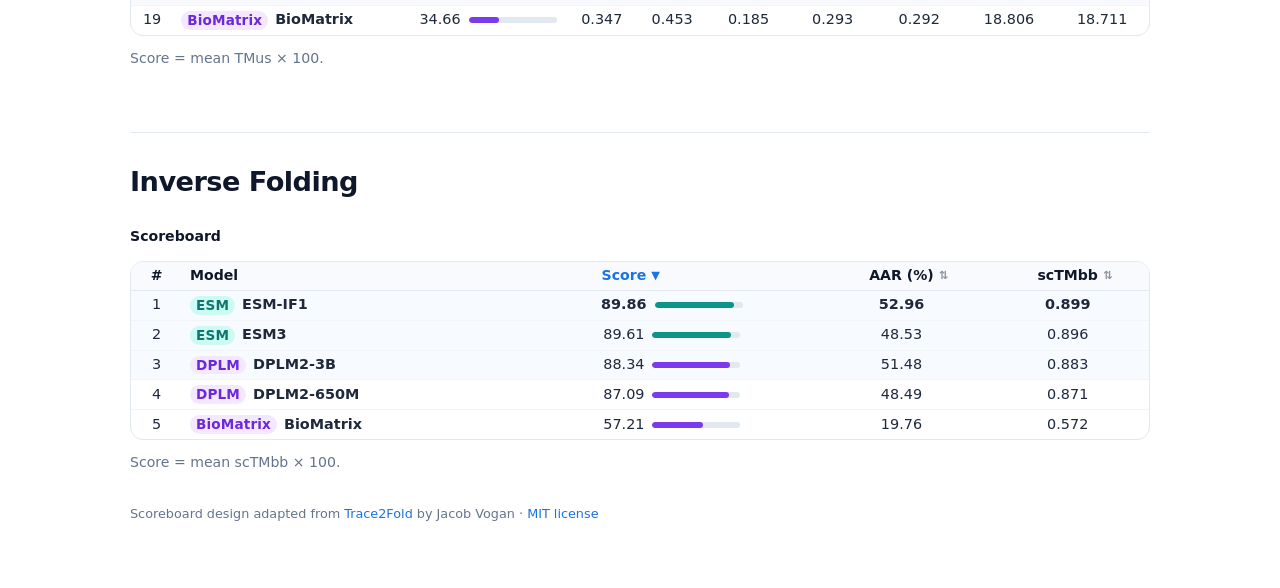
==== commit c90921e7: "Place compact length sliders alongside generation section titles" ====
--- a/leaderboard/index.html
+++ b/leaderboard/index.html
@@ -7,10 +7,12 @@
   <meta name="description" content="Protein benchmark leaderboards for unconditional generation, sequence understanding, folding and inverse folding.">
   <link rel="stylesheet" href="styles.css?v=67fc13d113a9">
 <style id="length-selector-style">
-.length-selector{width:min(100%,480px);margin:18px 0 22px;padding:0 8px;box-sizing:border-box}
-.length-selector input{display:block;width:100%;margin:0;accent-color:#2563eb;cursor:pointer;height:24px}
-.length-labels{display:flex;justify-content:space-between;margin:3px -8px 0}
-.length-labels button{font:inherit;font-size:12px;border:0;background:transparent;color:#64748b;padding:7px 8px;cursor:pointer;border-radius:6px}
+.generation-heading{display:flex;align-items:center;flex-wrap:wrap;gap:10px 28px;margin-bottom:16px}
+.generation-heading h2{margin:0}
+.length-selector{width:280px;max-width:100%;margin:0;padding:0 8px;box-sizing:border-box;flex:0 0 auto}
+.length-selector input{display:block;width:100%;margin:0;accent-color:#2563eb;cursor:pointer;height:18px}
+.length-labels{display:flex;justify-content:space-between;margin:0 -8px}
+.length-labels button{font:inherit;font-size:11px;border:0;background:transparent;color:#64748b;padding:4px 6px;cursor:pointer;border-radius:5px}
 .length-labels button[aria-pressed="true"]{color:#1d4ed8;background:#eff6ff;font-weight:700}
 .length-selector :focus-visible{outline:2px solid #2563eb;outline-offset:3px}
 </style>
@@ -30,8 +32,7 @@
       <a href="#inverse-folding" aria-label="B2S: Inverse Folding" title="Inverse Folding">B2S</a>
     </nav>
     <section id="sequence-uncond" class="benchmark-section" aria-labelledby="sequence-uncond-title">
-    <h2 id="sequence-uncond-title">Unconditional Sequence Generation</h2>
-    <div class="length-selector" data-length-selector><label class="sr-only" for="sequence-uncond-length">Target sequence length for Unconditional Sequence Generation</label><input id="sequence-uncond-length" type="range" min="0" max="5" step="1" value="0" aria-valuetext="Overall"><div class="length-labels"><button type="button" data-length-index="0" aria-pressed="true">Overall</button><button type="button" data-length-index="1" aria-pressed="false">100</button><button type="button" data-length-index="2" aria-pressed="false">200</button><button type="button" data-length-index="3" aria-pressed="false">300</button><button type="button" data-length-index="4" aria-pressed="false">400</button><button type="button" data-length-index="5" aria-pressed="false">500</button></div></div>
+    <div class="generation-heading"><h2 id="sequence-uncond-title">Unconditional Sequence Generation</h2><div class="length-selector" data-length-selector><label class="sr-only" for="sequence-uncond-length">Target sequence length for Unconditional Sequence Generation</label><input id="sequence-uncond-length" type="range" min="0" max="5" step="1" value="0" aria-valuetext="Overall"><div class="length-labels"><button type="button" data-length-index="0" aria-pressed="true">Overall</button><button type="button" data-length-index="1" aria-pressed="false">100</button><button type="button" data-length-index="2" aria-pressed="false">200</button><button type="button" data-length-index="3" aria-pressed="false">300</button><button type="button" data-length-index="4" aria-pressed="false">400</button><button type="button" data-length-index="5" aria-pressed="false">500</button></div></div></div>
     <div class="table-wrap" tabindex="0" role="region" aria-label="Unconditional Sequence Generation scores, scroll horizontally on small screens">
       <table id="uncond-table" class="leaderboard-table" data-status="uncond-sort-status">
         <caption class="sr-only">Unconditional Sequence Generation joint-threshold Score, overall pLDDT and pTM. Higher Score, pLDDT, pTM and sequence diversity are better; lower PPL and lower Repeat, Rep2, and Rep5 percentages are better.</caption>
@@ -166,8 +167,7 @@
 <tr class=""><td class="num rank">8</td><th scope="row"><div class="model-cell"><span class="fam-pill fam-openai">ESM</span><strong>ESM3-1.4B(unlock)</strong></div></th><td class="num" data-value="1.0"><span class="lb-score-cell"><span class="metric-value">1.00</span><span class="lb-inline-track" aria-hidden="true"><span class="lb-inline-fill fill-openai" style="width:1.0%"></span></span></span></td><td class="num" data-value="68.8629921078682"><span class="metric-value">68.86</span></td><td class="num" data-value="0.3616725334525108"><span class="metric-value">0.362</span></td><td class="num" data-value="3.2096191209004963"><span class="metric-value">3.210</span></td><td class="num" data-value="59.986"><span class="metric-value">59.99</span></td><td class="num" data-value="87.78957915831663"><span class="metric-value">87.79</span></td><td class="num" data-value="55.13104838709677"><span class="metric-value">55.13</span></td><td class="num" data-value="98.0"><span class="metric-value">98.00</span></td></tr></template></section>
 
     <section aria-labelledby="structure-uncond-title" class="benchmark-section" id="structure-uncond">
-<h2 id="structure-uncond-title">Unconditional Structure Generation</h2>
-<div class="length-selector" data-length-selector><label class="sr-only" for="structure-uncond-length">Target sequence length for Unconditional Structure Generation</label><input id="structure-uncond-length" type="range" min="0" max="5" step="1" value="0" aria-valuetext="Overall"><div class="length-labels"><button type="button" data-length-index="0" aria-pressed="true">Overall</button><button type="button" data-length-index="1" aria-pressed="false">100</button><button type="button" data-length-index="2" aria-pressed="false">200</button><button type="button" data-length-index="3" aria-pressed="false">300</button><button type="button" data-length-index="4" aria-pressed="false">400</button><button type="button" data-length-index="5" aria-pressed="false">500</button></div></div>
+<div class="generation-heading"><h2 id="structure-uncond-title">Unconditional Structure Generation</h2><div class="length-selector" data-length-selector><label class="sr-only" for="structure-uncond-length">Target sequence length for Unconditional Structure Generation</label><input id="structure-uncond-length" type="range" min="0" max="5" step="1" value="0" aria-valuetext="Overall"><div class="length-labels"><button type="button" data-length-index="0" aria-pressed="true">Overall</button><button type="button" data-length-index="1" aria-pressed="false">100</button><button type="button" data-length-index="2" aria-pressed="false">200</button><button type="button" data-length-index="3" aria-pressed="false">300</button><button type="button" data-length-index="4" aria-pressed="false">400</button><button type="button" data-length-index="5" aria-pressed="false">500</button></div></div></div>
 <div aria-label="Unconditional Structure Generation scores, scroll horizontally on small screens" class="table-wrap" role="region" tabindex="0">
 <table class="leaderboard-table structure-table" data-status="structure-uncond-sort-status" id="structure-uncond-table">
 <caption class="sr-only">Unconditional Structure Generation. Per-protein mean metrics. Click a metric heading to sort.</caption>
@@ -403,3 +403,4 @@
 
 
 
+
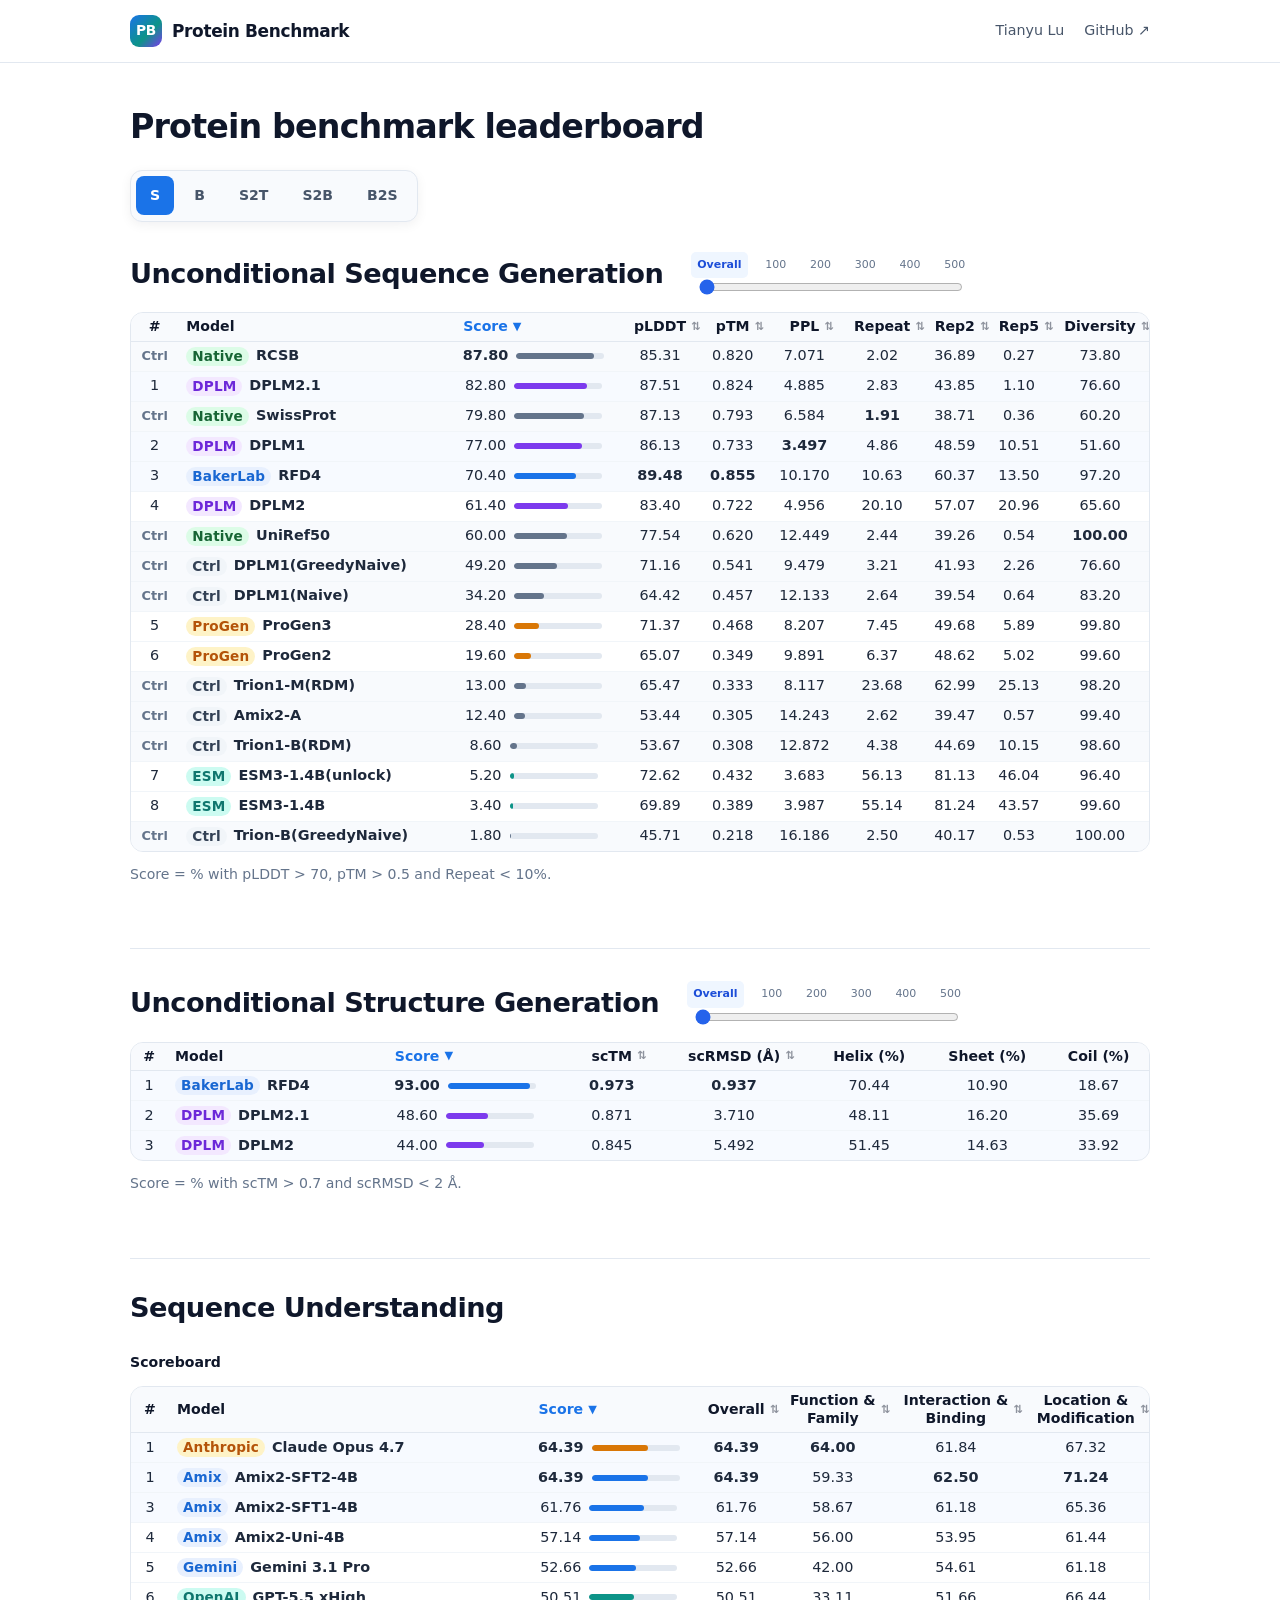
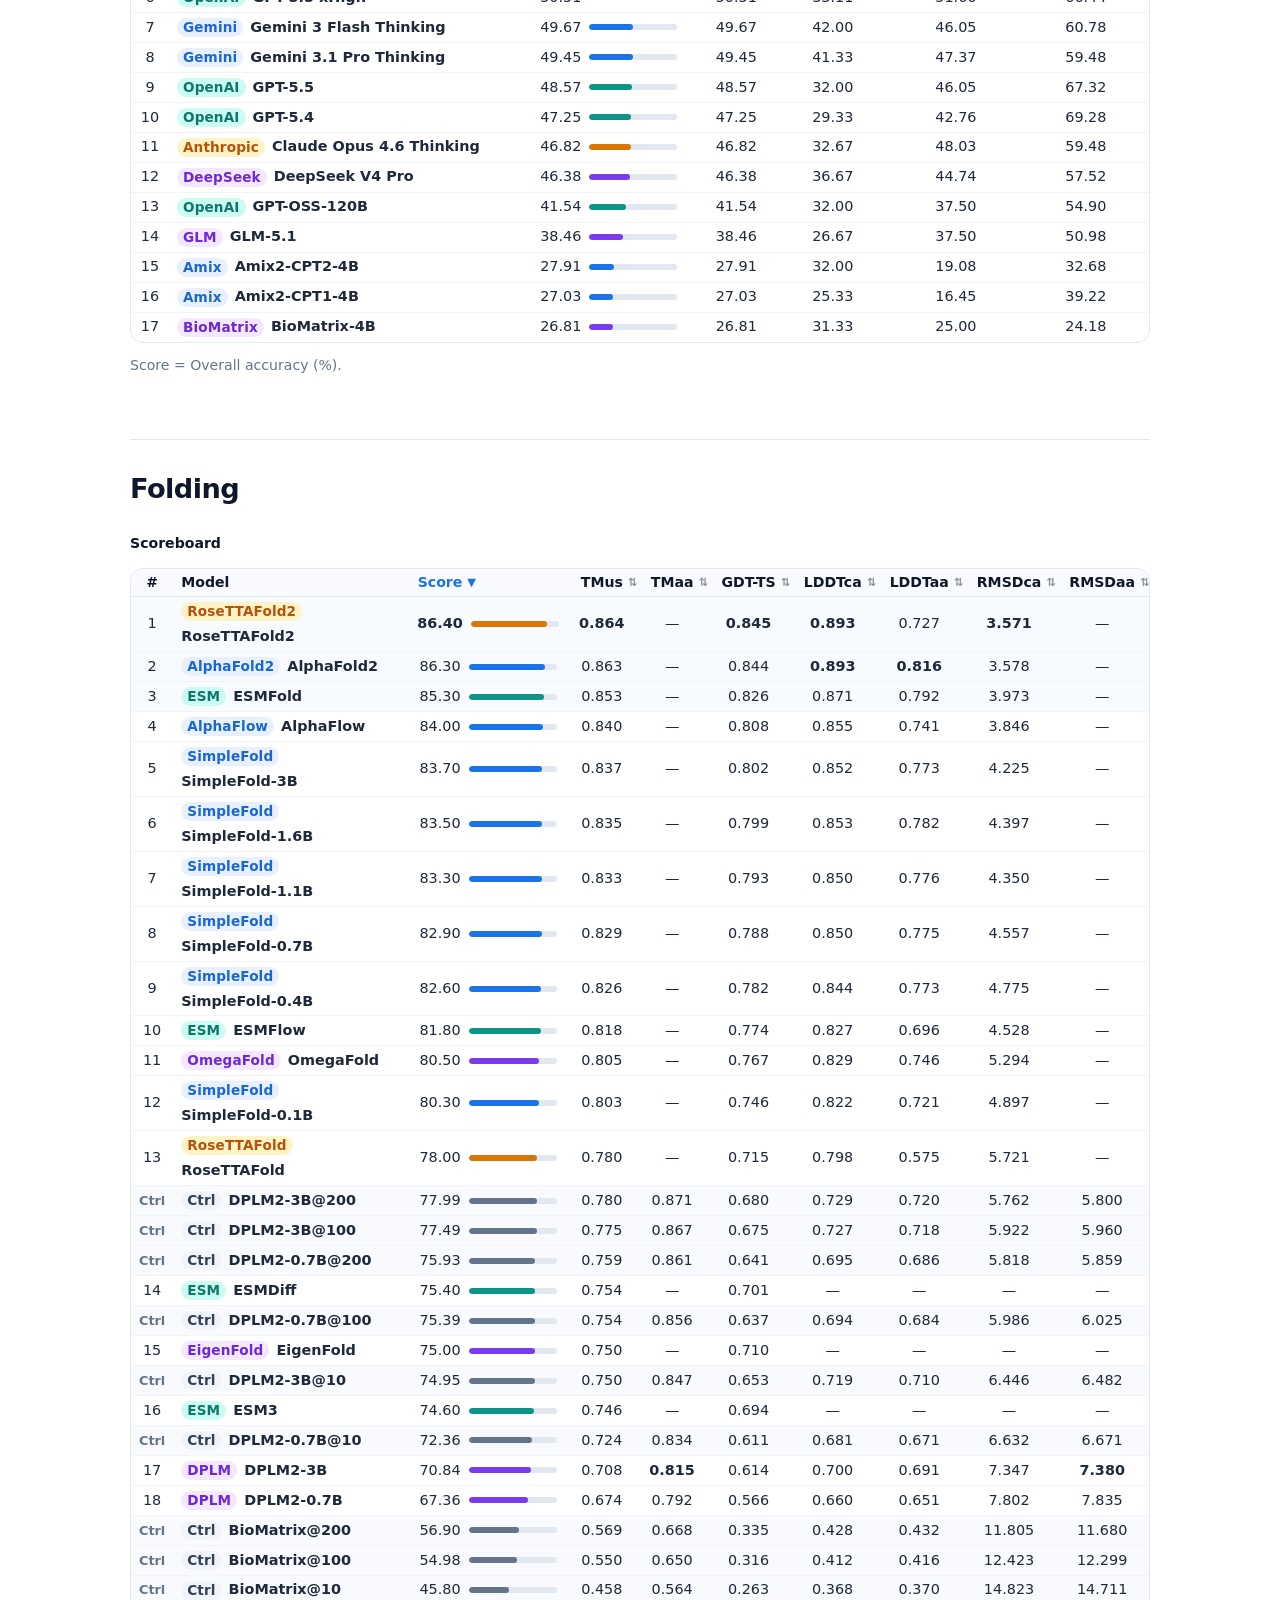
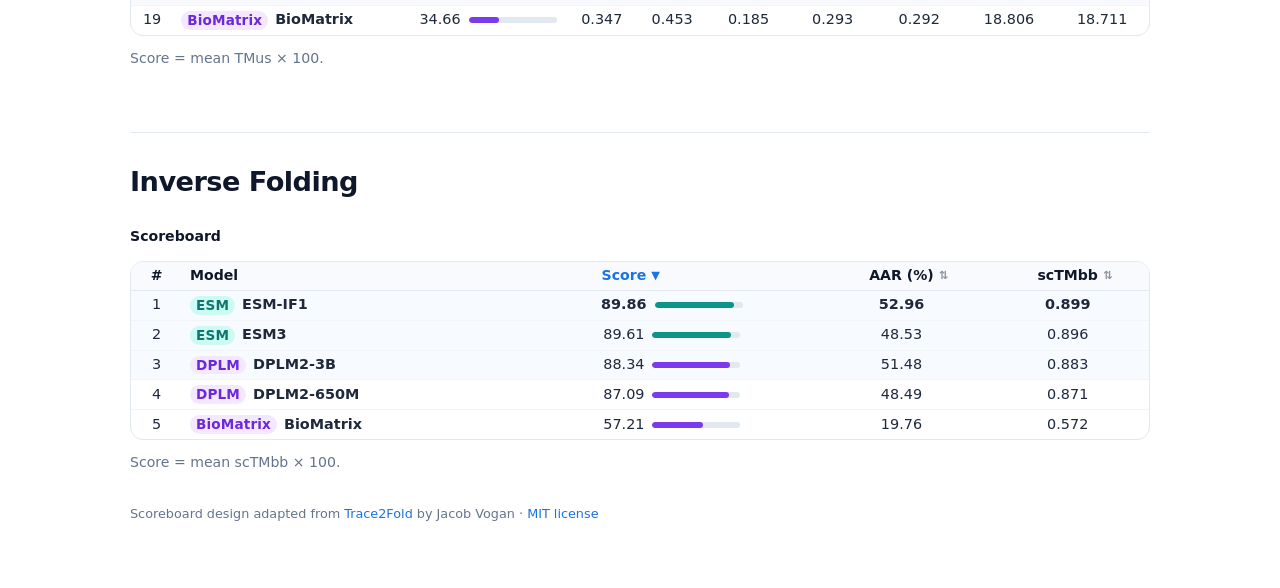
==== commit bc512d17: "Move length labels above S and B sliders" ====
--- a/leaderboard/index.html
+++ b/leaderboard/index.html
@@ -32,7 +32,7 @@
       <a href="#inverse-folding" aria-label="B2S: Inverse Folding" title="Inverse Folding">B2S</a>
     </nav>
     <section id="sequence-uncond" class="benchmark-section" aria-labelledby="sequence-uncond-title">
-    <div class="generation-heading"><h2 id="sequence-uncond-title">Unconditional Sequence Generation</h2><div class="length-selector" data-length-selector><label class="sr-only" for="sequence-uncond-length">Target sequence length for Unconditional Sequence Generation</label><input id="sequence-uncond-length" type="range" min="0" max="5" step="1" value="0" aria-valuetext="Overall"><div class="length-labels"><button type="button" data-length-index="0" aria-pressed="true">Overall</button><button type="button" data-length-index="1" aria-pressed="false">100</button><button type="button" data-length-index="2" aria-pressed="false">200</button><button type="button" data-length-index="3" aria-pressed="false">300</button><button type="button" data-length-index="4" aria-pressed="false">400</button><button type="button" data-length-index="5" aria-pressed="false">500</button></div></div></div>
+    <div class="generation-heading"><h2 id="sequence-uncond-title">Unconditional Sequence Generation</h2><div class="length-selector" data-length-selector><label class="sr-only" for="sequence-uncond-length">Target sequence length for Unconditional Sequence Generation</label><div class="length-labels"><button type="button" data-length-index="0" aria-pressed="true">Overall</button><button type="button" data-length-index="1" aria-pressed="false">100</button><button type="button" data-length-index="2" aria-pressed="false">200</button><button type="button" data-length-index="3" aria-pressed="false">300</button><button type="button" data-length-index="4" aria-pressed="false">400</button><button type="button" data-length-index="5" aria-pressed="false">500</button></div><input id="sequence-uncond-length" type="range" min="0" max="5" step="1" value="0" aria-valuetext="Overall"></div></div>
     <div class="table-wrap" tabindex="0" role="region" aria-label="Unconditional Sequence Generation scores, scroll horizontally on small screens">
       <table id="uncond-table" class="leaderboard-table" data-status="uncond-sort-status">
         <caption class="sr-only">Unconditional Sequence Generation joint-threshold Score, overall pLDDT and pTM. Higher Score, pLDDT, pTM and sequence diversity are better; lower PPL and lower Repeat, Rep2, and Rep5 percentages are better.</caption>
@@ -167,7 +167,7 @@
 <tr class=""><td class="num rank">8</td><th scope="row"><div class="model-cell"><span class="fam-pill fam-openai">ESM</span><strong>ESM3-1.4B(unlock)</strong></div></th><td class="num" data-value="1.0"><span class="lb-score-cell"><span class="metric-value">1.00</span><span class="lb-inline-track" aria-hidden="true"><span class="lb-inline-fill fill-openai" style="width:1.0%"></span></span></span></td><td class="num" data-value="68.8629921078682"><span class="metric-value">68.86</span></td><td class="num" data-value="0.3616725334525108"><span class="metric-value">0.362</span></td><td class="num" data-value="3.2096191209004963"><span class="metric-value">3.210</span></td><td class="num" data-value="59.986"><span class="metric-value">59.99</span></td><td class="num" data-value="87.78957915831663"><span class="metric-value">87.79</span></td><td class="num" data-value="55.13104838709677"><span class="metric-value">55.13</span></td><td class="num" data-value="98.0"><span class="metric-value">98.00</span></td></tr></template></section>
 
     <section aria-labelledby="structure-uncond-title" class="benchmark-section" id="structure-uncond">
-<div class="generation-heading"><h2 id="structure-uncond-title">Unconditional Structure Generation</h2><div class="length-selector" data-length-selector><label class="sr-only" for="structure-uncond-length">Target sequence length for Unconditional Structure Generation</label><input id="structure-uncond-length" type="range" min="0" max="5" step="1" value="0" aria-valuetext="Overall"><div class="length-labels"><button type="button" data-length-index="0" aria-pressed="true">Overall</button><button type="button" data-length-index="1" aria-pressed="false">100</button><button type="button" data-length-index="2" aria-pressed="false">200</button><button type="button" data-length-index="3" aria-pressed="false">300</button><button type="button" data-length-index="4" aria-pressed="false">400</button><button type="button" data-length-index="5" aria-pressed="false">500</button></div></div></div>
+<div class="generation-heading"><h2 id="structure-uncond-title">Unconditional Structure Generation</h2><div class="length-selector" data-length-selector><label class="sr-only" for="structure-uncond-length">Target sequence length for Unconditional Structure Generation</label><div class="length-labels"><button type="button" data-length-index="0" aria-pressed="true">Overall</button><button type="button" data-length-index="1" aria-pressed="false">100</button><button type="button" data-length-index="2" aria-pressed="false">200</button><button type="button" data-length-index="3" aria-pressed="false">300</button><button type="button" data-length-index="4" aria-pressed="false">400</button><button type="button" data-length-index="5" aria-pressed="false">500</button></div><input id="structure-uncond-length" type="range" min="0" max="5" step="1" value="0" aria-valuetext="Overall"></div></div>
 <div aria-label="Unconditional Structure Generation scores, scroll horizontally on small screens" class="table-wrap" role="region" tabindex="0">
 <table class="leaderboard-table structure-table" data-status="structure-uncond-sort-status" id="structure-uncond-table">
 <caption class="sr-only">Unconditional Structure Generation. Per-protein mean metrics. Click a metric heading to sort.</caption>
